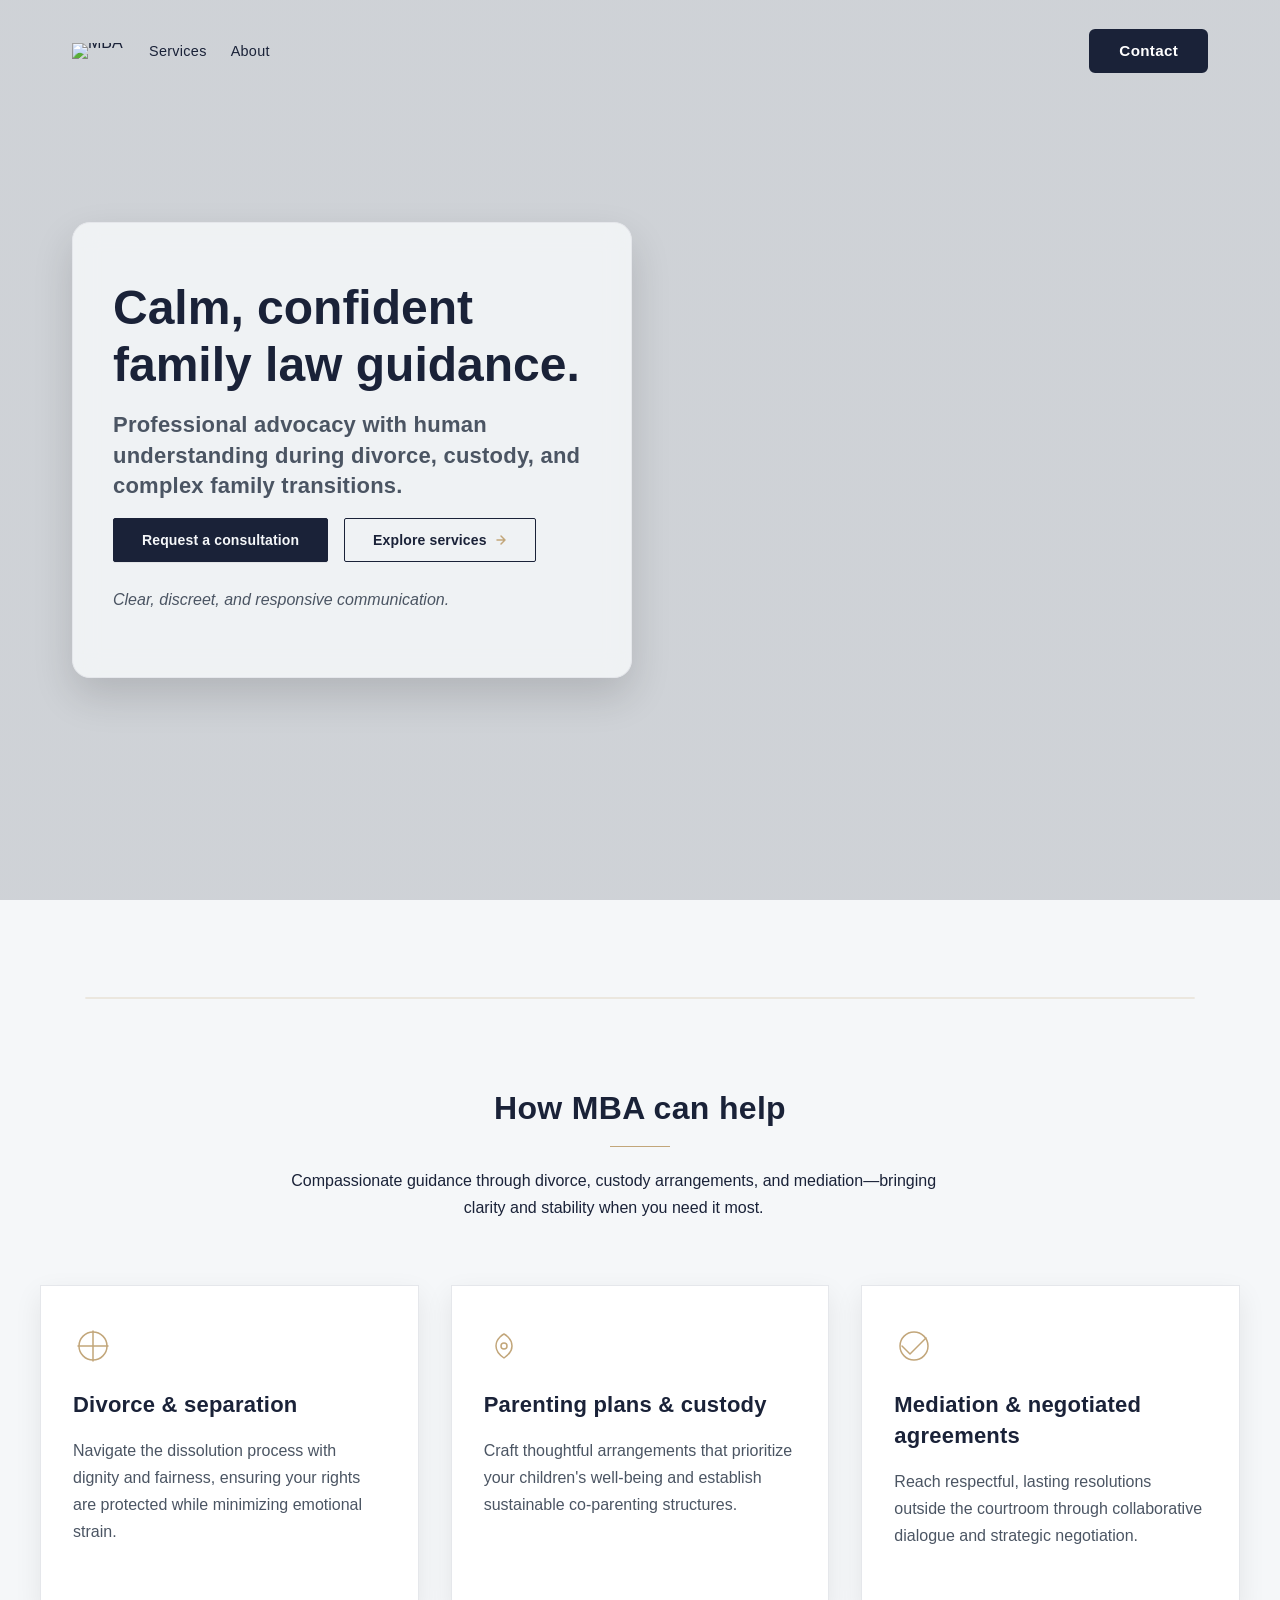
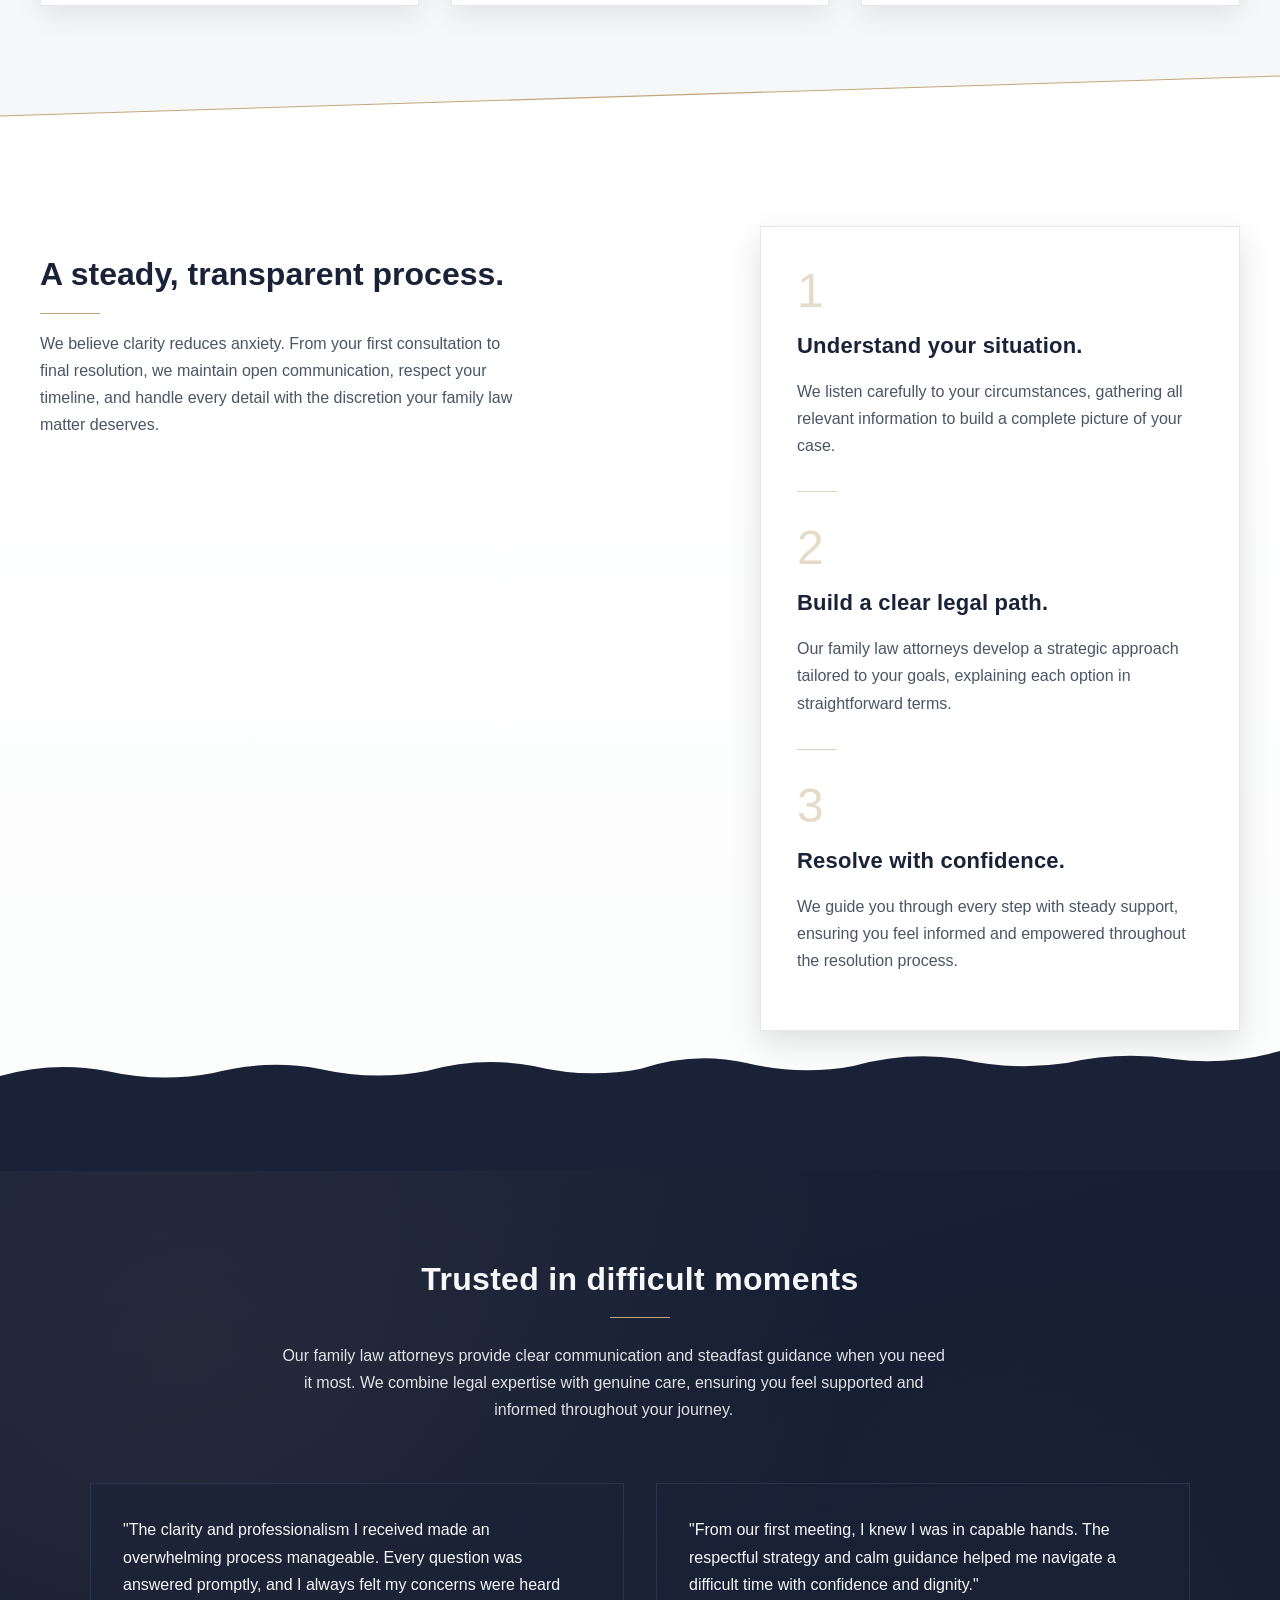
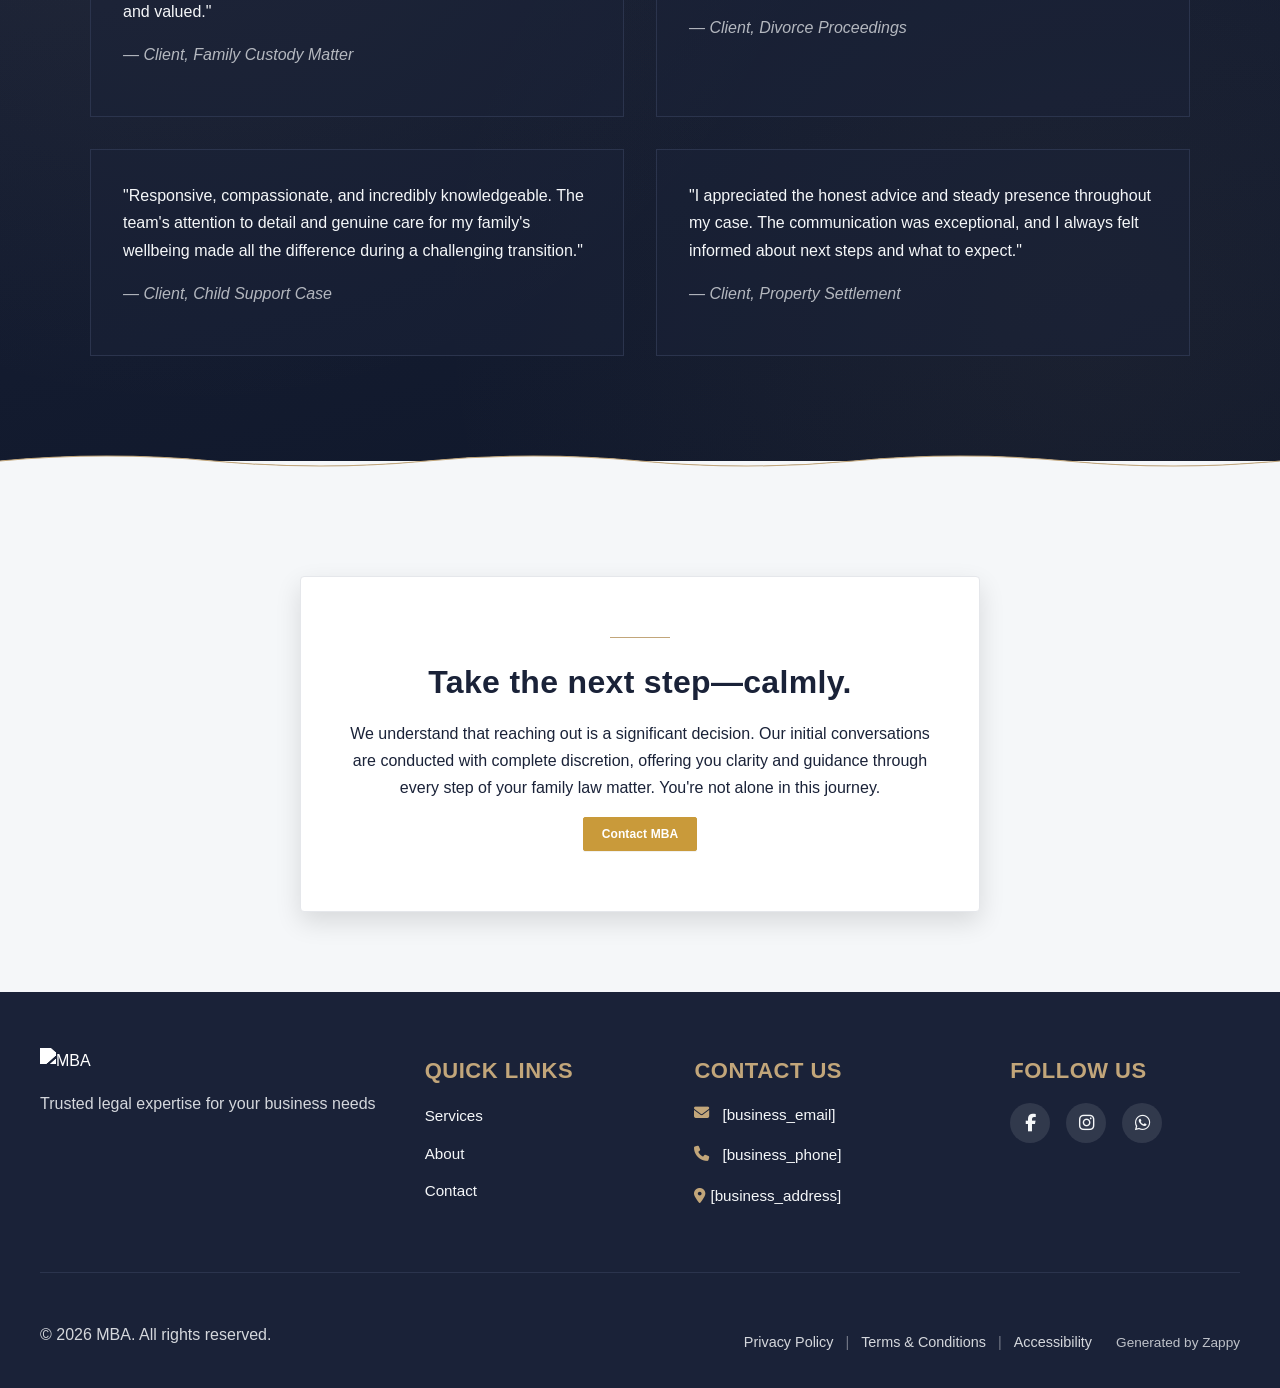
==== index.html @ fbe48329 "Background sync: Progressive GitHub Sync" ====
<!DOCTYPE html>
<html lang="en" dir="ltr">
<head>
    <meta charset="UTF-8">
    <meta name="viewport" content="width=device-width, initial-scale=1.0">
    <meta name="robots" content="index, follow">
    <title>Compassionate Family Law Attorney You Can Trust — MBA</title>
    <meta name="description" content="Navigate family legal matters with confidence. MBA provides expert family law attorneys who combine professional excellence with genuine empathy for your unique situation.">
    <meta name="keywords" content="family law attorney, family law lawyers, family custody lawyer, family legal services, divorce attorney">
    
    <!-- Favicons -->
    <link rel="icon" type="image/x-icon" href="/assets/favicon.ico">
    <link rel="icon" type="image/png" sizes="16x16" href="/assets/favicon-16x16.png">
    <link rel="icon" type="image/png" sizes="32x32" href="/assets/favicon-32x32.png">
    <link rel="icon" type="image/png" sizes="48x48" href="/assets/favicon-48x48.png">
    <link rel="icon" type="image/png" sizes="192x192" href="/assets/favicon-192x192.png">
    <link rel="icon" type="image/png" sizes="512x512" href="/assets/favicon-512x512.png">
    <link rel="apple-touch-icon" href="/assets/apple-touch-icon.png">
    <!-- Zappy Analytics -->
<script>
(function() {
  'use strict';
  
  // Configuration
  var config = {
    websiteId: '0f9f8397-a9c9-483f-95fe-36661cc1593b',
    apiUrl: 'https://api.zappy5.com/api/analytics/track',
    sessionDuration: 30 * 60 * 1000, // 30 minutes
    visitorDuration: 30 * 24 * 60 * 60 * 1000, // 30 days
    trackPageViews: true,
    trackClicks: true,
    trackFormSubmissions: true
  };
  
  // Generate or retrieve persistent visitor ID (30 days)
  function getVisitorId() {
    var visitorKey = 'zappy_visitor_' + config.websiteId;
    var visitor = null;
    
    try {
      visitor = localStorage.getItem(visitorKey);
      if (visitor) {
        var visitorData = JSON.parse(visitor);
        var now = Date.now();
        
        // Check if visitor ID is still valid (30 days)
        if (now - visitorData.created < config.visitorDuration) {
          // Update last seen timestamp
          visitorData.lastSeen = now;
          localStorage.setItem(visitorKey, JSON.stringify(visitorData));
          return visitorData.id;
        }
      }
    } catch (e) {
      console.warn('Zappy Analytics: LocalStorage not available');
    }
    
    // Generate new visitor ID
    var newVisitorId = 'zv_' + Date.now() + '_' + Math.random().toString(36).substr(2, 9);
    
    try {
      localStorage.setItem(visitorKey, JSON.stringify({
        id: newVisitorId,
        created: Date.now(),
        lastSeen: Date.now()
      }));
    } catch (e) {
      // Continue without local storage
    }
    
    return newVisitorId;
  }
  
  // Generate or retrieve session ID (30 minutes)
  function getSessionId() {
    var sessionKey = 'zappy_session_' + config.websiteId;
    var session = null;
    
    try {
      session = sessionStorage.getItem(sessionKey);
      if (session) {
        var sessionData = JSON.parse(session);
        var now = Date.now();
        
        // Check if session is still valid
        if (now - sessionData.timestamp < config.sessionDuration) {
          // Update timestamp
          sessionData.timestamp = now;
          sessionStorage.setItem(sessionKey, JSON.stringify(sessionData));
          return sessionData.id;
        }
      }
    } catch (e) {
      console.warn('Zappy Analytics: SessionStorage not available');
    }
    
    // Generate new session ID
    var newSessionId = 'zs_' + Date.now() + '_' + Math.random().toString(36).substr(2, 9);
    
    try {
      sessionStorage.setItem(sessionKey, JSON.stringify({
        id: newSessionId,
        timestamp: Date.now()
      }));
    } catch (e) {
      // Continue without session storage
    }
    
    return newSessionId;
  }
  
  var visitorId = getVisitorId();
  var sessionId = getSessionId();
  
  // Track an event
  function trackEvent(eventType, data) {
    data = data || {};
    
    var eventData = {
      website_id: config.websiteId,
      event_type: eventType,
      page_path: window.location.pathname,
      referrer: document.referrer || 'direct',
      visitor_id: visitorId,
      session_id: sessionId,
      metadata: data
    };
    
    // Use sendBeacon if available (better for page unload events)
    if (navigator.sendBeacon) {
      var blob = new Blob([JSON.stringify(eventData)], { type: 'application/json' });
      navigator.sendBeacon(config.apiUrl, blob);
    } else {
      // Fallback to fetch
      fetch(config.apiUrl, {
        method: 'POST',
        headers: {
          'Content-Type': 'application/json'
        },
        body: JSON.stringify(eventData),
        keepalive: true
      }).catch(function(error) {
        console.warn('Zappy Analytics: Failed to track event', error);
      });
    }
  }
  
  // Track page view
  if (config.trackPageViews) {
    trackEvent('pageview', {
      title: document.title,
      url: window.location.href
    });
  }
  
  // Track clicks on important elements
  if (config.trackClicks) {
    document.addEventListener('click', function(e) {
      var target = e.target;
      
      // Track button clicks (counted as actions)
      if (target.tagName === 'BUTTON' || target.closest('button')) {
        var button = target.tagName === 'BUTTON' ? target : target.closest('button');
        trackEvent('click', {
          element: 'button',
          text: button.textContent.trim().substring(0, 100),
          id: button.id || null,
          class: button.className || null
        });
      }
      
      // Track link clicks (navigation - not counted as actions)
      else if (target.tagName === 'A' || target.closest('a')) {
        var link = target.tagName === 'A' ? target : target.closest('a');
        trackEvent('navigation', {
          element: 'link',
          text: link.textContent.trim().substring(0, 100),
          href: link.href,
          external: link.hostname !== window.location.hostname
        });
      }
    }, true);
  }
  
  // Track form submissions
  if (config.trackFormSubmissions) {
    document.addEventListener('submit', function(e) {
      var form = e.target;
      
      trackEvent('form_submit', {
        form_id: form.id || null,
        form_name: form.name || null,
        form_action: form.action || null,
        form_method: form.method || 'GET'
      });
    }, true);
  }
  
  // Track time on page (send on page unload)
  var pageLoadTime = Date.now();
  
  window.addEventListener('beforeunload', function() {
    var timeOnPage = Math.floor((Date.now() - pageLoadTime) / 1000); // in seconds
    
    trackEvent('page_unload', {
      time_on_page: timeOnPage,
      page_path: window.location.pathname
    });
  });
  
  // Expose tracking function globally for custom events
  window.zappyAnalytics = {
    track: trackEvent,
    getVisitorId: function() { return visitorId; },
    getSessionId: function() { return sessionId; }
  };
  
})();
</script>
<!-- End Zappy Analytics -->
    <meta property="og:title" content="Compassionate Family Law Attorney You Can Trust — MBA">
  <meta property="og:description" content="Navigate family legal matters with confidence. MBA provides expert family law attorneys who combine professional excellence with genuine empathy for your unique situation.">
  <meta property="og:type" content="website">
  <meta property="og:locale" content="en_US">
  
  <meta name="twitter:card" content="summary_large_image">
  <meta name="twitter:title" content="Compassionate Family Law Attorney You Can Trust — MBA">
  <meta name="twitter:description" content="Navigate family legal matters with confidence. MBA provides expert family law attorneys who combine professional excellence with genuine empathy for your unique situation.">
  
  <link rel="stylesheet" href="https://cdnjs.cloudflare.com/ajax/libs/font-awesome/6.4.0/css/all.min.css">

    <!-- Favicons -->
    <link rel="icon" type="image/x-icon" href="/assets/favicon.ico">
    <link rel="icon" type="image/png" sizes="16x16" href="/assets/favicon-16x16.png">
    <link rel="icon" type="image/png" sizes="32x32" href="/assets/favicon-32x32.png">
    <link rel="icon" type="image/png" sizes="48x48" href="/assets/favicon-48x48.png">
    <link rel="icon" type="image/png" sizes="192x192" href="/assets/favicon-192x192.png">
    <link rel="icon" type="image/png" sizes="512x512" href="/assets/favicon-512x512.png">
    <link rel="apple-touch-icon" href="/assets/apple-touch-icon.png">
    <!-- Cookie Consent -->
    <link rel="stylesheet" href="https://cdn.jsdelivr.net/npm/vanilla-cookieconsent@3/dist/cookieconsent.css">
    <script src="https://cdn.jsdelivr.net/npm/vanilla-cookieconsent@3/dist/cookieconsent.umd.js"></script>
    <!-- Mickidum Accessibility Toolbar -->
    <script src="https://cdn.jsdelivr.net/gh/mickidum/acc_toolbar/acctoolbar/acctoolbar.min.js"></script>
    <link rel="stylesheet" href="/styles.css">

    <style id="zappy-dropdown-submenu-styles">
      /* ========== DESKTOP DROPDOWN SUBMENU STYLES ========== */
      /* Base styles for dropdown submenus - parent must be positioned */
      .nav-menu li:has(.sub-menu), nav li:has(.sub-menu), .navbar li:has(.sub-menu), #navMenu li:has(.sub-menu) { position: relative; }
      /* Submenu base - hidden by default */
      .nav-menu .sub-menu, nav .sub-menu, .navbar .sub-menu, #navMenu .sub-menu { display: block !important; position: absolute !important; top: 100%; left: 0; min-width: 220px; background: white; border-radius: 8px; box-shadow: 0 8px 25px rgba(0,0,0,0.15); padding: 8px 0; opacity: 0; visibility: hidden; transform: translateY(10px); transition: all 0.3s ease; z-index: 1000; list-style: none; pointer-events: none; }
      /* CRITICAL: Desktop hover styles to show dropdown */
      .nav-menu li:hover > .sub-menu, nav li:hover > .sub-menu, .navbar li:hover > .sub-menu, #navMenu li:hover > .sub-menu { opacity: 1 !important; visibility: visible !important; transform: translateY(0) !important; pointer-events: auto !important; }
      /* Submenu item styling */
      .sub-menu li { list-style: none; margin: 0; padding: 0; }
      .sub-menu a { display: block !important; padding: 10px 16px !important; color: #333 !important; font-weight: 500; text-decoration: none; white-space: nowrap; transition: background-color 0.2s; }
      .sub-menu a:hover { background-color: #f5f5f5; }
      /* RTL (Hebrew/Arabic) dropdown positioning */
      [dir="rtl"] .nav-menu .sub-menu, [dir="rtl"] nav .sub-menu, [dir="rtl"] .navbar .sub-menu, html[lang="he"] .nav-menu .sub-menu, html[lang="he"] nav .sub-menu, html[lang="he"] .navbar .sub-menu, html[lang="ar"] .nav-menu .sub-menu, html[lang="ar"] nav .sub-menu, html[lang="ar"] .navbar .sub-menu { left: auto !important; right: 0 !important; }
      /* Hide empty dropdown menus */
      .sub-menu:empty, .sub-menu:not(:has(li:not(.zappy-hidden-menu-item))), .sub-menu:not(:has(li)) { display: none !important; opacity: 0 !important; visibility: hidden !important; pointer-events: none !important; }
      /* Desktop: show submenu on Menu Group hover */
      li:has(.menu-group-title):hover > .sub-menu { opacity: 1 !important; visibility: visible !important; transform: translateY(0) !important; pointer-events: auto !important; }
      /* Menu Group title styling */
      .nav-menu > li > .menu-group-title, #navMenu > li > .menu-group-title { display: inline-block; padding: 0.5rem 1rem; cursor: default; user-select: none; }
      
      /* ========== MOBILE SUBMENU STYLES ========== */
      @media (max-width: 768px) {
        .nav-menu .sub-menu, nav .sub-menu, .navbar .sub-menu, #navMenu .sub-menu { position: static !important; transform: none !important; box-shadow: none !important; background: transparent !important; max-height: 0; overflow: hidden; opacity: 0; visibility: hidden; transition: max-height 0.3s ease, opacity 0.3s ease; padding: 0 !important; border-radius: 0 !important; }
        .sub-menu.mobile-expanded { max-height: 500px !important; opacity: 1 !important; visibility: visible !important; padding: 8px 0 8px 16px !important; }
        [dir="rtl"] .sub-menu.mobile-expanded, html[lang="he"] .sub-menu.mobile-expanded { padding: 8px 16px 8px 0 !important; }
        /* Disable hover behavior on mobile */
        .nav-menu li:hover > .sub-menu, nav li:hover > .sub-menu, .navbar li:hover > .sub-menu, #navMenu li:hover > .sub-menu { opacity: 0; visibility: hidden; pointer-events: none; }
        .nav-menu li > .sub-menu.mobile-expanded, nav li > .sub-menu.mobile-expanded, .navbar li > .sub-menu.mobile-expanded, #navMenu li > .sub-menu.mobile-expanded { opacity: 1 !important; visibility: visible !important; pointer-events: auto !important; }
        .nav-menu li:has(.sub-menu), nav li:has(.sub-menu), .navbar li:has(.sub-menu), #navMenu li:has(.sub-menu) { display: flex !important; flex-wrap: wrap !important; align-items: center !important; position: relative !important; min-height: 44px !important; }
        .nav-menu li:has(.sub-menu) > a, nav li:has(.sub-menu) > a, .navbar li:has(.sub-menu) > a, #navMenu li:has(.sub-menu) > a { flex: 1 !important; min-width: 0 !important; }
        .nav-menu li:has(.sub-menu) > .menu-group-title, nav li:has(.sub-menu) > .menu-group-title, .navbar li:has(.sub-menu) > .menu-group-title, #navMenu li:has(.sub-menu) > .menu-group-title { flex: 1 !important; min-width: 0 !important; padding: 0 !important; line-height: inherit !important; }
        .nav-menu li:has(.sub-menu) > .sub-menu, nav li:has(.sub-menu) > .sub-menu, .navbar li:has(.sub-menu) > .sub-menu, #navMenu li:has(.sub-menu) > .sub-menu { flex-basis: 100% !important; width: 100% !important; }
        .nav-menu li:has(.sub-menu) > a [class*="chevron"], .nav-menu li:has(.sub-menu) > a [class*="arrow"], .nav-menu li:has(.sub-menu) > a .fa-chevron-down, .nav-menu li:has(.sub-menu) > a .fa-angle-down, nav li:has(.sub-menu) > a [class*="chevron"], nav li:has(.sub-menu) > a [class*="arrow"], #navMenu li:has(.sub-menu) > a [class*="chevron"], #navMenu li:has(.sub-menu) > a [class*="arrow"] { display: none !important; visibility: hidden !important; }
        .mobile-submenu-toggle { display: flex !important; align-items: center !important; justify-content: center !important; width: 44px !important; height: auto !important; background: transparent !important; border: none !important; cursor: pointer !important; color: var(--text-dark) !important; position: static !important; flex-shrink: 0 !important; align-self: stretch !important; z-index: 2 !important; padding: 0 !important; margin: 0 !important; }
        .mobile-submenu-toggle::after { content: '' !important; width: 0 !important; height: 0 !important; border-left: 6px solid transparent !important; border-right: 6px solid transparent !important; border-top: 7px solid currentColor !important; transition: transform 0.3s ease !important; }
        .mobile-submenu-toggle.expanded::after { transform: rotate(180deg) !important; }
        .sub-menu a { padding: 10px 0 !important; display: block !important; color: var(--text-dark) !important; }
        .navbar .sub-menu li a, nav.navbar .sub-menu li a, .zappy-products-dropdown .sub-menu a { color: var(--text-dark) !important; }
      }
      @media (min-width: 769px) { .mobile-submenu-toggle { display: none !important; } }
    </style>

    <style id="zappy-widget-visibility">
      #mic-access-tool-general-button, .mic-access-tool-general-button,
      #mic-init-access-tool .mic-access-tool-general-button, #mic-init-access-tool #mic-access-tool-general-button,
      ._access-icon, #mic-access-tool-box, .mic-access-tool-box,
      #mic-init-access-tool #mic-access-tool-box, div[id*="mic-access-tool-box"], ._access-menu {
        display: none !important; visibility: hidden !important; opacity: 0 !important; pointer-events: none !important;
      }
    </style>
</head>
<body>

  <nav class="navbar"><button class="mobile-toggle" id="mobileToggle" aria-label="Menu"><svg class="hamburger-icon" width="24" height="24" viewBox="0 0 24 24" fill="none"><path d="M3 12h18M3 6h18M3 18h18" stroke="currentColor" stroke-width="2" stroke-linecap="round"></path></svg><svg class="close-icon" width="24" height="24" viewBox="0 0 24 24" fill="none" style="display:none;"><path d="M18 6L6 18M6 6l12 12" stroke="currentColor" stroke-width="2" stroke-linecap="round"></path></svg></button><button class="phone-header-btn" aria-label="Call"><svg width="20" height="20" viewBox="0 0 24 24" fill="currentColor"><path d="M22 16.92v3a2 2 0 0 1-2.18 2 19.79 19.79 0 0 1-8.63-3.07 19.5 19.5 0 0 1-6-6 19.79 19.79 0 0 1-3.07-8.67A2 2 0 0 1 4.11 2h3a2 2 0 0 1 2 1.72 12.84 12.84 0 0 0 .7 2.81 2 2 0 0 1-.45 2.11L8.09 9.91a16 16 0 0 0 6 6l1.27-1.27a2 2 0 0 1 2.11-.45 12.84 12.84 0 0 0 2.81.7A2 2 0 0 1 22 16.92z"></path></svg></button><div class="nav-container"><div class="nav-brand"><a href="/" class="logo-link"><img src="/assets/mba-legal-services-logo.webp" alt="MBA" class="logo"></a></div><ul class="nav-menu" id="navMenu"><li><a href="/services">Services</a></li><li><a href="/about">About</a></li></ul><div class="nav-cta-container"><a href="/contact" class="nav-cta-btn">Contact</a></div></div></nav>
  
  <main>
    <section class="home-hero-section" data-layout-spec="Home-Hero" data-hero-type="fullscreen-scrim" id="zappy-section-0" style="--zappy-bg-overlay: rgba(14, 31, 54, 0.2); --zappy-bg-image: url(&quot;assets/business-general-hero-upload-1772632208998.webp&quot;); background-image: linear-gradient(rgba(14, 31, 54, 0.2), rgba(14, 31, 54, 0.2)), url(&quot;assets/business-general-hero-upload-1772632208998.webp&quot;); background-size: cover; background-position: center center; background-repeat: no-repeat; position: relative; overflow: hidden;" data-zappy-bg-type="image" data-zappy-bg-color="" data-zappy-bg-image="assets/business-general-hero-upload-1772632208998.webp" data-zappy-bg-overlay-color="#0e1f36" data-zappy-bg-overlay-opacity="20" data-zappy-bg-video-type="" data-zappy-bg-video-url="">
  <img data-hero-bg="true" data-placeholder="home-hero-bg" data-context="Professional family law office environment: elegant consultation room with soft natural light streaming through sheer curtains, warm wood desk with subtle leather details, calming neutral tones, sophisticated but approachable atmosphere, shallow depth of field, high-end architectural photography style" data-preserve-bg="0" width="1920" height="1080" src="/assets/site-home-hero-bg.webp" alt="MBA Family Law office consultation room" class="home-hero-bg zappy-editable-image" data-element-type="image" data-element-id="img-1772631860323-vb6tc7k5k" data-resize-handler-attached="true" style="display: none;" data-zappy-original-bg="hidden">
  <div class="home-hero-scrim" data-zappy-gradient-scrim="true" data-zappy-scrim-orig-opacity="" style="opacity: 1; display: none;" data-zappy-original-bg="hidden"></div>
  <div class="home-hero-content">
    <div class="home-hero-overlay-card">
      
      <h1 data-element-id="move-1772632239444-rimyccp4" style="text-align: left;">Calm, confident family law guidance.</h1><h3>Professional advocacy with human understanding during divorce, custody, and complex family transitions.</h3>
      <div class="home-hero-cta-group">
        <a href="/contact" class="btn-primary" data-element-type="button" data-element-id="btn-1772631860321-oxfjqekbe" data-native-element="true">Request a consultation</a>
        <a href="/services" class="btn-secondary" data-element-type="button" data-element-id="btn-1772631860321-j453nmy4q" data-native-element="true">
          <span>Explore services</span>
          <svg data-no-icon-edit="true" aria-hidden="true" width="12" height="12" viewBox="0 0 12 12" fill="none" xmlns="http://www.w3.org/2000/svg">
            <path d="M2 6H10M10 6L6 2M10 6L6 10" stroke="currentColor" stroke-width="1.5" stroke-linecap="round" stroke-linejoin="round"></path>
          </svg>
        </a>
      </div>
      <p class="home-hero-micro-line" style="">Clear, discreet, and responsive communication.</p>
    </div>
  </div>
  <div class="home-hero-divider-wrapper">
    <svg data-no-icon-edit="true" aria-hidden="true" viewBox="0 0 1200 100" preserveAspectRatio="none" xmlns="http://www.w3.org/2000/svg">
      <defs>
        <pattern id="marble-texture" x="0" y="0" width="200" height="200" patternUnits="userSpaceOnUse">
          <rect width="200" height="200" fill="#f5f7f9" opacity="0.3"></rect>
          <path d="M20,50 Q40,30 60,50 T100,50 Q120,70 140,50 T180,50" stroke="#e5e7eb" stroke-width="0.5" fill="var(--bg-light)" opacity="0.4"></path>
          <path d="M10,80 Q30,60 50,80 T90,80 Q110,100 130,80 T170,80" stroke="#e5e7eb" stroke-width="0.5" fill="var(--bg-light)" opacity="0.3"></path>
          <circle cx="50" cy="100" r="1" fill="#c2a67a" opacity="0.2"></circle>
          <circle cx="150" cy="150" r="1" fill="#c2a67a" opacity="0.2"></circle>
        </pattern>
        <linearGradient id="fade-gradient" x1="0%" y1="0%" x2="0%" y2="100%">
          <stop offset="0%" style="stop-color:#f5f7f9;stop-"></stop>
          <stop offset="100%" style="stop-color:#f5f7f9;stop-opacity:1"></stop>
        </linearGradient>
      </defs>
      <rect width="1200" height="100" fill="url(#marble-texture)"></rect>
      <rect width="1200" height="100" fill="url(#fade-gradient)"></rect>
      <line x1="80" y1="98" x2="1120" y2="98" stroke="#c2a67a" stroke-width="1" opacity="0.4"></line>
    </svg>
  </div>
</section>

<section class="home-services-section" data-layout-spec="Home-services">
  <div class="home-services-container">
    <div class="home-services-intro">
      <h2>How MBA can help</h2>
      <div class="home-services-divider-line"></div>
      <p>Compassionate guidance through divorce, custody arrangements, and mediation—bringing clarity and stability when you need it most.</p>
    </div>
    
    <div class="home-services-grid">
      <article class="home-services-card">
        <div class="home-services-icon-wrapper">
          <svg data-element-type="icon" data-icon-type="svg" width="40" height="40" viewBox="0 0 40 40" fill="none" xmlns="http://www.w3.org/2000/svg">
            <path d="M20 5L20 35M5 20L35 20" stroke="currentColor" stroke-width="1.5" stroke-linecap="round"></path>
            <circle cx="20" cy="20" r="14" stroke="currentColor" stroke-width="1.5" fill="none"></circle>
          </svg>
        </div>
        <h3>Divorce &amp; separation</h3>
        <p>Navigate the dissolution process with dignity and fairness, ensuring your rights are protected while minimizing emotional strain.</p>
      </article>
      
      <article class="home-services-card">
        <div class="home-services-icon-wrapper">
          <svg data-element-type="icon" data-icon-type="svg" width="40" height="40" viewBox="0 0 40 40" fill="none" xmlns="http://www.w3.org/2000/svg">
            <path d="M20 8C20 8 12 12 12 20C12 24 14 28 20 32C26 28 28 24 28 20C28 12 20 8 20 8Z" stroke="currentColor" stroke-width="1.5" stroke-linejoin="round" fill="none"></path>
            <circle cx="20" cy="20" r="3" stroke="currentColor" stroke-width="1.5" fill="none"></circle>
          </svg>
        </div>
        <h3>Parenting plans &amp; custody</h3>
        <p>Craft thoughtful arrangements that prioritize your children's well-being and establish sustainable co-parenting structures.</p>
      </article>
      
      <article class="home-services-card">
        <div class="home-services-icon-wrapper">
          <svg data-element-type="icon" data-icon-type="svg" width="40" height="40" viewBox="0 0 40 40" fill="none" xmlns="http://www.w3.org/2000/svg">
            <path d="M8 20L16 28L32 12" stroke="currentColor" stroke-width="1.5" stroke-linecap="round" stroke-linejoin="round"></path>
            <circle cx="20" cy="20" r="14" stroke="currentColor" stroke-width="1.5" fill="none"></circle>
          </svg>
        </div>
        <h3>Mediation &amp; negotiated agreements</h3>
        <p>Reach respectful, lasting resolutions outside the courtroom through collaborative dialogue and strategic negotiation.</p>
      </article>
    </div>
  </div>
  
  <div class="home-services-divider-wrapper">
    <svg data-no-icon-edit="true" aria-hidden="true" viewBox="0 0 1200 60" preserveAspectRatio="none" xmlns="http://www.w3.org/2000/svg">
      <defs>
        <linearGradient id="home-services-divider-stroke" x1="0%" y1="0%" x2="100%" y2="0%">
          <stop offset="0%" style="stop-color:var(--accent);stop-"></stop>
          <stop offset="50%" style="stop-color:var(--accent);stop-opacity:1"></stop>
          <stop offset="100%" style="stop-color:var(--accent);stop-"></stop>
        </linearGradient>
      </defs>
      <path d="M0,60 L0,50 L1200,10 L1200,60 Z" fill="#FFFFFF"></path>
      <line x1="0" y1="50" x2="1200" y2="10" stroke="url(#home-services-divider-stroke)" stroke-width="1"></line>
    </svg>
  </div>
</section>

<section class="home-process-section" data-layout-spec="Home-process">
  <div class="home-process-container">
    <div class="home-process-content">
      <div class="home-process-text-column">
        <h2>A steady, transparent process.</h2>
        <p>We believe clarity reduces anxiety. From your first consultation to final resolution, we maintain open communication, respect your timeline, and handle every detail with the discretion your family law matter deserves.</p>
      </div>
      <div class="home-process-steps-column">
        <div class="home-process-steps-panel">
          <div class="home-process-step">
            <div class="home-process-step-number">1</div>
            <h3>Understand your situation.</h3>
            <p>We listen carefully to your circumstances, gathering all relevant information to build a complete picture of your case.</p>
          </div>
          <div class="home-process-step-divider"></div>
          <div class="home-process-step">
            <div class="home-process-step-number">2</div>
            <h3>Build a clear legal path.</h3>
            <p>Our family law attorneys develop a strategic approach tailored to your goals, explaining each option in straightforward terms.</p>
          </div>
          <div class="home-process-step-divider"></div>
          <div class="home-process-step">
            <div class="home-process-step-number">3</div>
            <h3>Resolve with confidence.</h3>
            <p>We guide you through every step with steady support, ensuring you feel informed and empowered throughout the resolution process.</p>
          </div>
        </div>
      </div>
    </div>
  </div>
  <div class="home-process-divider-wrapper">
    <svg data-no-icon-edit="true" aria-hidden="true" viewBox="0 0 1200 120" preserveAspectRatio="none" xmlns="http://www.w3.org/2000/svg">
      <path d="M1200,120 L1200,0 Q1150,15 1100,8 Q1050,0 1000,12 Q950,20 900,8 Q850,0 800,15 Q750,25 700,12 Q650,0 600,18 Q550,28 500,15 Q450,5 400,20 Q350,30 300,18 Q250,8 200,22 Q150,32 100,20 Q50,10 0,25 L0,120 Z" fill="#1a2238"></path>
    </svg>
  </div>
</section>

<section class="home-testimonials-section" data-layout-spec="Home-testimonials">
  <div class="home-testimonials-container">
    <div class="home-testimonials-intro">
      <h2>Trusted in difficult moments</h2>
      <div class="home-testimonials-rule"></div>
      <p>Our family law attorneys provide clear communication and steadfast guidance when you need it most. We combine legal expertise with genuine care, ensuring you feel supported and informed throughout your journey.</p>
    </div>
    
    <div class="home-testimonials-grid">
      <div class="home-testimonial-card">
        <p class="home-testimonial-quote">"The clarity and professionalism I received made an overwhelming process manageable. Every question was answered promptly, and I always felt my concerns were heard and valued."</p>
        <p class="home-testimonial-attribution">— Client, Family Custody Matter</p>
      </div>
      
      <div class="home-testimonial-card">
        <p class="home-testimonial-quote">"From our first meeting, I knew I was in capable hands. The respectful strategy and calm guidance helped me navigate a difficult time with confidence and dignity."</p>
        <p class="home-testimonial-attribution">— Client, Divorce Proceedings</p>
      </div>
      
      <div class="home-testimonial-card">
        <p class="home-testimonial-quote">"Responsive, compassionate, and incredibly knowledgeable. The team's attention to detail and genuine care for my family's wellbeing made all the difference during a challenging transition."</p>
        <p class="home-testimonial-attribution">— Client, Child Support Case</p>
      </div>
      
      <div class="home-testimonial-card">
        <p class="home-testimonial-quote">"I appreciated the honest advice and steady presence throughout my case. The communication was exceptional, and I always felt informed about next steps and what to expect."</p>
        <p class="home-testimonial-attribution">— Client, Property Settlement</p>
      </div>
    </div>
  </div>
  
  <div class="home-testimonials-divider-wrapper">
    <svg data-no-icon-edit="true" aria-hidden="true" viewBox="0 0 1200 80" preserveAspectRatio="none" xmlns="http://www.w3.org/2000/svg">
      <path d="M0,80 L0,45 Q100,35 200,45 T400,45 Q500,35 600,45 T800,45 Q900,35 1000,45 T1200,45 L1200,80 Z" fill="var(--bg-light)"></path>
      <path d="M0,45 Q100,35 200,45 T400,45 Q500,35 600,45 T800,45 Q900,35 1000,45 T1200,45" stroke="var(--accent)" stroke-width="1" fill="var(--bg-light)"></path>
    </svg>
  </div>
</section>

<section class="home-cta-section" data-layout-spec="Home-cta">
  <div class="home-cta-container">
    <div class="home-cta-card">
      <div class="home-cta-rule"></div>
      <h2>Take the next step—calmly.</h2>
      <p>We understand that reaching out is a significant decision. Our initial conversations are conducted with complete discretion, offering you clarity and guidance through every step of your family law matter. You're not alone in this journey.</p>
      <a href="/contact" class="btn-primary">Contact MBA</a>
    </div>
  </div>
</section>
  </main>
  
  <footer class="site-footer"><link rel="stylesheet" href="https://cdnjs.cloudflare.com/ajax/libs/font-awesome/6.4.0/css/all.min.css"><div class="footer-container"><div class="footer-top"><div class="footer-column footer-company"><img src="/assets/mba-legal-services-logo.webp" alt="MBA" class="logo"><p class="footer-tagline">Trusted legal expertise for your business needs</p></div><div class="footer-column footer-links"><h3 class="footer-heading">Quick Links</h3><ul class="footer-nav"><li><a href="/services">Services</a></li><li><a href="/about">About</a></li><li><a href="/contact">Contact</a></li></ul></div><div class="footer-column footer-contact"><h3 class="footer-heading">Contact Us</h3><ul class="contact-list"><li><i class="fas fa-envelope"></i><a href="mailto:[business_email]">[business_email]</a></li><li><i class="fas fa-phone"></i><a href="tel:[business_phone]">[business_phone]</a></li><li><a href="/"><i class="fas fa-map-marker-alt"></i><span>[business_address]</span></a></li></ul></div><div class="footer-column footer-social"><h3 class="footer-heading">Follow Us</h3><div class="social-links"><a href="[facebook_handle]" aria-label="Facebook"><i class="fab fa-facebook-f"></i></a><a href="[instagram_handle]" aria-label="Instagram"><i class="fab fa-instagram"></i></a><a href="[whatsapp_handle]" aria-label="WhatsApp"><i class="fab fa-whatsapp"></i></a></div></div></div><div class="footer-bottom"><div class="footer-bottom-left"><p class="copyright">© 2026 MBA. All rights reserved.</p></div><div class="footer-bottom-right"><div class="legal-links"><a href="/privacy">Privacy Policy</a><span class="separator">|</span><a href="/terms">Terms &amp; Conditions</a><span class="separator">|</span><a href="/accessibility">Accessibility</a></div><a href="https://zappy5.com" target="_blank" class="zappy-attribution">Generated by Zappy</a></div></div></div></footer>
  
  <a href="https://wa.me/[whatsapp_handle]" class="whatsapp-float" aria-label="WhatsApp">
    <i class="fab fa-whatsapp"></i>
  </a>
  
  <div data-integration="accessibility:toolbar"></div>

    <script src="/script.js"></script>

    <script id="zappy-mobile-submenu-script">
    (function() {
      function initMobileSubmenuToggles() {
        if (window.innerWidth > 768) {
          document.querySelectorAll('.mobile-submenu-toggle').forEach(function(btn) { btn.remove(); });
          document.querySelectorAll('.sub-menu.mobile-expanded').forEach(function(menu) { menu.classList.remove('mobile-expanded'); });
          return;
        }
        var items = document.querySelectorAll('.nav-menu li:has(.sub-menu), nav li:has(.sub-menu), .navbar li:has(.sub-menu), #navMenu li:has(.sub-menu)');
        items.forEach(function(li) {
          if (li.querySelector('.mobile-submenu-toggle')) return;
          var submenu = li.querySelector('.sub-menu');
          var parentLink = li.querySelector(':scope > a');
          if (!submenu || !parentLink) return;
          var toggleBtn = document.createElement('button');
          toggleBtn.className = 'mobile-submenu-toggle';
          toggleBtn.setAttribute('aria-label', 'Toggle submenu');
          toggleBtn.setAttribute('type', 'button');
          parentLink.insertAdjacentElement('afterend', toggleBtn);
          toggleBtn.addEventListener('click', function(e) {
            e.preventDefault(); e.stopPropagation();
            document.querySelectorAll('.sub-menu.mobile-expanded').forEach(function(menu) {
              if (menu !== submenu) { menu.classList.remove('mobile-expanded'); var t = menu.parentElement.querySelector('.mobile-submenu-toggle'); if(t) t.classList.remove('expanded'); }
            });
            submenu.classList.toggle('mobile-expanded');
            toggleBtn.classList.toggle('expanded');
          });
        });
      }
      if (document.readyState === 'loading') { document.addEventListener('DOMContentLoaded', initMobileSubmenuToggles); }
      else { initMobileSubmenuToggles(); }
      var resizeTimer; window.addEventListener('resize', function() { clearTimeout(resizeTimer); resizeTimer = setTimeout(initMobileSubmenuToggles, 250); });
      // Re-initialize when mobile menu becomes visible (MutationObserver)
      var observer = new MutationObserver(function(mutations) {
        mutations.forEach(function(mutation) {
          if (mutation.type === 'attributes') {
            var target = mutation.target;
            if (target.classList && (target.classList.contains('active') || target.classList.contains('open'))) {
              setTimeout(initMobileSubmenuToggles, 100);
            }
          }
        });
      });
      setTimeout(function() {
        document.querySelectorAll('.mobile-menu, .nav-menu, #navMenu, nav').forEach(function(menu) {
          observer.observe(menu, { attributes: true, attributeFilter: ['class', 'style'] });
        });
      }, 500);
    })();
    </script>

    <script id="zappy-navbar-scroll-effect">
    (function(){var nb=document.querySelector('nav.navbar,.navbar:not(.zappy-catalog-menu)');var cm=document.querySelector('.zappy-catalog-menu');if(!nb)return;var fb='rgba(15,23,42,0.85)';var th=60;nb.style.transition='background 0.3s ease,backdrop-filter 0.3s ease,-webkit-backdrop-filter 0.3s ease,box-shadow 0.3s ease';if(cm)cm.style.transition='background 0.3s ease,backdrop-filter 0.3s ease,-webkit-backdrop-filter 0.3s ease';function onS(){var y=window.scrollY||window.pageYOffset;if(y>th){nb.style.background=fb;nb.style.backdropFilter='blur(12px)';nb.style.webkitBackdropFilter='blur(12px)';nb.style.boxShadow='0 2px 16px rgba(0,0,0,0.12)';if(cm){cm.style.background=fb;cm.style.backdropFilter='blur(12px)';cm.style.webkitBackdropFilter='blur(12px)';}}else{nb.style.background='transparent';nb.style.backdropFilter='none';nb.style.webkitBackdropFilter='none';nb.style.boxShadow='none';if(cm){cm.style.background='transparent';cm.style.backdropFilter='none';cm.style.webkitBackdropFilter='none';}}}window.addEventListener('scroll',onS,{passive:true});onS();})();
    </script>
</body>
</html>
---- styles.css ----
/* Self-hosted fonts (Inter + Rubik for multi-language support) */

/* Inter font (English / LTR languages) */
@font-face {
  font-family: 'Inter';
  font-style: normal;
  font-weight: 400;
  font-display: swap;
  src: url('assets/fonts/Inter-Regular.woff2') format('woff2');
}

@font-face {
  font-family: 'Inter';
  font-style: normal;
  font-weight: 500;
  font-display: swap;
  src: url('assets/fonts/Inter-Medium.woff2') format('woff2');
}

@font-face {
  font-family: 'Inter';
  font-style: normal;
  font-weight: 600;
  font-display: swap;
  src: url('assets/fonts/Inter-SemiBold.woff2') format('woff2');
}

@font-face {
  font-family: 'Inter';
  font-style: normal;
  font-weight: 700;
  font-display: swap;
  src: url('assets/fonts/Inter-Bold.woff2') format('woff2');
}

/* Rubik font (Hebrew / RTL languages) */
@font-face {
  font-family: 'Rubik';
  font-style: normal;
  font-weight: 400;
  font-display: swap;
  src: url('assets/fonts/Rubik-Regular.woff2') format('woff2');
}

@font-face {
  font-family: 'Rubik';
  font-style: normal;
  font-weight: 500;
  font-display: swap;
  src: url('assets/fonts/Rubik-Medium.woff2') format('woff2');
}

@font-face {
  font-family: 'Rubik';
  font-style: normal;
  font-weight: 600;
  font-display: swap;
  src: url('assets/fonts/Rubik-SemiBold.woff2') format('woff2');
}

@font-face {
  font-family: 'Rubik';
  font-style: normal;
  font-weight: 700;
  font-display: swap;
  src: url('assets/fonts/Rubik-Bold.woff2') format('woff2');
}


/* Self-hosted fonts (Inter + Rubik for multi-language support) */

/* Inter font (English / LTR languages) */
@font-face {
  font-family: 'Inter';
  font-style: normal;
  font-weight: 400;
  font-display: swap;
  src: url('assets/fonts/Inter-Regular.woff2') format('woff2');
}

@font-face {
  font-family: 'Inter';
  font-style: normal;
  font-weight: 500;
  font-display: swap;
  src: url('assets/fonts/Inter-Medium.woff2') format('woff2');
}

@font-face {
  font-family: 'Inter';
  font-style: normal;
  font-weight: 600;
  font-display: swap;
  src: url('assets/fonts/Inter-SemiBold.woff2') format('woff2');
}

@font-face {
  font-family: 'Inter';
  font-style: normal;
  font-weight: 700;
  font-display: swap;
  src: url('assets/fonts/Inter-Bold.woff2') format('woff2');
}

/* Rubik font (Hebrew / RTL languages) */
@font-face {
  font-family: 'Rubik';
  font-style: normal;
  font-weight: 400;
  font-display: swap;
  src: url('assets/fonts/Rubik-Regular.woff2') format('woff2');
}

@font-face {
  font-family: 'Rubik';
  font-style: normal;
  font-weight: 500;
  font-display: swap;
  src: url('assets/fonts/Rubik-Medium.woff2') format('woff2');
}

@font-face {
  font-family: 'Rubik';
  font-style: normal;
  font-weight: 600;
  font-display: swap;
  src: url('assets/fonts/Rubik-SemiBold.woff2') format('woff2');
}

@font-face {
  font-family: 'Rubik';
  font-style: normal;
  font-weight: 700;
  font-display: swap;
  src: url('assets/fonts/Rubik-Bold.woff2') format('woff2');
}
:root {
  --primary: #1a2238;
  --secondary: #FFFFFF;
  --accent: #c2a67a;
  --bg-light: #f5f7f9;
  --bg-dark: #0f172a;
  --text-dark: #1a2238;
  --text-light: #f5f7f9;
  --text-muted: #4b5563;
  --border-light: #e5e7eb;
  --border-dark: #2b344d;
  --nav-bg: transparent;
  --nav-text: #1a2238;
  --nav-text-hover: #c2a67a;
  
  --gradient-primary: linear-gradient(180deg, #E1B34D 0%, #C99A3A 55%, #B8892C 100%);
  --gradient-secondary: linear-gradient(180deg, #1B3A62 0%, #0E1F36 100%);
  --gradient-gold-shine: linear-gradient(90deg, rgba(255,255,255,0) 0%, rgba(255,255,255,0.45) 50%, rgba(255,255,255,0) 100%);
  --gradient-gold-accent: linear-gradient(135deg, #E7C574 0%, #C99A3A 55%, #A9771F 100%);
  --gradient-dark-section: linear-gradient(180deg, #152C4B 0%, #0E1F36 100%);
  --gradient-light-section: linear-gradient(180deg, #FFFFFF 0%, #F6F6F6 100%);
  --gradient-overlay-dark: linear-gradient(90deg, rgba(14,31,54,0.55) 0%, rgba(14,31,54,0.15) 45%, rgba(14,31,54,0) 70%);
  --gradient-overlay-light: linear-gradient(180deg, rgba(255,255,255,0.75) 0%, rgba(255,255,255,0.85) 100%);
  
  --font-heading: 'Noe Display', 'EB Garamond', Garamond, serif;
  --font-body: Inter, system-ui, -apple-system, 'Segoe UI', Roboto, sans-serif;
  
  --container-max-width: 1200px;
  --container-padding: 20px;
  --border-radius: 8px;
  --transition: all 0.3s ease;
}

*, *::before, *::after {
  box-sizing: border-box;
  margin: 0;
  padding: 0;
}

html {
  font-size: 16px !important;
  -webkit-font-smoothing: antialiased;
  -moz-osx-font-smoothing: grayscale;
  scroll-behavior: smooth;
}

body {
  font-family: 'Inter', sans-serif;
  font-size: 16px !important;
  line-height: 1.7 !important;
  color: var(--text-dark);
  background-color: var(--secondary);
  direction: ltr;
}

h1, h2, h3, h4, h5, h6 {
  font-family: 'Inter', sans-serif;
  color: var(--text-dark);
  letter-spacing: 0.01em;
}

h1 {
  font-size: 48px !important;
  font-weight: 700 !important;
  line-height: 1.2 !important;
  margin-bottom: 1rem !important;
  margin-top: 0.5rem !important;
}

h2 {
  font-size: 32px !important;
  font-weight: 600 !important;
  line-height: 1.3 !important;
  margin-bottom: 1rem !important;
  margin-top: 0.5rem !important;
}

h3 {
  font-size: 22px !important;
  font-weight: 600 !important;
  line-height: 1.4 !important;
  margin-bottom: 1rem !important;
  margin-top: 0.5rem !important;
}

p {
  font-size: 16px !important;
  font-weight: 400 !important;
  line-height: 1.7 !important;
  margin-bottom: 1rem !important;
  max-width: 75ch;
}

small, .small-text {
  font-size: 14px !important;
  font-weight: 400 !important;
  line-height: 1.6 !important;
}

a {
  color: var(--primary);
  text-decoration: none;
  transition: var(--transition);
}

a:hover {
  color: var(--accent);
}

img {
  max-width: 100%;
  height: auto;
  display: block;
}

ul, ol {
  list-style-position: inside;
  margin-bottom: 1rem;
}

button {
  font-family: 'Inter', sans-serif;
  cursor: pointer;
  border: none;
  outline: none;
}

.container {
  max-width: var(--container-max-width);
  margin: 0 auto;
  padding: 0 var(--container-padding);
  width: 100%;
}

.btn {
  display: inline-block;
  padding: 12px 32px;
  font-size: 16px;
  font-weight: 500;
  text-align: center;
  border-radius: var(--border-radius);
  transition: var(--transition);
  cursor: pointer;
  border: 2px solid transparent;
  text-decoration: none;
}

.btn-primary {
  background: var(--gradient-primary);
  color: var(--text-dark);
  border-color: transparent;
}

.btn-primary:hover {
  transform: translateY(-2px);
  box-shadow: 0 8px 16px rgba(194, 166, 122, 0.3);
  color: var(--text-dark);
}

.btn-secondary {
  background: var(--primary);
  color: var(--text-light);
  border-color: var(--primary);
}

.btn-secondary:hover {
  background: transparent;
  color: var(--primary);
  border-color: var(--primary);
}

.text-center {
  text-align: center;
}

.text-muted {
  color: var(--text-muted);
}

.bg-light {
  background-color: var(--bg-light);
}

.bg-dark {
  background-color: var(--bg-dark);
  color: var(--text-light);
}

.section {
  padding: 80px 0;
}

.divider-gold {
  width: 60px;
  height: 2px;
  background: var(--gradient-gold-accent);
  margin: 1.5rem 0;
}

.whatsapp-float {
  position: fixed;
  bottom: 20px;
  right: 20px;
  width: 60px;
  height: 60px;
  background: #25D366;
  color: white;
  border-radius: 50%;
  display: flex;
  align-items: center;
  justify-content: center;
  font-size: 30px;
  z-index: 999;
  box-shadow: 0 4px 12px rgba(0,0,0,0.15);
  text-decoration: none;
  transition: transform 0.3s, box-shadow 0.3s;
}

.whatsapp-float:hover {
  transform: scale(1.1);
  box-shadow: 0 6px 20px rgba(0,0,0,0.2);
  color: white;
}

@media (max-width: 1024px) {
  h1 {
    font-size: 36px !important;
  }
  
  h2 {
    font-size: 28px !important;
  }
  
  h3 {
    font-size: 20px !important;
  }
  
  p {
    font-size: 15px !important;
  }
  
  .section {
    padding: 60px 0;
  }
}

@media (max-width: 768px) {
  h1 {
    font-size: 28px !important;
    margin-bottom: 1rem !important;
    margin-top: 0.5rem !important;
  }
  
  h2 {
    font-size: 22px !important;
    margin-bottom: 1rem !important;
    margin-top: 0.5rem !important;
  }
  
  h3 {
    font-size: 18px !important;
    margin-bottom: 1rem !important;
    margin-top: 0.5rem !important;
  }
  
  p {
    font-size: 14px !important;
  }
  
  .section {
    padding: 40px 0;
  }
  
  .btn {
    padding: 10px 24px;
    font-size: 14px;
  }
  
  .container {
    padding: 0 16px;
  }
}

@media (min-width: 769px) {
  .whatsapp-float {
    display: none !important;
  }
}

/* Navbar Styles */
:root{--nav-bg:transparent;--nav-text:#1a2238;--nav-text-hover:#c2a67a;--primary:#1a2238;--secondary:#FFFFFF;--accent:#c2a67a;--bg-light:#f5f7f9;--bg-dark:#0f172a;--text-dark:#1a2238;--text-light:#f5f7f9;--text-muted:#4b5563;--border-light:#e5e7eb;--border-dark:#2b344d}.navbar{position:fixed;top:0;left:0;right:0;width:100%;background:var(--nav-bg);z-index:1000;padding:1rem 2rem;transition:background-color 0.3s ease,box-shadow 0.3s ease}.navbar.scrolled{background:rgba(255,255,255,0.95);backdrop-filter:blur(10px);box-shadow:0 2px 10px rgba(0,0,0,0.08)}.nav-container{max-width:1200px;margin:0 auto;display:flex;align-items:center;justify-content:space-between;gap:2rem}.nav-brand{flex-shrink:0}.logo-link{display:block;line-height:0}.logo{max-height:40px;height:auto;width:auto;display:block}.nav-menu{display:flex;align-items:center;list-style:none;margin:0;padding:0;gap:2.5rem}.nav-menu li{margin:0;padding:0}.nav-menu a{color:var(--nav-text);text-decoration:none;font-size:0.95rem;font-weight:500;letter-spacing:0.3px;position:relative;transition:color 0.3s ease;padding:0.5rem 0}.nav-menu a:hover{color:var(--nav-text-hover)}.nav-menu a::after{content:'';position:absolute;bottom:0;left:0;width:0;height:2px;background:var(--accent);transition:width 0.3s ease}.nav-menu a:hover::after{width:100%}.nav-cta-container{margin-left:auto;flex-shrink:0}.nav-cta-btn{display:inline-block;background:var(--primary);color:var(--secondary);text-decoration:none;padding:0.75rem 1.75rem;border-radius:6px;font-weight:600;font-size:0.95rem;letter-spacing:0.3px;transition:all 0.3s ease;border:2px solid var(--primary)}.nav-cta-btn:hover{background:transparent;color:var(--primary);transform:translateY(-2px);box-shadow:0 4px 12px rgba(26,34,56,0.15)}.mobile-toggle,.phone-header-btn{display:none;background:none;border:none;cursor:pointer;padding:0.5rem;color:var(--nav-text);transition:color 0.3s ease}.mobile-toggle:hover,.phone-header-btn:hover{color:var(--nav-text-hover)}@media(max-width:768px){.navbar{padding:1rem 1.5rem}.mobile-toggle,.phone-header-btn{display:block;position:absolute;top:50%;transform:translateY(-50%);z-index:1001}.mobile-toggle{left:1rem}.phone-header-btn{right:1rem}.nav-container{flex-direction:column;align-items:stretch}.nav-brand{text-align:center;order:1;padding:0.5rem 0}.logo{margin:0 auto}.nav-menu{position:fixed;top:0;left:-100%;width:80%;max-width:320px;height:100vh;background:rgba(255,255,255,0.98);backdrop-filter:blur(10px);flex-direction:column;align-items:flex-start;gap:0;padding:5rem 2rem 2rem;box-shadow:2px 0 20px rgba(0,0,0,0.1);transition:left 0.3s ease;overflow-y:auto;order:2}.nav-menu.active{left:0}.nav-menu li{width:100%;border-bottom:1px solid var(--border-light)}.nav-menu a{display:block;width:100%;padding:1rem 0;font-size:1.05rem}.nav-menu a::after{display:none}.nav-cta-container{order:3;margin-left:0;padding:1rem 0;text-align:center}.nav-cta-btn{display:block;width:100%;max-width:280px;margin:0 auto;padding:1rem 2rem;font-size:1rem}}@media(max-width:480px){.nav-menu{width:85%;max-width:100%}}
:root{--nav-bg:transparent;--nav-text:#1a2238;--nav-text-hover:#c2a67a;--primary:#1a2238;--secondary:#FFFFFF;--accent:#c2a67a;--bg-light:#f5f7f9;--bg-dark:#0f172a;--text-dark:#1a2238;--text-light:#f5f7f9;--text-muted:#4b5563;--border-light:#e5e7eb;--border-dark:#2b344d}.navbar{position:fixed;top:0;left:0;right:0;width:100%;background:var(--nav-bg);z-index:1000;padding:1rem 2rem;transition:background-color 0.3s ease,box-shadow 0.3s ease}.navbar.scrolled{background:rgba(255,255,255,0.95);backdrop-filter:blur(10px);box-shadow:0 2px 10px rgba(0,0,0,0.08)}.nav-container{max-width:1200px;margin:0 auto;display:flex;align-items:center;justify-content:space-between;gap:2rem}.nav-brand{flex-shrink:0}.logo-link{display:block;line-height:0}.logo{max-height:40px;height:auto;width:auto;display:block}.nav-menu{display:flex;align-items:center;list-style:none;margin:0;padding:0;gap:2.5rem}.nav-menu li{margin:0;padding:0}.nav-menu a{color:var(--nav-text);text-decoration:none;font-size:0.95rem;font-weight:500;letter-spacing:0.3px;position:relative;transition:color 0.3s ease;padding:0.5rem 0}.nav-menu a:hover{color:var(--nav-text-hover)}.nav-menu a::after{content:'';position:absolute;bottom:0;left:0;width:0;height:2px;background:var(--accent);transition:width 0.3s ease}.nav-menu a:hover::after{width:100%}.nav-cta-container{margin-left:auto;flex-shrink:0}.nav-cta-btn{display:inline-block;background:var(--primary);color:var(--secondary);text-decoration:none;padding:0.75rem 1.75rem;border-radius:6px;font-weight:600;font-size:0.95rem;letter-spacing:0.3px;transition:all 0.3s ease;border:2px solid var(--primary)}.nav-cta-btn:hover{background:transparent;color:var(--primary);transform:translateY(-2px);box-shadow:0 4px 12px rgba(26,34,56,0.15)}.mobile-toggle,.phone-header-btn{display:none;background:none;border:none;cursor:pointer;padding:0.5rem;color:var(--nav-text);transition:color 0.3s ease}.mobile-toggle:hover,.phone-header-btn:hover{color:var(--nav-text-hover)}@media(max-width:768px){.navbar{padding:1rem 1.5rem}.mobile-toggle,.phone-header-btn{display:block;position:absolute;top:50%;transform:translateY(-50%);z-index:1001}.mobile-toggle{left:1rem}.phone-header-btn{right:1rem}.nav-container{flex-direction:column;align-items:stretch}.nav-brand{text-align:center;order:1;padding:0.5rem 0}.logo{margin:0 auto}.nav-menu{position:fixed;top:0;left:-100%;width:80%;max-width:320px;height:100vh;background:rgba(255,255,255,0.98);backdrop-filter:blur(10px);flex-direction:column;align-items:flex-start;gap:0;padding:5rem 2rem 2rem;box-shadow:2px 0 20px rgba(0,0,0,0.1);transition:left 0.3s ease;overflow-y:auto;order:2}.nav-menu.active{left:0}.nav-menu li{width:100%;border-bottom:1px solid var(--border-light)}.nav-menu a{display:block;width:100%;padding:1rem 0;font-size:1.05rem}.nav-menu a::after{display:none}.nav-cta-container{order:3;margin-left:0;padding:1rem 0;text-align:center}.nav-cta-btn{display:block;width:100%;max-width:280px;margin:0 auto;padding:1rem 2rem;font-size:1rem}}@media(max-width:480px){.nav-menu{width:85%;max-width:100%}}


/* ============================================
   NAVBAR LAYOUT - POST-GENERATION FIXES
   Structural layout only - colors from Claude
   ============================================ */

/* Base navbar styles - structural only, colors from AI */
.navbar {
  position: sticky;
  top: 0;
  width: 100%;
  z-index: 1000;
  /* Background color is set by Claude's CSS - don't override */
  box-shadow: 0 2px 4px rgba(0,0,0,0.1);
}

/* ============================================
   DESKTOP LAYOUT (>768px)
   ============================================ */

/* Nav container - constrains max width and provides padding */
.nav-container {
  display: flex;
  align-items: center;
  gap: 1rem;
  position: relative;
  max-width: 1400px;
  margin: 0 auto;
  padding: 1rem 2rem;
  width: 100%;
  box-sizing: border-box;
  min-height: 70px;
}

/* Logo styling */
.logo {
  max-height: 40px;
  max-width: 160px !important;
  height: auto;
  width: auto;
  display: block;
  object-fit: contain;
  transition: opacity 0.3s ease;
}

.logo:hover {
  opacity: 0.8;
}

.logo-link {
  display: inline-flex;
  align-items: center;
  text-decoration: none;
  line-height: 0;
}

.logo-link:focus {
  outline: none;
}

/* Nav brand container */
.nav-brand {
  display: flex;
  align-items: center;
  flex-shrink: 0;
  margin: 0;
}

/* Navigation menu - positioned adjacent to logo */
.nav-menu {
  display: flex;
  list-style: none;
  gap: 0.2rem;
  margin: 0;
  padding: 0;
  align-items: center;
  flex-wrap: nowrap;
  flex: 1;
  min-width: 0;
}

.nav-menu li {
  margin: 0;
  padding: 0;
}

.nav-menu > li > a,
.nav-menu > .nav-item > a {
  text-decoration: none;
  transition: color 0.3s ease;
  font-weight: 500;
  font-size: 0.9rem;
  padding: 0.5rem 0.65rem;
  white-space: nowrap;
  color: var(--nav-text, var(--text-dark)) !important;
}

.nav-menu > li > a:hover,
.nav-menu > .nav-item > a:hover {
  color: var(--nav-text-hover, var(--secondary)) !important;
}

/* CTA Container - pushed to end of navbar */
.nav-cta-container {
  margin-left: auto;
  display: flex;
  align-items: center;
  align-self: center;
  height: auto;
  max-height: none;
  padding-top: 0;
  padding-bottom: 0;
}

.nav-cta-item {
  list-style: none;
  margin: 0;
  padding: 0;
}

/* CTA button - prevent stretching to fill navbar height.
   AI CSS provides colors/gradients/etc - we only constrain sizing.
   display: inline-flex + max-height: 44px keeps it as a compact pill. */
.nav-cta-btn {
  display: inline-flex;
  align-items: center;
  align-self: center;
  height: auto;
  max-height: 44px;
  padding-top: 0.5rem;
  padding-bottom: 0.5rem;
  white-space: nowrap;
  box-sizing: border-box;
  overflow: hidden;
}

/* ============================================
   LTR DESKTOP LAYOUT (English, Spanish, French)
   ============================================ */
html[dir="ltr"] .nav-container,
html[lang="en"] .nav-container,
html[lang="es"] .nav-container,
html[lang="fr"] .nav-container {
  justify-content: flex-start;
}

html[dir="ltr"] .nav-menu,
html[lang="en"] .nav-menu,
html[lang="es"] .nav-menu,
html[lang="fr"] .nav-menu {
  margin-left: 0;
  margin-right: 0;
}

html[dir="ltr"] .nav-cta-container,
html[lang="en"] .nav-cta-container,
html[lang="es"] .nav-cta-container,
html[lang="fr"] .nav-cta-container {
  margin-left: auto;
  margin-right: 0;
}

/* ============================================
   RTL DESKTOP LAYOUT (Hebrew, Arabic)
   ============================================ */
html[dir="rtl"] .nav-container,
html[lang="he"] .nav-container,
html[lang="ar"] .nav-container {
  flex-direction: row-reverse;
  justify-content: space-between;
}

/* CTA on the left in RTL */
html[dir="rtl"] .nav-cta-container,
html[lang="he"] .nav-cta-container,
html[lang="ar"] .nav-cta-container {
  order: -1;
  margin: 0;
}

/* Wrapper groups menu and logo together on the right */
html[dir="rtl"] .nav-right-group,
html[lang="he"] .nav-right-group,
html[lang="ar"] .nav-right-group {
  display: flex;
  align-items: center;
  gap: 1rem;
  order: 1;
  flex: 1;
  min-width: 0;
  flex-direction: row-reverse;
}

/* Within wrapper: Logo on far right, menu to its left */
html[dir="rtl"] .nav-right-group .nav-brand,
html[lang="he"] .nav-right-group .nav-brand,
html[lang="ar"] .nav-right-group .nav-brand {
  order: 2;
}

html[dir="rtl"] .nav-right-group .nav-menu,
html[lang="he"] .nav-right-group .nav-menu,
html[lang="ar"] .nav-right-group .nav-menu {
  order: 1;
}

/* ============================================
   DROPDOWN MENUS (Desktop)
   ============================================ */
.nav-dropdown {
  position: relative;
}

.dropdown-toggle {
  background: none;
  border: none;
  cursor: pointer;
  font-family: 'Inter', sans-serif;
  font-size: 0.9rem;
  font-weight: 500;
  display: inline-flex;
  align-items: center;
  gap: 4px;
  padding: 0.5rem 0.65rem;
  color: var(--nav-text, var(--text-dark)) !important;
  transition: color 0.3s ease;
  white-space: nowrap;
}

.dropdown-toggle:hover {
  color: var(--nav-text-hover, var(--secondary)) !important;
}

.dropdown-arrow {
  width: 10px;
  height: 10px;
  flex-shrink: 0;
  transition: transform 0.2s ease;
}

.nav-dropdown:hover .dropdown-arrow,
.nav-dropdown.open .dropdown-arrow {
  transform: rotate(180deg);
}

.nav-dropdown {
  overflow: visible !important;
}

.dropdown-menu {
  display: none;
  position: absolute;
  top: calc(100% + 8px);
  min-width: 220px;
  background: var(--bg-light, #ffffff);
  box-shadow: 0 8px 24px rgba(0,0,0,0.15);
  border-radius: 8px;
  padding: 8px 0;
  z-index: 100001;
  list-style: none;
  margin: 0;
}

html[dir="rtl"] .dropdown-menu,
html[lang="he"] .dropdown-menu,
html[lang="ar"] .dropdown-menu {
  right: 0;
  left: auto;
}

html[dir="ltr"] .dropdown-menu,
html:not([dir="rtl"]):not([lang="he"]):not([lang="ar"]) .dropdown-menu {
  left: 0;
  right: auto;
}

@media (min-width: 769px) {
  .nav-dropdown:hover > .dropdown-menu {
    display: block;
  }
}

.dropdown-menu li {
  margin: 0;
  padding: 0;
}

.dropdown-menu li a {
  display: block;
  padding: 10px 20px;
  text-decoration: none;
  white-space: nowrap;
  font-weight: 400;
  font-size: 0.9em;
  color: var(--text-dark, #1a1a1a) !important;
  transition: background 0.2s ease, color 0.2s ease;
}

.dropdown-menu li a:hover {
  background: rgba(128,128,128,0.1);
  color: var(--nav-text-hover, var(--accent, var(--primary))) !important;
}

/* Desktop: Hide mobile-only elements */
@media (min-width: 769px) {
  .mobile-toggle,
  .phone-header-btn {
    display: none !important;
  }
  
  /* Hide Contact in nav-menu on desktop (it shows in CTA container instead) */
  .nav-menu .mobile-contact-link {
    display: none !important;
  }
  
  /* When .nav-right-group wrapper is absent, the nav-container has 3 direct
     children (brand, menu, CTA) with space-between. flex:1 makes the menu
     fill the gap, and justify-content:flex-start pushes items toward the
     logo side instead of centering them in the available space. */
  .nav-menu {
    flex: 1 !important;
    justify-content: flex-start !important;
  }
}

/* ============================================
   MOBILE RESPONSIVE (≤768px)
   ============================================ */
@media (max-width: 768px) {
  /* Reset nav-container for mobile */
  /* CRITICAL: Reset position properties to prevent conflict with AI-generated mobile CSS */
  /* Some AI generations set .nav-container to position:fixed for slide-out menus, */
  /* position:relative is needed so .nav-brand (position:absolute) centers within it */
  .nav-container {
    padding: 0.75rem 1rem;
    gap: 0;
    justify-content: center !important;
    position: relative !important;
    top: auto !important;
    right: auto !important;
    left: auto !important;
    height: auto !important;
    min-height: 70px !important; /* Ensure height for absolutely positioned mobile buttons */
    width: 100% !important;
  }
  
  /* Show mobile elements - positioned as direct children of navbar */
  .mobile-toggle {
    position: absolute;
    top: 50%;
    transform: translateY(-50%);
    left: 12px; /* LTR default - hamburger on left */
    right: auto;
    display: flex !important;
    align-items: center;
    justify-content: center;
    background: none;
    border: none;
    cursor: pointer;
    padding: 6px;
    z-index: 1001;
    width: 36px !important;
    height: 36px !important;
    color: var(--nav-text, var(--text-dark)) !important;
  }
  
  .phone-header-btn {
    position: absolute;
    top: 50%;
    transform: translateY(-50%);
    right: 12px; /* LTR default - phone on right */
    left: auto;
    display: flex !important;
    align-items: center;
    justify-content: center;
    background: none;
    border: none;
    cursor: pointer;
    padding: 6px;
    z-index: 1001;
    width: 36px !important;
    height: 36px !important;
    color: var(--nav-text, var(--text-dark)) !important;
  }
  
  /* Ensure logo-link is centered */
  .logo-link, .nav-brand a {
    display: flex !important;
    justify-content: center !important;
    margin: 0 auto !important;
  }
  
  .mobile-toggle svg,
  .phone-header-btn svg {
    width: 24px !important;
    height: 24px !important;
    color: inherit !important;
    fill: none !important;
    stroke: currentColor !important;
    stroke-width: 2 !important;
    transition: opacity 0.3s ease;
  }
  
  .mobile-toggle svg path,
  .phone-header-btn svg path {
    stroke: currentColor !important;
  }
  
  .mobile-toggle img,
  .phone-header-btn img {
    width: 24px !important;
    height: 24px !important;
    /* Filter removed - preserve original image colors */
    /* ColorContrastService will handle contrast adjustments */
  }
  
  .mobile-toggle:hover svg,
  .phone-header-btn:hover svg {
    opacity: 0.8;
  }
  
  /* Remove default button styles */
  .mobile-toggle:focus,
  .mobile-toggle:active,
  .phone-header-btn:focus,
  .phone-header-btn:active {
    outline: none;
    border: none;
    box-shadow: none;
  }
  
  /* Center logo on mobile - applies to both LTR and RTL */
  /* RTL selectors added for higher specificity to override desktop RTL rules */
  /* IMPORTANT: Do NOT use margin shorthand (margin: 0 auto) — it resets margin-top
     which breaks AI centering hacks (top:50% + margin-top:-Npx).
     Use explicit left/right + transform for robust vertical centering. */
  .nav-brand,
  html[dir="rtl"] .nav-brand,
  html[lang="he"] .nav-brand,
  html[lang="ar"] .nav-brand,
  html[dir="rtl"] .nav-right-group .nav-brand,
  html[lang="he"] .nav-right-group .nav-brand,
  html[lang="ar"] .nav-right-group .nav-brand {
    position: absolute !important;
    left: 50% !important;
    top: 50% !important;
    transform: translate(-50%, -50%) !important;
    margin: 0 !important;
    text-align: center;
    order: 0 !important;
  }
  
  /* Logo responsive sizing - constrained to 110px to leave room for icon groups */
  .logo {
    max-height: 35px !important;
    max-width: 110px !important;
  }
  
  /* Hide RTL wrapper on mobile */
  .nav-right-group {
    display: contents !important;
  }
  
  /* Hide CTA container on mobile - Contact will be in hamburger menu */
  .nav-cta-container {
    display: none !important;
  }
  
  /* Mobile menu - hidden by default */
  /* CRITICAL: flex-direction: column must have !important to override any desktop rules */
  .nav-menu {
    position: fixed;
    top: 70px;
    width: 50%;
    max-width: 300px;
    /* Background inherits from navbar or Claude's CSS - don't override */
    flex-direction: column !important;
    gap: 0;
    padding: 20px 0;
    box-shadow: 0 4px 12px rgba(0,0,0,0.15);
    display: none;
    z-index: 999;
    margin: 0 !important;
    /* Align menu items to top, not center */
    align-items: stretch !important;
    justify-content: flex-start !important;
  }
  
  .nav-menu.active {
    display: flex !important;
    flex-direction: column !important;
  }
  
  .nav-menu li {
    width: 100%;
  }
  
  /* Show mobile-contact-link in hamburger menu */
  .nav-menu .mobile-contact-link {
    display: block !important;
  }
  
  /* LTR mobile menu text alignment - left aligned */
  html[dir="ltr"] .nav-menu a,
  html:not([dir="rtl"]):not([lang="he"]):not([lang="ar"]) .nav-menu a {
    text-align: left !important;
  }
  
  .nav-menu a {
    display: block;
    padding: 15px 30px;
    width: 100%;
    font-weight: 500;
  }
  
  /* Mobile dropdown menus */
  .nav-dropdown {
    position: static;
  }
  
  .dropdown-toggle {
    display: flex;
    width: 100%;
    padding: 15px 30px;
    font-weight: 500;
    justify-content: space-between;
  }
  
  .dropdown-menu {
    position: static !important;
    box-shadow: none !important;
    border-radius: 0 !important;
    padding: 0 !important;
    background: rgba(128,128,128,0.06) !important;
    min-width: auto !important;
    max-height: 0 !important;
    overflow: hidden !important;
    opacity: 1 !important;
    visibility: visible !important;
    transform: none !important;
    transition: max-height 0.3s ease !important;
  }
  
  .nav-dropdown .dropdown-menu {
    display: block;
    max-height: 0 !important;
    overflow: hidden !important;
  }
  
  .nav-dropdown.open > .dropdown-menu {
    display: block !important;
    max-height: 500px !important;
    overflow: visible !important;
    padding: 0.5rem 0 !important;
  }
  
  .dropdown-menu li a {
    padding: 12px 30px 12px 50px !important;
    font-size: 0.9em;
  }
  
  html[dir="rtl"] .dropdown-menu li a,
  html[lang="he"] .dropdown-menu li a,
  html[lang="ar"] .dropdown-menu li a {
    padding: 12px 50px 12px 30px !important;
  }

  /* Mobile submenu links: use nav panel text color instead of desktop submenu color.
     Desktop submenu uses light bg + dark text, but mobile submenu is inline (transparent)
     within the nav panel which may be dark. Cannot use 'inherit' because the container
     chain (.sub-menu, li) has dark color — only nav <a> tags get light color explicitly. */
  .navbar .sub-menu li a,
  nav.navbar .sub-menu li a,
  .nav-menu .sub-menu a,
  .zappy-products-dropdown .sub-menu a,
  .sub-menu a {
    color: var(--nav-text, var(--text-dark)) !important;
  }
  .mobile-submenu-toggle {
    color: var(--nav-text, var(--text-dark)) !important;
  }

  /* Force sub-menu hidden by default on mobile */
  .navbar .zappy-products-dropdown .sub-menu,
  .navbar .zappy-products-dropdown > .sub-menu {
    display: none !important;
    position: static !important;
    max-height: 0 !important;
    overflow: hidden !important;
     !important;
    visibility: hidden !important;
    pointer-events: none !important;
    box-shadow: none !important;
    border: none !important;
    padding: 0 !important;
    transform: none !important;
  }
  /* Disable hover-triggered dropdowns on mobile — only open via click (.open class) */
  .navbar .zappy-products-dropdown:hover .sub-menu,
  .navbar .zappy-products-dropdown:hover > .sub-menu,
  .navbar .zappy-products-dropdown:focus-within .sub-menu,
  .navbar .zappy-products-dropdown:focus-within > .sub-menu,
  .navbar .menu-item-has-children:hover > .sub-menu,
  .navbar .nav-dropdown:hover > .dropdown-menu {
    display: none !important;
     !important;
    visibility: hidden !important;
    max-height: 0 !important;
    pointer-events: none !important;
  }
  .navbar .zappy-products-dropdown.open .sub-menu,
  .navbar .zappy-products-dropdown.open > .sub-menu,
  .navbar .zappy-products-dropdown .sub-menu.mobile-expanded,
  .navbar .zappy-products-dropdown > .sub-menu.mobile-expanded,
  .navbar .menu-item-has-children.open > .sub-menu,
  .navbar .menu-item-has-children > .sub-menu.mobile-expanded,
  .navbar .nav-dropdown.open > .dropdown-menu {
    display: block !important;
    opacity: 1 !important;
    visibility: visible !important;
    max-height: 500px !important;
    pointer-events: auto !important;
    position: static !important;
    overflow: visible !important;
    padding: 0.5rem 0 !important;
  }

  /* Prevent hero image fade gradient from bleeding over headline text below */
  /* The .image-fade-gradient has bottom: -30px which extends below parent; */
  /* on mobile stacked layout this overlaps the h1 text */
  .hero-image-column {
    overflow: hidden !important;
  }
  .image-fade-gradient {
    bottom: 0 !important;
  }
}

/* ============================================
   LTR POSITIONING (English, Spanish, French, etc.)
   For LTR mobile: hamburger on LEFT, phone on RIGHT
   Uses !important to override any inline styles
   ============================================ */
@media (max-width: 768px) {
  html[dir="ltr"] .mobile-toggle,
  html:not([dir="rtl"]):not([lang="he"]):not([lang="ar"]) .mobile-toggle {
    left: 12px !important;
    right: auto !important;
  }
  
  html[dir="ltr"] .phone-header-btn,
  html:not([dir="rtl"]):not([lang="he"]):not([lang="ar"]) .phone-header-btn {
    right: 12px !important;
    left: auto !important;
  }
  
  html[dir="ltr"] .nav-menu,
  html:not([dir="rtl"]):not([lang="he"]):not([lang="ar"]) .nav-menu {
    left: 0 !important;
    right: auto !important;
  }
}

/* ============================================
   RTL POSITIONING (Hebrew, Arabic)
   For RTL mobile: hamburger on RIGHT, phone on LEFT
   (natural mirror of LTR layout)
   Uses !important to override any inline styles
   ============================================ */
@media (max-width: 768px) {
  html[dir="rtl"] .mobile-toggle,
  html[lang="he"] .mobile-toggle,
  html[lang="ar"] .mobile-toggle {
    left: auto !important;
    right: 12px !important;
  }
  
  html[dir="rtl"] .phone-header-btn,
  html[lang="he"] .phone-header-btn,
  html[lang="ar"] .phone-header-btn {
    left: 12px !important;
    right: auto !important;
  }
  
  html[dir="rtl"] .nav-menu,
  html[lang="he"] .nav-menu,
  html[lang="ar"] .nav-menu {
    right: 0 !important;
    left: auto !important;
  }
  
  html[dir="rtl"] .nav-menu a,
  html[lang="he"] .nav-menu a,
  html[lang="ar"] .nav-menu a {
    text-align: right !important;
  }
  
  /* Hide desktop language switcher on mobile - hamburger menu handles it */
  /* High specificity to override stored CSS */
  .lang-switcher,
  .nav-cta-container .lang-switcher,
  .nav-container .lang-switcher,
  .navbar .lang-switcher,
  .navbar .nav-cta-container .lang-switcher {
    display: none !important;
  }
}

/* ============================================
   CLONED SITE NAVBAR FIXES
   For sites without nav-right-group wrapper
   ============================================ */

/* Force navbar to be truly full width */
header {
  width: 100% !important;
  max-width: 100% !important;
  margin: 0 !important;
  padding: 0 !important;
  box-sizing: border-box !important;
}

.navbar {
  width: 100% !important;
  max-width: 100% !important;
  margin: 0 !important;
  left: 0 !important;
  right: 0 !important;
}

nav.navbar {
  position: fixed;
  top: 0;
  left: 0;
  right: 0;
  width: 100vw !important;
  max-width: none !important;
}

/* Constrained nav-container - content limited to 1200px and centered */
.nav-container {
  width: 100% !important;
  max-width: 1200px !important;
  margin: 0 auto !important;
  padding: 0 2rem !important;
  box-sizing: border-box !important;
  display: flex !important;
  align-items: center !important;
  justify-content: space-between !important;
}

/* RTL layout for cloned sites (without nav-right-group) */
/* Base RTL styles - apply to all screens */
html[dir="rtl"] .nav-container,
html[lang="he"] .nav-container,
html[lang="ar"] .nav-container {
  justify-content: space-between !important;
}

/* Logo stays on right in RTL - DESKTOP ONLY */
/* On mobile, logo should be centered (handled by mobile media query) */
@media (min-width: 769px) {
  html[dir="rtl"] .nav-brand,
  html[dir="rtl"] .logo-link,
  html[lang="he"] .nav-brand,
  html[lang="he"] .logo-link,
  html[lang="ar"] .nav-brand,
  html[lang="ar"] .logo-link {
    order: 2 !important;
    margin-left: 1.5rem !important;
  }
}

/* Base RTL nav-menu styles - display:flex but NOT flex-direction (that's desktop-only) */
html[dir="rtl"] .nav-menu,
html[lang="he"] .nav-menu,
html[lang="ar"] .nav-menu {
  order: 1 !important;
  margin-right: 0 !important;
  margin-left: 0 !important;
}

/* CTA button pushed to far left in RTL */
html[dir="rtl"] .cta-button,
html[dir="rtl"] a.cta-button,
html[dir="rtl"] .nav-cta-btn,
html[lang="he"] .cta-button,
html[lang="he"] a.cta-button,
html[lang="he"] .nav-cta-btn,
html[lang="ar"] .cta-button,
html[lang="ar"] a.cta-button,
html[lang="ar"] .nav-cta-btn {
  order: 0 !important;
  margin-right: auto !important;
  margin-left: 0 !important;
}

/* DESKTOP ONLY: Horizontal flex layout for RTL navbar - prevents breaking mobile vertical menu */
@media (min-width: 769px) {
  html[dir="rtl"] .nav-container,
  html[lang="he"] .nav-container,
  html[lang="ar"] .nav-container {
    flex-direction: row-reverse !important;
  }
  
  html[dir="rtl"] .nav-menu,
  html[lang="he"] .nav-menu,
  html[lang="ar"] .nav-menu {
    display: flex !important;
    flex-direction: row !important;
    align-items: center !important;
    gap: 1.5rem !important;
    /* flex:1 ensures menu fills space between brand and CTA so items
       stay adjacent to the logo instead of centering when the
       .nav-right-group wrapper is absent (cloned sites, etc.).
       justify-content: flex-start pushes items toward the logo
       (in RTL, flex-start = right side, adjacent to the brand). */
    flex: 1 !important;
    justify-content: flex-start !important;
  }
}

/* ============================================
   END NAVBAR FIXES
   ============================================ */

main { margin-top: 0 !important; padding-top: 0 !important; }


/* Footer Styles */
:root{--primary:#1a2238;--secondary:#FFFFFF;--accent:#c2a67a;--bg-light:#f5f7f9;--bg-dark:#0f172a;--text-dark:#1a2238;--text-light:#f5f7f9;--text-muted:#4b5563;--border-light:#e5e7eb;--border-dark:#2b344d}.site-footer{background-color:var(--primary);color:var(--text-light);padding:3.5rem 1.5rem 1.5rem;font-family: 'Inter', sans-serif;line-height:1.6}.footer-container{max-width:1200px;margin:0 auto}.footer-top{display:grid;grid-template-columns:1fr;gap:2.5rem;margin-bottom:3rem;padding-bottom:3rem;border-bottom:1px solid var(--border-dark)}@media(min-width:768px){.footer-top{grid-template-columns:1.5fr 1fr 1.2fr 1fr}}.footer-column h3.footer-heading{color:var(--accent);font-size:1rem;font-weight:600;text-transform:uppercase;letter-spacing:0.5px;margin-bottom:1.25rem}.footer-company .logo{margin-bottom:1rem;display:block;filter:brightness(0) invert(1)}.footer-tagline{color:var(--text-light);font-size:0.95rem;opacity:0.85;margin:0;line-height:1.5}.footer-nav{list-style:none;padding:0;margin:0}.footer-nav li{margin-bottom:0.75rem}.footer-nav a{color:var(--text-light);text-decoration:none;font-size:0.95rem;transition:color 0.3s ease,padding-left 0.3s ease;display:inline-block}.footer-nav a:hover{color:var(--accent);padding-left:5px}.contact-list{list-style:none;padding:0;margin:0}.contact-list li{margin-bottom:1rem;display:flex;align-items:flex-start;gap:0.75rem;font-size:0.95rem}.contact-list i{color:var(--accent);margin-top:0.15rem;width:16px;flex-shrink:0}.contact-list a{color:var(--text-light);text-decoration:none;transition:color 0.3s ease}.contact-list a:hover{color:var(--accent)}.contact-list span{color:var(--text-light)}.social-links{display:flex;gap:1rem}.social-links a{display:flex;align-items:center;justify-content:center;width:40px;height:40px;background-color:rgba(255,255,255,0.1);color:var(--text-light);border-radius:50%;text-decoration:none;transition:all 0.3s ease;font-size:1.1rem}.social-links a:hover{background-color:var(--accent);color:var(--primary);transform:translateY(-3px)}.footer-bottom{display:flex;flex-direction:column;gap:1.5rem;align-items:center;justify-content:center;text-align:center}@media(min-width:768px){.footer-bottom{flex-direction:row;justify-content:space-between;text-align:left}}.footer-bottom-left .copyright{margin:0;font-size:0.9rem;color:var(--text-light);opacity:0.85}.footer-bottom-right{display:flex;flex-direction:column;gap:1rem;align-items:center}@media(min-width:768px){.footer-bottom-right{flex-direction:row;gap:1.5rem}}.legal-links{display:flex;flex-wrap:wrap;gap:0.75rem;align-items:center;justify-content:center;font-size:0.9rem}.legal-links a{color:var(--text-light);text-decoration:none;transition:color 0.3s ease;opacity:0.85}.legal-links a:hover{color:var(--accent);opacity:1}.legal-links .separator{color:var(--text-light);opacity:0.4;user-select:none}.zappy-attribution{color:var(--text-light);text-decoration:none;font-size:0.85rem;opacity:0.75;transition:all 0.3s ease;white-space:nowrap}.zappy-attribution:hover{color:var(--accent);opacity:1}

/* home-hero */
.home-hero-section {
  position: relative;
  width: 100%;
  min-height: 100vh;
  display: flex;
  align-items: center;
  justify-content: flex-start;
  overflow: visible;
  padding-bottom: 100px;
}

.home-hero-section .home-hero-bg {
  position: absolute;
  top: 0;
  left: 0;
  width: 100%;
  height: 100%;
  object-fit: cover;
  z-index: 0;
}

.home-hero-section .home-hero-scrim {
  position: absolute;
  top: 0;
  left: 0;
  width: 100%;
  height: 100%;
  background: linear-gradient(90deg, rgba(14,31,54,0.72) 0%, rgba(14,31,54,0.45) 40%, rgba(14,31,54,0.15) 70%, rgba(14,31,54,0) 100%);
  z-index: 1;
  pointer-events: none;
}

.home-hero-section .home-hero-content {
  position: relative;
  z-index: 10;
  width: 100%;
  max-width: 1200px;
  margin: 0 auto;
  padding: 0 32px;
  display: flex;
  align-items: center;
  min-height: 100vh;
}

.home-hero-section .home-hero-overlay-card {
  background: rgba(245,247,249,0.86);
  backdrop-filter: blur(12px);
  -webkit-backdrop-filter: blur(12px);
  border: 1px solid var(--border-light);
  border-radius: 18px;
  padding: 48px 40px;
  max-width: 560px;
  box-shadow: 0 18px 40px rgba(0,0,0,0.14);
  color: var(--text-dark);
}

.home-hero-section .home-hero-overlay-card h1 {
  font-family: 'Inter', sans-serif;
  font-size: 48px;
  font-weight: 500;
  line-height: 1.2;
  letter-spacing: 0;
  color: var(--text-dark);
  margin: 0 0 20px 0;
}

.home-hero-section .home-hero-overlay-card h3 {
  font-family: 'Inter', sans-serif;
  font-size: 22px;
  font-weight: 400;
  line-height: 1.6;
  color: var(--text-muted);
  margin: 0 0 32px 0;
}

.home-hero-section .home-hero-cta-group {
  display: flex;
  gap: 16px;
  margin-bottom: 24px;
  flex-wrap: wrap;
}

.home-hero-section .btn-primary {
  background: var(--primary);
  color: var(--text-light);
  padding: 14px 28px;
  border-radius: 2px;
  border: 1px solid var(--primary);
  font-family: 'Inter', sans-serif;
  font-weight: 600;
  font-size: 14px;
  letter-spacing: 0.01em;
  line-height: 1;
  text-decoration: none;
  display: inline-block;
  box-shadow: 0 1px 0 rgba(0,0,0,0.06);
  transition: background-color 0.2s ease, transform 0.2s ease, box-shadow 0.2s ease;
}

.home-hero-section .btn-primary:hover {
  background: #0f1624;
  transform: translateY(-2px);
  box-shadow: 0 4px 12px rgba(0,0,0,0.15);
}

.home-hero-section .btn-secondary {
  background: transparent;
  color: var(--primary);
  padding: 14px 28px;
  border-radius: 2px;
  border: 1px solid var(--primary);
  font-family: 'Inter', sans-serif;
  font-weight: 600;
  font-size: 14px;
  letter-spacing: 0.01em;
  line-height: 1;
  text-decoration: none;
  display: inline-flex;
  align-items: center;
  gap: 8px;
  transition: background-color 0.2s ease, color 0.2s ease, transform 0.2s ease;
}

.home-hero-section .btn-secondary:hover {
  background: var(--primary);
  color: var(--text-light);
  transform: translateY(-2px);
}

.home-hero-section .btn-secondary svg {
  color: var(--accent);
  transition: color 0.2s ease;
}

.home-hero-section .btn-secondary:hover svg {
  color: var(--accent);
}

.home-hero-section .home-hero-micro-line {
  font-family: 'Inter', sans-serif;
  font-size: 14px;
  font-weight: 400;
  line-height: 1.6;
  color: var(--text-muted);
  margin: 0;
  font-style: italic;
}

.home-hero-section .home-hero-divider-wrapper {
  position: absolute;
  bottom: 0;
  left: 0;
  width: 100%;
  height: 100px;
  pointer-events: none;
  z-index: 5;
}

.home-hero-section .home-hero-divider-wrapper svg {
  display: block;
  width: 100%;
  height: 100%;
}

@media (max-width: 768px) {
  .home-hero-section {
    min-height: 100vh;
    padding-bottom: 80px;
  }

  .home-hero-section .home-hero-content {
    padding: 100px 16px 0 16px;
    min-height: calc(100vh - 80px);
  }

  .home-hero-section .home-hero-overlay-card {
    padding: 32px 24px;
    max-width: 100%;
    border-radius: 12px;
  }

  .home-hero-section .home-hero-overlay-card h1 {
    font-size: 36px;
    margin-bottom: 16px;
  }

  .home-hero-section .home-hero-overlay-card h3 {
    font-size: 18px;
    margin-bottom: 24px;
  }

  .home-hero-section .home-hero-cta-group {
    flex-direction: column;
    gap: 12px;
    margin-bottom: 20px;
  }

  .home-hero-section .btn-primary,
  .home-hero-section .btn-secondary {
    width: 100%;
    text-align: center;
    justify-content: center;
    padding: 12px 20px;
  }

  .home-hero-section .home-hero-micro-line {
    font-size: 13px;
  }

  .home-hero-section .home-hero-divider-wrapper {
    height: 80px;
  }

  .home-hero-section .home-hero-scrim {
    background: linear-gradient(180deg, rgba(14,31,54,0.55) 0%, rgba(14,31,54,0.35) 60%, rgba(14,31,54,0) 100%);
  }
}

/* home-services */
.home-services-section {
  position: relative;
  background: var(--bg-light);
  color: var(--text-dark);
  padding: 80px 24px 120px;
  overflow: visible;
}

.home-services-section .home-services-container {
  max-width: 1200px;
  margin: 0 auto;
}

.home-services-section .home-services-intro {
  text-align: center;
  max-width: 720px;
  margin: 0 auto 64px;
}

.home-services-section .home-services-intro h2 {
  font-family: 'Inter', sans-serif;
  font-size: 32px;
  font-weight: 500;
  letter-spacing: 0.01em;
  line-height: 1.3;
  color: var(--text-dark);
  margin: 0 0 16px;
}

.home-services-section .home-services-divider-line {
  width: 60px;
  height: 1px;
  background: var(--accent);
  margin: 0 auto 20px;
}

.home-services-section .home-services-intro p {
  color: var(--text-dark);
  line-height: 1.7;
  margin: 0;
}

.home-services-section .home-services-grid {
  display: grid;
  grid-template-columns: repeat(3, 1fr);
  gap: 32px;
}

.home-services-section .home-services-card {
  background: var(--secondary);
  border: 1px solid var(--border-light);
  border-radius: 0;
  padding: 40px 32px;
  box-shadow: 0 10px 26px rgba(0,0,0,0.08);
  transition: all 0.3s ease;
  min-width: 280px;
}

.home-services-section .home-services-card:hover {
  box-shadow: 0 18px 40px rgba(0,0,0,0.12);
  transform: translateY(-4px);
}

.home-services-section .home-services-icon-wrapper {
  width: 40px;
  height: 40px;
  margin: 0 0 24px;
  color: var(--accent);
}

.home-services-section .home-services-icon-wrapper svg {
  display: block;
  width: 100%;
  height: 100%;
}

.home-services-section .home-services-card h3 {
  font-family: 'Inter', sans-serif;
  font-size: 22px;
  font-weight: 600;
  line-height: 1.4;
  color: var(--text-dark);
  margin: 0 0 16px;
}

.home-services-section .home-services-card p {
  color: var(--text-muted);
  line-height: 1.7;
  margin: 0;
}

.home-services-section .home-services-divider-wrapper {
  position: absolute;
  bottom: 0;
  left: 0;
  width: 100%;
  height: 60px;
  pointer-events: none;
  z-index: 5;
}

.home-services-section .home-services-divider-wrapper svg {
  display: block;
  width: 100%;
  height: 100%;
}

@media (max-width: 768px) {
  .home-services-section {
    padding: 48px 16px 88px;
  }
  
  .home-services-section .home-services-intro {
    margin-bottom: 40px;
  }
  
  .home-services-section .home-services-intro h2 {
    font-size: 28px;
  }
  
  .home-services-section .home-services-grid {
    grid-template-columns: 1fr !important;
    gap: 24px;
  }
  
  .home-services-section .home-services-card {
    padding: 32px 24px;
    min-width: auto;
  }
  
  .home-services-section .home-services-divider-wrapper {
    height: 40px;
  }
}

/* home-process */
.home-process-section {
  position: relative;
  background-color: #FFFFFF;
  background-image: linear-gradient(180deg, rgba(255,255,255,0) 0%, rgba(245,247,249,0.3) 100%);
  padding: 100px 24px 140px;
  overflow: visible;
}

.home-process-section .home-process-container {
  max-width: 1200px;
  margin: 0 auto;
}

.home-process-section .home-process-content {
  display: grid;
  grid-template-columns: 1fr 1fr;
  gap: 80px;
  align-items: start;
}

.home-process-section .home-process-text-column {
  padding-top: 20px;
}

.home-process-section .home-process-text-column h2 {
  font-family: 'Inter', sans-serif;
  font-size: 28px;
  font-weight: 500;
  letter-spacing: 0;
  line-height: 1.2;
  color: var(--text-dark);
  margin-bottom: 20px;
  position: relative;
  padding-bottom: 18px;
}

.home-process-section .home-process-text-column h2::after {
  content: '';
  position: absolute;
  bottom: 0;
  left: 0;
  width: 60px;
  height: 1px;
  background: var(--accent);
}

.home-process-section .home-process-text-column p {
  color: var(--text-muted);
  line-height: 1.7;
  max-width: 480px;
}

.home-process-section .home-process-steps-column {
  display: flex;
  justify-content: flex-end;
}

.home-process-section .home-process-steps-panel {
  background: #FFFFFF;
  border: 1px solid var(--border-light);
  border-radius: 0px;
  padding: 40px 36px;
  box-shadow: 0 12px 30px rgba(0,0,0,0.12);
  width: 100%;
  max-width: 480px;
}

.home-process-section .home-process-step {
  position: relative;
}

.home-process-section .home-process-step-number {
  font-family: 'Inter', sans-serif;
  font-size: 48px;
  font-weight: 300;
  color: var(--accent);
  line-height: 1;
  margin-bottom: 16px;
  opacity: 0.4;
}

.home-process-section .home-process-step h3 {
  font-family: 'Inter', sans-serif;
  font-size: 18px;
  font-weight: 600;
  line-height: 1.3;
  color: var(--text-dark);
  margin-bottom: 10px;
}

.home-process-section .home-process-step p {
  color: var(--text-muted);
  line-height: 1.7;
  margin: 0;
}

.home-process-section .home-process-step-divider {
  width: 40px;
  height: 1px;
  background: var(--accent);
  margin: 32px 0;
  opacity: 0.5;
}

.home-process-section .home-process-divider-wrapper {
  position: absolute;
  bottom: 0;
  left: 0;
  width: 100%;
  height: 120px;
  pointer-events: none;
  z-index: 5;
}

.home-process-section .home-process-divider-wrapper svg {
  display: block;
  width: 100%;
  height: 100%;
}

@media (max-width: 768px) {
  .home-process-section {
    padding: 80px 16px 140px;
  }

  .home-process-section .home-process-content {
    grid-template-columns: 1fr;
    gap: 48px;
  }

  .home-process-section .home-process-text-column {
    padding-top: 0;
  }

  .home-process-section .home-process-text-column h2 {
    font-size: 24px;
  }

  .home-process-section .home-process-text-column p {
    max-width: 100%;
  }

  .home-process-section .home-process-steps-column {
    justify-content: flex-start;
  }

  .home-process-section .home-process-steps-panel {
    max-width: 100%;
    padding: 32px 24px;
  }

  .home-process-section .home-process-step-number {
    font-size: 40px;
  }

  .home-process-section .home-process-step h3 {
    font-size: 16px;
  }

  .home-process-section .home-process-step-divider {
    margin: 24px 0;
  }
}

/* home-testimonials */
.home-testimonials-section {
  position: relative;
  background-color: #1a2238;
  background-image: 
    radial-gradient(circle at 15% 20%, rgba(194,166,122,0.08) 0%, transparent 50%),
    radial-gradient(circle at 85% 80%, rgba(194,166,122,0.06) 0%, transparent 50%),
    linear-gradient(165deg, #1a2238 0%, #0f172a 100%);
  color: var(--text-light);
  padding: 80px 16px 140px;
  overflow: visible;
}

.home-testimonials-section .home-testimonials-container {
  max-width: 1200px;
  margin: 0 auto;
}

.home-testimonials-section .home-testimonials-intro {
  text-align: center;
  max-width: 720px;
  margin: 0 auto 60px;
}

.home-testimonials-section .home-testimonials-intro h2 {
  font-family: 'Inter', sans-serif;
  font-size: 32px;
  font-weight: 500;
  line-height: 1.3;
  letter-spacing: 0.01em;
  color: var(--text-light);
  margin-bottom: 16px;
}

.home-testimonials-section .home-testimonials-rule {
  width: 60px;
  height: 1px;
  background: var(--accent);
  margin: 0 auto 24px;
}

.home-testimonials-section .home-testimonials-intro p {
  color: var(--text-light);
  opacity: 0.9;
  line-height: 1.7;
}

.home-testimonials-section .home-testimonials-grid {
  display: grid;
  grid-template-columns: repeat(2, 1fr);
  gap: 32px;
  max-width: 1100px;
  margin: 0 auto;
}

.home-testimonials-section .home-testimonial-card {
  background: rgba(26,34,56,0.5);
  border: 1px solid var(--border-dark);
  border-radius: 0;
  padding: 32px;
  transition: all 0.3s ease;
}

.home-testimonials-section .home-testimonial-card:hover {
  background: rgba(26,34,56,0.7);
  border-color: rgba(194,166,122,0.3);
  transform: translateY(-2px);
}

.home-testimonials-section .home-testimonial-quote {
  color: var(--text-light);
  line-height: 1.7;
  margin-bottom: 20px;
  font-size: 16px;
}

.home-testimonials-section .home-testimonial-attribution {
  color: var(--text-light);
  opacity: 0.7;
  font-size: 14px;
  font-style: italic;
  line-height: 1.6;
  margin-bottom: 0;
}

.home-testimonials-section .home-testimonials-divider-wrapper {
  position: absolute;
  bottom: 0;
  left: 0;
  width: 100%;
  height: 80px;
  pointer-events: none;
  z-index: 5;
}

.home-testimonials-section .home-testimonials-divider-wrapper svg {
  display: block;
  width: 100%;
  height: 100%;
}

@media (max-width: 768px) {
  .home-testimonials-section {
    padding: 60px 16px 120px;
  }
  
  .home-testimonials-section .home-testimonials-intro {
    margin-bottom: 40px;
  }
  
  .home-testimonials-section .home-testimonials-intro h2 {
    font-size: 28px;
  }
  
  .home-testimonials-section .home-testimonials-grid {
    grid-template-columns: 1fr !important;
    gap: 24px;
  }
  
  .home-testimonials-section .home-testimonial-card {
    padding: 24px;
  }
  
  .home-testimonials-section .home-testimonials-divider-wrapper {
    height: 60px;
  }
}

/* home-cta */
.home-cta-section {
  position: relative;
  background: var(--bg-light);
  color: var(--text-dark);
  padding: 80px 16px;
  overflow: visible;
}

.home-cta-section .home-cta-container {
  max-width: 1200px;
  margin: 0 auto;
  display: flex;
  justify-content: center;
  align-items: center;
}

.home-cta-section .home-cta-card {
  background: #FFFFFF;
  border: 1px solid var(--border-light);
  border-radius: 4px;
  padding: 60px 48px;
  max-width: 680px;
  text-align: center;
  box-shadow: 0 10px 26px rgba(0,0,0,0.12);
}

.home-cta-section .home-cta-rule {
  width: 60px;
  height: 1px;
  background: var(--accent);
  margin: 0 auto 24px;
}

.home-cta-section h2 {
  font-family: 'Inter', sans-serif;
  font-size: 32px;
  font-weight: 600;
  line-height: 1.3;
  color: var(--text-dark);
  margin: 0 0 20px;
  letter-spacing: 0.01em;
}

.home-cta-section p {
  font-family: 'Inter', sans-serif;
  color: var(--text-dark);
  line-height: 1.7;
  margin: 0 0 32px;
  max-width: none !important;
}

.home-cta-section .btn-primary {
  display: inline-block;
  background: #C99A3A;
  color: #FFFFFF;
  padding: 10px 18px;
  border-radius: 2px;
  border: 1px solid #C99A3A;
  font-weight: 600;
  font-size: 12px;
  letter-spacing: 0.01em;
  line-height: 1;
  box-shadow: 0 1px 0 rgba(0,0,0,0.06);
  text-decoration: none;
  transition: all 0.2s ease;
  cursor: pointer;
}

.home-cta-section .btn-primary:hover {
  background: #b88a32;
  border-color: #b88a32;
  box-shadow: 0 2px 4px rgba(0,0,0,0.12);
}

@media (max-width: 768px) {
  .home-cta-section {
    padding: 60px 16px;
  }

  .home-cta-section .home-cta-card {
    padding: 40px 24px;
    max-width: 100%;
  }

  .home-cta-section h2 {
    font-size: 28px;
  }

  .home-cta-section .home-cta-rule {
    width: 48px;
    margin-bottom: 20px;
  }

  .home-cta-section p {
    margin-bottom: 28px;
  }
}

/* services-page-intro */
.services-page-intro-section {
  background: var(--bg-light);
  color: var(--text-dark);
  padding: 140px 16px 80px;
  position: relative;
  overflow: visible;
}

.services-page-intro-section .services-page-intro-container {
  max-width: 1200px;
  margin: 0 auto;
}

.services-page-intro-section .services-page-intro-content {
  text-align: center;
  max-width: 800px;
  margin: 0 auto 60px;
}

.services-page-intro-section h1 {
  font-family: 'Inter', sans-serif;
  font-size: 48px;
  font-weight: 400;
  line-height: 1.2;
  letter-spacing: 0.01em;
  color: var(--text-dark);
  margin: 0 0 24px;
}

.services-page-intro-section p {
  font-family: 'Inter', sans-serif;
  font-size: 16px;
  line-height: 1.7;
  color: var(--text-dark);
  margin: 0;
  max-width: 700px;
  margin-left: auto;
  margin-right: auto;
}

.services-page-intro-section .services-page-intro-image-wrapper {
  width: 100%;
  max-width: 1200px;
  margin: 0 auto;
  border-radius: 2px;
  overflow: hidden;
  border: 1px solid var(--border-light);
  box-shadow: 0 10px 26px rgba(0,0,0,0.08);
}

.services-page-intro-section .services-page-intro-image-wrapper img {
  width: 100%;
  height: auto;
  display: block;
  object-fit: cover;
}

.services-page-intro-section .services-page-intro-divider {
  margin-top: 60px;
  display: flex;
  align-items: center;
  justify-content: flex-end;
  gap: 8px;
  padding-right: 0;
}

.services-page-intro-section .divider-segment {
  height: 1px;
  background: var(--accent);
  display: block;
}

.services-page-intro-section .divider-segment:nth-child(1) {
  width: 120px;
}

.services-page-intro-section .divider-segment:nth-child(2) {
  width: 80px;
}

.services-page-intro-section .divider-segment:nth-child(3) {
  width: 40px;
}

@media (max-width: 768px) {
  .services-page-intro-section {
    padding: 100px 16px 60px;
  }

  .services-page-intro-section h1 {
    font-size: 36px;
    margin-bottom: 20px;
  }

  .services-page-intro-section .services-page-intro-content {
    margin-bottom: 40px;
  }

  .services-page-intro-section .services-page-intro-image-wrapper {
    border-radius: 2px;
  }

  .services-page-intro-section .services-page-intro-image-wrapper img {
    height: 240px;
  }

  .services-page-intro-section .services-page-intro-divider {
    margin-top: 40px;
    justify-content: center;
  }

  .services-page-intro-section .divider-segment:nth-child(1) {
    width: 80px;
  }

  .services-page-intro-section .divider-segment:nth-child(2) {
    width: 60px;
  }

  .services-page-intro-section .divider-segment:nth-child(3) {
    width: 30px;
  }
}

/* services-practice-areas */
.services-practice-areas-section {
  position: relative;
  background: var(--bg-light);
  color: var(--text-dark);
  padding: 120px 24px 120px;
  overflow: visible;
}

.services-practice-areas-section .services-practice-areas-container {
  max-width: 1200px;
  margin: 0 auto;
}

.services-practice-areas-section .services-practice-areas-header {
  text-align: center;
  max-width: 700px;
  margin: 0 auto 80px;
}

.services-practice-areas-section .services-practice-areas-header h2 {
  font-family: 'Inter', sans-serif;
  font-size: 28px;
  font-weight: 500;
  letter-spacing: 0;
  line-height: 1.2;
  color: var(--text-dark);
  margin: 0 0 16px;
}

.services-practice-areas-section .services-practice-areas-rule {
  width: 60px;
  height: 1px;
  background: var(--accent);
  margin: 0 auto 20px;
}

.services-practice-areas-section .services-practice-areas-header p {
  font-family: 'Inter', sans-serif;
  font-size: 14px;
  font-weight: 400;
  line-height: 1.7;
  color: var(--text-muted);
  margin: 0;
}

.services-practice-areas-section .services-practice-areas-grid {
  display: grid;
  grid-template-columns: repeat(2, 1fr);
  gap: 32px;
}

.services-practice-areas-section .services-practice-area-tile {
  background: var(--secondary);
  border: 1px solid var(--border-light);
  border-radius: 0;
  padding: 40px 36px;
  transition: box-shadow 0.3s ease, transform 0.3s ease;
}

.services-practice-areas-section .services-practice-area-tile:hover {
  box-shadow: 0 12px 30px rgba(0,0,0,0.12);
  transform: translateY(-4px);
}

.services-practice-areas-section .services-practice-area-icon {
  width: 32px;
  height: 32px;
  color: var(--accent);
  margin: 0 0 20px 0;
}

.services-practice-areas-section .services-practice-area-tile h3 {
  font-family: 'Inter', sans-serif;
  font-size: 18px;
  font-weight: 600;
  line-height: 1.3;
  color: var(--text-dark);
  margin: 0 0 12px;
}

.services-practice-areas-section .services-practice-area-divider {
  width: 40px;
  height: 1px;
  background: var(--accent);
  margin: 0 0 16px 0;
}

.services-practice-areas-section .services-practice-area-tile p {
  font-family: 'Inter', sans-serif;
  font-size: 12px;
  font-weight: 400;
  line-height: 1.7;
  color: var(--text-muted);
  margin: 0;
}

.services-practice-areas-section .services-practice-areas-divider-wrapper {
  position: absolute;
  bottom: 0;
  left: 0;
  width: 100%;
  height: 60px;
  pointer-events: none;
  z-index: 5;
}

.services-practice-areas-section .services-practice-areas-divider-wrapper svg {
  display: block;
  width: 100%;
  height: 100%;
}

@media (max-width: 768px) {
  .services-practice-areas-section {
    padding: 100px 16px 80px;
  }

  .services-practice-areas-section .services-practice-areas-header {
    margin-bottom: 48px;
  }

  .services-practice-areas-section .services-practice-areas-header h2 {
    font-size: 24px;
  }

  .services-practice-areas-section .services-practice-areas-header p {
    font-size: 13px;
  }

  .services-practice-areas-section .services-practice-areas-grid {
    grid-template-columns: 1fr !important;
    gap: 24px;
  }

  .services-practice-areas-section .services-practice-area-tile {
    padding: 28px 24px;
  }

  .services-practice-areas-section .services-practice-area-icon {
    width: 28px;
    height: 28px;
    margin-bottom: 16px;
  }

  .services-practice-areas-section .services-practice-area-tile h3 {
    font-size: 16px;
  }

  .services-practice-areas-section .services-practice-areas-divider-wrapper {
    height: 40px;
  }
}

/* services-approach */
.services-approach-section {
  position: relative;
  background: var(--bg-light);
  color: var(--text-dark);
  padding: 120px 24px 100px;
  overflow: visible;
}

.services-approach-section .services-approach-container {
  max-width: 1200px;
  margin: 0 auto;
}

.services-approach-section .services-approach-content {
  display: grid;
  grid-template-columns: 1fr 1fr;
  gap: 80px;
  align-items: start;
}

.services-approach-section .services-approach-text h2 {
  font-family: 'Inter', sans-serif;
  font-size: 32px;
  font-weight: 500;
  line-height: 1.3;
  color: var(--text-dark);
  letter-spacing: 0.01em;
  margin: 0 0 16px 0;
}

.services-approach-section .services-approach-accent-rule {
  width: 60px;
  height: 1px;
  background: var(--accent);
  margin: 0 0 32px 0;
}

.services-approach-section .services-approach-text p {
  font-family: 'Inter', sans-serif;
  color: var(--text-dark);
  line-height: 1.7;
  margin: 0 0 24px 0;
}

.services-approach-section .services-approach-text p:last-child {
  margin-bottom: 0;
}

.services-approach-section .services-approach-visual {
  display: flex;
  flex-direction: column;
  gap: 20px;
}

.services-approach-section .services-approach-image-card {
  background: var(--secondary);
  border: 1px solid var(--border-light);
  border-radius: 0px;
  padding: 12px;
  box-shadow: 0 10px 26px rgba(0,0,0,0.08);
}

.services-approach-section .services-approach-image-card img {
  display: block;
  width: 100%;
  height: auto;
  border-radius: 0px;
}

.services-approach-section .services-approach-reassurance {
  padding: 0 12px;
}

.services-approach-section .services-approach-reassurance p {
  font-family: 'Inter', sans-serif;
  color: var(--text-muted);
  line-height: 1.6;
  margin: 0;
}

.services-approach-section .services-approach-reassurance small {
  font-size: 14px;
}

.services-approach-section .services-approach-divider-wrapper {
  position: absolute;
  bottom: 0;
  left: 0;
  width: 100%;
  height: 80px;
  pointer-events: none;
  z-index: 5;
}

.services-approach-section .services-approach-divider-wrapper svg {
  display: block;
  width: 100%;
  height: 100%;
}

@media (max-width: 768px) {
  .services-approach-section {
    padding: 100px 16px 80px;
  }
  
  .services-approach-section .services-approach-content {
    grid-template-columns: 1fr;
    gap: 48px;
  }
  
  .services-approach-section .services-approach-text h2 {
    font-size: 28px;
  }
  
  .services-approach-section .services-approach-accent-rule {
    margin-bottom: 24px;
  }
  
  .services-approach-section .services-approach-text p {
    margin-bottom: 20px;
  }
  
  .services-approach-section .services-approach-visual {
    gap: 16px;
  }
  
  .services-approach-section .services-approach-image-card {
    padding: 8px;
  }
  
  .services-approach-section .services-approach-reassurance {
    padding: 0 8px;
  }
}

/* services-faq */
.services-faq-section {
  position: relative;
  background: var(--bg-light);
  color: var(--text-dark);
  padding: 100px 24px 80px;
  overflow: visible;
}

.services-faq-section .services-faq-container {
  max-width: 900px;
  margin: 0 auto;
}

.services-faq-section .services-faq-header {
  text-align: center;
  margin-bottom: 72px;
}

.services-faq-section .services-faq-header h2 {
  font-family: 'Inter', sans-serif;
  font-size: 32px;
  font-weight: 500;
  letter-spacing: 0.01em;
  line-height: 1.3;
  color: var(--text-dark);
  margin: 0 0 20px 0;
  position: relative;
  display: inline-block;
}

.services-faq-section .services-faq-header h2::after {
  content: '';
  position: absolute;
  bottom: -12px;
  left: 50%;
  transform: translateX(-50%);
  width: 60px;
  height: 1px;
  background: var(--accent);
}

.services-faq-section .services-faq-header p {
  font-family: 'Inter', sans-serif;
  color: var(--text-muted);
  max-width: 680px;
  margin: 28px auto 0;
  line-height: 1.7;
}

.services-faq-section .services-faq-list {
  display: flex;
  flex-direction: column;
  gap: 0;
}

.services-faq-section .services-faq-item {
  padding: 48px 0;
  border-bottom: 1px solid var(--border-light);
}

.services-faq-section .services-faq-item:first-child {
  padding-top: 0;
}

.services-faq-section .services-faq-item:last-child {
  border-bottom: none;
  padding-bottom: 0;
}

.services-faq-section .services-faq-item h3 {
  font-family: 'Inter', sans-serif;
  font-size: 22px;
  font-weight: 600;
  line-height: 1.4;
  color: var(--text-dark);
  margin: 0 0 16px 0;
  letter-spacing: 0.005em;
}

.services-faq-section .services-faq-item p {
  font-family: 'Inter', sans-serif;
  color: var(--text-muted);
  line-height: 1.75;
  margin: 0;
}

.services-faq-section .services-faq-divider-wrapper {
  position: absolute;
  bottom: 0;
  left: 0;
  width: 100%;
  height: 2px;
  pointer-events: none;
  z-index: 5;
}

.services-faq-section .services-faq-divider-wrapper svg {
  display: block;
  width: 100%;
  height: 100%;
}

@media (max-width: 768px) {
  .services-faq-section {
    padding: 100px 16px 60px;
  }
  
  .services-faq-section .services-faq-header {
    margin-bottom: 48px;
  }
  
  .services-faq-section .services-faq-header h2 {
    font-size: 28px;
  }
  
  .services-faq-section .services-faq-header h2::after {
    width: 50px;
  }
  
  .services-faq-section .services-faq-item {
    padding: 36px 0;
  }
  
  .services-faq-section .services-faq-item h3 {
    font-size: 20px;
    margin-bottom: 12px;
  }
}

/* services-cta */
.services-cta-section {
  position: relative;
  background: var(--bg-dark);
  color: var(--text-light);
  padding: 80px 16px;
  overflow: visible;
}

.services-cta-section .services-cta-container {
  max-width: 1200px;
  margin: 0 auto;
  display: flex;
  justify-content: center;
  align-items: center;
}

.services-cta-section .services-cta-card {
  background: rgba(26, 34, 56, 0.6);
  border: 1px solid var(--border-dark);
  border-radius: 4px;
  padding: 60px 48px;
  max-width: 720px;
  width: 100%;
  text-align: center;
  box-shadow: 0 18px 40px rgba(0,0,0,0.14);
}

.services-cta-section .services-cta-rule {
  width: 60px;
  height: 1px;
  background: var(--accent);
  margin: 0 auto 24px;
}

.services-cta-section h2 {
  font-family: 'Inter', sans-serif;
  font-size: 32px;
  font-weight: 600;
  line-height: 1.3;
  color: var(--text-light);
  margin: 0 0 24px;
  letter-spacing: 0.01em;
}

.services-cta-section p {
  font-family: 'Inter', sans-serif;
  color: var(--text-light);
  line-height: 1.7;
  margin: 0 0 32px;
  max-width: none !important;
}

.services-cta-section .services-cta-buttons {
  display: flex;
  gap: 16px;
  justify-content: center;
  align-items: center;
  flex-wrap: wrap;
}

.services-cta-section .btn-primary {
  background: #C99A3A;
  color: #FFFFFF;
  padding: 10px 18px;
  border-radius: 2px;
  border: 1px solid #C99A3A;
  font-weight: 600;
  font-size: 12px;
  letter-spacing: 0.01em;
  line-height: 1;
  box-shadow: 0 1px 0 rgba(0,0,0,0.06);
  text-decoration: none;
  display: inline-block;
  transition: all 0.2s ease;
  font-family: 'Inter', sans-serif;
}

.services-cta-section .btn-primary:hover {
  background: #B38A30;
  border-color: #B38A30;
  box-shadow: 0 2px 4px rgba(0,0,0,0.12);
}

.services-cta-section .btn-secondary {
  background: #E9ECEF;
  color: #152C4B;
  padding: 10px 18px;
  border-radius: 2px;
  border: 1px solid #A9B0BA;
  font-weight: 600;
  font-size: 12px;
  letter-spacing: 0.01em;
  line-height: 1;
  text-decoration: none;
  display: inline-block;
  transition: all 0.2s ease;
  font-family: 'Inter', sans-serif;
}

.services-cta-section .btn-secondary:hover {
  background: #D9DCDF;
  border-color: #99A0AA;
}

@media (max-width: 768px) {
  .services-cta-section {
    padding: 60px 16px;
  }

  .services-cta-section .services-cta-card {
    padding: 40px 24px;
  }

  .services-cta-section h2 {
    font-size: 28px;
    margin-bottom: 20px;
  }

  .services-cta-section .services-cta-rule {
    width: 48px;
    margin-bottom: 20px;
  }

  .services-cta-section p {
    margin-bottom: 28px;
  }

  .services-cta-section .services-cta-buttons {
    flex-direction: column;
    gap: 12px;
  }

  .services-cta-section .btn-primary,
  .services-cta-section .btn-secondary {
    width: 100%;
    text-align: center;
    padding: 12px 18px;
  }
}

/* about-page-intro */
.about-page-intro-section {
  position: relative;
  overflow: visible;
  background: var(--bg-light);
  color: var(--text-dark);
  padding: 140px 24px 120px;
}

.about-page-intro-section .about-page-intro-container {
  max-width: 1200px;
  margin: 0 auto;
  display: grid;
  grid-template-columns: 1fr 1fr;
  gap: 80px;
  align-items: center;
}

.about-page-intro-section .about-page-intro-content {
  max-width: 540px;
}

.about-page-intro-section h1 {
  font-family: 'Inter', sans-serif;
  font-size: 48px;
  font-weight: 400;
  line-height: 1.2;
  letter-spacing: 0.01em;
  color: var(--text-dark);
  margin: 0 0 24px 0;
}

.about-page-intro-section .about-page-intro-accent-line {
  width: 60px;
  height: 1px;
  background: var(--accent);
  margin: 0 0 32px 0;
}

.about-page-intro-section p {
  font-family: 'Inter', sans-serif;
  font-size: 16px;
  line-height: 1.7;
  color: var(--text-dark);
  margin: 0;
}

.about-page-intro-section .about-page-intro-image-wrapper {
  display: flex;
  justify-content: flex-end;
  align-items: center;
}

.about-page-intro-section .about-page-intro-image-card {
  background: var(--secondary);
  border: 1px solid var(--border-light);
  border-radius: 0;
  padding: 24px;
  box-shadow: 0 12px 30px rgba(0,0,0,0.12);
  max-width: 500px;
  width: 100%;
}

.about-page-intro-section .about-page-intro-image-card img {
  display: block;
  width: 100%;
  height: auto;
  border-radius: 0;
}

.about-page-intro-section .about-page-intro-divider-wrapper {
  position: absolute;
  bottom: 0;
  left: 0;
  width: 100%;
  height: 60px;
  pointer-events: none;
  z-index: 5;
}

.about-page-intro-section .about-page-intro-divider-wrapper svg {
  display: block;
  width: 100%;
  height: 100%;
}

@media (max-width: 768px) {
  .about-page-intro-section {
    padding: 100px 16px 80px;
  }

  .about-page-intro-section .about-page-intro-container {
    grid-template-columns: 1fr;
    gap: 48px;
  }

  .about-page-intro-section .about-page-intro-content {
    max-width: 100%;
  }

  .about-page-intro-section h1 {
    font-size: 36px;
    margin-bottom: 20px;
  }

  .about-page-intro-section .about-page-intro-accent-line {
    margin-bottom: 24px;
  }

  .about-page-intro-section .about-page-intro-image-wrapper {
    justify-content: center;
  }

  .about-page-intro-section .about-page-intro-image-card {
    max-width: 100%;
    padding: 20px;
  }
}

/* about-story */
.about-story-section {
  position: relative;
  background: var(--bg-light);
  color: var(--text-dark);
  padding: 80px 24px 120px;
  overflow: visible;
}

.about-story-section .about-story-container {
  max-width: 1200px;
  margin: 0 auto;
}

.about-story-section .about-story-title {
  font-family: 'Inter', sans-serif;
  font-size: 32px;
  font-weight: 500;
  line-height: 1.3;
  color: var(--text-dark);
  text-align: center;
  margin: 0 0 48px;
  letter-spacing: 0.01em;
}

.about-story-section .about-story-narrative {
  max-width: 720px;
  margin: 0 auto 64px;
}

.about-story-section .about-story-narrative p {
  font-family: 'Inter', sans-serif;
  color: var(--text-dark);
  line-height: 1.7;
  margin: 0 0 24px;
  text-align: center;
}

.about-story-section .about-story-narrative p:last-child {
  margin-bottom: 0;
}

.about-story-section .about-story-principles {
  display: grid;
  grid-template-columns: repeat(3, 1fr);
  gap: 48px;
  max-width: 1000px;
  margin: 0 auto;
}

.about-story-section .principle-item {
  text-align: center;
  padding-top: 24px;
  position: relative;
}

.about-story-section .principle-item::before {
  content: '';
  position: absolute;
  top: 0;
  left: 50%;
  transform: translateX(-50%);
  width: 60px;
  height: 1px;
  background: var(--accent);
}

.about-story-section .principle-title {
  font-family: 'Inter', sans-serif;
  font-size: 22px;
  font-weight: 600;
  line-height: 1.4;
  color: var(--text-dark);
  margin: 0 0 12px;
  letter-spacing: 0.01em;
}

.about-story-section .principle-description {
  font-family: 'Inter', sans-serif;
  color: var(--text-muted);
  line-height: 1.6;
  margin: 0;
}

.about-story-section .about-story-divider-wrapper {
  position: absolute;
  bottom: 0;
  left: 0;
  width: 100%;
  height: 60px;
  pointer-events: none;
  z-index: 5;
}

.about-story-section .about-story-divider-wrapper svg {
  display: block;
  width: 100%;
  height: 100%;
}

@media (max-width: 768px) {
  .about-story-section {
    padding: 60px 16px 100px;
  }
  
  .about-story-section .about-story-title {
    font-size: 28px;
    margin-bottom: 32px;
  }
  
  .about-story-section .about-story-narrative {
    margin-bottom: 48px;
  }
  
  .about-story-section .about-story-narrative p {
    margin-bottom: 20px;
  }
  
  .about-story-section .about-story-principles {
    grid-template-columns: 1fr !important;
    gap: 32px;
  }
  
  .about-story-section .principle-item {
    padding-top: 20px;
  }
  
  .about-story-section .principle-item::before {
    width: 50px;
  }
  
  .about-story-section .principle-title {
    font-size: 20px;
    margin-bottom: 10px;
  }
}

/* about-team */
.about-team-section {
  position: relative;
  background: #FFFFFF;
  padding: 80px 24px 120px;
  overflow: visible;
}

.about-team-section .about-team-container {
  max-width: 1200px;
  margin: 0 auto;
}

.about-team-section .about-team-header {
  text-align: center;
  max-width: 700px;
  margin: 0 auto 60px;
}

.about-team-section .about-team-header h2 {
  font-family: 'Inter', sans-serif;
  font-size: 32px;
  font-weight: 600;
  line-height: 1.3;
  color: var(--text-dark);
  margin: 0 0 16px;
  letter-spacing: 0.01em;
}

.about-team-section .about-team-accent-line {
  width: 60px;
  height: 1px;
  background: var(--accent);
  margin: 0 auto 24px;
}

.about-team-section .about-team-header p {
  color: var(--text-dark);
  line-height: 1.7;
  margin: 0;
}

.about-team-section .about-team-grid {
  display: grid;
  grid-template-columns: repeat(auto-fit, minmax(300px, 1fr));
  gap: 40px;
  margin-top: 60px;
}

.about-team-section .about-team-card {
  background: #FFFFFF;
  border: 1px solid var(--border-light);
  border-radius: 0;
  padding: 0;
  transition: transform 0.2s ease, box-shadow 0.2s ease;
}

.about-team-section .about-team-card:hover {
  transform: translateY(-4px);
  box-shadow: 0 12px 30px rgba(0,0,0,0.12);
}

.about-team-section .about-team-photo-wrapper {
  position: relative;
  width: 100%;
  aspect-ratio: 1;
  overflow: hidden;
  background-color: #D9D9D9;
}

.about-team-section .about-team-photo-wrapper img {
  width: 100%;
  height: 100%;
  object-fit: cover;
  display: block;
}

.about-team-section .about-team-info {
  padding: 28px 24px 32px;
}

.about-team-section .about-team-info h3 {
  font-family: 'Inter', sans-serif;
  font-size: 22px;
  font-weight: 500;
  line-height: 1.4;
  color: var(--text-dark);
  margin: 0 0 16px;
  letter-spacing: 0.01em;
}

.about-team-section .about-team-info p {
  color: var(--text-dark);
  line-height: 1.7;
  margin: 0;
}

.about-team-section .about-team-divider-wrapper {
  position: absolute;
  bottom: 0;
  left: 0;
  width: 100%;
  height: 60px;
  pointer-events: none;
  z-index: 5;
}

.about-team-section .about-team-divider-wrapper svg {
  display: block;
  width: 100%;
  height: 100%;
}

@media (max-width: 768px) {
  .about-team-section {
    padding: 60px 16px 100px;
  }

  .about-team-section .about-team-header {
    margin-bottom: 40px;
  }

  .about-team-section .about-team-header h2 {
    font-size: 28px;
  }

  .about-team-section .about-team-grid {
    grid-template-columns: 1fr;
    gap: 32px;
    margin-top: 40px;
  }

  .about-team-section .about-team-info {
    padding: 24px 20px 28px;
  }

  .about-team-section .about-team-info h3 {
    font-size: 20px;
  }

  .about-team-section .about-team-divider-wrapper {
    height: 40px;
  }
}

/* about-values */
.about-values-section {
  position: relative;
  background-color: var(--bg-dark);
  color: var(--text-light);
  padding: 80px 24px 140px;
  overflow: visible;
}

.about-values-section .about-values-container {
  max-width: 1200px;
  margin: 0 auto;
}

.about-values-section .about-values-header {
  text-align: center;
  margin-bottom: 64px;
  max-width: 800px;
  margin-left: auto;
  margin-right: auto;
}

.about-values-section .about-values-header h2 {
  font-family: 'Inter', sans-serif;
  font-size: 32px;
  font-weight: 500;
  line-height: 1.3;
  color: var(--text-light);
  margin-bottom: 20px;
  letter-spacing: 0.01em;
}

.about-values-section .about-values-header p {
  color: var(--text-light);
  opacity: 0.9;
  line-height: 1.7;
  max-width: 720px;
  margin: 0 auto;
}

.about-values-section .about-values-grid {
  display: grid;
  grid-template-columns: repeat(2, 1fr);
  gap: 32px;
  max-width: 1000px;
  margin: 0 auto;
}

.about-values-section .about-values-card {
  background: rgba(255, 255, 255, 0.03);
  border: 1px solid var(--border-dark);
  border-radius: 0px;
  padding: 32px 28px;
  transition: all 0.3s ease;
}

.about-values-section .about-values-card:hover {
  background: rgba(255, 255, 255, 0.05);
  border-color: rgba(194, 166, 122, 0.3);
  transform: translateY(-2px);
}

.about-values-section .about-values-card h3 {
  font-family: 'Inter', sans-serif;
  font-size: 22px;
  font-weight: 600;
  line-height: 1.4;
  color: var(--text-light);
  margin-bottom: 14px;
  position: relative;
  padding-bottom: 14px;
}

.about-values-section .about-values-card h3::after {
  content: '';
  position: absolute;
  bottom: 0;
  left: 0;
  width: 40px;
  height: 1px;
  background: var(--accent);
  opacity: 0.6;
}

.about-values-section .about-values-card p {
  color: var(--text-light);
  opacity: 0.85;
  line-height: 1.7;
}

.about-values-section .about-values-divider-wrapper {
  position: absolute;
  bottom: 0;
  left: 0;
  width: 100%;
  height: 120px;
  pointer-events: none;
  z-index: 5;
}

.about-values-section .about-values-divider-wrapper svg {
  display: block;
  width: 100%;
  height: 100%;
}

@media (max-width: 768px) {
  .about-values-section {
    padding: 60px 16px 120px;
  }
  
  .about-values-section .about-values-header {
    margin-bottom: 48px;
  }
  
  .about-values-section .about-values-header h2 {
    font-size: 28px;
  }
  
  .about-values-section .about-values-grid {
    grid-template-columns: 1fr !important;
    gap: 24px;
  }
  
  .about-values-section .about-values-card {
    padding: 24px 20px;
  }
  
  .about-values-section .about-values-card h3 {
    font-size: 20px;
  }
}

/* about-success-stories */
.about-success-stories-section {
  position: relative;
  background: var(--bg-light);
  color: var(--text-dark);
  padding: 80px 16px;
  overflow: visible;
}

.about-success-stories-container {
  max-width: 1200px;
  margin: 0 auto;
}

.about-success-stories-header {
  text-align: center;
  margin-bottom: 60px;
  max-width: 800px;
  margin-left: auto;
  margin-right: auto;
}

.about-success-stories-section h2 {
  font-family: 'Inter', sans-serif;
  font-size: 32px;
  font-weight: 500;
  line-height: 1.3;
  color: var(--text-dark);
  margin-bottom: 20px;
  letter-spacing: 0.01em;
}

.about-success-stories-divider {
  width: 60px;
  height: 1px;
  background: var(--accent);
  margin: 0 auto 24px;
}

.about-success-stories-header p {
  font-family: 'Inter', sans-serif;
  color: var(--text-muted);
  line-height: 1.7;
  max-width: 700px;
  margin: 0 auto;
}

.about-success-stories-grid {
  display: grid;
  grid-template-columns: repeat(auto-fit, minmax(320px, 1fr));
  gap: 32px;
  margin-top: 48px;
}

.about-success-stories-card {
  background: var(--secondary);
  border: 1px solid var(--border-light);
  border-radius: 0;
  padding: 32px 28px;
  box-shadow: 0 12px 30px rgba(0,0,0,0.08);
  transition: transform 0.3s ease, box-shadow 0.3s ease;
}

.about-success-stories-card:hover {
  transform: translateY(-4px);
  box-shadow: 0 18px 40px rgba(0,0,0,0.12);
}

.about-success-stories-card h3 {
  font-family: 'Inter', sans-serif;
  font-size: 22px;
  font-weight: 600;
  line-height: 1.4;
  color: var(--text-dark);
  margin-bottom: 18px;
  letter-spacing: 0.005em;
}

.about-success-stories-card p {
  font-family: 'Inter', sans-serif;
  color: var(--text-muted);
  line-height: 1.7;
  margin-bottom: 16px;
}

.about-success-stories-card p:last-child {
  margin-bottom: 0;
}

@media (max-width: 768px) {
  .about-success-stories-section {
    padding: 60px 16px;
  }
  
  .about-success-stories-section h2 {
    font-size: 28px;
  }
  
  .about-success-stories-header {
    margin-bottom: 40px;
  }
  
  .about-success-stories-grid {
    grid-template-columns: 1fr !important;
    gap: 24px;
    margin-top: 32px;
  }
  
  .about-success-stories-card {
    padding: 24px 20px;
  }
  
  .about-success-stories-card h3 {
    font-size: 20px;
  }
}

/* contact-page-intro */
.contact-page-intro-section {
  position: relative;
  background: var(--bg-light);
  color: var(--text-dark);
  padding: 140px 24px 80px;
  overflow: visible;
}

.contact-page-intro-section .contact-intro-container {
  max-width: 1200px;
  margin: 0 auto;
}

.contact-page-intro-section .contact-intro-header {
  text-align: center;
  max-width: 720px;
  margin: 0 auto 64px;
}

.contact-page-intro-section h1 {
  font-family: 'Inter', sans-serif;
  font-size: 48px;
  font-weight: 400;
  line-height: 1.2;
  letter-spacing: 0.01em;
  color: var(--text-dark);
  margin: 0 0 24px;
}

.contact-page-intro-section .contact-intro-header p {
  font-family: 'Inter', sans-serif;
  font-size: 16px;
  line-height: 1.7;
  color: var(--text-dark);
  margin: 0;
  max-width: 640px;
  margin-left: auto;
  margin-right: auto;
}

.contact-page-intro-section .contact-intro-reassurance {
  display: grid;
  grid-template-columns: repeat(3, 1fr);
  gap: 48px;
  max-width: 960px;
  margin: 0 auto;
}

.contact-page-intro-section .reassurance-item {
  text-align: center;
}

.contact-page-intro-section .reassurance-item h3 {
  font-family: 'Inter', sans-serif;
  font-size: 18px;
  font-weight: 500;
  line-height: 1.3;
  letter-spacing: 0.005em;
  color: var(--text-dark);
  margin: 0 0 12px;
}

.contact-page-intro-section .reassurance-item p {
  font-family: 'Inter', sans-serif;
  font-size: 16px;
  line-height: 1.7;
  color: var(--text-muted);
  margin: 0;
}

.contact-page-intro-section .contact-intro-divider {
  position: absolute;
  bottom: 0;
  right: 20%;
  width: 240px;
  height: 1px;
  background: linear-gradient(90deg, var(--accent) 0%, var(--accent) 100%);
}

@media (max-width: 768px) {
  .contact-page-intro-section {
    padding: 100px 16px 60px;
  }
  
  .contact-page-intro-section h1 {
    font-size: 36px;
    margin-bottom: 20px;
  }
  
  .contact-page-intro-section .contact-intro-header {
    margin-bottom: 48px;
  }
  
  .contact-page-intro-section .contact-intro-reassurance {
    grid-template-columns: 1fr !important;
    gap: 32px;
  }
  
  .contact-page-intro-section .contact-intro-divider {
    right: 10%;
    width: 160px;
  }
}

/* contact-contact */
.contact-contact-section {
  position: relative;
  background: var(--bg-light);
  color: var(--text-dark);
  padding: 80px 16px 120px;
  overflow: visible;
}

.contact-contact-section .contact-contact-container {
  max-width: 1200px;
  margin: 0 auto;
}

.contact-contact-section .contact-contact-grid {
  display: grid;
  grid-template-columns: 1fr 1fr;
  gap: 80px;
  align-items: start;
}

/* Form Column */
.contact-contact-section .contact-form-column {
  position: relative;
  z-index: 1;
}

.contact-contact-section .contact-form-heading {
  font-family: 'Inter', sans-serif;
  font-size: 32px;
  font-weight: 500;
  line-height: 1.3;
  color: var(--text-dark);
  margin: 0 0 32px 0;
  letter-spacing: 0.01em;
}

.contact-contact-section .contact-form {
  display: flex;
  flex-direction: column;
  gap: 24px;
}

.contact-contact-section .form-group {
  display: flex;
  flex-direction: column;
  gap: 8px;
}

.contact-contact-section .form-group label {
  font-family: 'Inter', sans-serif;
  font-size: 14px;
  font-weight: 600;
  color: var(--text-dark);
  letter-spacing: 0.01em;
}

.contact-contact-section .form-group input,
.contact-contact-section .form-group textarea {
  font-family: 'Inter', sans-serif;
  font-size: 16px;
  padding: 14px 16px;
  background: var(--secondary);
  border: 1px solid var(--border-light);
  border-radius: 2px;
  color: var(--text-dark);
  transition: all 0.2s ease;
  min-height: 48px;
}

.contact-contact-section .form-group input:focus,
.contact-contact-section .form-group textarea:focus {
  outline: none;
  border-color: var(--accent);
  box-shadow: 0 0 0 3px rgba(194, 166, 122, 0.1);
}

.contact-contact-section .form-group textarea {
  resize: vertical;
  min-height: 140px;
  font-family: 'Inter', sans-serif;
}

.contact-contact-section .btn-primary {
  background: var(--primary);
  color: var(--secondary);
  padding: 14px 32px;
  border-radius: 2px;
  border: 1px solid var(--primary);
  font-weight: 600;
  font-size: 14px;
  letter-spacing: 0.01em;
  line-height: 1;
  cursor: pointer;
  transition: all 0.2s ease;
  align-self: flex-start;
  min-height: 48px;
  font-family: 'Inter', sans-serif;
}

.contact-contact-section .btn-primary:hover {
  background: #0f1729;
  border-color: #0f1729;
  transform: translateY(-1px);
  box-shadow: 0 4px 12px rgba(26, 34, 56, 0.2);
}

.contact-contact-section .btn-primary:active {
  transform: translateY(0);
}

/* Contact Details Column */
.contact-contact-section .contact-details-column {
  position: relative;
  z-index: 1;
}

.contact-contact-section .contact-details-heading {
  font-family: 'Inter', sans-serif;
  font-size: 32px;
  font-weight: 500;
  line-height: 1.3;
  color: var(--text-dark);
  margin: 0 0 24px 0;
  letter-spacing: 0.01em;
  position: relative;
  padding-bottom: 16px;
}

.contact-contact-section .contact-details-heading::after {
  content: '';
  position: absolute;
  bottom: 0;
  left: 0;
  width: 60px;
  height: 1px;
  background: var(--accent);
}

.contact-contact-section .contact-details-intro,
.contact-contact-section .contact-details-urgent {
  font-family: 'Inter', sans-serif;
  line-height: 1.7;
  color: var(--text-dark);
  margin: 0 0 20px 0;
}

.contact-contact-section .contact-details-urgent {
  color: var(--text-muted);
  font-size: 14px;
  padding: 16px;
  background: rgba(194, 166, 122, 0.05);
  border-left: 2px solid var(--accent);
  margin-bottom: 32px;
}

.contact-contact-section .contact-methods {
  display: flex;
  flex-direction: column;
  gap: 12px;
  margin-bottom: 32px;
}

.contact-contact-section .contact-method {
  font-family: 'Inter', sans-serif;
  line-height: 1.7;
  color: var(--text-dark);
  margin: 0;
}

.contact-contact-section .contact-method strong {
  font-weight: 600;
  color: var(--text-dark);
}

.contact-contact-section .contact-method a {
  color: var(--primary);
  text-decoration: none;
  transition: color 0.2s ease;
}

.contact-contact-section .contact-method a:hover {
  color: var(--accent);
}

.contact-contact-section .contact-social {
  display: flex;
  gap: 16px;
  align-items: center;
}

.contact-contact-section .contact-social a {
  display: flex;
  align-items: center;
  justify-content: center;
  width: 44px;
  height: 44px;
  border: 1px solid var(--border-light);
  border-radius: 2px;
  color: var(--text-dark);
  transition: all 0.2s ease;
}

.contact-contact-section .contact-social a:hover {
  border-color: var(--accent);
  color: var(--accent);
  transform: translateY(-2px);
}

/* Bottom Divider */
.contact-contact-section .contact-contact-divider-wrapper {
  position: absolute;
  bottom: 0;
  left: 0;
  width: 100%;
  height: 60px;
  pointer-events: none;
  z-index: 5;
}

.contact-contact-section .contact-contact-divider-wrapper svg {
  display: block;
  width: 100%;
  height: 100%;
}

/* Responsive */
@media (max-width: 768px) {
  .contact-contact-section {
    padding: 100px 16px 100px;
  }

  .contact-contact-section .contact-contact-grid {
    grid-template-columns: 1fr;
    gap: 48px;
  }

  .contact-contact-section .contact-form-heading,
  .contact-contact-section .contact-details-heading {
    font-size: 28px;
  }

  .contact-contact-section .btn-primary {
    width: 100%;
    align-self: stretch;
  }

  .contact-contact-section .contact-social {
    justify-content: flex-start;
  }
}

/* contact-office-details */
.contact-office-details-section {
  position: relative;
  background: var(--bg-light);
  color: var(--text-dark);
  padding: 80px 16px 140px;
  overflow: visible;
}

.contact-office-details-section .contact-office-details-container {
  max-width: 1200px;
  margin: 0 auto;
}

.contact-office-details-section .contact-office-details-header {
  text-align: center;
  max-width: 700px;
  margin: 0 auto 60px;
}

.contact-office-details-section .contact-office-details-header h2 {
  font-family: 'Inter', sans-serif;
  font-size: 28px;
  font-weight: 500;
  letter-spacing: 0;
  line-height: 1.2;
  color: var(--text-dark);
  margin: 0 0 16px;
}

.contact-office-details-section .contact-office-details-divider {
  width: 60px;
  height: 1px;
  background: var(--accent);
  margin: 0 auto 24px;
}

.contact-office-details-section .contact-office-details-header p {
  font-family: 'Inter', sans-serif;
  font-size: 14px;
  font-weight: 400;
  line-height: 1.7;
  color: var(--text-muted);
  margin: 0;
}

.contact-office-details-section .contact-office-details-grid {
  display: grid;
  grid-template-columns: repeat(3, 1fr);
  gap: 32px;
}

.contact-office-details-section .contact-office-details-card {
  background: var(--secondary);
  border-radius: 0px;
  border: 1px solid var(--border-light);
  padding: 32px 28px;
  box-shadow: 0 12px 30px rgba(0,0,0,0.12);
  transition: transform 0.3s ease, box-shadow 0.3s ease;
}

.contact-office-details-section .contact-office-details-card:hover {
  transform: translateY(-4px);
  box-shadow: 0 18px 40px rgba(0,0,0,0.14);
}

.contact-office-details-section .contact-office-details-icon-wrapper {
  width: 48px;
  height: 48px;
  display: flex;
  align-items: center;
  justify-content: center;
  margin: 0 0 20px;
  color: var(--accent);
}

.contact-office-details-section .contact-office-details-icon-wrapper svg {
  display: block;
  width: 32px;
  height: 32px;
}

.contact-office-details-section .contact-office-details-card h3 {
  font-family: 'Inter', sans-serif;
  font-size: 18px;
  font-weight: 600;
  line-height: 1.3;
  color: var(--text-dark);
  margin: 0 0 12px;
}

.contact-office-details-section .contact-office-details-card p {
  font-family: 'Inter', sans-serif;
  font-size: 14px;
  font-weight: 400;
  line-height: 1.7;
  color: var(--text-muted);
  margin: 0;
}

.contact-office-details-section .contact-office-details-divider-wrapper {
  position: absolute;
  bottom: 0;
  left: 0;
  width: 100%;
  height: 80px;
  pointer-events: none;
  z-index: 5;
}

.contact-office-details-section .contact-office-details-divider-wrapper svg {
  display: block;
  width: 100%;
  height: 100%;
}

@media (max-width: 768px) {
  .contact-office-details-section {
    padding: 60px 16px 120px;
  }
  
  .contact-office-details-section .contact-office-details-header {
    margin-bottom: 40px;
  }
  
  .contact-office-details-section .contact-office-details-header h2 {
    font-size: 24px;
  }
  
  .contact-office-details-section .contact-office-details-grid {
    grid-template-columns: 1fr !important;
    gap: 24px;
  }
  
  .contact-office-details-section .contact-office-details-card {
    padding: 24px 20px;
  }
  
  .contact-office-details-section .contact-office-details-divider-wrapper {
    height: 60px;
  }
}

/* contact-location */
.contact-location-section {
  position: relative;
  background: var(--bg-light);
  color: var(--text-dark);
  padding: 80px 16px 100px;
  overflow: visible;
}

.contact-location-section .contact-location-container {
  max-width: 1200px;
  margin: 0 auto;
  display: grid;
  grid-template-columns: 1fr 1fr;
  gap: 80px;
  align-items: start;
}

.contact-location-section .contact-location-content {
  padding-right: 20px;
}

.contact-location-section h2 {
  font-family: 'Inter', sans-serif;
  font-size: 28px;
  font-weight: 500;
  letter-spacing: 0;
  line-height: 1.2;
  color: #152C4B;
  margin: 0 0 24px 0;
}

.contact-location-section p {
  font-family: 'Inter', sans-serif;
  font-size: 14px;
  font-weight: 400;
  line-height: 1.7;
  color: #6B7280;
  margin: 0 0 20px 0;
}

.contact-location-section .contact-location-accessibility-card {
  background: #FFFFFF;
  border-radius: 0px;
  border: 1px solid #E6E6E6;
  box-shadow: 0 12px 30px rgba(0,0,0,0.12);
  padding: 24px 28px;
  margin-top: 40px;
}

.contact-location-section .contact-location-accessibility-card h3 {
  font-family: 'Inter', sans-serif;
  font-size: 18px;
  font-weight: 600;
  line-height: 1.3;
  color: #152C4B;
  margin: 0 0 16px 0;
  position: relative;
  padding-bottom: 12px;
}

.contact-location-section .contact-location-accessibility-card h3::after {
  content: '';
  position: absolute;
  bottom: 0;
  left: 0;
  width: 40px;
  height: 1px;
  background: #C99A3A;
}

.contact-location-section .contact-location-accessibility-card p {
  margin: 0;
}

.contact-location-section .contact-location-image-wrapper {
  position: relative;
}

.contact-location-section .contact-location-image-card {
  background: #FFFFFF;
  border: 1px solid #E6E6E6;
  border-radius: 0px;
  padding: 12px;
  box-shadow: 0 10px 26px rgba(0,0,0,0.12);
  position: sticky;
  top: 120px;
}

.contact-location-section .contact-location-image-card img {
  display: block;
  width: 100%;
  height: auto;
  border-radius: 0px;
}

.contact-location-section .contact-location-divider-wrapper {
  position: absolute;
  bottom: 0;
  left: 0;
  width: 100%;
  height: 2px;
  pointer-events: none;
  z-index: 5;
}

.contact-location-section .contact-location-divider-wrapper svg {
  display: block;
  width: 100%;
  height: 100%;
}

@media (max-width: 768px) {
  .contact-location-section {
    padding: 60px 16px 80px;
  }
  
  .contact-location-section .contact-location-container {
    grid-template-columns: 1fr !important;
    gap: 40px;
  }
  
  .contact-location-section .contact-location-content {
    padding-right: 0;
  }
  
  .contact-location-section h2 {
    font-size: 24px;
  }
  
  .contact-location-section .contact-location-accessibility-card {
    padding: 20px 24px;
    margin-top: 32px;
  }
  
  .contact-location-section .contact-location-image-card {
    position: static;
    top: auto;
  }
}

/* contact-cta */
.contact-cta-section {
  position: relative;
  background: var(--bg-dark);
  color: var(--text-light);
  padding: 80px 16px;
  overflow: visible;
}

.contact-cta-section .contact-cta-container {
  max-width: 800px;
  margin: 0 auto;
  text-align: center;
}

.contact-cta-section .contact-cta-heading {
  font-family: 'Inter', sans-serif;
  font-size: 32px;
  font-weight: 600;
  line-height: 1.3;
  color: var(--text-light);
  margin: 0 0 16px 0;
  letter-spacing: 0.01em;
}

.contact-cta-section .contact-cta-rule {
  width: 80px;
  height: 1px;
  background: var(--accent);
  margin: 0 auto 24px auto;
}

.contact-cta-section .contact-cta-text {
  font-family: 'Inter', sans-serif;
  font-size: 16px;
  line-height: 1.7;
  color: var(--text-light);
  margin: 0 0 32px 0;
  max-width: 600px;
  margin-left: auto;
  margin-right: auto;
}

.contact-cta-section .contact-cta-button {
  display: inline-block;
  background: var(--accent);
  color: #FFFFFF;
  padding: 10px 18px;
  border-radius: 2px;
  border: 1px solid var(--accent);
  font-weight: 600;
  font-size: 12px;
  letter-spacing: 0.01em;
  line-height: 1;
  text-decoration: none;
  box-shadow: 0 1px 0 rgba(0,0,0,0.06);
  transition: all 0.2s ease;
  cursor: pointer;
}

.contact-cta-section .contact-cta-button:hover {
  background: #b8965d;
  border-color: #b8965d;
  box-shadow: 0 2px 4px rgba(0,0,0,0.15);
  transform: translateY(-1px);
}

@media (max-width: 768px) {
  .contact-cta-section {
    padding: 60px 16px;
  }
  
  .contact-cta-section .contact-cta-heading {
    font-size: 28px;
  }
  
  .contact-cta-section .contact-cta-text {
    font-size: 16px;
  }
}



/* Global font override - exclude icon fonts and special elements */
*:not(.fas):not(.far):not(.fab):not(.fa):not([class*="fa-"]):not(.iconify):not([class*="icon"]):not(code):not(pre):not(i[class*="fa"]) {
  font-family: 'Inter', sans-serif !important;
}


/* Logo size constraint - enforce max-height only */
.logo, img.logo, .logo img, .logo-link img, .nav-brand img {
  max-height: 40px !important;
  height: auto !important;
  width: auto !important;
  object-fit: contain !important;
}


/* Hide WhatsApp float button on desktop (mobile-only) */
@media (min-width: 769px) {
  .whatsapp-float {
    display: none !important;
    visibility: hidden !important;
    opacity: 0 !important;
    pointer-events: none !important;
  }
}


/* ============================================
   MOBILE RESPONSIVE FIXES (Auto-generated)
   Safe, minimal fixes for common overflow issues
   ============================================ */

@media (max-width: 768px) {
  
  /* 1. GLOBAL FIXES - Essential for preventing horizontal scroll */
  html, body {
    width: 100% !important;
    max-width: 100vw !important;
    overflow-x: hidden !important;
    box-sizing: border-box !important;
  }
  
  *, *::before, *::after {
    box-sizing: border-box !important;
  }

  /* 2. FORM FIXES - Forms often have fixed widths */
  input[type="text"],
  input[type="email"],
  input[type="tel"],
  input[type="number"],
  input[type="url"],
  input[type="search"],
  select,
  textarea {
    width: 100% !important;
    max-width: 100% !important;
    min-width: 0 !important;
    box-sizing: border-box !important;
  }

  .form-field,
  .form-group,
  .input-group {
    width: 100% !important;
    max-width: 100% !important;
    box-sizing: border-box !important;
  }

  /* 3. GRID TO COLUMN CONVERSION */
  /* Only convert grids that don't have proper mobile handling */
  [style*="display: grid"]:not([data-zappy-auto-grid="true"]):not(.zappy-preserve-css-grid),
  [style*="display:grid"]:not([data-zappy-auto-grid="true"]):not(.zappy-preserve-css-grid),
  .grid:not([data-zappy-auto-grid="true"]):not(.zappy-preserve-css-grid) {
    display: flex !important;
    flex-direction: column !important;
    gap: 1rem !important;
  }
  
  /* Ensure auto-grids use single column on mobile */
  [data-zappy-auto-grid="true"] {
    display: grid !important;
    grid-template-columns: 1fr !important;
    gap: 1.5rem !important;
  }
  
  /* Force single-column for AI-generated grids with class names like gallery-grid, features-grid, etc. */
  /* These often have fixed column counts (repeat(3, 1fr) or repeat(4, 1fr)) that don't fit mobile */
  [class*="-grid"]:not([data-zappy-auto-grid="true"]):not([data-zappy-explicit-columns="true"]) {
    grid-template-columns: 1fr !important;
  }
  
  /* Reset any column/row spanning items on mobile - they cause overflow */
  [class*="-grid"] > [class*="-large"],
  [class*="-grid"] > [class*="-item-large"],
  [class*="-grid"] > [style*="grid-column: span"],
  [class*="-grid"] > [style*="grid-row: span"] {
    grid-column: span 1 !important;
    grid-row: span 1 !important;
  }
  
  /* Fix zoom wrapper images to be responsive on mobile */
  [data-zappy-zoom-wrapper="true"] {
    width: 100% !important;
    max-width: 100% !important;
    height: auto !important;
  }
  
  [data-zappy-zoom-wrapper="true"] img {
    position: relative !important;
    width: 100% !important;
    height: auto !important;
    max-height: 300px !important;
    object-fit: cover !important;
    top: 0 !important;
    left: 0 !important;
  }

  /* Hero sections need extra padding-top to clear the sticky navbar */
  /* The navbar is ~70px tall, so hero needs at least 100px padding-top */
  /* IMPORTANT: Use section tag to avoid matching child elements like buttons that contain "-hero-section" in their BEM class */
  section[class*="-hero-section"]:first-of-type,
  main > section:first-child {
    padding-top: 100px !important;
  }

  /* 4. TYPOGRAPHY SCALING - Only headings, NOT spans (breaks icons) */
  h1 {
    font-size: clamp(28px, 8vw, 48px) !important;
  }
  
  h2 {
    font-size: clamp(24px, 6vw, 36px) !important;
  }
  
  h3 {
    font-size: clamp(20px, 5vw, 28px) !important;
  }
  
  h4 {
    font-size: clamp(18px, 4vw, 24px) !important;
  }

  /* Body text scaling - exclude spans to avoid breaking icons */
  p, li {
    font-size: clamp(14px, 4vw, 18px) !important;
  }

  /* 5. IMAGE RESPONSIVENESS */
  img {
    max-width: 100% !important;
    height: auto !important;
  }

  /* 5b. HERO BG IMAGE EXCEPTION - fullscreen hero backgrounds must fill their
     absolute-positioned wrapper, not shrink to natural aspect-ratio height.
     data-hero-bg is added deterministically by sectionGenerationService. */
  img[data-hero-bg] {
    height: 100% !important;
    width: 100% !important;
    object-fit: cover !important;
  }

  /* 6. MULTI-COLUMN LAYOUTS */
  .columns,
  [style*="column-count"],
  [style*="columns:"] {
    column-count: 1 !important;
    columns: 1 !important;
  }

  /* 7. TABLES */
  table {
    width: 100% !important;
    display: block !important;
    overflow-x: auto !important;
  }

  /* 8. CARDS/BLOCKS */
  .card,
  .block,
  .box {
    width: 100% !important;
    max-width: 100% !important;
  }

  /* 9. HERO SECTIONS - Targeted selectors only */
  section.hero,
  section.hero-section,
  section[class*="hero-section"] {
    min-height: auto !important;
    height: auto !important;
    padding: 2rem 1rem !important;
  }

  /* 9b. HERO SECTION CHILDREN - prevent 100vh min-height on inner wrappers
     AI often sets content-wrappers / scrim divs to min-height:100vh which
     creates huge empty space on mobile. Reset direct children so the section
     sizes to its content. Absolute-positioned backgrounds are unaffected. */
  section.hero > *,
  section.hero-section > *,
  section[class*="hero-section"] > * {
    min-height: auto !important;
  }

  /* 9c. FULLSCREEN HERO EXCEPTION - preserve viewport height for fullscreen
     hero sections. Rule 9 above resets all heroes to height:auto which is correct
     for side-by-side heroes, but fullscreen-scrim/fullscreen-card heroes are
     designed to fill the viewport with a background image behind a scrim.
     data-hero-type is added deterministically by sectionGenerationService. */
  section[data-hero-type*="fullscreen"] {
    min-height: 100vh !important;
    height: auto !important;
  }

  /* 10. HERO TITLE ACCENTS - ensure inline display for proper text flow */
  h1 span[class*="accent"],
  h2 span[class*="accent"],
  .hero-title span,
  .hero-heading span {
    display: inline !important;
  }

  /* 11. PACKAGES/CARDS GRIDS - Specific class targeting */
  .packages-grid,
  .cards-grid,
  .pricing-grid {
    display: flex !important;
    flex-direction: column !important;
    width: 100% !important;
  }

  /* 12. PREVENT HORIZONTAL SCROLL - Safety net */
  body > * {
    max-width: 100vw !important;
  }
}

/* END MOBILE RESPONSIVE FIXES */


/* Legal Pages Content Styles */

/* Legal Pages Content Styles */
.legal-page-content {
  padding: 60px 0;
  min-height: 60vh;
}

.legal-page-content .container {
  max-width: 800px;
  margin: 0 auto;
  padding: 0 20px;
}

.legal-page-content h1 {
  font-size: 2.5rem;
  margin-bottom: 1rem;
  color: inherit;
}

.legal-page-content .last-updated {
  color: #666;
  margin-bottom: 2rem;
  font-style: italic;
}

.legal-page-content h2 {
  font-size: 1.5rem;
  margin-top: 2rem;
  margin-bottom: 1rem;
  color: inherit;
}

.legal-page-content p {
  margin-bottom: 1rem;
  line-height: 1.7;
}

.legal-page-content ul {
  margin-bottom: 1.5rem;
  padding-left: 1.5rem;
}

[dir="rtl"] .legal-page-content ul {
  padding-left: 0;
  padding-right: 1.5rem;
}

.legal-page-content li {
  margin-bottom: 0.5rem;
  line-height: 1.6;
}

.legal-page-content .contact-box {
  background: rgba(0, 0, 0, 0.03);
  padding: 1.5rem;
  border-radius: 8px;
  margin-top: 1.5rem;
}

.legal-page-content .contact-box a {
  color: inherit;
  text-decoration: underline;
}

.legal-page-content .contact-box a:hover {
  opacity: 0.8;
}


/* Cookie Consent Styles */

/* Cookie Consent Customizations */
:root {
  --cc-btn-primary-bg: #3b82f6;
  --cc-btn-primary-border: #3b82f6;
  --cc-btn-primary-hover-bg: #2269dd;
}

#cc--main {
  font-family: inherit !important;
}

.cc-btn.cc--btn-primary {
  background-color: var(--cc-btn-primary-bg) !important;
  border-color: var(--cc-btn-primary-border) !important;
}

.cc-btn.cc--btn-primary:hover {
  background-color: var(--cc-btn-primary-hover-bg) !important;
}

/* Responsive adjustments */
@media (max-width: 768px) {
  #cc--main .cc__btn {
    font-size: 14px !important;
    padding: 8px 16px !important;
  }
  
  .cc__modal .cc__modal-content {
    margin: 10px !important;
  }
}

/* Cookie preferences button in footer */
.cookie-preferences-btn:hover {
  text-decoration: none !important;
}

/* Accessibility Styles */

/* Basic Accessibility Enhancements */
:root {
  --accessibility-focus: #1a2238;
}

/* Skip link styles */
.skip-link:focus {
  position: absolute !important;
  top: 6px !important;
  left: 6px !important;
  background: #000 !important;
  color: white !important;
  padding: 8px !important;
  text-decoration: none !important;
  z-index: 10000 !important;
  border-radius: 4px !important;
}

/* Enhanced focus indicators */
*:focus {
  outline: 2px solid var(--accessibility-focus) !important;
  outline-offset: 2px !important;
}

/* High contrast mode support */
@media (prefers-contrast: high) {
  * {
    border-color: currentColor !important;
  }
}

/* Reduced motion support */
@media (prefers-reduced-motion: reduce) {
  *,
  *::before,
  *::after {
    animation-duration: 0.01ms !important;
    animation-iteration-count: 1 !important;
    transition-duration: 0.01ms !important;
    scroll-behavior: auto !important;
  }
}

/* Screen reader only content */
.sr-only {
  position: absolute !important;
  width: 1px !important;
  height: 1px !important;
  padding: 0 !important;
  margin: -1px !important;
  overflow: hidden !important;
  clip: rect(0, 0, 0, 0) !important;
  white-space: nowrap !important;
  border: 0 !important;
}


/* Custom Accessibility Toolbar Styling - Zappy Style */

/* Main button icon - ONLY target the floating button, not menu elements */
#mic-access-tool-general-button {
  background-color: transparent !important;
  background: transparent !important;
  border: none !important;
  width: 32px !important;
  height: 32px !important;
  min-width: 32px !important;
  min-height: 32px !important;
  display: flex !important;
  align-items: center !important;
  justify-content: center !important;
  padding: 0 !important;
  line-height: 0 !important;
  position: relative !important;
  overflow: hidden !important;
}

/* AGGRESSIVELY hide all text in the button */
#mic-access-tool-general-button,
#mic-access-tool-general-button *:not(svg):not(path):not(circle):not(rect):not(polygon):not(ellipse):not(line):not(polyline):not(g) {
  font-size: 0 !important;
  color: transparent !important;
  text-indent: -9999px !important;
  line-height: 0 !important;
  letter-spacing: -999em !important;
  white-space: nowrap !important;
}

/* Hide text nodes specifically */
#mic-access-tool-general-button::before,
#mic-access-tool-general-button::after {
  content: none !important;
  display: none !important;
}

/* Hover state - keep text hidden */
#mic-access-tool-general-button:hover {
  background-color: rgba(26, 34, 56, 0.1) !important;
  background: rgba(26, 34, 56, 0.1) !important;
  box-shadow: 0 2px 8px rgba(26, 34, 56, 0.2) !important;
  font-size: 0 !important;
  color: transparent !important;
  text-indent: -9999px !important;
}

/* Target the SVG and make it the selected color */
#mic-access-tool-general-button svg {
  width: 18px !important;
  height: 18px !important;
  max-width: 18px !important;
  max-height: 18px !important;
  position: absolute !important;
  top: 50% !important;
  left: 50% !important;
  transform: translate(-50%, -50%) !important;
  margin: 0 !important;
  /* Convert green to selected color using dynamic CSS filter */
  filter: invert(50%) sepia(100%) saturate(500%) hue-rotate(0deg) brightness(100%) contrast(100%) !important;
}

/* Also directly target all SVG elements to be the selected color */
#mic-access-tool-general-button svg,
#mic-access-tool-general-button svg *,
#mic-access-tool-general-button svg path,
#mic-access-tool-general-button svg circle,
#mic-access-tool-general-button svg rect,
#mic-access-tool-general-button svg polygon,
#mic-access-tool-general-button svg ellipse,
#mic-access-tool-general-button svg line,
#mic-access-tool-general-button svg polyline,
#mic-access-tool-general-button svg g {
  fill: #1a2238 !important;
  stroke: #1a2238 !important;
  color: #1a2238 !important;
}

/* Target images if the icon is an img instead of SVG */
#mic-access-tool-general-button img,
#mic-access-tool-general-button i {
  width: 18px !important;
  height: 18px !important;
  position: absolute !important;
  top: 50% !important;
  left: 50% !important;
  transform: translate(-50%, -50%) !important;
  /* Convert green to selected color using dynamic filter */
  filter: invert(50%) sepia(100%) saturate(500%) hue-rotate(0deg) brightness(100%) contrast(100%) !important;
}

/* Menu header with selected color */
#mic-access-tool-box .mic-access-tool-box-header,
.mic-access-tool-box-header,
div[id*="mic-access-tool-box"] header,
div[id*="mic-access-tool-box"] .header {
  background: #1a2238 !important;
  color: white !important;
}

/* Make header text white - title and close button */
#mic-access-tool-box .mic-access-tool-box-header *,
.mic-access-tool-box-header *,
div[id*="mic-access-tool-box"] header *,
div[id*="mic-access-tool-box"] .header * {
  color: white !important;
}

/* Close button text */
#mic-access-tool-box .mic-access-tool-box-header button,
#mic-access-tool-box .mic-access-tool-box-header a,
#mic-access-tool-box [class*="close"],
#mic-access-tool-box button[title*="close"],
#mic-access-tool-box button[title*="Close"] {
  color: white !important;
  background: transparent !important;
}

/* Active buttons and highlights in menu */
#mic-access-tool-box button.active,
#mic-access-tool-box button:hover,
div[id*="mic-access-tool-box"] button.active,
div[id*="mic-access-tool-box"] button:hover {
  border-color: #1a2238 !important;
  color: #1a2238 !important;
  background-color: rgba(26, 34, 56, 0.1) !important;
}

/* Reset button */
#mic-access-tool-box button[title*="reset"],
#mic-access-tool-box button[title*="Reset"],
#mic-access-tool-box [class*="reset"],
div[id*="mic-access-tool-box"] button[class*="reset"] {
  background: #1a2238 !important;
  color: white !important;
}

/* Reset button text and icon */
#mic-access-tool-box button[title*="reset"] *,
#mic-access-tool-box button[title*="Reset"] *,
#mic-access-tool-box [class*="reset"] *,
div[id*="mic-access-tool-box"] button[class*="reset"] * {
  color: white !important;
}

/* Hide accessibility widget by default on all screen sizes */
/* TODO: Can be re-enabled in the future by removing display: none */
/* The widget can be shown via ALT+A keyboard shortcut (desktop only) */
/* Target Mickidum accessibility button with high specificity */
#mic-access-tool-general-button,
.mic-access-tool-general-button,
#mic-init-access-tool .mic-access-tool-general-button,
#mic-init-access-tool #mic-access-tool-general-button,
._access-icon {
  display: none !important; /* Hidden by default - can be re-enabled */
}

/* Target Mickidum accessibility menu with high specificity */
#mic-access-tool-box,
.mic-access-tool-box,
#mic-init-access-tool #mic-access-tool-box,
div[id*="mic-access-tool-box"],
._access-menu {
  display: none !important; /* Hidden by default - can be re-enabled */
}

/* Show accessibility widget when ALT+A keyboard shortcut is used (desktop only) */
body.accessibility-widget-visible #mic-access-tool-general-button,
body.accessibility-widget-visible .mic-access-tool-general-button,
body.accessibility-widget-visible #mic-init-access-tool .mic-access-tool-general-button,
body.accessibility-widget-visible #mic-init-access-tool #mic-access-tool-general-button,
body.accessibility-widget-visible ._access-icon {
  display: flex !important; /* Show button when visible class is added */
}

body.accessibility-widget-visible #mic-access-tool-box,
body.accessibility-widget-visible .mic-access-tool-box,
body.accessibility-widget-visible #mic-init-access-tool #mic-access-tool-box,
body.accessibility-widget-visible div[id*="mic-access-tool-box"],
body.accessibility-widget-visible ._access-menu {
  display: block !important; /* Show menu when visible class is added */
}

/* On mobile, ensure it stays hidden */
@media (max-width: 768px) {
  /* Hide the accessibility button on mobile - higher specificity */
  #mic-access-tool-general-button,
  .mic-access-tool-general-button,
  #mic-init-access-tool .mic-access-tool-general-button,
  #mic-init-access-tool #mic-access-tool-general-button,
  ._access-icon {
    display: none !important; /* Hidden on mobile - can be re-enabled */
  }
  
  /* Hide the accessibility menu on mobile - higher specificity */
  #mic-access-tool-box,
  .mic-access-tool-box,
  #mic-init-access-tool #mic-access-tool-box,
  div[id*="mic-access-tool-box"],
  ._access-menu {
    display: none !important; /* Hidden on mobile - can be re-enabled */
  }
  
  /* Ensure mobile never shows widget even with keyboard shortcut */
  body.accessibility-widget-visible #mic-access-tool-general-button,
  body.accessibility-widget-visible .mic-access-tool-general-button,
  body.accessibility-widget-visible #mic-init-access-tool .mic-access-tool-general-button,
  body.accessibility-widget-visible #mic-init-access-tool #mic-access-tool-general-button,
  body.accessibility-widget-visible ._access-icon,
  body.accessibility-widget-visible #mic-access-tool-box,
  body.accessibility-widget-visible .mic-access-tool-box,
  body.accessibility-widget-visible #mic-init-access-tool #mic-access-tool-box,
  body.accessibility-widget-visible div[id*="mic-access-tool-box"],
  body.accessibility-widget-visible ._access-menu {
    display: none !important;
  }
}

/* ========== NAV CONTAINER MIN-HEIGHT FIX (nav-container-min-height-fix) ========== */
/* On mobile, all nav children are position:absolute/fixed (out of flow), */
/* so height:auto collapses to 0px. min-height ensures the navbar is visible. */

/* DEFENSIVE: Ensure CTA container is visible on desktop */
/* This guards against CSS minifiers (CleanCSS level 2) that may pull */
/* the mobile display:none rule out of its @media query */
@media (min-width: 769px) {
  .nav-cta-container,
  .nav-cta-container:not(:has(.lang-switcher)) {
    display: flex !important;
    align-items: center !important;
  }
}

@media (max-width: 768px) {
  .nav-container {
    min-height: 70px !important;
    position: relative !important;
  }
  /* Reset nav-cta-container desktop styling (box-shadow/padding) on mobile */
  .nav-cta-container {
    box-shadow: none !important;
    padding: 0 !important;
  }
  /* Hide nav-cta-container when no lang-switcher (only CTA btn, which is hidden on mobile) */
  .nav-cta-container:not(:has(.lang-switcher)) {
    display: none !important;
  }
}

/* ========== END NAV CONTAINER MIN-HEIGHT FIX ========== */


/* ========== HERO IMAGE GRADIENT FIX (hero-image-gradient-fix) ========== */
/* Prevent hero image fade gradient from bleeding over headline text below. */
/* The .image-fade-gradient has bottom: -30px which extends below its parent; */
/* on mobile stacked layout this overlaps the h1 text. */

@media (max-width: 768px) {
  .hero-image-column {
    overflow: hidden !important;
  }
  .image-fade-gradient {
    bottom: 0 !important;
  }
}

/* ========== END HERO IMAGE GRADIENT FIX ========== */


/* ========== PRODUCT ICON STYLES (product-icon-styles) ========== */
.product-title-row { display: flex; align-items: flex-start; justify-content: space-between; gap: 16px; width: 100%; }
.product-title-row h1 { flex: 1; min-width: 0; }
.product-icon-actions { display: flex; gap: 8px; flex-shrink: 0; padding-top: 6px; }
.icon-btn { width: 36px; height: 36px; border: none; background: transparent; cursor: pointer; display: flex; align-items: center; justify-content: center; transition: color 0.2s; color: currentColor; padding: 0; }
.icon-btn:hover { color: var(--primary-color, #ff0083); }
.icon-btn.active { color: #e74c3c; }
.icon-btn.active .heart-outline { display: none !important; }
.icon-btn.active .heart-filled { display: block !important; }
.profile-section, .addresses-section, .favorites-section, .orders-section { border: 1px solid var(--border-color, rgba(128,128,128,0.2)); border-radius: 12px; padding: 24px; margin-bottom: 24px; background: transparent; }
.favorites-section h2 { font-size: 1.25rem; color: var(--text-color, #1f2937); margin-bottom: 20px; }
.favorites-loading { text-align: center; padding: 20px; color: var(--text-secondary, #6b7280); }
.favorites-empty { text-align: center; padding: 32px; color: var(--text-secondary, #6b7280); }
.favorites-empty p { margin-bottom: 16px; }
.favorites-grid { display: grid; grid-template-columns: repeat(auto-fill, minmax(180px, 1fr)); gap: 16px; }
.favorite-card { background: transparent; border: 1px solid var(--border-color, rgba(128,128,128,0.2)); border-radius: 10px; overflow: hidden; transition: box-shadow 0.2s; position: relative; }
.favorite-card:hover { box-shadow: 0 2px 12px rgba(0,0,0,0.08); }
.favorite-card-img { width: 100%; aspect-ratio: 1; object-fit: cover; }
.favorite-card-body { padding: 12px; }
.favorite-card-body h4 { font-size: 0.875rem; font-weight: 500; color: var(--text-color, #1f2937); margin: 0 0 6px 0; overflow: hidden; text-overflow: ellipsis; white-space: nowrap; }
.favorite-price { font-weight: 600; color: var(--primary-color, #ff0083); font-size: 0.9rem; }
.favorite-remove-btn { position: absolute; top: 8px; right: 8px; width: 28px; height: 28px; border-radius: 50%; border: none; background: rgba(255,255,255,0.9); color: #dc2626; cursor: pointer; display: flex; align-items: center; justify-content: center; font-size: 16px; transition: all 0.2s; box-shadow: 0 1px 4px rgba(0,0,0,0.1); }
.favorite-remove-btn:hover { background: #dc2626; color: white; }
@media (max-width: 480px) { .favorites-grid { grid-template-columns: repeat(2, 1fr); gap: 10px; } }
/* ========== END PRODUCT ICON STYLES ========== */


/* ========== GRID RESPONSIVE FIX (zappy-grid-mobile-fix) ========== */
/* Ensures grids with explicit columns use CSS variable and are responsive on mobile */

/* DESKTOP: Explicit column grids use CSS variable for grid-template-columns */
/* This rule reads the --zappy-grid-cols CSS variable set in inline styles */
[data-zappy-explicit-columns="true"] {
  display: grid !important;
  grid-template-columns: var(--zappy-grid-cols, repeat(2, minmax(0, 1fr))) !important;
}
/* Carousel mode overrides grid display to allow flex-based track layout */
.zappy-carousel-mode,
[data-zappy-display-mode="carousel"] {
  display: block !important;
}

/* ZOOM WRAPPER: Ensure overflow:hidden and position:relative for crop zoom effect */
/* The wrapper clips the oversized image to create the zoom/crop effect */
/* position:relative is needed so absolutely positioned images stay within the wrapper */
[data-zappy-zoom-wrapper="true"] {
  overflow: hidden !important;
  position: relative !important;
}

/* Prevent inserted elements from exceeding their container width.
   max-width uses no !important so inline styles can set a specific constraint. */
.zappy-inserted-element {
  max-width: 100%;
  box-sizing: border-box !important;
}

@media (max-width: 768px) {
  /* Auto-grid (AI-generated) grids - force single column on mobile */
  .zappy-preserve-css-grid[data-zappy-auto-grid="true"],
  [data-zappy-auto-grid="true"] {
    grid-template-columns: 1fr !important;
    gap: 1.5rem !important;
  }
  
  /* Grid children: override min-width:auto so children with fixed-width
     content (e.g. zoom wrappers with width:448px!important) can shrink
     to fit the 1fr column instead of overflowing the grid container. */
  .zappy-preserve-css-grid[data-zappy-auto-grid="true"] > *,
  [data-zappy-auto-grid="true"] > *,
  [data-zappy-explicit-columns="true"] > * {
    min-width: 0 !important;
    max-width: 100% !important;
  }
  
  /* Featured grids - force single column on mobile */
  .featured-grid {
    grid-template-columns: 1fr !important;
  }
  
  /* Neutralize centering transforms on mobile */
  [data-zappy-center-transform] {
    transform: none !important;
  }
  
  /* Media-only grid items - constrain height on mobile */
  .zappy-preserve-css-grid[data-zappy-auto-grid="true"] > .zappy-grid-item-media-only,
  [data-zappy-auto-grid="true"] > .zappy-grid-item-media-only {
    height: auto !important;
    max-height: 300px !important;
  }
  
  .zappy-preserve-css-grid[data-zappy-auto-grid="true"] > .zappy-grid-item-media-only img,
  [data-zappy-auto-grid="true"] > .zappy-grid-item-media-only img {
    height: auto !important;
    max-height: 300px !important;
  }
  
  /* Full-width mode zoom wrappers - ensure image is visible (not collapsed) */
  [data-zappy-zoom-wrapper-width-mode="full"] img {
    position: relative !important;
    width: 100% !important;
    height: auto !important;
    max-width: 100% !important;
    max-height: 300px !important;
    left: auto !important;
    top: auto !important;
    object-fit: cover !important;
  }
  
  /* MOBILE: Explicit column grids - force single column on mobile */
  [data-zappy-explicit-columns="true"] {
    grid-template-columns: 1fr !important;
  }
  
  /* Inline grid with fixed pixel columns - make responsive */
  .zappy-inline-grid-active.zappy-preserve-css-grid {
    grid-template-columns: 1fr !important;
  }
  
  /* AI-generated section grids with common naming patterns */
  /* These often have fixed pixel column widths that don't adapt to mobile */
  [class*="-grid"]:not([data-zappy-auto-grid]):not(.zappy-preserve-css-grid):not([data-zappy-explicit-columns="true"]) {
    grid-template-columns: 1fr !important;
  }
  
  /* Reset any column/row spanning items on mobile - they cause overflow */
  /* Gallery grids often have -large items that span multiple columns */
  [class*="-grid"] > [class*="-large"],
  [class*="-grid"] > [class*="-item-large"],
  [class*="-grid"] > [style*="grid-column: span"],
  [class*="-grid"] > [style*="grid-row: span"] {
    grid-column: span 1 !important;
    grid-row: span 1 !important;
  }
  
  /* Common AI-generated visual/frame containers that may overflow */
  [class*="-visual"],
  [class*="-frame"] {
    width: 100% !important;
    max-width: 100% !important;
    min-width: 0 !important;
  }
  
  /* CRITICAL: Constrain zoom wrappers on mobile - they often have fixed pixel widths */
  [data-zappy-zoom-wrapper="true"] {
    width: 100% !important;
    max-width: 100% !important;
    min-width: 0 !important;
    height: auto !important;
  }
  
  /* Fix zoom wrapper images on mobile - make responsive */
  [data-zappy-zoom-wrapper="true"] img {
    position: relative !important;
    width: 100% !important;
    height: auto !important;
    max-height: 300px !important;
    max-width: 100% !important;
    object-fit: cover !important;
    top: auto !important;
    left: auto !important;
    right: auto !important;
    bottom: auto !important;
  }
  
  /* Carousel: ensure block display on mobile */
  .zappy-carousel-mode,
  [data-zappy-display-mode="carousel"] {
    display: block !important;
  }
  /* JS-initialized carousel: constrain wrapper on mobile */
  .zappy-carousel-js-init .zappy-carousel-container-wrapper {
    max-width: calc(100% - 20px) !important;
  }
  .zappy-carousel-js-init .zappy-carousel-item {
    min-width: 0 !important;
    max-width: 100% !important;
  }
  /* CSS-only fallback: if JS didn't initialize, stack items vertically */
  .zappy-carousel-mode:not(.zappy-carousel-js-init) .zappy-carousel-container-wrapper {
    width: 100% !important;
    max-width: 100% !important;
    overflow: visible !important;
  }
  .zappy-carousel-mode:not(.zappy-carousel-js-init) .zappy-carousel-track {
    flex-direction: column !important;
    transform: none !important;
    gap: 1.5rem !important;
  }
  .zappy-carousel-mode:not(.zappy-carousel-js-init) .zappy-carousel-item {
    width: 100% !important;
    min-width: 0 !important;
    max-width: 100% !important;
    flex: 0 0 auto !important;
  }
  .zappy-carousel-mode:not(.zappy-carousel-js-init) > :not(style):not(script):not(.zappy-carousel-btn):not(.zappy-carousel-dots):not(.zappy-carousel-container-wrapper) {
    width: 100% !important;
    min-width: 0 !important;
    max-width: 100% !important;
    flex: none !important;
  }
  .zappy-carousel-mode:not(.zappy-carousel-js-init) .zappy-carousel-btn,
  .zappy-carousel-mode:not(.zappy-carousel-js-init) .zappy-carousel-dots {
    display: none !important;
  }
  /* Carousel items: fix zoom wrapper padding creating excess spacing */
  .zappy-carousel-item [data-zappy-zoom-wrapper="true"],
  .zappy-carousel-mode > div [data-zappy-zoom-wrapper="true"] {
    padding-bottom: 0 !important;
    min-height: 0 !important;
    height: auto !important;
  }
  /* Carousel buttons: position inside the card area on mobile */
  .zappy-carousel-js-init > .zappy-carousel-btn {
    left: 4px !important;
    right: auto !important;
    width: 36px !important;
    height: 36px !important;
    font-size: 16px !important;
    background: rgba(255,255,255,0.9) !important;
  }
  .zappy-carousel-js-init > .zappy-carousel-btn.zappy-carousel-right {
    left: auto !important;
    right: 4px !important;
  }
  
  /* ========== MAIN PADDING FIX ========== */
  /* Fix double-padding from old V2 mobile CSS that applied padding to both main and sections */
  /* Exclude ecommerce-page which needs its own horizontal padding for proper mobile layout */
  main:not(.ecommerce-page) {
    padding-left: 0 !important;
    padding-right: 0 !important;
  }
  
  /* Hero sections need flex-column on mobile for proper stacking */
  section[class*="hero"],
  .home-Hero-section {
    flex-direction: column !important;
  }
  
  /* Hero sections need extra padding-top to clear the sticky navbar */
  /* The navbar is ~70px tall, so hero needs at least 100px padding-top */
  /* IMPORTANT: Use section tag to avoid matching child elements like buttons that contain "-hero-section" in their BEM class */
  section[class*="-hero-section"]:first-of-type,
  main > section:first-child {
    padding-top: 100px !important;
  }
  
  /* ========== HERO CONTAINER FULL-WIDTH (FULLSCREEN HEROES ONLY) ========== */
  /* Only strip container padding/width for heroes with actual background images.
     Text-only and side-by-side hero sections on inner pages need normal padding. */
  .hero-container,
  /* V2 generation-time fullscreen heroes */
  section[data-hero-type="fullscreen-scrim"] > .container,
  section[data-hero-type="fullscreen-card"] > .container,
  /* Editor-applied background images on hero sections */
  section[class*="hero"][data-zappy-bg-type="image"] > .container,
  section[class*="hero"][data-zappy-bg-type="video"] > .container,
  /* V1 fallback: hero sections with known bg structures */
  section[class*="hero"]:has(.hero-bg-container) > .container,
  section[class*="hero"]:has([data-hero-bg]) > .container {
    width: 100% !important;
    max-width: 100% !important;
  }
  
  /* ========== HERO WIDTH FIX ========== */
  /* Remove nested horizontal padding for fullscreen-type heroes only */
  .home-Hero-section .hero-container,
  .home-Hero-section .hero-content,
  .home-Hero-section .hero-metrics,
  .home-Hero-section .hero-image-column,
  .home-Hero-section .hero-image-frame,
  .home-Hero-section .container,
  .home-Hero-section .wrapper,
  /* V2 fullscreen heroes */
  section[data-hero-type="fullscreen-scrim"] .hero-container,
  section[data-hero-type="fullscreen-scrim"] .hero-content,
  section[data-hero-type="fullscreen-scrim"] .container,
  section[data-hero-type="fullscreen-card"] .hero-container,
  section[data-hero-type="fullscreen-card"] .hero-content,
  section[data-hero-type="fullscreen-card"] .container,
  /* Editor-applied background images on hero sections */
  section[class*="hero"][data-zappy-bg-type="image"] .hero-container,
  section[class*="hero"][data-zappy-bg-type="image"] .hero-content,
  section[class*="hero"][data-zappy-bg-type="image"] .container,
  section[class*="hero"][data-zappy-bg-type="video"] .hero-container,
  section[class*="hero"][data-zappy-bg-type="video"] .hero-content,
  section[class*="hero"][data-zappy-bg-type="video"] .container,
  /* V1 fallback: hero sections with known bg structures */
  section[class*="hero"]:has(.hero-bg-container) .hero-container,
  section[class*="hero"]:has(.hero-bg-container) .hero-content,
  section[class*="hero"]:has(.hero-bg-container) .container,
  section[class*="hero"]:has([data-hero-bg]) .hero-container,
  section[class*="hero"]:has([data-hero-bg]) .hero-content,
  section[class*="hero"]:has([data-hero-bg]) .container {
    padding-left: 0 !important;
    padding-right: 0 !important;
    padding-inline-start: 0 !important;
    padding-inline-end: 0 !important;
  }
  
  /* ========== HERO VERTICAL SPACING FIX ========== */
  .home-Hero-section .hero-content,
  .home-Hero-section .hero-container,
  .home-Hero-section .hero-image-column {
    padding-top: 8px !important;
    padding-bottom: 8px !important;
  }
  
  .hero-cta-row {
    padding: 8px 0 !important;
    margin: 8px 0 12px !important;
  }
  
  .hero-content {
    gap: 12px !important;
  }
  
  .hero-metrics {
    gap: 10px !important;
  }
  
  .metric-card {
    padding: 12px !important;
  }
  
  .hero-container {
    gap: 16px !important;
  }

  /* ========== GRID OVERFLOW FIX ========== */
  /* CSS Grid items default to min-width:auto, preventing them from shrinking
     below their content's intrinsic size. Fixed-width zoom wrappers or large
     images inside grid items can force the column wider than the viewport. */
  .hero-container > * {
    min-width: 0 !important;
    overflow: hidden !important;
  }

  /* Zappy-inserted image elements with fixed-width zoom wrappers must
     respect the parent container width on mobile */
  .zappy-inserted-element,
  [data-zappy-zoom-wrapper] {
    max-width: 100% !important;
  }
}

/* ========== HERO SECTION WIDTH CONSTRAINT (ALL VIEWPORTS) ========== */
/* Prevent hero sections from exceeding viewport width.                */
/* Root cause: AI-generated CSS may use width:100vw or add horizontal  */
/* padding to the section, causing it to overflow the viewport.        */
/* NOTE: Do NOT add overflow:hidden here — it clips SVG bottom dividers */
/* that need overflow:visible to extend into the next section.          */
section[class*="hero" i],
section[class*="Hero"],
section[data-hero-type] {
  max-width: 100% !important;
  box-sizing: border-box !important;
}

/* ========== SVG DIVIDER OVERLAY FIX ========== */
/* Many AI sections place .section-divider absolutely at the bottom of a section,
   which can overlap/cut off the last row of content. The safest CSS-only fix
   is to prevent overlay by forcing the divider into normal flow. */
.section-divider {
  position: relative !important;
  bottom: auto !important;
  top: auto !important;
  left: auto !important;
  right: auto !important;
  z-index: auto !important;
  margin-top: 16px !important;
}

.section-divider svg {
  display: block !important;
  width: 100% !important;
  height: auto !important;
}

/* Exclude small icon SVGs from full-width sizing - these are decorative icons, not wave dividers */
.section-divider svg.divider-icon,
.section-divider svg[width="32"],
.section-divider svg[width="24"],
.section-divider svg[width="48"],
.section-divider svg[viewBox="0 0 32 32"],
.section-divider svg[viewBox="0 0 24 24"],
.section-divider svg[viewBox="0 0 48 48"] {
  width: auto !important;
  height: auto !important;
  max-width: 64px !important;
  max-height: 64px !important;
}

/* ========== END SVG DIVIDER OVERLAY FIX ========== */

/* ========== HORIZONTAL-PAIR GRID MEDIA FIX ========== */
/* Ensures media in horizontal-pair grids fills columns correctly */

/* Image/video media cells: stretch to fill the grid cell */
.zappy-horizontal-grid[data-zappy-grid-kind="horizontal-pair"] [data-zappy-media-cell="true"]:not([data-element-type="icon"]) {
  position: relative !important;
  display: flex !important;
  flex-direction: column !important;
  align-items: stretch !important;
  justify-content: stretch !important;
  min-height: 0 !important;
}

/* Icon media cells: use flex for centering but allow alignment to be controlled by the editor */
.zappy-horizontal-grid[data-zappy-grid-kind="horizontal-pair"] [data-zappy-media-cell="true"][data-element-type="icon"] {
  position: relative !important;
  display: flex !important;
  min-height: 0 !important;
}

/* Images/videos: preserve aspect ratio while filling column width */
.zappy-horizontal-grid[data-zappy-grid-kind="horizontal-pair"] [data-zappy-media-cell="true"] > img,
.zappy-horizontal-grid[data-zappy-grid-kind="horizontal-pair"] [data-zappy-media-cell="true"] > video {
  width: 100% !important;
  max-width: 100% !important;
  height: auto !important;
  max-height: none !important;
  flex: 0 0 auto !important;
  min-height: 0 !important;
  display: block !important;
  object-fit: contain !important;
  object-position: center !important;
}

/* Icons/SVG: respect their explicit pixel size from the editor */
/* Do NOT force width/height: 100% - icons should use their inline size */
.zappy-horizontal-grid[data-zappy-grid-kind="horizontal-pair"] [data-zappy-media-cell="true"] > svg,
.zappy-horizontal-grid[data-zappy-grid-kind="horizontal-pair"] [data-zappy-media-cell="true"] > .iconify,
.zappy-horizontal-grid[data-zappy-grid-kind="horizontal-pair"] [data-zappy-media-cell="true"] > .iconify svg {
  flex: 0 0 auto !important;
  min-height: 0 !important;
  display: inline-block !important;
}

/* Non-media grid items (buttons, text, etc.) should NOT stretch */
.zappy-horizontal-grid[data-zappy-grid-kind="horizontal-pair"] > .zappy-inserted-element:not([data-zappy-media-cell]) {
  align-self: start !important;
  height: auto !important;
  width: auto !important;
  max-width: 100% !important;
}

/* Buttons inside non-media grid items should NOT stretch horizontally */
.zappy-horizontal-grid[data-zappy-grid-kind="horizontal-pair"] > .zappy-inserted-element:not([data-zappy-media-cell]) .btn,
.zappy-horizontal-grid[data-zappy-grid-kind="horizontal-pair"] > .zappy-inserted-element:not([data-zappy-media-cell]) [data-element-type="button"] {
  width: auto !important;
  flex: 0 0 auto !important;
}

/* ========== END HORIZONTAL-PAIR GRID MEDIA FIX ========== */

/* ========== END GRID RESPONSIVE FIX ========== */
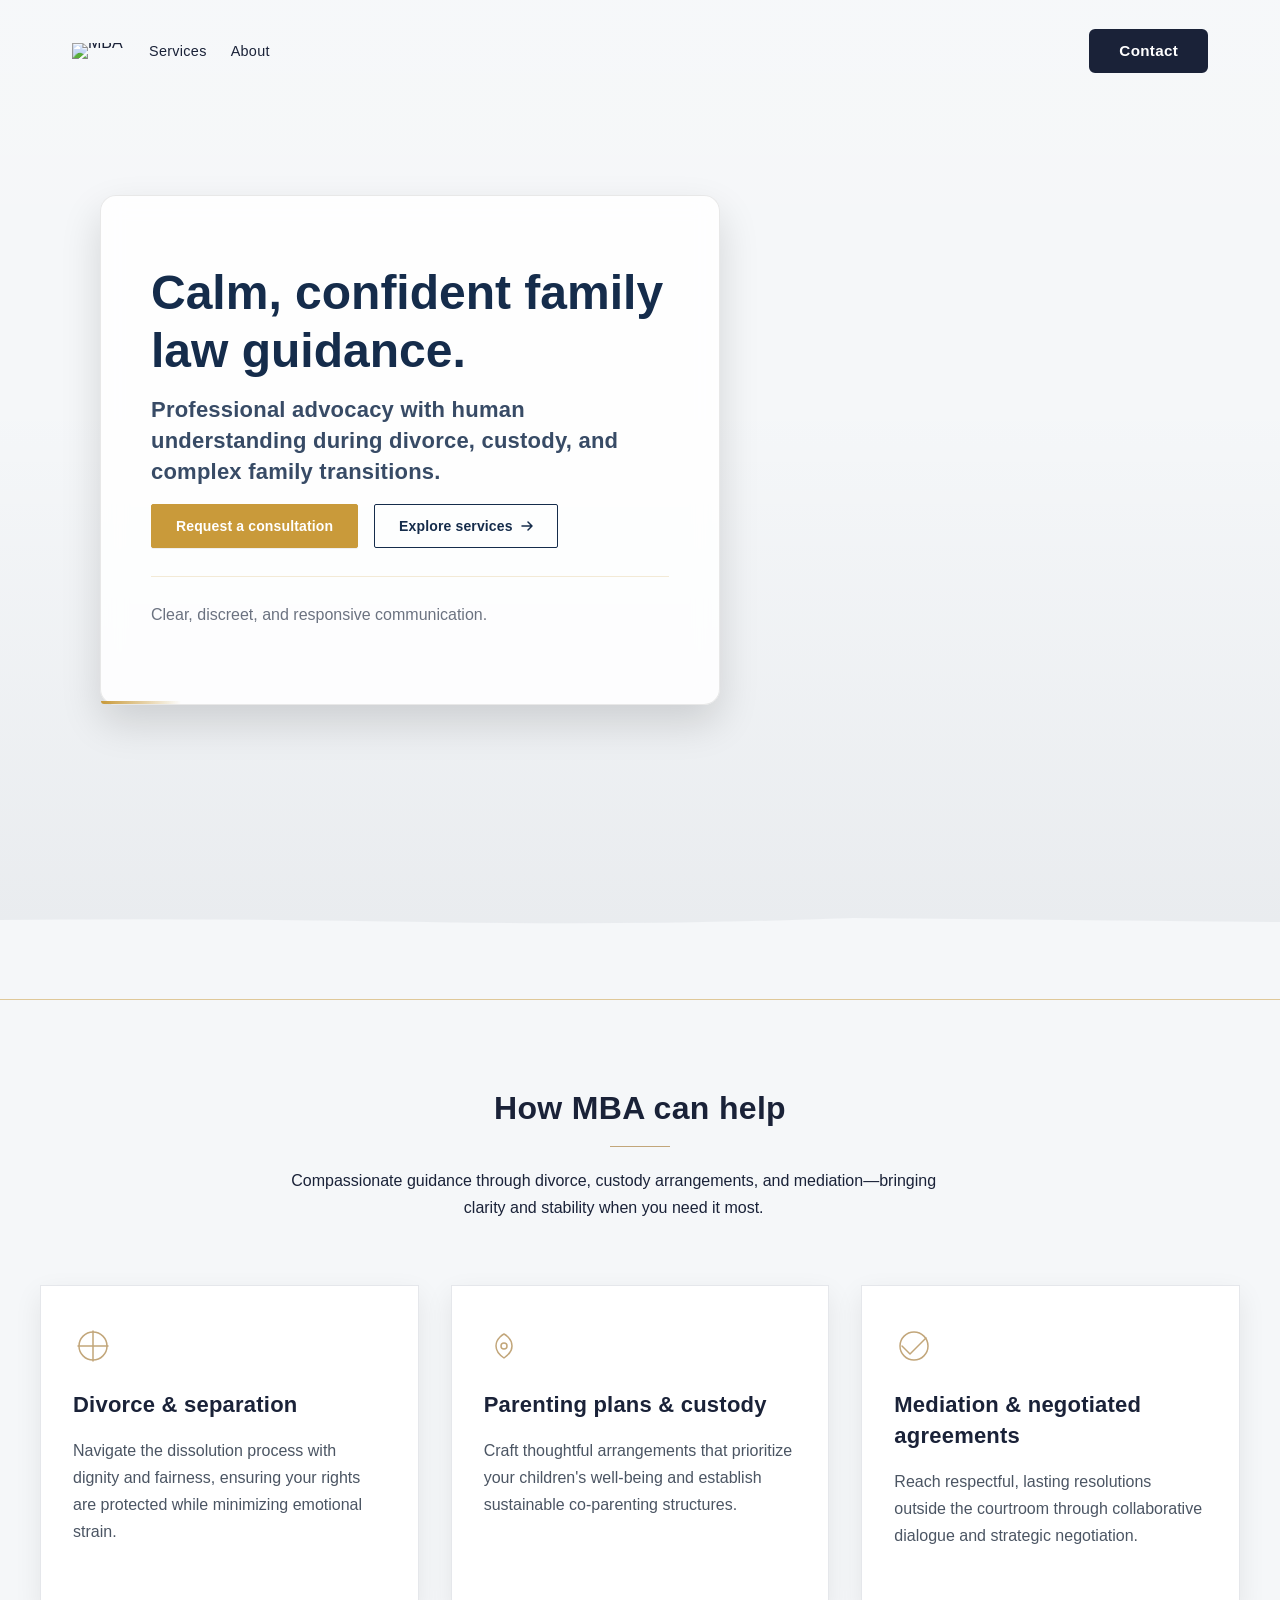
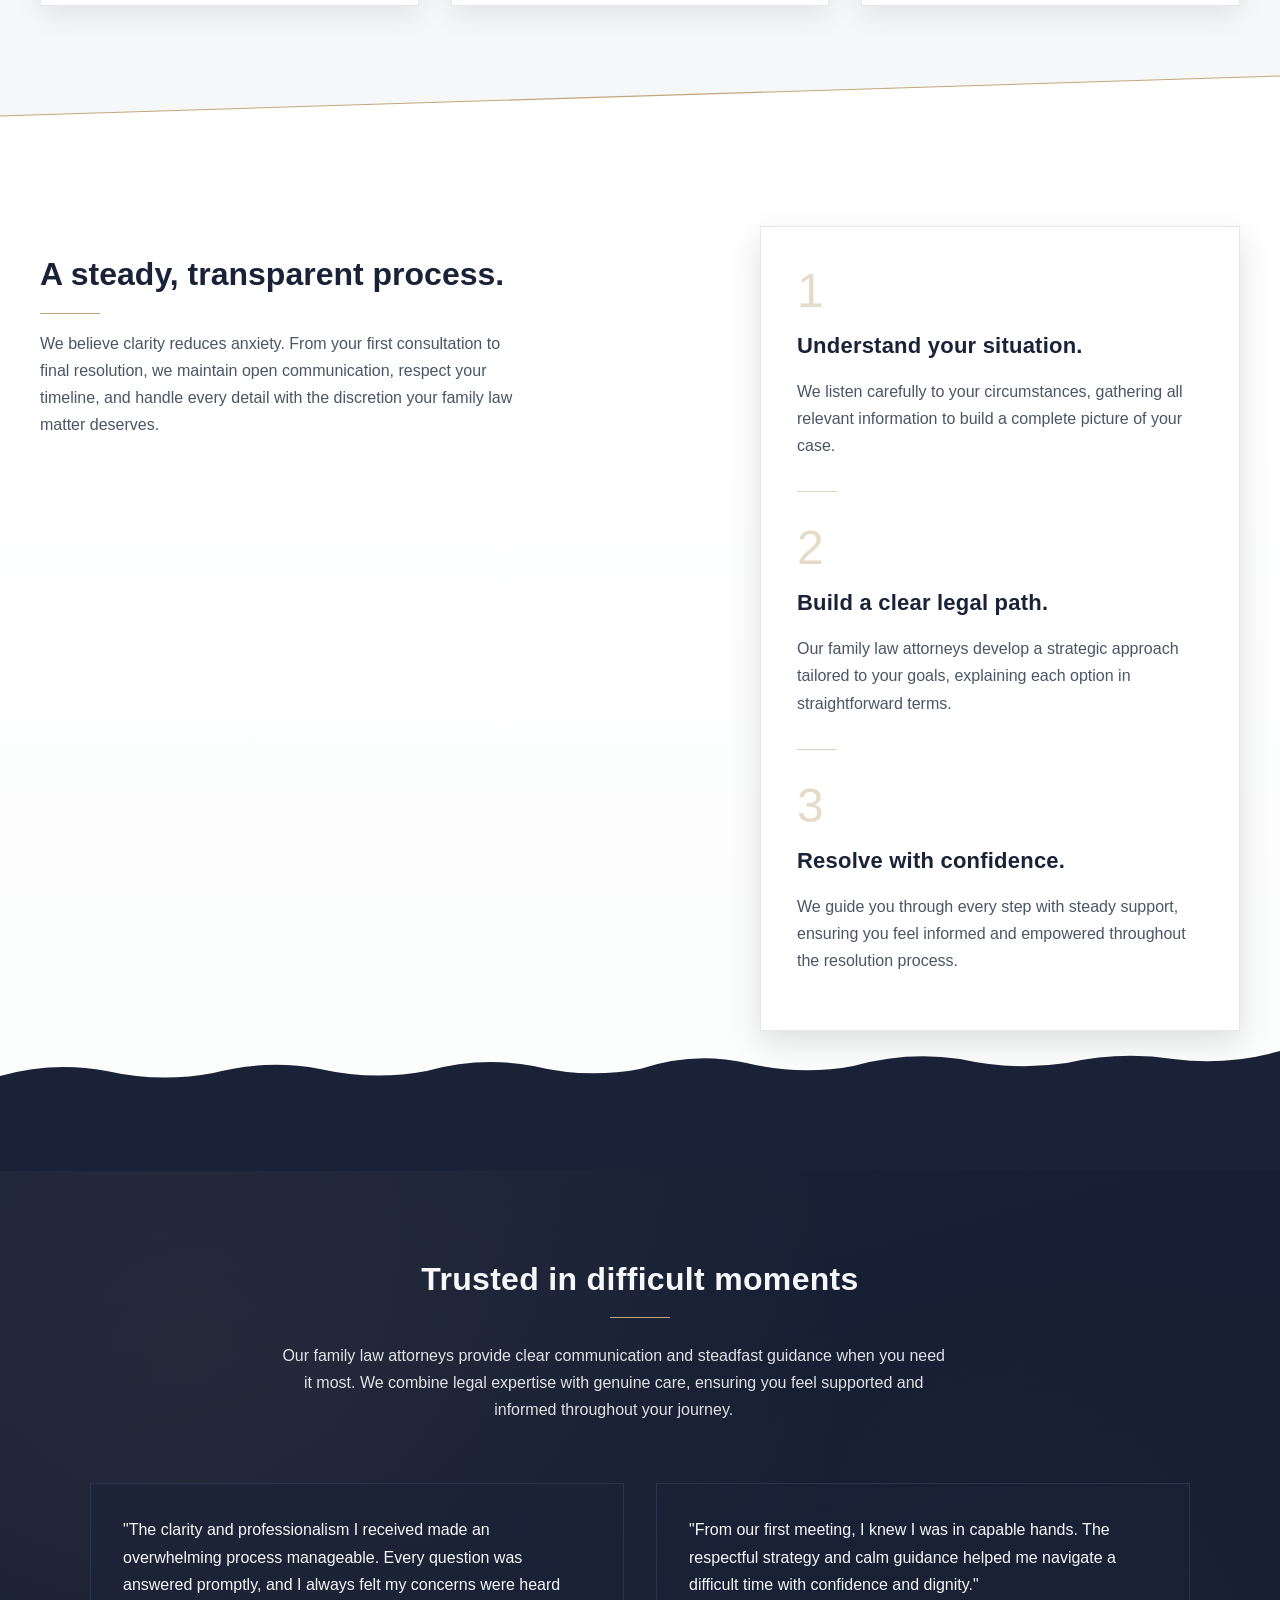
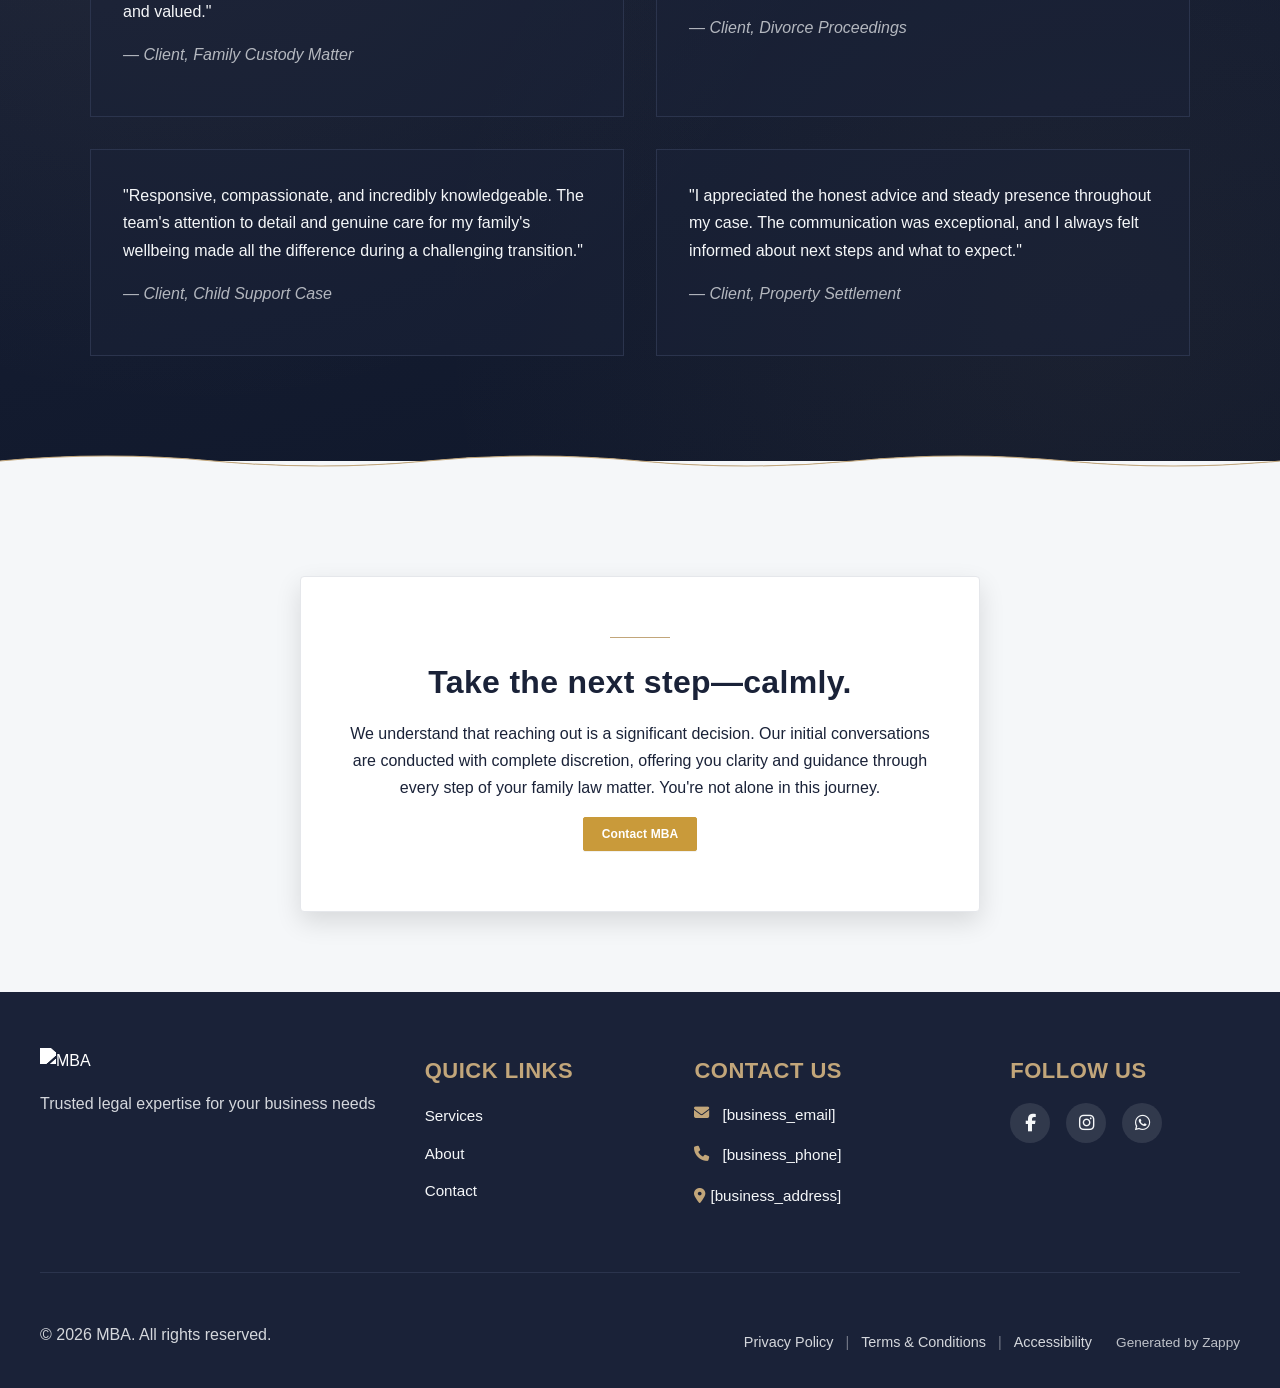
==== commit c6ebc847: "Background sync: Progressive GitHub Sync" ====
--- a/index.html
+++ b/index.html
@@ -242,6 +242,241 @@
     <script src="https://cdn.jsdelivr.net/npm/vanilla-cookieconsent@3/dist/cookieconsent.umd.js"></script>
     <!-- Mickidum Accessibility Toolbar -->
     <script src="https://cdn.jsdelivr.net/gh/mickidum/acc_toolbar/acctoolbar/acctoolbar.min.js"></script>
+
+<style data-zappy-section-v2-css="true">
+/* V2 Regenerated Section CSS */
+.home-Hero-section {
+  position: relative;
+  width: 100%;
+  min-height: 100vh;
+  display: flex;
+  align-items: center;
+  justify-content: flex-start;
+  overflow: visible;
+  padding-bottom: 100px;
+  background-color: var(--bg-light);
+  color: var(--text-dark);
+}
+
+.home-Hero-section__background {
+  position: absolute;
+  top: 0;
+  left: 0;
+  width: 100%;
+  height: 100%;
+  background-size: cover;
+  background-position: center;
+  background-repeat: no-repeat;
+  z-index: 0;
+}
+
+.home-Hero-section__background::after {
+  content: '';
+  position: absolute;
+  top: 0;
+  left: 0;
+  width: 100%;
+  height: 100%;
+  background: linear-gradient(180deg, rgba(255,255,255,0.10) 0%, rgba(255,255,255,0.00) 40%, rgba(14,31,54,0.06) 100%);
+  z-index: 1;
+}
+
+.home-Hero-section__container {
+  position: relative;
+  z-index: 10;
+  width: 100%;
+  max-width: 1200px;
+  margin: 0 auto;
+  padding: 0 60px;
+  display: flex;
+  align-items: center;
+  min-height: 100vh;
+}
+
+.home-Hero-section__content-card {
+  position: relative;
+  background: rgba(255,255,255,0.86);
+  backdrop-filter: blur(12px);
+  -webkit-backdrop-filter: blur(12px);
+  border: 1px solid rgba(230,230,230,0.9);
+  border-radius: 16px;
+  padding: 60px 50px;
+  max-width: 620px;
+  box-shadow: 0 18px 40px rgba(0,0,0,0.14);
+  color: var(--text-dark);
+}
+
+.home-Hero-section__card-accent {
+  position: absolute;
+  bottom: 0;
+  left: 0;
+  width: 80px;
+  height: 3px;
+  background: linear-gradient(90deg, #C99A3A 0%, rgba(201,154,58,0) 100%);
+  border-radius: 0 0 0 16px;
+}
+
+.home-Hero-section__headline {
+  font-family: Georgia, 'Times New Roman', Times, serif;
+  font-size: 44px;
+  font-weight: 500;
+  line-height: 1.15;
+  letter-spacing: 0;
+  color: #152C4B;
+  margin: 0 0 24px 0;
+}
+
+.home-Hero-section__subheadline {
+  font-family: Georgia, 'Times New Roman', Times, serif;
+  font-size: 18px;
+  font-weight: 600;
+  line-height: 1.5;
+  color: #152C4B;
+  margin: 0 0 32px 0;
+  opacity: 0.85;
+}
+
+.home-Hero-section__cta-group {
+  display: flex;
+  align-items: center;
+  gap: 16px;
+  margin-bottom: 28px;
+  flex-wrap: wrap;
+}
+
+.home-Hero-section__btn {
+  display: inline-flex;
+  align-items: center;
+  gap: 8px;
+  padding: 14px 24px;
+  border-radius: 2px;
+  font-family: Georgia, 'Times New Roman', Times, serif;
+  font-size: 14px;
+  font-weight: 600;
+  letter-spacing: 0.01em;
+  line-height: 1;
+  text-decoration: none;
+  transition: all 0.2s ease;
+  cursor: pointer;
+  white-space: nowrap;
+}
+
+.home-Hero-section__btn--primary {
+  background: #C99A3A;
+  color: #FFFFFF;
+  border: 1px solid #C99A3A;
+  box-shadow: 0 1px 0 rgba(0,0,0,0.06);
+}
+
+.home-Hero-section__btn--primary:hover {
+  background: #B8892C;
+  border-color: #B8892C;
+  transform: translateY(-2px);
+  box-shadow: 0 4px 12px rgba(201,154,58,0.3);
+}
+
+.home-Hero-section__btn--secondary {
+  background: transparent;
+  color: #152C4B;
+  border: 1px solid #152C4B;
+}
+
+.home-Hero-section__btn--secondary:hover {
+  background: rgba(21,44,75,0.05);
+  transform: translateY(-2px);
+  box-shadow: 0 4px 12px rgba(21,44,75,0.15);
+}
+
+.home-Hero-section__btn-icon {
+  width: 12px;
+  height: 12px;
+  transition: transform 0.2s ease;
+}
+
+.home-Hero-section__btn--secondary:hover .home-Hero-section__btn-icon {
+  transform: translateX(3px);
+}
+
+.home-Hero-section__micro-line {
+  font-family: Georgia, 'Times New Roman', Times, serif;
+  font-size: 13px;
+  font-weight: 500;
+  line-height: 1.6;
+  color: #6B7280;
+  margin: 0;
+  padding-top: 24px;
+  border-top: 1px solid rgba(201,154,58,0.2);
+}
+
+.home-Hero-section__divider-wrapper {
+  position: absolute;
+  bottom: 0;
+  left: 0;
+  width: 100%;
+  height: 100px;
+  pointer-events: none;
+  z-index: 5;
+}
+
+.home-Hero-section__divider-wrapper svg {
+  display: block;
+  width: 100%;
+  height: 100%;
+}
+
+@media (max-width: 768px) {
+  .home-Hero-section {
+    min-height: 100vh;
+    padding-top: 100px;
+    padding-bottom: 80px;
+  }
+  
+  .home-Hero-section__container {
+    padding: 0 20px;
+    min-height: auto;
+  }
+  
+  .home-Hero-section__content-card {
+    padding: 40px 28px;
+    max-width: 100%;
+    border-radius: 12px;
+  }
+  
+  .home-Hero-section__headline {
+    font-size: 32px;
+    line-height: 1.2;
+    margin-bottom: 18px;
+  }
+  
+  .home-Hero-section__subheadline {
+    font-size: 16px;
+    line-height: 1.5;
+    margin-bottom: 24px;
+  }
+  
+  .home-Hero-section__cta-group {
+    flex-direction: column;
+    align-items: stretch;
+    gap: 12px;
+    margin-bottom: 24px;
+  }
+  
+  .home-Hero-section__btn {
+    justify-content: center;
+    width: 100%;
+    padding: 14px 20px;
+  }
+  
+  .home-Hero-section__micro-line {
+    font-size: 12px;
+    padding-top: 20px;
+  }
+  
+  .home-Hero-section__divider-wrapper {
+    height: 80px;
+  }
+}
+</style>
     <link rel="stylesheet" href="/styles.css">
 
     <style id="zappy-dropdown-submenu-styles">
@@ -298,46 +533,46 @@
 </head>
 <body>
 
-  <nav class="navbar"><button class="mobile-toggle" id="mobileToggle" aria-label="Menu"><svg class="hamburger-icon" width="24" height="24" viewBox="0 0 24 24" fill="none"><path d="M3 12h18M3 6h18M3 18h18" stroke="currentColor" stroke-width="2" stroke-linecap="round"></path></svg><svg class="close-icon" width="24" height="24" viewBox="0 0 24 24" fill="none" style="display:none;"><path d="M18 6L6 18M6 6l12 12" stroke="currentColor" stroke-width="2" stroke-linecap="round"></path></svg></button><button class="phone-header-btn" aria-label="Call"><svg width="20" height="20" viewBox="0 0 24 24" fill="currentColor"><path d="M22 16.92v3a2 2 0 0 1-2.18 2 19.79 19.79 0 0 1-8.63-3.07 19.5 19.5 0 0 1-6-6 19.79 19.79 0 0 1-3.07-8.67A2 2 0 0 1 4.11 2h3a2 2 0 0 1 2 1.72 12.84 12.84 0 0 0 .7 2.81 2 2 0 0 1-.45 2.11L8.09 9.91a16 16 0 0 0 6 6l1.27-1.27a2 2 0 0 1 2.11-.45 12.84 12.84 0 0 0 2.81.7A2 2 0 0 1 22 16.92z"></path></svg></button><div class="nav-container"><div class="nav-brand"><a href="/" class="logo-link"><img src="/assets/mba-legal-services-logo.webp" alt="MBA" class="logo"></a></div><ul class="nav-menu" id="navMenu"><li><a href="/services">Services</a></li><li><a href="/about">About</a></li></ul><div class="nav-cta-container"><a href="/contact" class="nav-cta-btn">Contact</a></div></div></nav>
+  <nav class="navbar"><button class="mobile-toggle" id="mobileToggle" aria-label="Menu"><svg class="hamburger-icon" width="24" height="24" viewbox="0 0 24 24" fill="none"><path d="M3 12h18M3 6h18M3 18h18" stroke="currentColor" stroke-width="2" stroke-linecap="round"></path></svg><svg class="close-icon" width="24" height="24" viewbox="0 0 24 24" fill="none" style="display:none;"><path d="M18 6L6 18M6 6l12 12" stroke="currentColor" stroke-width="2" stroke-linecap="round"></path></svg></button><button class="phone-header-btn" aria-label="Call"><svg width="20" height="20" viewbox="0 0 24 24" fill="currentColor"><path d="M22 16.92v3a2 2 0 0 1-2.18 2 19.79 19.79 0 0 1-8.63-3.07 19.5 19.5 0 0 1-6-6 19.79 19.79 0 0 1-3.07-8.67A2 2 0 0 1 4.11 2h3a2 2 0 0 1 2 1.72 12.84 12.84 0 0 0 .7 2.81 2 2 0 0 1-.45 2.11L8.09 9.91a16 16 0 0 0 6 6l1.27-1.27a2 2 0 0 1 2.11-.45 12.84 12.84 0 0 0 2.81.7A2 2 0 0 1 22 16.92z"></path></svg></button><div class="nav-container"><div class="nav-brand"><a href="/" class="logo-link"><img src="/assets/mba-legal-services-logo.webp" alt="MBA" class="logo"></a></div><ul class="nav-menu" id="navMenu"><li><a href="/services">Services</a></li><li><a href="/about">About</a></li></ul><div class="nav-cta-container"><a href="/contact" class="nav-cta-btn">Contact</a></div></div></nav>
   
   <main>
-    <section class="home-hero-section" data-layout-spec="Home-Hero" data-hero-type="fullscreen-scrim" id="zappy-section-0" style="--zappy-bg-overlay: rgba(14, 31, 54, 0.2); --zappy-bg-image: url(&quot;assets/business-general-hero-upload-1772632208998.webp&quot;); background-image: linear-gradient(rgba(14, 31, 54, 0.2), rgba(14, 31, 54, 0.2)), url(&quot;assets/business-general-hero-upload-1772632208998.webp&quot;); background-size: cover; background-position: center center; background-repeat: no-repeat; position: relative; overflow: hidden;" data-zappy-bg-type="image" data-zappy-bg-color="" data-zappy-bg-image="assets/business-general-hero-upload-1772632208998.webp" data-zappy-bg-overlay-color="#0e1f36" data-zappy-bg-overlay-opacity="20" data-zappy-bg-video-type="" data-zappy-bg-video-url="">
-  <img data-hero-bg="true" data-placeholder="home-hero-bg" data-context="Professional family law office environment: elegant consultation room with soft natural light streaming through sheer curtains, warm wood desk with subtle leather details, calming neutral tones, sophisticated but approachable atmosphere, shallow depth of field, high-end architectural photography style" data-preserve-bg="0" width="1920" height="1080" src="/assets/site-home-hero-bg.webp" alt="MBA Family Law office consultation room" class="home-hero-bg zappy-editable-image" data-element-type="image" data-element-id="img-1772631860323-vb6tc7k5k" data-resize-handler-attached="true" style="display: none;" data-zappy-original-bg="hidden">
-  <div class="home-hero-scrim" data-zappy-gradient-scrim="true" data-zappy-scrim-orig-opacity="" style="opacity: 1; display: none;" data-zappy-original-bg="hidden"></div>
-  <div class="home-hero-content">
-    <div class="home-hero-overlay-card">
-      
-      <h1 data-element-id="move-1772632239444-rimyccp4" style="text-align: left;">Calm, confident family law guidance.</h1><h3>Professional advocacy with human understanding during divorce, custody, and complex family transitions.</h3>
-      <div class="home-hero-cta-group">
-        <a href="/contact" class="btn-primary" data-element-type="button" data-element-id="btn-1772631860321-oxfjqekbe" data-native-element="true">Request a consultation</a>
-        <a href="/services" class="btn-secondary" data-element-type="button" data-element-id="btn-1772631860321-j453nmy4q" data-native-element="true">
-          <span>Explore services</span>
-          <svg data-no-icon-edit="true" aria-hidden="true" width="12" height="12" viewBox="0 0 12 12" fill="none" xmlns="http://www.w3.org/2000/svg">
-            <path d="M2 6H10M10 6L6 2M10 6L6 10" stroke="currentColor" stroke-width="1.5" stroke-linecap="round" stroke-linejoin="round"></path>
+    <section class="home-Hero-section" data-layout-spec="Home-Hero" data-zappy-section="true" data-hero-type="fullscreen-scrim">
+  <div class="home-Hero-section__background" style="background-image: url('assets/site-home-hero-bg.webp');  background-size: cover; background-position: center;"></div>
+  
+  <div class="home-Hero-section__container">
+    <div class="home-Hero-section__content-card">
+      <h1 class="home-Hero-section__headline">Calm, confident family law guidance.</h1>
+      
+      <h3 class="home-Hero-section__subheadline">Professional advocacy with human understanding during divorce, custody, and complex family transitions.</h3>
+      
+      <div class="home-Hero-section__cta-group">
+        <a href="/contact" class="home-Hero-section__btn home-Hero-section__btn--primary">
+          Request a consultation
+        </a>
+        <a href="/services" class="home-Hero-section__btn home-Hero-section__btn--secondary">
+          <span class="home-Hero-section__btn-text">Explore services</span>
+          <svg class="home-Hero-section__btn-icon" width="12" height="12" viewbox="0 0 12 12" fill="none" xmlns="http://www.w3.org/2000/svg">
+            <path d="M1 6h10M7 2l4 4-4 4" stroke="currentColor" stroke-width="1.5" stroke-linecap="round" stroke-linejoin="round"></path>
           </svg>
         </a>
       </div>
-      <p class="home-hero-micro-line" style="">Clear, discreet, and responsive communication.</p>
+      
+      <p class="home-Hero-section__micro-line">Clear, discreet, and responsive communication.</p>
+      
+      <div class="home-Hero-section__card-accent"></div>
     </div>
   </div>
-  <div class="home-hero-divider-wrapper">
-    <svg data-no-icon-edit="true" aria-hidden="true" viewBox="0 0 1200 100" preserveAspectRatio="none" xmlns="http://www.w3.org/2000/svg">
+  
+  <div class="home-Hero-section__divider-wrapper">
+    <svg data-no-icon-edit="true" aria-hidden="true" viewbox="0 0 1200 100" preserveaspectratio="none" xmlns="http://www.w3.org/2000/svg">
       <defs>
-        <pattern id="marble-texture" x="0" y="0" width="200" height="200" patternUnits="userSpaceOnUse">
-          <rect width="200" height="200" fill="#f5f7f9" opacity="0.3"></rect>
-          <path d="M20,50 Q40,30 60,50 T100,50 Q120,70 140,50 T180,50" stroke="#e5e7eb" stroke-width="0.5" fill="var(--bg-light)" opacity="0.4"></path>
-          <path d="M10,80 Q30,60 50,80 T90,80 Q110,100 130,80 T170,80" stroke="#e5e7eb" stroke-width="0.5" fill="var(--bg-light)" opacity="0.3"></path>
-          <circle cx="50" cy="100" r="1" fill="#c2a67a" opacity="0.2"></circle>
-          <circle cx="150" cy="150" r="1" fill="#c2a67a" opacity="0.2"></circle>
-        </pattern>
-        <linearGradient id="fade-gradient" x1="0%" y1="0%" x2="0%" y2="100%">
-          <stop offset="0%" style="stop-color:#f5f7f9;stop-"></stop>
-          <stop offset="100%" style="stop-color:#f5f7f9;stop-opacity:1"></stop>
+        <linearGradient id="marbleFade" x1="0%" y1="0%" x2="0%" y2="100%">
+          <stop offset="0%" style="stop-color:#D9D9D9;stop-opacity:0.4"></stop>
+          <stop offset="100%" style="stop-color:#F2F2F2;stop-opacity:1"></stop>
         </linearGradient>
       </defs>
-      <rect width="1200" height="100" fill="url(#marble-texture)"></rect>
-      <rect width="1200" height="100" fill="url(#fade-gradient)"></rect>
-      <line x1="80" y1="98" x2="1120" y2="98" stroke="#c2a67a" stroke-width="1" opacity="0.4"></line>
+      <path d="M0,100 L0,20 Q200,18 400,22 T800,18 Q1000,20 1200,22 L1200,100 Z" fill="var(--bg-light)"></path>
+      <line x1="0" y1="100" x2="1200" y2="100" stroke="#C99A3A" stroke-width="1"></line>
     </svg>
   </div>
 </section>
@@ -353,7 +588,7 @@
     <div class="home-services-grid">
       <article class="home-services-card">
         <div class="home-services-icon-wrapper">
-          <svg data-element-type="icon" data-icon-type="svg" width="40" height="40" viewBox="0 0 40 40" fill="none" xmlns="http://www.w3.org/2000/svg">
+          <svg data-element-type="icon" data-icon-type="svg" width="40" height="40" viewbox="0 0 40 40" fill="none" xmlns="http://www.w3.org/2000/svg">
             <path d="M20 5L20 35M5 20L35 20" stroke="currentColor" stroke-width="1.5" stroke-linecap="round"></path>
             <circle cx="20" cy="20" r="14" stroke="currentColor" stroke-width="1.5" fill="none"></circle>
           </svg>
@@ -364,7 +599,7 @@
       
       <article class="home-services-card">
         <div class="home-services-icon-wrapper">
-          <svg data-element-type="icon" data-icon-type="svg" width="40" height="40" viewBox="0 0 40 40" fill="none" xmlns="http://www.w3.org/2000/svg">
+          <svg data-element-type="icon" data-icon-type="svg" width="40" height="40" viewbox="0 0 40 40" fill="none" xmlns="http://www.w3.org/2000/svg">
             <path d="M20 8C20 8 12 12 12 20C12 24 14 28 20 32C26 28 28 24 28 20C28 12 20 8 20 8Z" stroke="currentColor" stroke-width="1.5" stroke-linejoin="round" fill="none"></path>
             <circle cx="20" cy="20" r="3" stroke="currentColor" stroke-width="1.5" fill="none"></circle>
           </svg>
@@ -375,7 +610,7 @@
       
       <article class="home-services-card">
         <div class="home-services-icon-wrapper">
-          <svg data-element-type="icon" data-icon-type="svg" width="40" height="40" viewBox="0 0 40 40" fill="none" xmlns="http://www.w3.org/2000/svg">
+          <svg data-element-type="icon" data-icon-type="svg" width="40" height="40" viewbox="0 0 40 40" fill="none" xmlns="http://www.w3.org/2000/svg">
             <path d="M8 20L16 28L32 12" stroke="currentColor" stroke-width="1.5" stroke-linecap="round" stroke-linejoin="round"></path>
             <circle cx="20" cy="20" r="14" stroke="currentColor" stroke-width="1.5" fill="none"></circle>
           </svg>
@@ -387,7 +622,7 @@
   </div>
   
   <div class="home-services-divider-wrapper">
-    <svg data-no-icon-edit="true" aria-hidden="true" viewBox="0 0 1200 60" preserveAspectRatio="none" xmlns="http://www.w3.org/2000/svg">
+    <svg data-no-icon-edit="true" aria-hidden="true" viewbox="0 0 1200 60" preserveaspectratio="none" xmlns="http://www.w3.org/2000/svg">
       <defs>
         <linearGradient id="home-services-divider-stroke" x1="0%" y1="0%" x2="100%" y2="0%">
           <stop offset="0%" style="stop-color:var(--accent);stop-"></stop>
@@ -432,7 +667,7 @@
     </div>
   </div>
   <div class="home-process-divider-wrapper">
-    <svg data-no-icon-edit="true" aria-hidden="true" viewBox="0 0 1200 120" preserveAspectRatio="none" xmlns="http://www.w3.org/2000/svg">
+    <svg data-no-icon-edit="true" aria-hidden="true" viewbox="0 0 1200 120" preserveaspectratio="none" xmlns="http://www.w3.org/2000/svg">
       <path d="M1200,120 L1200,0 Q1150,15 1100,8 Q1050,0 1000,12 Q950,20 900,8 Q850,0 800,15 Q750,25 700,12 Q650,0 600,18 Q550,28 500,15 Q450,5 400,20 Q350,30 300,18 Q250,8 200,22 Q150,32 100,20 Q50,10 0,25 L0,120 Z" fill="#1a2238"></path>
     </svg>
   </div>
@@ -470,7 +705,7 @@
   </div>
   
   <div class="home-testimonials-divider-wrapper">
-    <svg data-no-icon-edit="true" aria-hidden="true" viewBox="0 0 1200 80" preserveAspectRatio="none" xmlns="http://www.w3.org/2000/svg">
+    <svg data-no-icon-edit="true" aria-hidden="true" viewbox="0 0 1200 80" preserveaspectratio="none" xmlns="http://www.w3.org/2000/svg">
       <path d="M0,80 L0,45 Q100,35 200,45 T400,45 Q500,35 600,45 T800,45 Q900,35 1000,45 T1200,45 L1200,80 Z" fill="var(--bg-light)"></path>
       <path d="M0,45 Q100,35 200,45 T400,45 Q500,35 600,45 T800,45 Q900,35 1000,45 T1200,45" stroke="var(--accent)" stroke-width="1" fill="var(--bg-light)"></path>
     </svg>
--- a/styles.css
+++ b/styles.css
@@ -4693,6 +4693,242 @@
   body.accessibility-widget-visible div[id*="mic-access-tool-box"],
   body.accessibility-widget-visible ._access-menu {
     display: none !important;
+  }
+}
+
+/* ═══════════════════════════════════════════════════════════
+   V2 REGENERATED SECTION CSS (Home-Hero)
+   Added: 2026-03-04T13:53:03.632Z
+   ═══════════════════════════════════════════════════════════ */
+.home-Hero-section {
+  position: relative;
+  width: 100%;
+  min-height: 100vh;
+  display: flex;
+  align-items: center;
+  justify-content: flex-start;
+  overflow: visible;
+  padding-bottom: 100px;
+  background-color: var(--bg-light);
+  color: var(--text-dark);
+}
+
+.home-Hero-section__background {
+  position: absolute;
+  top: 0;
+  left: 0;
+  width: 100%;
+  height: 100%;
+  background-size: cover;
+  background-position: center;
+  background-repeat: no-repeat;
+  z-index: 0;
+}
+
+.home-Hero-section__background::after {
+  content: '';
+  position: absolute;
+  top: 0;
+  left: 0;
+  width: 100%;
+  height: 100%;
+  background: linear-gradient(180deg, rgba(255,255,255,0.10) 0%, rgba(255,255,255,0.00) 40%, rgba(14,31,54,0.06) 100%);
+  z-index: 1;
+}
+
+.home-Hero-section__container {
+  position: relative;
+  z-index: 10;
+  width: 100%;
+  max-width: 1200px;
+  margin: 0 auto;
+  padding: 0 60px;
+  display: flex;
+  align-items: center;
+  min-height: 100vh;
+}
+
+.home-Hero-section__content-card {
+  position: relative;
+  background: rgba(255,255,255,0.86);
+  backdrop-filter: blur(12px);
+  -webkit-backdrop-filter: blur(12px);
+  border: 1px solid rgba(230,230,230,0.9);
+  border-radius: 16px;
+  padding: 60px 50px;
+  max-width: 620px;
+  box-shadow: 0 18px 40px rgba(0,0,0,0.14);
+  color: var(--text-dark);
+}
+
+.home-Hero-section__card-accent {
+  position: absolute;
+  bottom: 0;
+  left: 0;
+  width: 80px;
+  height: 3px;
+  background: linear-gradient(90deg, #C99A3A 0%, rgba(201,154,58,0) 100%);
+  border-radius: 0 0 0 16px;
+}
+
+.home-Hero-section__headline {
+  font-family: Georgia, 'Times New Roman', Times, serif;
+  font-size: 44px;
+  font-weight: 500;
+  line-height: 1.15;
+  letter-spacing: 0;
+  color: #152C4B;
+  margin: 0 0 24px 0;
+}
+
+.home-Hero-section__subheadline {
+  font-family: Georgia, 'Times New Roman', Times, serif;
+  font-size: 18px;
+  font-weight: 600;
+  line-height: 1.5;
+  color: #152C4B;
+  margin: 0 0 32px 0;
+  opacity: 0.85;
+}
+
+.home-Hero-section__cta-group {
+  display: flex;
+  align-items: center;
+  gap: 16px;
+  margin-bottom: 28px;
+  flex-wrap: wrap;
+}
+
+.home-Hero-section__btn {
+  display: inline-flex;
+  align-items: center;
+  gap: 8px;
+  padding: 14px 24px;
+  border-radius: 2px;
+  font-family: Georgia, 'Times New Roman', Times, serif;
+  font-size: 14px;
+  font-weight: 600;
+  letter-spacing: 0.01em;
+  line-height: 1;
+  text-decoration: none;
+  transition: all 0.2s ease;
+  cursor: pointer;
+  white-space: nowrap;
+}
+
+.home-Hero-section__btn--primary {
+  background: #C99A3A;
+  color: #FFFFFF;
+  border: 1px solid #C99A3A;
+  box-shadow: 0 1px 0 rgba(0,0,0,0.06);
+}
+
+.home-Hero-section__btn--primary:hover {
+  background: #B8892C;
+  border-color: #B8892C;
+  transform: translateY(-2px);
+  box-shadow: 0 4px 12px rgba(201,154,58,0.3);
+}
+
+.home-Hero-section__btn--secondary {
+  background: transparent;
+  color: #152C4B;
+  border: 1px solid #152C4B;
+}
+
+.home-Hero-section__btn--secondary:hover {
+  background: rgba(21,44,75,0.05);
+  transform: translateY(-2px);
+  box-shadow: 0 4px 12px rgba(21,44,75,0.15);
+}
+
+.home-Hero-section__btn-icon {
+  width: 12px;
+  height: 12px;
+  transition: transform 0.2s ease;
+}
+
+.home-Hero-section__btn--secondary:hover .home-Hero-section__btn-icon {
+  transform: translateX(3px);
+}
+
+.home-Hero-section__micro-line {
+  font-family: Georgia, 'Times New Roman', Times, serif;
+  font-size: 13px;
+  font-weight: 500;
+  line-height: 1.6;
+  color: #6B7280;
+  margin: 0;
+  padding-top: 24px;
+  border-top: 1px solid rgba(201,154,58,0.2);
+}
+
+.home-Hero-section__divider-wrapper {
+  position: absolute;
+  bottom: 0;
+  left: 0;
+  width: 100%;
+  height: 100px;
+  pointer-events: none;
+  z-index: 5;
+}
+
+.home-Hero-section__divider-wrapper svg {
+  display: block;
+  width: 100%;
+  height: 100%;
+}
+
+@media (max-width: 768px) {
+  .home-Hero-section {
+    min-height: 100vh;
+    padding-top: 100px;
+    padding-bottom: 80px;
+  }
+  
+  .home-Hero-section__container {
+    padding: 0 20px;
+    min-height: auto;
+  }
+  
+  .home-Hero-section__content-card {
+    padding: 40px 28px;
+    max-width: 100%;
+    border-radius: 12px;
+  }
+  
+  .home-Hero-section__headline {
+    font-size: 32px;
+    line-height: 1.2;
+    margin-bottom: 18px;
+  }
+  
+  .home-Hero-section__subheadline {
+    font-size: 16px;
+    line-height: 1.5;
+    margin-bottom: 24px;
+  }
+  
+  .home-Hero-section__cta-group {
+    flex-direction: column;
+    align-items: stretch;
+    gap: 12px;
+    margin-bottom: 24px;
+  }
+  
+  .home-Hero-section__btn {
+    justify-content: center;
+    width: 100%;
+    padding: 14px 20px;
+  }
+  
+  .home-Hero-section__micro-line {
+    font-size: 12px;
+    padding-top: 20px;
+  }
+  
+  .home-Hero-section__divider-wrapper {
+    height: 80px;
   }
 }
 
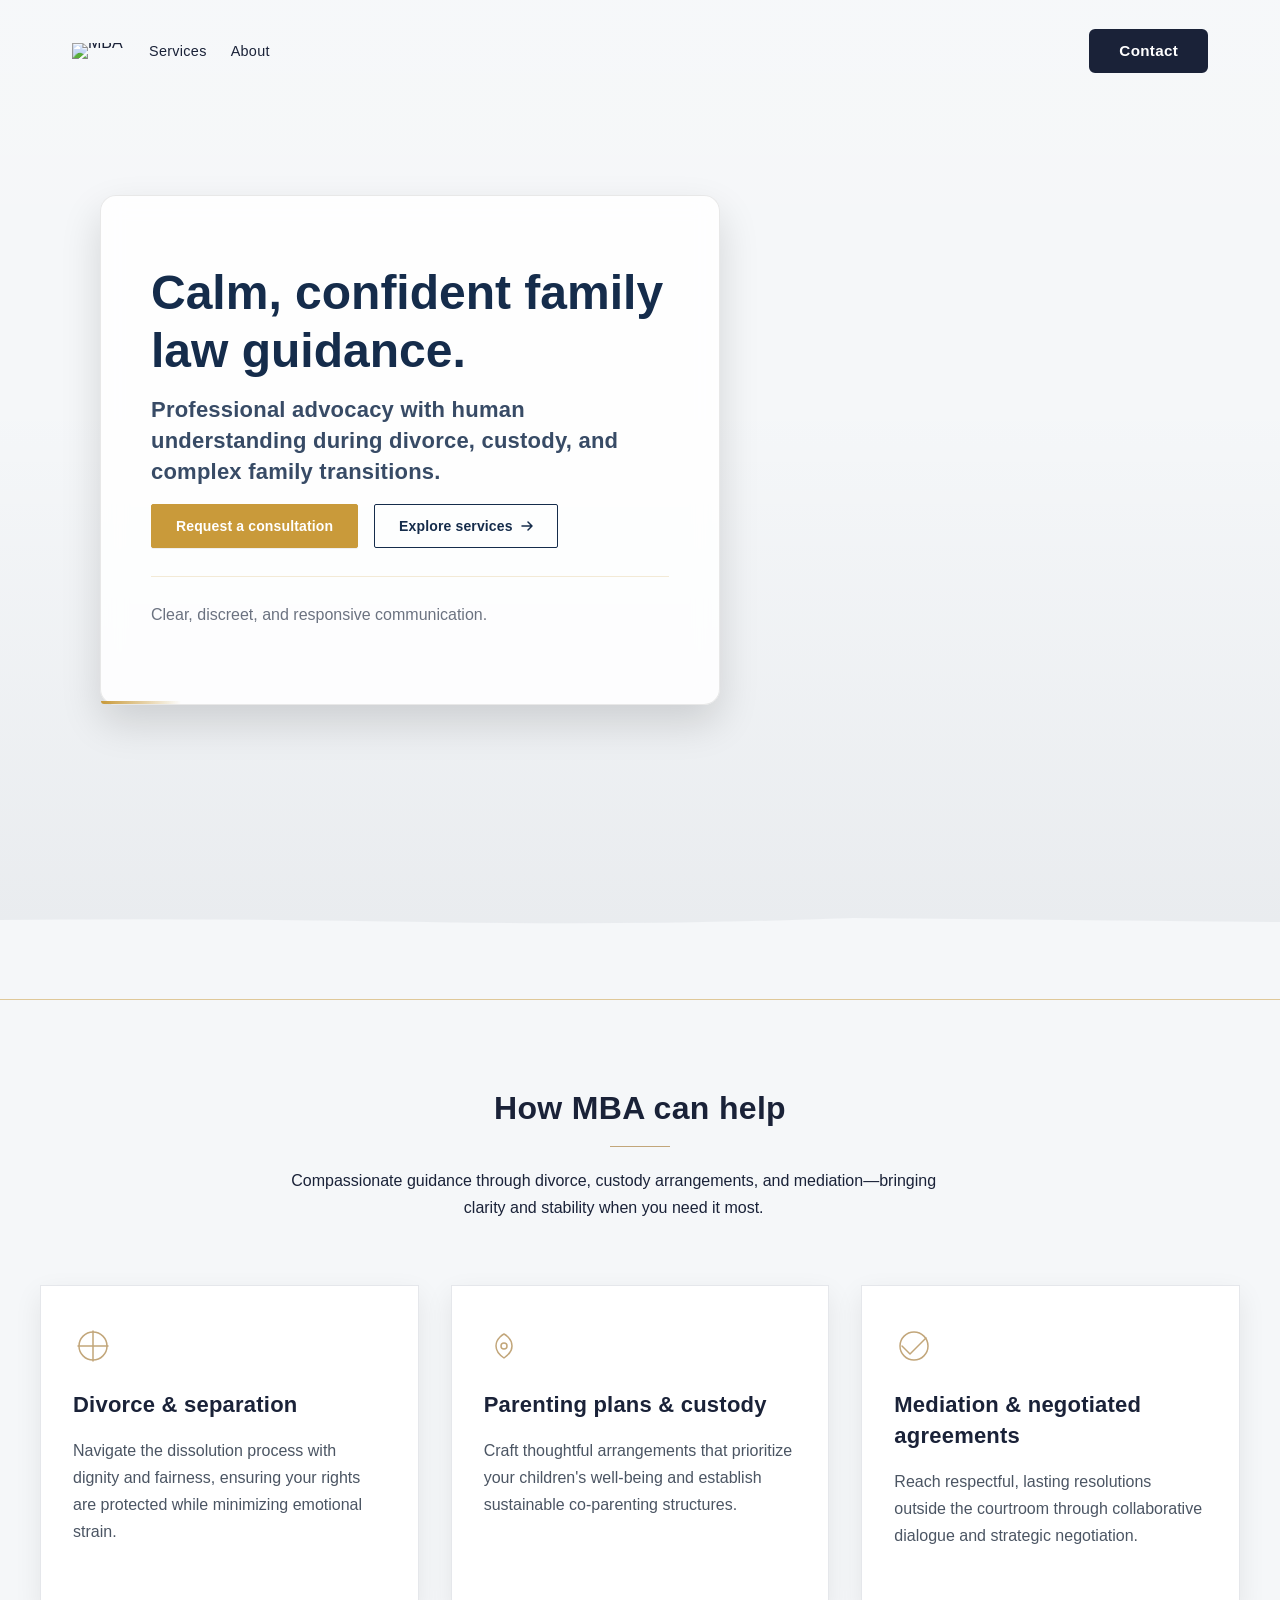
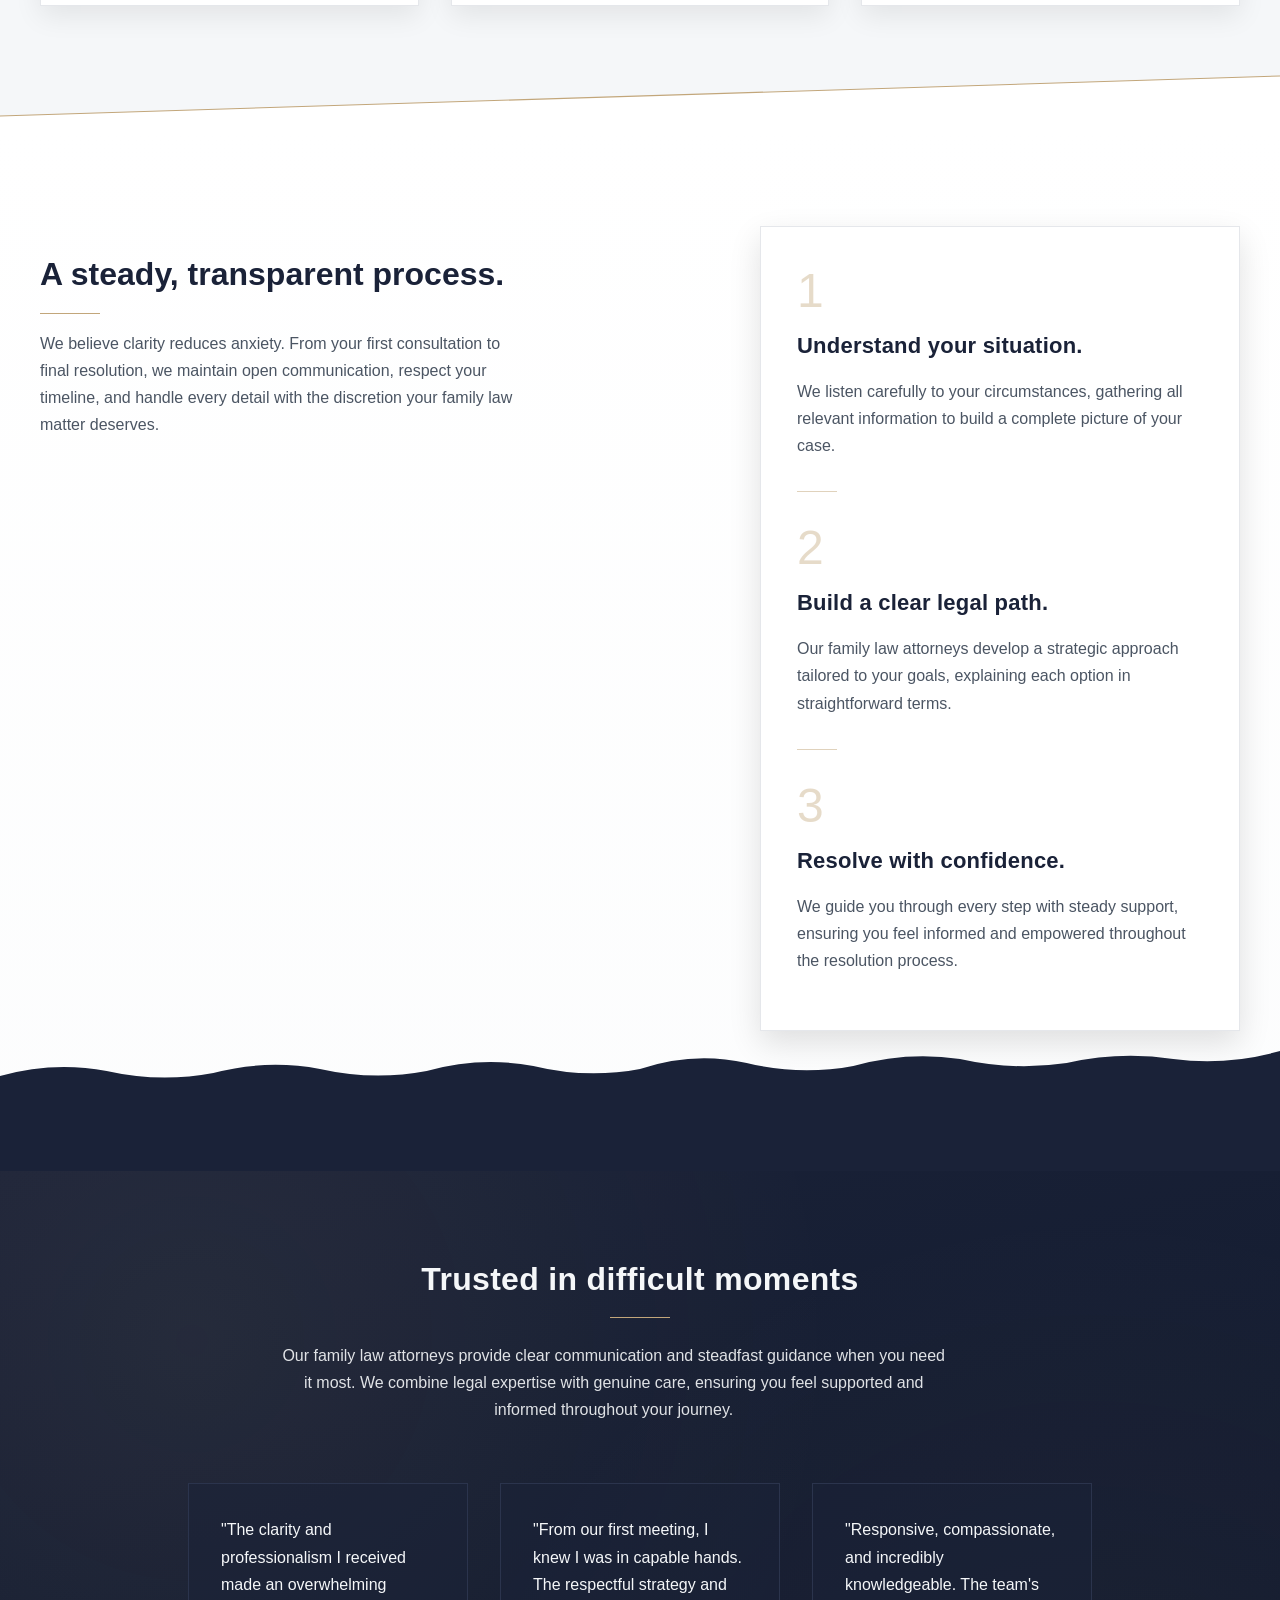
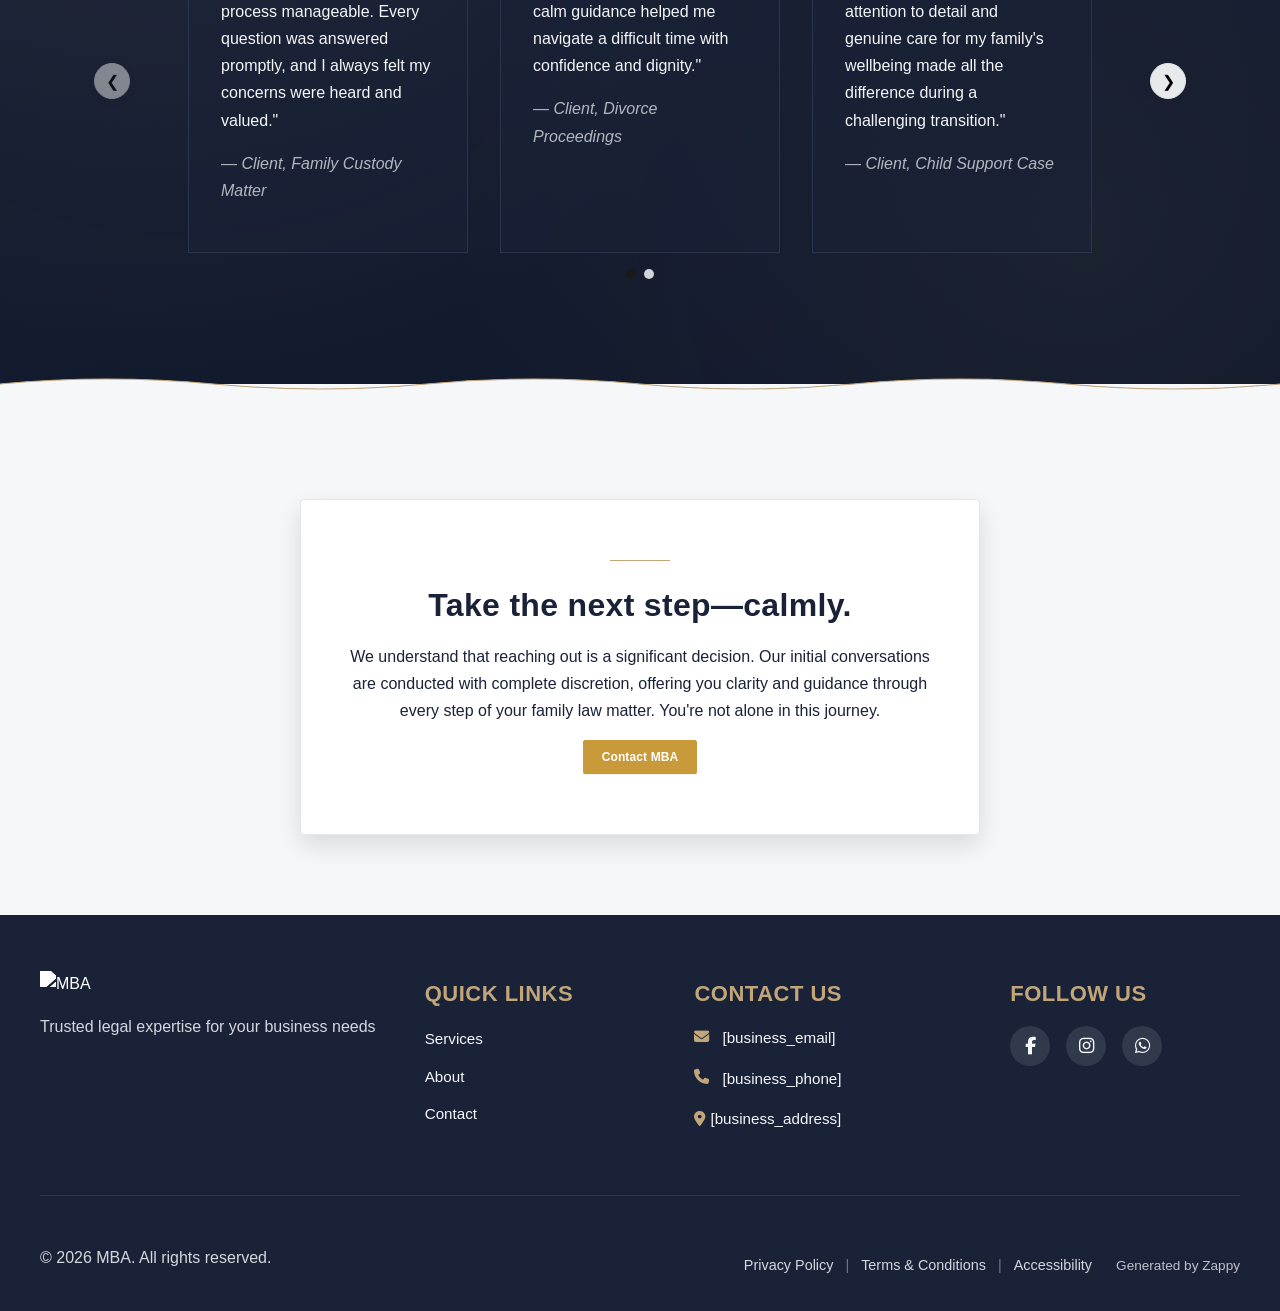
==== commit 5c3dec77: "Background sync: Progressive GitHub Sync" ====
--- a/index.html
+++ b/index.html
@@ -566,10 +566,10 @@
   <div class="home-Hero-section__divider-wrapper">
     <svg data-no-icon-edit="true" aria-hidden="true" viewbox="0 0 1200 100" preserveaspectratio="none" xmlns="http://www.w3.org/2000/svg">
       <defs>
-        <linearGradient id="marbleFade" x1="0%" y1="0%" x2="0%" y2="100%">
+        <lineargradient id="marbleFade" x1="0%" y1="0%" x2="0%" y2="100%">
           <stop offset="0%" style="stop-color:#D9D9D9;stop-opacity:0.4"></stop>
           <stop offset="100%" style="stop-color:#F2F2F2;stop-opacity:1"></stop>
-        </linearGradient>
+        </lineargradient>
       </defs>
       <path d="M0,100 L0,20 Q200,18 400,22 T800,18 Q1000,20 1200,22 L1200,100 Z" fill="var(--bg-light)"></path>
       <line x1="0" y1="100" x2="1200" y2="100" stroke="#C99A3A" stroke-width="1"></line>
@@ -624,11 +624,11 @@
   <div class="home-services-divider-wrapper">
     <svg data-no-icon-edit="true" aria-hidden="true" viewbox="0 0 1200 60" preserveaspectratio="none" xmlns="http://www.w3.org/2000/svg">
       <defs>
-        <linearGradient id="home-services-divider-stroke" x1="0%" y1="0%" x2="100%" y2="0%">
+        <lineargradient id="home-services-divider-stroke" x1="0%" y1="0%" x2="100%" y2="0%">
           <stop offset="0%" style="stop-color:var(--accent);stop-"></stop>
           <stop offset="50%" style="stop-color:var(--accent);stop-opacity:1"></stop>
           <stop offset="100%" style="stop-color:var(--accent);stop-"></stop>
-        </linearGradient>
+        </lineargradient>
       </defs>
       <path d="M0,60 L0,50 L1200,10 L1200,60 Z" fill="#FFFFFF"></path>
       <line x1="0" y1="50" x2="1200" y2="10" stroke="url(#home-services-divider-stroke)" stroke-width="1"></line>
@@ -681,27 +681,19 @@
       <p>Our family law attorneys provide clear communication and steadfast guidance when you need it most. We combine legal expertise with genuine care, ensuring you feel supported and informed throughout your journey.</p>
     </div>
     
-    <div class="home-testimonials-grid">
-      <div class="home-testimonial-card">
-        <p class="home-testimonial-quote">"The clarity and professionalism I received made an overwhelming process manageable. Every question was answered promptly, and I always felt my concerns were heard and valued."</p>
-        <p class="home-testimonial-attribution">— Client, Family Custody Matter</p>
-      </div>
-      
-      <div class="home-testimonial-card">
-        <p class="home-testimonial-quote">"From our first meeting, I knew I was in capable hands. The respectful strategy and calm guidance helped me navigate a difficult time with confidence and dignity."</p>
-        <p class="home-testimonial-attribution">— Client, Divorce Proceedings</p>
-      </div>
-      
-      <div class="home-testimonial-card">
-        <p class="home-testimonial-quote">"Responsive, compassionate, and incredibly knowledgeable. The team's attention to detail and genuine care for my family's wellbeing made all the difference during a challenging transition."</p>
-        <p class="home-testimonial-attribution">— Client, Child Support Case</p>
-      </div>
-      
-      <div class="home-testimonial-card">
-        <p class="home-testimonial-quote">"I appreciated the honest advice and steady presence throughout my case. The communication was exceptional, and I always felt informed about next steps and what to expect."</p>
-        <p class="home-testimonial-attribution">— Client, Property Settlement</p>
-      </div>
-    </div>
+    <div class="home-testimonials-grid zappy-preserve-css-grid zappy-carousel-active zappy-carousel-mode zappy-carousel-container" style="grid-template-columns: 534px 534px; position: relative; display: block;" id="zappy-auto-grid-1772632493931-l0xetg" data-zappy-auto-grid="true" data-original-item-width="534" data-original-gap="32px" data-zappy-display-mode="carousel"><div class="home-testimonial-card" style="flex: 0 0 280px; width: 280px; min-width: 280px; max-width: 280px;">
+        <p class="home-testimonial-quote zappy-editable">"The clarity and professionalism I received made an overwhelming process manageable. Every question was answered promptly, and I always felt my concerns were heard and valued."</p>
+        <p class="home-testimonial-attribution zappy-editable">— Client, Family Custody Matter</p>
+      </div><div class="home-testimonial-card" style="flex: 0 0 280px; width: 280px; min-width: 280px; max-width: 280px;">
+        <p class="home-testimonial-quote zappy-editable">"From our first meeting, I knew I was in capable hands. The respectful strategy and calm guidance helped me navigate a difficult time with confidence and dignity."</p>
+        <p class="home-testimonial-attribution zappy-editable">— Client, Divorce Proceedings</p>
+      </div><div class="home-testimonial-card" style="flex: 0 0 280px; width: 280px; min-width: 280px; max-width: 280px;">
+        <p class="home-testimonial-quote zappy-editable">"Responsive, compassionate, and incredibly knowledgeable. The team's attention to detail and genuine care for my family's wellbeing made all the difference during a challenging transition."</p>
+        <p class="home-testimonial-attribution zappy-editable">— Client, Child Support Case</p>
+      </div><div class="home-testimonial-card" style="flex: 0 0 280px; width: 280px; min-width: 280px; max-width: 280px;">
+        <p class="home-testimonial-quote zappy-editable">"I appreciated the honest advice and steady presence throughout my case. The communication was exceptional, and I always felt informed about next steps and what to expect."</p>
+        <p class="home-testimonial-attribution zappy-editable">— Client, Property Settlement</p>
+      </div></div>
   </div>
   
   <div class="home-testimonials-divider-wrapper">
@@ -788,5 +780,84 @@
     <script id="zappy-navbar-scroll-effect">
     (function(){var nb=document.querySelector('nav.navbar,.navbar:not(.zappy-catalog-menu)');var cm=document.querySelector('.zappy-catalog-menu');if(!nb)return;var fb='rgba(15,23,42,0.85)';var th=60;nb.style.transition='background 0.3s ease,backdrop-filter 0.3s ease,-webkit-backdrop-filter 0.3s ease,box-shadow 0.3s ease';if(cm)cm.style.transition='background 0.3s ease,backdrop-filter 0.3s ease,-webkit-backdrop-filter 0.3s ease';function onS(){var y=window.scrollY||window.pageYOffset;if(y>th){nb.style.background=fb;nb.style.backdropFilter='blur(12px)';nb.style.webkitBackdropFilter='blur(12px)';nb.style.boxShadow='0 2px 16px rgba(0,0,0,0.12)';if(cm){cm.style.background=fb;cm.style.backdropFilter='blur(12px)';cm.style.webkitBackdropFilter='blur(12px)';}}else{nb.style.background='transparent';nb.style.backdropFilter='none';nb.style.webkitBackdropFilter='none';nb.style.boxShadow='none';if(cm){cm.style.background='transparent';cm.style.backdropFilter='none';cm.style.webkitBackdropFilter='none';}}}window.addEventListener('scroll',onS,{passive:true});onS();})();
     </script>
+
+    <script>
+    (function(){
+      var _lastW=0;
+      function initViewCarousels(){
+        var containers=document.querySelectorAll('.zappy-carousel-mode, [data-zappy-display-mode="carousel"]');
+        containers.forEach(function(c){
+          var existingTrack=c.querySelector('.zappy-carousel-track');
+          var items=[];
+          if(existingTrack){
+            Array.from(existingTrack.children).forEach(function(ch){items.push(ch);});
+            items.forEach(function(it){c.appendChild(it);});
+            var oldWr=c.querySelector('.zappy-carousel-container-wrapper');if(oldWr)oldWr.remove();
+            var oldBtns=c.querySelectorAll('.zappy-carousel-btn');oldBtns.forEach(function(b){b.remove();});
+            var oldDots=c.querySelector('.zappy-carousel-dots');if(oldDots)oldDots.remove();
+            c.classList.remove('zappy-carousel-js-init');
+          } else {
+            Array.from(c.children).forEach(function(ch){
+              if(!ch||!ch.classList)return;
+              if(ch.tagName==='STYLE'||ch.tagName==='SCRIPT')return;
+              if(ch.classList.contains('zappy-carousel-btn')||ch.classList.contains('zappy-carousel-dots')||ch.classList.contains('zappy-carousel-container-wrapper'))return;
+              items.push(ch);
+            });
+          }
+          if(items.length===0)return;
+          var isRTL=window.getComputedStyle(c).direction==='rtl';
+          var gap=parseInt(c.getAttribute('data-original-gap'),10)||24;
+          var inlineW=items[0]?items[0].style.width:'';
+          var parsedInline=(inlineW&&inlineW!=='auto')?parseFloat(inlineW):0;
+          var firstR=(parsedInline>=100)?parsedInline:(items[0]?items[0].getBoundingClientRect().width:0);
+          var itemW=firstR>50?firstR:280;
+          var cW=c.offsetWidth||800;
+          var ipv=Math.min(3,items.length);
+          var vW=(ipv*itemW)+((ipv-1)*gap);
+          while(vW>cW-60&&ipv>1){ipv--;vW=(ipv*itemW)+((ipv-1)*gap);}
+          if(window.innerWidth<=768){ipv=1;vW=Math.min(itemW,cW-20);}
+          var wr=document.createElement('div');wr.className='zappy-carousel-container-wrapper';
+          wr.style.cssText='position:relative;overflow:hidden!important;width:'+vW+'px;max-width:calc(100% - 20px);margin:0 auto;';
+          var tr=document.createElement('div');tr.className='zappy-carousel-track';
+          tr.style.cssText='display:flex;transition:transform 0.3s ease;gap:'+gap+'px;';
+          items.forEach(function(it){
+            it.classList.add('zappy-carousel-item');
+            it.style.flex='0 0 '+itemW+'px';it.style.width=itemW+'px';it.style.minWidth=itemW+'px';it.style.maxWidth=itemW+'px';
+            var zw=it.querySelectorAll('[data-zappy-zoom-wrapper="true"]');
+            zw.forEach(function(z){z.style.setProperty('padding-bottom','0','important');z.style.setProperty('min-height','0','important');z.style.setProperty('overflow','hidden','important');var ar=parseFloat(z.getAttribute('data-zappy-zoom-aspect-ratio'));if(ar&&ar>0){z.style.setProperty('aspect-ratio',(1/ar)+'','important');z.style.setProperty('height','auto','important');}else{z.style.setProperty('height','auto','important');}var zi=z.querySelector('img');if(zi){zi.style.setProperty('position','relative','important');zi.style.setProperty('width','100%','important');zi.style.setProperty('height',(ar&&ar>0)?'100%':'auto','important');zi.style.setProperty('object-fit','cover','important');zi.style.setProperty('left','0','important');zi.style.setProperty('top','0','important');zi.style.setProperty('max-width','100%','important');}});
+            tr.appendChild(it);
+          });
+          wr.appendChild(tr);c.appendChild(wr);c.classList.add('zappy-carousel-js-init');c.style.display='block';c.style.position='relative';
+          var ci=0,ti=items.length,mx=Math.max(0,ti-ipv);
+          var bS=36,bSp=4;
+          var lb=document.createElement('button');lb.className='zappy-carousel-btn zappy-carousel-left';
+          lb.innerHTML=isRTL?'&#10095;':'&#10094;';
+          lb.style.cssText='position:absolute;top:50%;transform:translateY(-50%);left:'+bSp+'px;background:rgba(255,255,255,0.9);border:1px solid #e5e7eb;border-radius:50%;width:'+bS+'px;height:'+bS+'px;cursor:pointer;font-size:16px;z-index:10;box-shadow:0 2px 8px rgba(0,0,0,0.1);display:flex;align-items:center;justify-content:center;';
+          var rb=document.createElement('button');rb.className='zappy-carousel-btn zappy-carousel-right';
+          rb.innerHTML=isRTL?'&#10094;':'&#10095;';
+          rb.style.cssText='position:absolute;top:50%;transform:translateY(-50%);right:'+bSp+'px;background:rgba(255,255,255,0.9);border:1px solid #e5e7eb;border-radius:50%;width:'+bS+'px;height:'+bS+'px;cursor:pointer;font-size:16px;z-index:10;box-shadow:0 2px 8px rgba(0,0,0,0.1);display:flex;align-items:center;justify-content:center;';
+          c.appendChild(lb);c.appendChild(rb);
+          var tp=Math.ceil(ti/ipv);var dc=null;
+          if(tp>1){dc=document.createElement('div');dc.className='zappy-carousel-dots';dc.style.cssText='display:flex;justify-content:center;gap:8px;margin-top:16px;';
+            for(var i=0;i<tp;i++){var d=document.createElement('button');d.className='zappy-carousel-dot'+(i===0?' active':'');d.setAttribute('data-index',i);d.style.cssText='width:10px;height:10px;border-radius:50%;border:none;cursor:pointer;background:'+(i===0?'#1a1a1a':'#d1d5db')+';transition:background 0.2s ease;';dc.appendChild(d);}
+            c.appendChild(dc);}
+          function actualW(){var r=items[0]?items[0].getBoundingClientRect().width:itemW;return r||itemW;}
+          function upd(){var aW=actualW();var off=ci*(aW+gap);tr.style.transform=isRTL?'translateX('+off+'px)':'translateX(-'+off+'px)';lb.style.opacity=(isRTL?(ci>=mx?'0.5':'1'):(ci===0?'0.5':'1'));rb.style.opacity=(isRTL?(ci===0?'0.5':'1'):(ci>=mx?'0.5':'1'));if(dc){var pg=Math.floor(ci/ipv);if(ci===mx&&mx>0)pg=tp-1;dc.querySelectorAll('.zappy-carousel-dot').forEach(function(dot,idx){dot.style.background=idx===pg?'#1a1a1a':'#d1d5db';dot.classList.toggle('active',idx===pg);});}}
+          lb.addEventListener('click',function(e){e.preventDefault();e.stopPropagation();if(isRTL){if(ci<mx){ci++;upd();}}else{if(ci>0){ci--;upd();}}});
+          rb.addEventListener('click',function(e){e.preventDefault();e.stopPropagation();if(isRTL){if(ci>0){ci--;upd();}}else{if(ci<mx){ci++;upd();}}});
+          if(dc)dc.querySelectorAll('.zappy-carousel-dot').forEach(function(dot){dot.addEventListener('click',function(e){e.preventDefault();e.stopPropagation();ci=Math.min(mx,parseInt(dot.getAttribute('data-index'),10)*ipv);upd();});});
+          upd();
+        });
+      }
+      function onResize(){
+        var w=window.innerWidth;
+        if(Math.abs(w-_lastW)>100){_lastW=w;initViewCarousels();}
+      }
+      if(document.readyState==='loading')document.addEventListener('DOMContentLoaded',function(){_lastW=window.innerWidth;initViewCarousels();});
+      else{_lastW=window.innerWidth;setTimeout(initViewCarousels,100);}
+      var _resizeTimer;
+      window.addEventListener('resize',function(){clearTimeout(_resizeTimer);_resizeTimer=setTimeout(onResize,200);});
+    })();
+    </script>
 </body>
 </html>
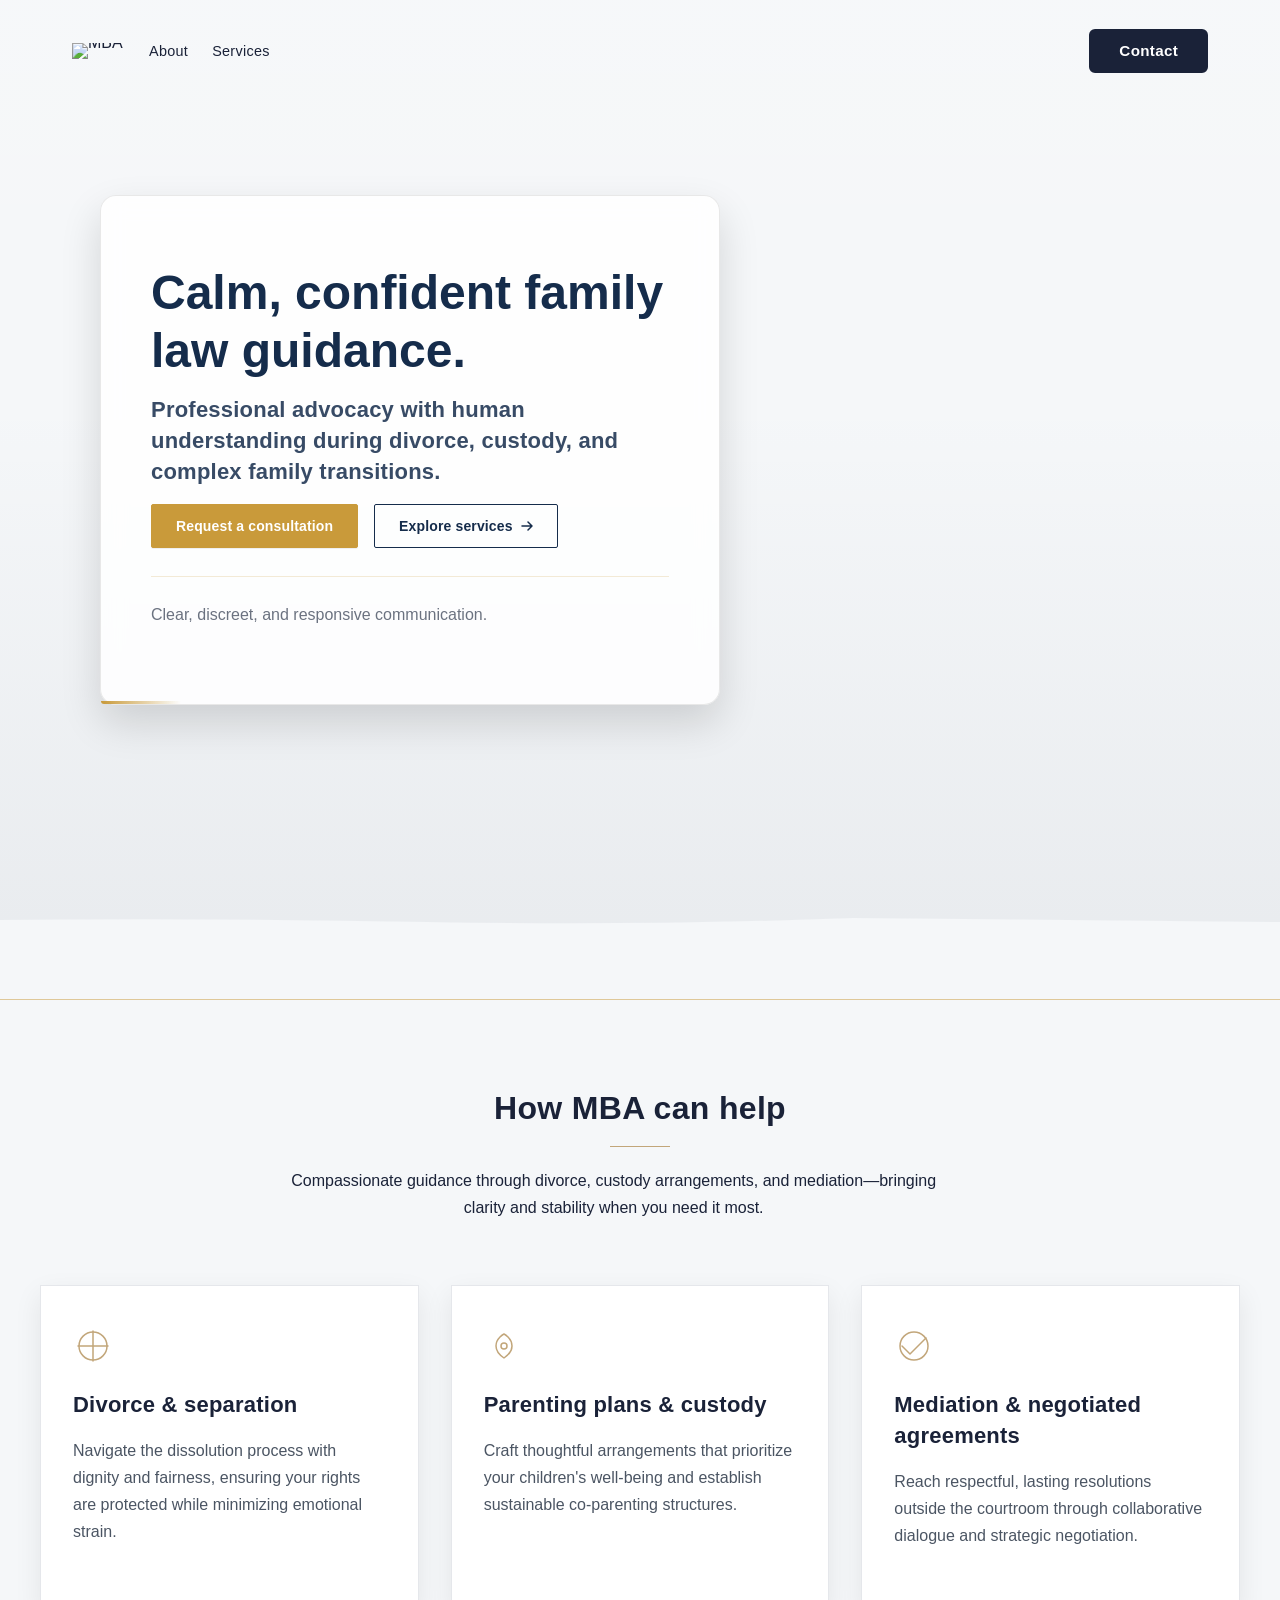
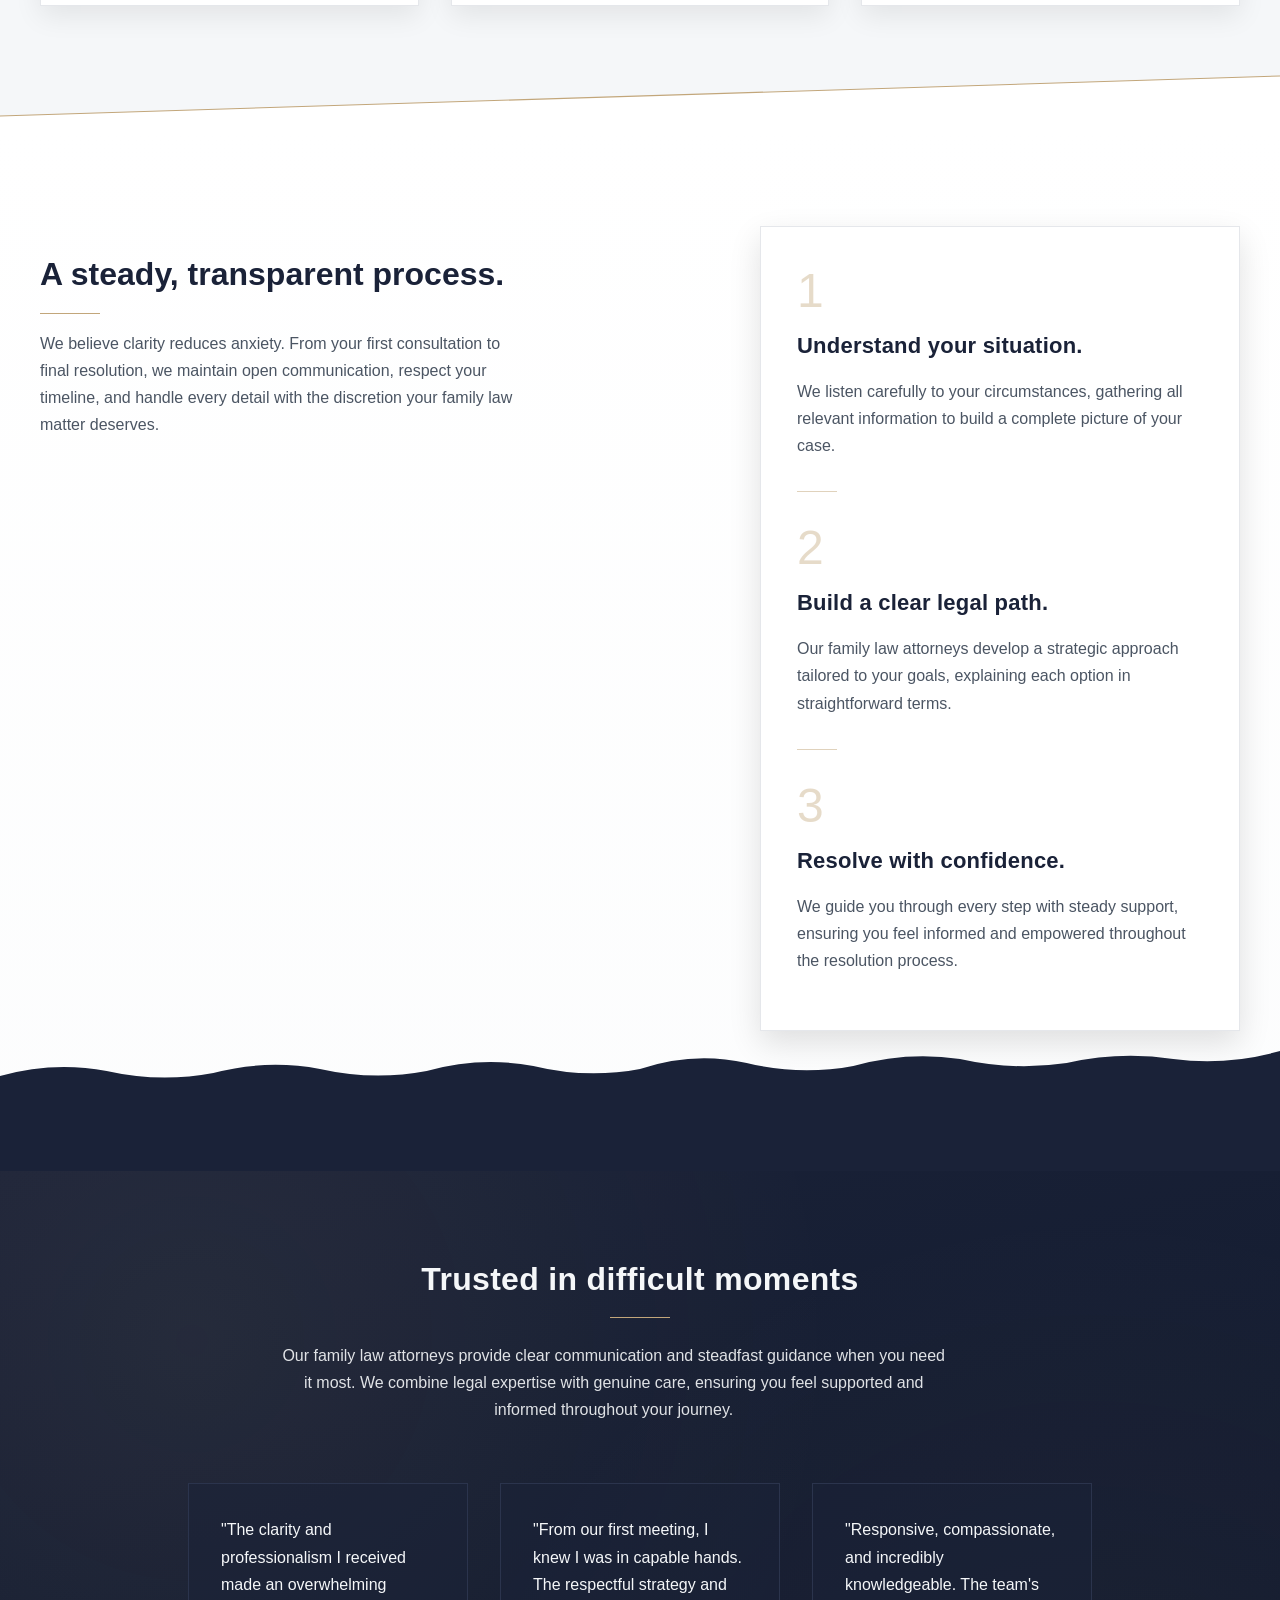
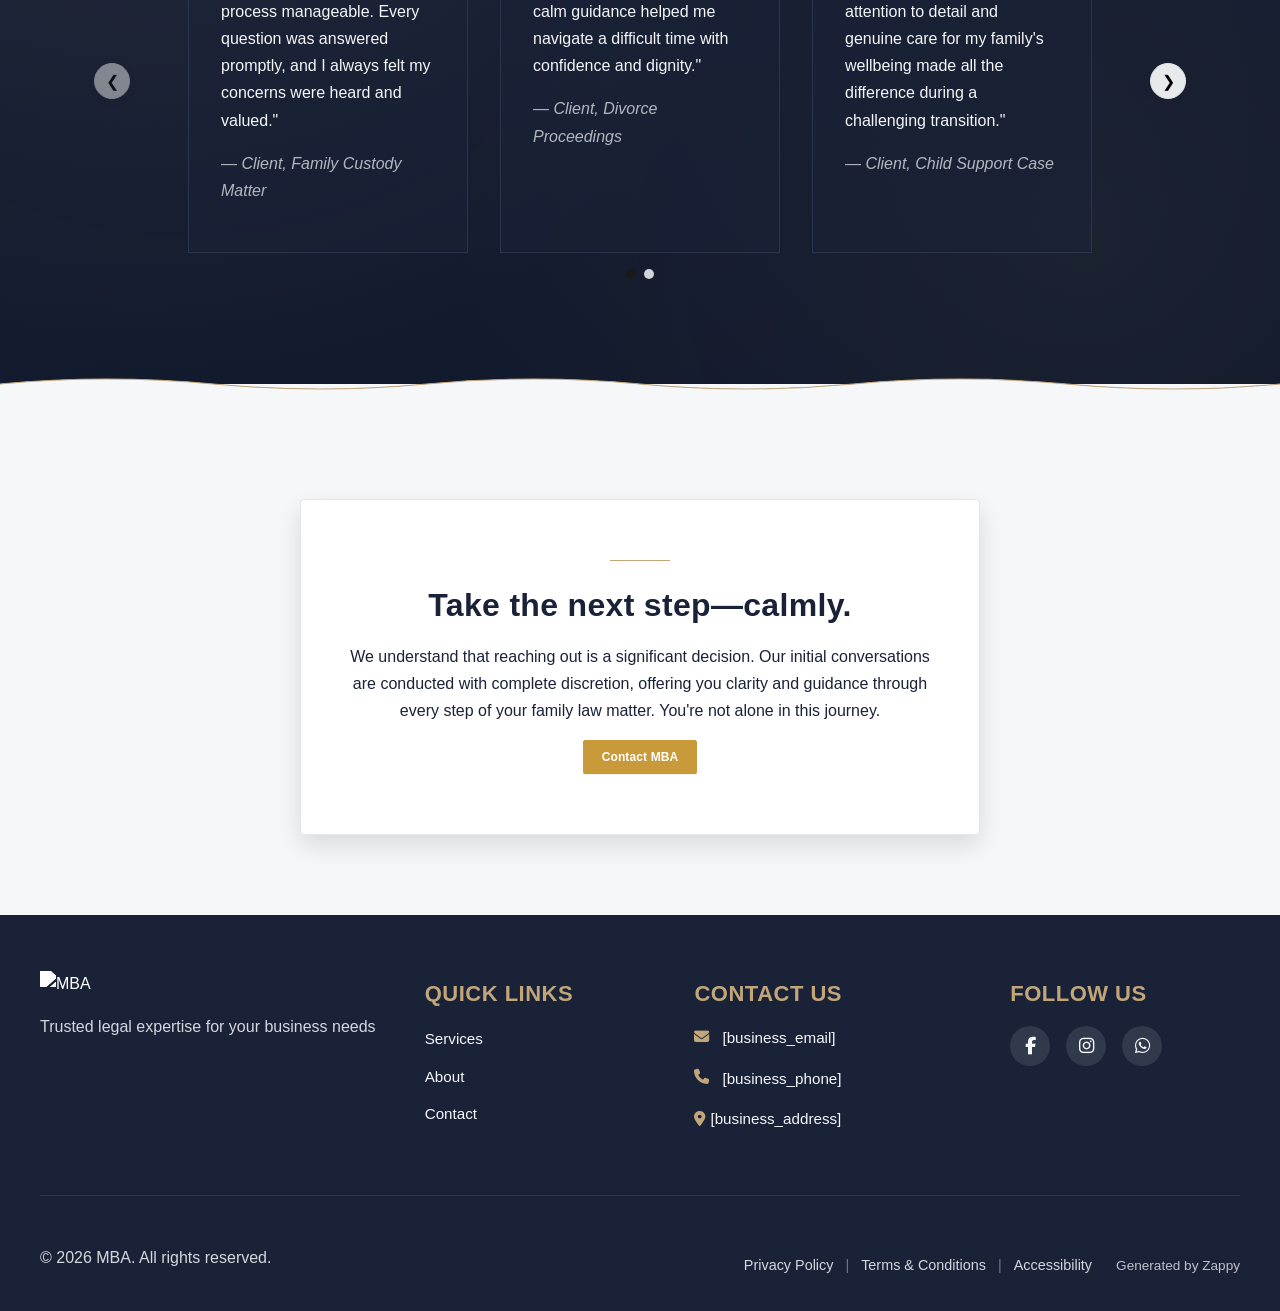
==== commit bde04a18: "Background sync: Progressive GitHub Sync" ====
--- a/index.html
+++ b/index.html
@@ -477,50 +477,442 @@
   }
 }
 </style>
+
+          <style id="zappy-cta-mobile-style">
+            /* Hide CTA list item on desktop (tablets and up) */
+            @media (min-width: 769px) {
+              .nav-cta-item-mobile {
+                display: none !important;
+              }
+            }
+            /* Show CTA list item on mobile */
+            @media (max-width: 768px) {
+              .nav-cta-item-mobile {
+                display: list-item !important;
+              }
+            }
+          </style>
+        
+          <style id="zappy-nested-menu-style">
+            /* Desktop only: vertically center nav items */
+            @media (min-width: 769px) {
+              .nav-menu,
+              #navMenu {
+                align-items: center !important;
+              }
+            }
+            
+            /* Menu Group styling (non-clickable parent) - TOP LEVEL ONLY with ultra-specific selector */
+            .nav-menu > li > .menu-group-title,
+            #navMenu > li > .menu-group-title {
+              display: inline-block !important;
+              padding: 0.5rem 1rem !important;
+              color: var(--nav-color) !important;
+              font-weight: 500 !important;
+              line-height: 1.7 !important;
+              cursor: default !important;
+              user-select: none !important;
+              vertical-align: middle !important;
+              text-decoration: none !important;
+              margin: 0 !important;
+              transition: color 0.3s ease !important;
+            }
+            
+            .nav-menu > li > .menu-group-title:hover,
+            #navMenu > li > .menu-group-title:hover {
+              color: var(--nav-hover-color) !important;
+            }
+            
+            /* Desktop: show submenu on Menu Group hover */
+            li:has(.menu-group-title):hover > .sub-menu {
+              opacity: 1 !important;
+              visibility: visible !important;
+              transform: translateY(0) !important;
+              pointer-events: auto !important; /* Enable interaction when hovering */
+            }
+            
+            /* Hide menu items marked as hidden (overrides hover states) */
+            .zappy-hidden-menu-item,
+            li:has(.menu-group-title):hover > .sub-menu .zappy-hidden-menu-item {
+              display: none !important;
+              opacity: 0 !important;
+              visibility: hidden !important;
+              pointer-events: none !important;
+            }
+            
+            /* Keep submenu visible when hovering over the submenu itself */
+            .sub-menu:hover {
+              opacity: 1 !important;
+              visibility: visible !important;
+              pointer-events: auto !important;
+            }
+            
+            /* Nested dropdown menu styles - using more specific selectors */
+            .nav-menu .sub-menu,
+            nav .sub-menu,
+            .navbar .sub-menu {
+              display: block !important; /* Ensure submenu is in the DOM */
+              position: absolute !important;
+              top: 100%;
+              left: 0;
+              right: auto;
+              min-width: 200px;
+              background: white;
+              box-shadow: 0 4px 12px rgba(0, 0, 0, 0.15);
+              border-radius: 8px;
+              padding: 8px 0;
+              margin-top: 0px; /* Remove gap to prevent hover loss */
+              opacity: 0 !important;
+              visibility: hidden !important;
+              transform: translateY(-10px);
+              transition: opacity 0.3s ease, transform 0.3s ease, visibility 0.3s;
+              z-index: 1000;
+              list-style: none;
+              pointer-events: none; /* Prevent interaction when hidden */
+            }
+            
+            /* RTL (Hebrew/Arabic) submenu positioning - align to right instead of left */
+            [dir="rtl"] .nav-menu .sub-menu,
+            [dir="rtl"] nav .sub-menu,
+            [dir="rtl"] .navbar .sub-menu,
+            html[lang="he"] .nav-menu .sub-menu,
+            html[lang="he"] nav .sub-menu,
+            html[lang="he"] .navbar .sub-menu,
+            html[lang="ar"] .nav-menu .sub-menu,
+            html[lang="ar"] nav .sub-menu,
+            html[lang="ar"] .navbar .sub-menu {
+              left: auto;
+              right: 0;
+            }
+            
+            /* Show submenu on parent hover - more specific selectors */
+            .nav-menu li:hover > .sub-menu,
+            nav li:hover > .sub-menu,
+            .navbar li:hover > .sub-menu {
+              opacity: 1 !important;
+              visibility: visible !important;
+              transform: translateY(0) !important;
+              pointer-events: auto !important; /* Enable interaction when visible */
+            }
+            
+            /* Parent item must be relatively positioned */
+            .nav-menu li:has(.sub-menu),
+            nav li:has(.sub-menu),
+            .navbar li:has(.sub-menu) {
+              position: relative;
+            }
+            
+            /* Style for submenu items */
+            .sub-menu li {
+              list-style: none;
+              margin: 0;
+              padding: 0;
+            }
+            
+            .sub-menu a,
+            .sub-menu .menu-group-title {
+              display: block !important;
+              padding: 10px 12px !important;
+              color: #333 !important;
+              font-weight: 600 !important;
+              text-decoration: none;
+              transition: background-color 0.2s;
+              white-space: nowrap;
+              cursor: default;
+            }
+            
+            .sub-menu a:hover {
+              background-color: #f5f5f5;
+            }
+            
+            /* CRITICAL: Override submenu styles for TOP-LEVEL Menu Groups only - must come AFTER submenu styles */
+            .nav-menu > li > .menu-group-title,
+            #navMenu > li > .menu-group-title {
+              display: inline-block !important;
+              padding: 0.5rem 1rem !important;
+              color: var(--nav-color) !important;
+              font-weight: 500 !important;
+              line-height: 1.7 !important;
+              cursor: default !important;
+              user-select: none !important;
+              vertical-align: middle !important;
+              text-decoration: none !important;
+              margin: 0 !important;
+              transition: color 0.3s ease !important;
+            }
+            
+            .nav-menu > li > .menu-group-title:hover,
+            #navMenu > li > .menu-group-title:hover {
+              color: var(--nav-hover-color) !important;
+              background-color: transparent !important;
+            }
+            
+            /* On mobile, show nested menus as expandable accordion */
+            @media (max-width: 768px) {
+              /* Mobile submenu styling */
+              .nav-menu .sub-menu,
+              nav .sub-menu,
+              .navbar .sub-menu {
+                position: static !important;
+                transform: none !important;
+                box-shadow: none !important;
+                background: transparent !important;
+                margin-top: 0 !important;
+                max-height: 0;
+                overflow: hidden;
+                opacity: 0;
+                visibility: hidden;
+                transition: max-height 0.3s ease, opacity 0.3s ease, visibility 0.3s ease, padding 0.3s ease;
+                padding: 0 !important;
+                border-radius: 0 !important;
+              }
+              
+              /* Expanded state */
+              .sub-menu.mobile-expanded {
+                max-height: 500px !important;
+                opacity: 1 !important;
+                visibility: visible !important;
+                padding: 8px 0 8px 16px !important;
+              }
+              
+              /* RTL padding adjustment */
+              [dir="rtl"] .sub-menu.mobile-expanded,
+              html[lang="he"] .sub-menu.mobile-expanded,
+              html[lang="ar"] .sub-menu.mobile-expanded {
+                padding: 8px 16px 8px 0 !important;
+              }
+              
+              /* Disable hover behavior on mobile */
+              .nav-menu li:hover > .sub-menu,
+              nav li:hover > .sub-menu,
+              .navbar li:hover > .sub-menu {
+                opacity: 0;
+                visibility: hidden;
+                pointer-events: none;
+              }
+              
+              /* Enable visibility for expanded submenus */
+              .nav-menu li > .sub-menu.mobile-expanded,
+              nav li > .sub-menu.mobile-expanded,
+              .navbar li > .sub-menu.mobile-expanded {
+                opacity: 1 !important;
+                visibility: visible !important;
+                pointer-events: auto !important;
+              }
+              
+              .sub-menu a {
+                padding: 10px 0 !important;
+                display: block !important;
+                font-size: 14px !important;
+              }
+              
+              .sub-menu a:hover {
+                background-color: transparent !important;
+              }
+              
+              /* Parent item wrapper - flex layout with relative positioning for absolute toggle */
+              .nav-menu li:has(.sub-menu),
+              nav li:has(.sub-menu),
+              .navbar li:has(.sub-menu) {
+                display: flex !important;
+                flex-wrap: wrap !important;
+                align-items: center !important;
+                position: relative !important;
+                min-height: 44px !important;
+              }
+              
+              /* Parent link - takes full width since toggle is absolute (not a flex child) */
+              .nav-menu li:has(.sub-menu) > a,
+              nav li:has(.sub-menu) > a,
+              .navbar li:has(.sub-menu) > a,
+              .nav-menu > li > .menu-group-title,
+              #navMenu > li > .menu-group-title {
+                flex: 1 !important;
+                min-width: 0 !important;
+              }
+              
+              /* Normalize menu-group-title in mobile nav to match link alignment */
+              .nav-menu > li > .menu-group-title,
+              #navMenu > li > .menu-group-title {
+                padding: 0 !important;
+                line-height: inherit !important;
+              }
+              
+              /* Submenu takes full width below parent */
+              .nav-menu li:has(.sub-menu) > .sub-menu,
+              nav li:has(.sub-menu) > .sub-menu,
+              .navbar li:has(.sub-menu) > .sub-menu {
+                flex-basis: 100% !important;
+                width: 100% !important;
+              }
+              
+              /* HIDE EXISTING CHEVRONS/ARROWS from cloned sites to prevent duplicates */
+              .nav-menu li:has(.sub-menu) > a .fa-chevron-down,
+              .nav-menu li:has(.sub-menu) > a .fa-angle-down,
+              .nav-menu li:has(.sub-menu) > a [class*="chevron"],
+              .nav-menu li:has(.sub-menu) > a [class*="arrow"],
+              nav li:has(.sub-menu) > a [class*="chevron"],
+              nav li:has(.sub-menu) > a [class*="arrow"],
+              #navMenu li:has(.sub-menu) > a [class*="chevron"],
+              #navMenu li:has(.sub-menu) > a [class*="arrow"] {
+                display: none !important;
+                visibility: hidden !important;
+              }
+              
+              /* Toggle arrow button - flex child that stretches to match nav-link height */
+              .mobile-submenu-toggle {
+                display: flex !important;
+                align-items: center !important;
+                justify-content: center !important;
+                width: 44px !important;
+                height: auto !important;
+                background: transparent !important;
+                border: none !important;
+                cursor: pointer !important;
+                padding: 0 !important;
+                margin: 0 !important;
+                position: static !important;
+                flex-shrink: 0 !important;
+                align-self: stretch !important;
+                z-index: 2 !important;
+                -webkit-tap-highlight-color: transparent;
+              }
+              
+              .mobile-submenu-toggle::after {
+                content: '' !important;
+                display: block !important;
+                width: 0 !important;
+                height: 0 !important;
+                border-left: 6px solid transparent !important;
+                border-right: 6px solid transparent !important;
+                border-top: 7px solid currentColor !important;
+                transition: transform 0.3s ease !important;
+              }
+              
+              /* Rotate arrow when expanded */
+              .mobile-submenu-toggle.expanded::after {
+                transform: rotate(180deg) !important;
+              }
+            }
+            
+            /* Hide toggle button on desktop */
+            @media (min-width: 769px) {
+              .mobile-submenu-toggle {
+                display: none !important;
+              }
+            }
+          </style>
+          
+          <script id="zappy-mobile-menu-script">
+            // Mobile menu toggle for nested submenus (including Menu Groups)
+            // Uses separate toggle button - link navigates, arrow toggles submenu
+            (function() {
+              function initMobileMenuToggles() {
+                // Only run on mobile
+                if (window.innerWidth > 768) {
+                  // Remove any toggle buttons on desktop
+                  document.querySelectorAll('.mobile-submenu-toggle').forEach(btn => btn.remove());
+                  document.querySelectorAll('.sub-menu.mobile-expanded').forEach(menu => {
+                    menu.classList.remove('mobile-expanded');
+                  });
+                  console.log('[MOBILE MENU] Desktop mode - cleanup done');
+                  return;
+                }
+                
+                console.log('[MOBILE MENU] Initializing mobile menu toggles...');
+                
+                // Find all parent menu items (items with .sub-menu)
+                const menuItemsWithSubmenus = document.querySelectorAll(
+                  '.nav-menu li:has(.sub-menu), nav li:has(.sub-menu), .navbar li:has(.sub-menu), #navMenu li:has(.sub-menu)'
+                );
+                
+                console.log('[MOBILE MENU] Found', menuItemsWithSubmenus.length, 'items with submenus');
+                
+                menuItemsWithSubmenus.forEach(function(li) {
+                  // Skip if already has toggle button
+                  if (li.querySelector('.mobile-submenu-toggle')) {
+                    return;
+                  }
+                  
+                  const submenu = li.querySelector('.sub-menu');
+                  const parentLink = li.querySelector(':scope > a') || li.querySelector(':scope > .menu-group-title');
+                  
+                  if (!submenu || !parentLink) return;
+                  
+                  // Create toggle button
+                  const toggleBtn = document.createElement('button');
+                  toggleBtn.className = 'mobile-submenu-toggle';
+                  toggleBtn.setAttribute('aria-label', 'Toggle submenu');
+                  toggleBtn.setAttribute('type', 'button');
+
+                  // Insert toggle button after the link
+                  parentLink.insertAdjacentElement('afterend', toggleBtn);
+                  
+                  console.log('[MOBILE MENU] Created toggle button for:', parentLink.textContent?.trim());
+                  
+                  // Handle toggle button click - only toggles submenu
+                  toggleBtn.addEventListener('click', function(e) {
+                    e.preventDefault();
+                    e.stopPropagation();
+                    
+                    const isExpanded = submenu.classList.contains('mobile-expanded');
+                    
+                    // Close all other submenus first
+                    document.querySelectorAll('.sub-menu.mobile-expanded').forEach(function(menu) {
+                      if (menu !== submenu) {
+                        menu.classList.remove('mobile-expanded');
+                        const otherToggle = menu.parentElement.querySelector('.mobile-submenu-toggle');
+                        if (otherToggle) otherToggle.classList.remove('expanded');
+                      }
+                    });
+                    
+                    // Toggle this submenu
+                    submenu.classList.toggle('mobile-expanded');
+                    toggleBtn.classList.toggle('expanded');
+                    
+                    console.log('[MOBILE MENU] Toggled submenu:', !isExpanded ? 'expanded' : 'collapsed');
+                  });
+                  
+                  // Parent link navigates normally - no preventDefault
+                });
+              }
+              
+              // Initialize on DOM load
+              if (document.readyState === 'loading') {
+                document.addEventListener('DOMContentLoaded', initMobileMenuToggles);
+              } else {
+                initMobileMenuToggles();
+              }
+              
+              // Re-initialize on window resize (but use debounce to avoid too many calls)
+              let resizeTimer;
+              window.addEventListener('resize', function() {
+                clearTimeout(resizeTimer);
+                resizeTimer = setTimeout(initMobileMenuToggles, 250);
+              });
+              
+              // Also initialize when mobile menu becomes visible
+              // This handles cases where the mobile menu is hidden initially
+              const observer = new MutationObserver(function(mutations) {
+                mutations.forEach(function(mutation) {
+                  if (mutation.type === 'attributes' && mutation.attributeName === 'class') {
+                    const target = mutation.target;
+                    if (target.classList.contains('active') || target.style.display !== 'none') {
+                      console.log('[MOBILE MENU] Mobile menu became visible, re-initializing...');
+                      setTimeout(initMobileMenuToggles, 100);
+                    }
+                  }
+                });
+              });
+              
+              // Observe mobile menu containers
+              const mobileMenus = document.querySelectorAll('.mobile-menu, .nav-menu, #navMenu');
+              mobileMenus.forEach(function(menu) {
+                observer.observe(menu, { attributes: true, attributeFilter: ['class', 'style'] });
+              });
+            })();
+          </script>
     <link rel="stylesheet" href="/styles.css">
-
-    <style id="zappy-dropdown-submenu-styles">
-      /* ========== DESKTOP DROPDOWN SUBMENU STYLES ========== */
-      /* Base styles for dropdown submenus - parent must be positioned */
-      .nav-menu li:has(.sub-menu), nav li:has(.sub-menu), .navbar li:has(.sub-menu), #navMenu li:has(.sub-menu) { position: relative; }
-      /* Submenu base - hidden by default */
-      .nav-menu .sub-menu, nav .sub-menu, .navbar .sub-menu, #navMenu .sub-menu { display: block !important; position: absolute !important; top: 100%; left: 0; min-width: 220px; background: white; border-radius: 8px; box-shadow: 0 8px 25px rgba(0,0,0,0.15); padding: 8px 0; opacity: 0; visibility: hidden; transform: translateY(10px); transition: all 0.3s ease; z-index: 1000; list-style: none; pointer-events: none; }
-      /* CRITICAL: Desktop hover styles to show dropdown */
-      .nav-menu li:hover > .sub-menu, nav li:hover > .sub-menu, .navbar li:hover > .sub-menu, #navMenu li:hover > .sub-menu { opacity: 1 !important; visibility: visible !important; transform: translateY(0) !important; pointer-events: auto !important; }
-      /* Submenu item styling */
-      .sub-menu li { list-style: none; margin: 0; padding: 0; }
-      .sub-menu a { display: block !important; padding: 10px 16px !important; color: #333 !important; font-weight: 500; text-decoration: none; white-space: nowrap; transition: background-color 0.2s; }
-      .sub-menu a:hover { background-color: #f5f5f5; }
-      /* RTL (Hebrew/Arabic) dropdown positioning */
-      [dir="rtl"] .nav-menu .sub-menu, [dir="rtl"] nav .sub-menu, [dir="rtl"] .navbar .sub-menu, html[lang="he"] .nav-menu .sub-menu, html[lang="he"] nav .sub-menu, html[lang="he"] .navbar .sub-menu, html[lang="ar"] .nav-menu .sub-menu, html[lang="ar"] nav .sub-menu, html[lang="ar"] .navbar .sub-menu { left: auto !important; right: 0 !important; }
-      /* Hide empty dropdown menus */
-      .sub-menu:empty, .sub-menu:not(:has(li:not(.zappy-hidden-menu-item))), .sub-menu:not(:has(li)) { display: none !important; opacity: 0 !important; visibility: hidden !important; pointer-events: none !important; }
-      /* Desktop: show submenu on Menu Group hover */
-      li:has(.menu-group-title):hover > .sub-menu { opacity: 1 !important; visibility: visible !important; transform: translateY(0) !important; pointer-events: auto !important; }
-      /* Menu Group title styling */
-      .nav-menu > li > .menu-group-title, #navMenu > li > .menu-group-title { display: inline-block; padding: 0.5rem 1rem; cursor: default; user-select: none; }
-      
-      /* ========== MOBILE SUBMENU STYLES ========== */
-      @media (max-width: 768px) {
-        .nav-menu .sub-menu, nav .sub-menu, .navbar .sub-menu, #navMenu .sub-menu { position: static !important; transform: none !important; box-shadow: none !important; background: transparent !important; max-height: 0; overflow: hidden; opacity: 0; visibility: hidden; transition: max-height 0.3s ease, opacity 0.3s ease; padding: 0 !important; border-radius: 0 !important; }
-        .sub-menu.mobile-expanded { max-height: 500px !important; opacity: 1 !important; visibility: visible !important; padding: 8px 0 8px 16px !important; }
-        [dir="rtl"] .sub-menu.mobile-expanded, html[lang="he"] .sub-menu.mobile-expanded { padding: 8px 16px 8px 0 !important; }
-        /* Disable hover behavior on mobile */
-        .nav-menu li:hover > .sub-menu, nav li:hover > .sub-menu, .navbar li:hover > .sub-menu, #navMenu li:hover > .sub-menu { opacity: 0; visibility: hidden; pointer-events: none; }
-        .nav-menu li > .sub-menu.mobile-expanded, nav li > .sub-menu.mobile-expanded, .navbar li > .sub-menu.mobile-expanded, #navMenu li > .sub-menu.mobile-expanded { opacity: 1 !important; visibility: visible !important; pointer-events: auto !important; }
-        .nav-menu li:has(.sub-menu), nav li:has(.sub-menu), .navbar li:has(.sub-menu), #navMenu li:has(.sub-menu) { display: flex !important; flex-wrap: wrap !important; align-items: center !important; position: relative !important; min-height: 44px !important; }
-        .nav-menu li:has(.sub-menu) > a, nav li:has(.sub-menu) > a, .navbar li:has(.sub-menu) > a, #navMenu li:has(.sub-menu) > a { flex: 1 !important; min-width: 0 !important; }
-        .nav-menu li:has(.sub-menu) > .menu-group-title, nav li:has(.sub-menu) > .menu-group-title, .navbar li:has(.sub-menu) > .menu-group-title, #navMenu li:has(.sub-menu) > .menu-group-title { flex: 1 !important; min-width: 0 !important; padding: 0 !important; line-height: inherit !important; }
-        .nav-menu li:has(.sub-menu) > .sub-menu, nav li:has(.sub-menu) > .sub-menu, .navbar li:has(.sub-menu) > .sub-menu, #navMenu li:has(.sub-menu) > .sub-menu { flex-basis: 100% !important; width: 100% !important; }
-        .nav-menu li:has(.sub-menu) > a [class*="chevron"], .nav-menu li:has(.sub-menu) > a [class*="arrow"], .nav-menu li:has(.sub-menu) > a .fa-chevron-down, .nav-menu li:has(.sub-menu) > a .fa-angle-down, nav li:has(.sub-menu) > a [class*="chevron"], nav li:has(.sub-menu) > a [class*="arrow"], #navMenu li:has(.sub-menu) > a [class*="chevron"], #navMenu li:has(.sub-menu) > a [class*="arrow"] { display: none !important; visibility: hidden !important; }
-        .mobile-submenu-toggle { display: flex !important; align-items: center !important; justify-content: center !important; width: 44px !important; height: auto !important; background: transparent !important; border: none !important; cursor: pointer !important; color: var(--text-dark) !important; position: static !important; flex-shrink: 0 !important; align-self: stretch !important; z-index: 2 !important; padding: 0 !important; margin: 0 !important; }
-        .mobile-submenu-toggle::after { content: '' !important; width: 0 !important; height: 0 !important; border-left: 6px solid transparent !important; border-right: 6px solid transparent !important; border-top: 7px solid currentColor !important; transition: transform 0.3s ease !important; }
-        .mobile-submenu-toggle.expanded::after { transform: rotate(180deg) !important; }
-        .sub-menu a { padding: 10px 0 !important; display: block !important; color: var(--text-dark) !important; }
-        .navbar .sub-menu li a, nav.navbar .sub-menu li a, .zappy-products-dropdown .sub-menu a { color: var(--text-dark) !important; }
-      }
-      @media (min-width: 769px) { .mobile-submenu-toggle { display: none !important; } }
-    </style>
 
     <style id="zappy-widget-visibility">
       #mic-access-tool-general-button, .mic-access-tool-general-button,
@@ -533,7 +925,7 @@
 </head>
 <body>
 
-  <nav class="navbar"><button class="mobile-toggle" id="mobileToggle" aria-label="Menu"><svg class="hamburger-icon" width="24" height="24" viewbox="0 0 24 24" fill="none"><path d="M3 12h18M3 6h18M3 18h18" stroke="currentColor" stroke-width="2" stroke-linecap="round"></path></svg><svg class="close-icon" width="24" height="24" viewbox="0 0 24 24" fill="none" style="display:none;"><path d="M18 6L6 18M6 6l12 12" stroke="currentColor" stroke-width="2" stroke-linecap="round"></path></svg></button><button class="phone-header-btn" aria-label="Call"><svg width="20" height="20" viewbox="0 0 24 24" fill="currentColor"><path d="M22 16.92v3a2 2 0 0 1-2.18 2 19.79 19.79 0 0 1-8.63-3.07 19.5 19.5 0 0 1-6-6 19.79 19.79 0 0 1-3.07-8.67A2 2 0 0 1 4.11 2h3a2 2 0 0 1 2 1.72 12.84 12.84 0 0 0 .7 2.81 2 2 0 0 1-.45 2.11L8.09 9.91a16 16 0 0 0 6 6l1.27-1.27a2 2 0 0 1 2.11-.45 12.84 12.84 0 0 0 2.81.7A2 2 0 0 1 22 16.92z"></path></svg></button><div class="nav-container"><div class="nav-brand"><a href="/" class="logo-link"><img src="/assets/mba-legal-services-logo.webp" alt="MBA" class="logo"></a></div><ul class="nav-menu" id="navMenu"><li><a href="/services">Services</a></li><li><a href="/about">About</a></li></ul><div class="nav-cta-container"><a href="/contact" class="nav-cta-btn">Contact</a></div></div></nav>
+  <nav class="navbar"><button class="mobile-toggle" id="mobileToggle" aria-label="Menu"><svg class="hamburger-icon" width="24" height="24" viewBox="0 0 24 24" fill="none"><path d="M3 12h18M3 6h18M3 18h18" stroke="currentColor" stroke-width="2" stroke-linecap="round"/></svg><svg class="close-icon" width="24" height="24" viewBox="0 0 24 24" fill="none" style="display:none;"><path d="M18 6L6 18M6 6l12 12" stroke="currentColor" stroke-width="2" stroke-linecap="round"/></svg></button><button class="phone-header-btn" aria-label="Call"><svg width="20" height="20" viewBox="0 0 24 24" fill="currentColor"><path d="M22 16.92v3a2 2 0 0 1-2.18 2 19.79 19.79 0 0 1-8.63-3.07 19.5 19.5 0 0 1-6-6 19.79 19.79 0 0 1-3.07-8.67A2 2 0 0 1 4.11 2h3a2 2 0 0 1 2 1.72 12.84 12.84 0 0 0 .7 2.81 2 2 0 0 1-.45 2.11L8.09 9.91a16 16 0 0 0 6 6l1.27-1.27a2 2 0 0 1 2.11-.45 12.84 12.84 0 0 0 2.81.7A2 2 0 0 1 22 16.92z"/></svg></button><div class="nav-container"><div class="nav-brand"><a href="/" class="logo-link"><img src="/assets/mba-legal-services-logo.webp" alt="MBA" class="logo"></a></div><ul class="nav-menu" id="navMenu"><li><a href="/about">About</a></li><li><a href="/services">Services</a></li><li class="nav-cta-item-mobile"><a href="/contact">Contact</a></li></ul><div class="nav-cta-container"><a href="/contact" class="nav-cta-btn">Contact</a></div></div></nav>
   
   <main>
     <section class="home-Hero-section" data-layout-spec="Home-Hero" data-zappy-section="true" data-hero-type="fullscreen-scrim">
@@ -551,8 +943,8 @@
         </a>
         <a href="/services" class="home-Hero-section__btn home-Hero-section__btn--secondary">
           <span class="home-Hero-section__btn-text">Explore services</span>
-          <svg class="home-Hero-section__btn-icon" width="12" height="12" viewbox="0 0 12 12" fill="none" xmlns="http://www.w3.org/2000/svg">
-            <path d="M1 6h10M7 2l4 4-4 4" stroke="currentColor" stroke-width="1.5" stroke-linecap="round" stroke-linejoin="round"></path>
+          <svg class="home-Hero-section__btn-icon" width="12" height="12" viewBox="0 0 12 12" fill="none" xmlns="http://www.w3.org/2000/svg">
+            <path d="M1 6h10M7 2l4 4-4 4" stroke="currentColor" stroke-width="1.5" stroke-linecap="round" stroke-linejoin="round"/>
           </svg>
         </a>
       </div>
@@ -564,15 +956,15 @@
   </div>
   
   <div class="home-Hero-section__divider-wrapper">
-    <svg data-no-icon-edit="true" aria-hidden="true" viewbox="0 0 1200 100" preserveaspectratio="none" xmlns="http://www.w3.org/2000/svg">
+    <svg data-no-icon-edit="true" aria-hidden="true" viewBox="0 0 1200 100" preserveAspectRatio="none" xmlns="http://www.w3.org/2000/svg">
       <defs>
-        <lineargradient id="marbleFade" x1="0%" y1="0%" x2="0%" y2="100%">
-          <stop offset="0%" style="stop-color:#D9D9D9;stop-opacity:0.4"></stop>
-          <stop offset="100%" style="stop-color:#F2F2F2;stop-opacity:1"></stop>
-        </lineargradient>
+        <linearGradient id="marbleFade" x1="0%" y1="0%" x2="0%" y2="100%">
+          <stop offset="0%" style="stop-color:#D9D9D9;stop-opacity:0.4"/>
+          <stop offset="100%" style="stop-color:#F2F2F2;stop-opacity:1"/>
+        </linearGradient>
       </defs>
-      <path d="M0,100 L0,20 Q200,18 400,22 T800,18 Q1000,20 1200,22 L1200,100 Z" fill="var(--bg-light)"></path>
-      <line x1="0" y1="100" x2="1200" y2="100" stroke="#C99A3A" stroke-width="1"></line>
+      <path d="M0,100 L0,20 Q200,18 400,22 T800,18 Q1000,20 1200,22 L1200,100 Z" fill="var(--bg-light)"/>
+      <line x1="0" y1="100" x2="1200" y2="100" stroke="#C99A3A" stroke-width="1"/>
     </svg>
   </div>
 </section>
@@ -588,9 +980,9 @@
     <div class="home-services-grid">
       <article class="home-services-card">
         <div class="home-services-icon-wrapper">
-          <svg data-element-type="icon" data-icon-type="svg" width="40" height="40" viewbox="0 0 40 40" fill="none" xmlns="http://www.w3.org/2000/svg">
-            <path d="M20 5L20 35M5 20L35 20" stroke="currentColor" stroke-width="1.5" stroke-linecap="round"></path>
-            <circle cx="20" cy="20" r="14" stroke="currentColor" stroke-width="1.5" fill="none"></circle>
+          <svg data-element-type="icon" data-icon-type="svg" width="40" height="40" viewBox="0 0 40 40" fill="none" xmlns="http://www.w3.org/2000/svg">
+            <path d="M20 5L20 35M5 20L35 20" stroke="currentColor" stroke-width="1.5" stroke-linecap="round"/>
+            <circle cx="20" cy="20" r="14" stroke="currentColor" stroke-width="1.5" fill="none"/>
           </svg>
         </div>
         <h3>Divorce &amp; separation</h3>
@@ -599,9 +991,9 @@
       
       <article class="home-services-card">
         <div class="home-services-icon-wrapper">
-          <svg data-element-type="icon" data-icon-type="svg" width="40" height="40" viewbox="0 0 40 40" fill="none" xmlns="http://www.w3.org/2000/svg">
-            <path d="M20 8C20 8 12 12 12 20C12 24 14 28 20 32C26 28 28 24 28 20C28 12 20 8 20 8Z" stroke="currentColor" stroke-width="1.5" stroke-linejoin="round" fill="none"></path>
-            <circle cx="20" cy="20" r="3" stroke="currentColor" stroke-width="1.5" fill="none"></circle>
+          <svg data-element-type="icon" data-icon-type="svg" width="40" height="40" viewBox="0 0 40 40" fill="none" xmlns="http://www.w3.org/2000/svg">
+            <path d="M20 8C20 8 12 12 12 20C12 24 14 28 20 32C26 28 28 24 28 20C28 12 20 8 20 8Z" stroke="currentColor" stroke-width="1.5" stroke-linejoin="round" fill="none"/>
+            <circle cx="20" cy="20" r="3" stroke="currentColor" stroke-width="1.5" fill="none"/>
           </svg>
         </div>
         <h3>Parenting plans &amp; custody</h3>
@@ -610,9 +1002,9 @@
       
       <article class="home-services-card">
         <div class="home-services-icon-wrapper">
-          <svg data-element-type="icon" data-icon-type="svg" width="40" height="40" viewbox="0 0 40 40" fill="none" xmlns="http://www.w3.org/2000/svg">
-            <path d="M8 20L16 28L32 12" stroke="currentColor" stroke-width="1.5" stroke-linecap="round" stroke-linejoin="round"></path>
-            <circle cx="20" cy="20" r="14" stroke="currentColor" stroke-width="1.5" fill="none"></circle>
+          <svg data-element-type="icon" data-icon-type="svg" width="40" height="40" viewBox="0 0 40 40" fill="none" xmlns="http://www.w3.org/2000/svg">
+            <path d="M8 20L16 28L32 12" stroke="currentColor" stroke-width="1.5" stroke-linecap="round" stroke-linejoin="round"/>
+            <circle cx="20" cy="20" r="14" stroke="currentColor" stroke-width="1.5" fill="none"/>
           </svg>
         </div>
         <h3>Mediation &amp; negotiated agreements</h3>
@@ -622,16 +1014,16 @@
   </div>
   
   <div class="home-services-divider-wrapper">
-    <svg data-no-icon-edit="true" aria-hidden="true" viewbox="0 0 1200 60" preserveaspectratio="none" xmlns="http://www.w3.org/2000/svg">
+    <svg data-no-icon-edit="true" aria-hidden="true" viewBox="0 0 1200 60" preserveAspectRatio="none" xmlns="http://www.w3.org/2000/svg">
       <defs>
-        <lineargradient id="home-services-divider-stroke" x1="0%" y1="0%" x2="100%" y2="0%">
-          <stop offset="0%" style="stop-color:var(--accent);stop-"></stop>
-          <stop offset="50%" style="stop-color:var(--accent);stop-opacity:1"></stop>
-          <stop offset="100%" style="stop-color:var(--accent);stop-"></stop>
-        </lineargradient>
+        <linearGradient id="home-services-divider-stroke" x1="0%" y1="0%" x2="100%" y2="0%">
+          <stop offset="0%" style="stop-color:var(--accent);stop-"/>
+          <stop offset="50%" style="stop-color:var(--accent);stop-opacity:1"/>
+          <stop offset="100%" style="stop-color:var(--accent);stop-"/>
+        </linearGradient>
       </defs>
-      <path d="M0,60 L0,50 L1200,10 L1200,60 Z" fill="#FFFFFF"></path>
-      <line x1="0" y1="50" x2="1200" y2="10" stroke="url(#home-services-divider-stroke)" stroke-width="1"></line>
+      <path d="M0,60 L0,50 L1200,10 L1200,60 Z" fill="#FFFFFF"/>
+      <line x1="0" y1="50" x2="1200" y2="10" stroke="url(#home-services-divider-stroke)" stroke-width="1"/>
     </svg>
   </div>
 </section>
@@ -667,8 +1059,8 @@
     </div>
   </div>
   <div class="home-process-divider-wrapper">
-    <svg data-no-icon-edit="true" aria-hidden="true" viewbox="0 0 1200 120" preserveaspectratio="none" xmlns="http://www.w3.org/2000/svg">
-      <path d="M1200,120 L1200,0 Q1150,15 1100,8 Q1050,0 1000,12 Q950,20 900,8 Q850,0 800,15 Q750,25 700,12 Q650,0 600,18 Q550,28 500,15 Q450,5 400,20 Q350,30 300,18 Q250,8 200,22 Q150,32 100,20 Q50,10 0,25 L0,120 Z" fill="#1a2238"></path>
+    <svg data-no-icon-edit="true" aria-hidden="true" viewBox="0 0 1200 120" preserveAspectRatio="none" xmlns="http://www.w3.org/2000/svg">
+      <path d="M1200,120 L1200,0 Q1150,15 1100,8 Q1050,0 1000,12 Q950,20 900,8 Q850,0 800,15 Q750,25 700,12 Q650,0 600,18 Q550,28 500,15 Q450,5 400,20 Q350,30 300,18 Q250,8 200,22 Q150,32 100,20 Q50,10 0,25 L0,120 Z" fill="#1a2238"/>
     </svg>
   </div>
 </section>
@@ -697,9 +1089,9 @@
   </div>
   
   <div class="home-testimonials-divider-wrapper">
-    <svg data-no-icon-edit="true" aria-hidden="true" viewbox="0 0 1200 80" preserveaspectratio="none" xmlns="http://www.w3.org/2000/svg">
-      <path d="M0,80 L0,45 Q100,35 200,45 T400,45 Q500,35 600,45 T800,45 Q900,35 1000,45 T1200,45 L1200,80 Z" fill="var(--bg-light)"></path>
-      <path d="M0,45 Q100,35 200,45 T400,45 Q500,35 600,45 T800,45 Q900,35 1000,45 T1200,45" stroke="var(--accent)" stroke-width="1" fill="var(--bg-light)"></path>
+    <svg data-no-icon-edit="true" aria-hidden="true" viewBox="0 0 1200 80" preserveAspectRatio="none" xmlns="http://www.w3.org/2000/svg">
+      <path d="M0,80 L0,45 Q100,35 200,45 T400,45 Q500,35 600,45 T800,45 Q900,35 1000,45 T1200,45 L1200,80 Z" fill="var(--bg-light)"/>
+      <path d="M0,45 Q100,35 200,45 T400,45 Q500,35 600,45 T800,45 Q900,35 1000,45 T1200,45" stroke="var(--accent)" stroke-width="1" fill="var(--bg-light)"/>
     </svg>
   </div>
 </section>
--- a/styles.css
+++ b/styles.css
@@ -4931,6 +4931,82 @@
     height: 80px;
   }
 }
+
+/* ========== RTL MOBILE NAVBAR FIX (zappy-rtl-mobile-fix) ========== */
+/* High-specificity rules to ensure RTL positioning wins over any [lang="en"] conflicts */
+/* For RTL sites: hamburger on RIGHT, phone on LEFT (mirror of LTR layout) */
+/* NOTE: Includes both html[dir="rtl"] AND [dir="rtl"] selectors as fallback */
+/* because some pages may be wrapped with <html lang="en"> (missing dir="rtl" on html) */
+/* but still have dir="rtl" on <body> or other ancestor elements */
+
+@media (max-width: 768px) {
+  /* RTL Mobile Toggle (hamburger) - positioned on RIGHT */
+  /* Using multiple parent selectors for higher specificity */
+  html[dir="rtl"] .navbar .mobile-toggle,
+  html[dir="rtl"] nav .mobile-toggle,
+  html[dir="rtl"] header .mobile-toggle,
+  html[dir="rtl"] .nav-container .mobile-toggle,
+  html[dir="rtl"] .mobile-toggle,
+  [dir="rtl"] .navbar .mobile-toggle,
+  [dir="rtl"] nav .mobile-toggle,
+  [dir="rtl"] header .mobile-toggle,
+  [dir="rtl"] .nav-container .mobile-toggle,
+  [dir="rtl"] .mobile-toggle,
+  html[lang="he"] .mobile-toggle,
+  html[lang="ar"] .mobile-toggle {
+    left: auto !important;
+    right: 15px !important;
+  }
+  
+  /* RTL Phone Button - positioned on LEFT */
+  html[dir="rtl"] .navbar .phone-header-btn,
+  html[dir="rtl"] nav .phone-header-btn,
+  html[dir="rtl"] header .phone-header-btn,
+  html[dir="rtl"] .nav-container .phone-header-btn,
+  html[dir="rtl"] .phone-header-btn,
+  [dir="rtl"] .navbar .phone-header-btn,
+  [dir="rtl"] nav .phone-header-btn,
+  [dir="rtl"] header .phone-header-btn,
+  [dir="rtl"] .nav-container .phone-header-btn,
+  [dir="rtl"] .phone-header-btn,
+  html[lang="he"] .phone-header-btn,
+  html[lang="ar"] .phone-header-btn {
+    left: 15px !important;
+    right: auto !important;
+  }
+  
+  /* RTL Mobile Menu - slides from RIGHT */
+  html[dir="rtl"] .navbar .nav-menu,
+  html[dir="rtl"] nav .nav-menu,
+  html[dir="rtl"] header .nav-menu,
+  html[dir="rtl"] .nav-container .nav-menu,
+  html[dir="rtl"] .nav-menu,
+  [dir="rtl"] .navbar .nav-menu,
+  [dir="rtl"] nav .nav-menu,
+  [dir="rtl"] header .nav-menu,
+  [dir="rtl"] .nav-container .nav-menu,
+  [dir="rtl"] .nav-menu,
+  html[lang="he"] .nav-menu,
+  html[lang="ar"] .nav-menu {
+    left: auto !important;
+    right: 0 !important;
+  }
+  
+  /* RTL Mobile Menu Links - text align right */
+  html[dir="rtl"] .nav-menu a,
+  html[dir="rtl"] .nav-menu li,
+  [dir="rtl"] .nav-menu a,
+  [dir="rtl"] .nav-menu li,
+  html[lang="he"] .nav-menu a,
+  html[lang="he"] .nav-menu li,
+  html[lang="ar"] .nav-menu a,
+  html[lang="ar"] .nav-menu li {
+    text-align: right !important;
+  }
+}
+
+/* ========== END RTL MOBILE NAVBAR FIX ========== */
+
 
 /* ========== NAV CONTAINER MIN-HEIGHT FIX (nav-container-min-height-fix) ========== */
 /* On mobile, all nav children are position:absolute/fixed (out of flow), */
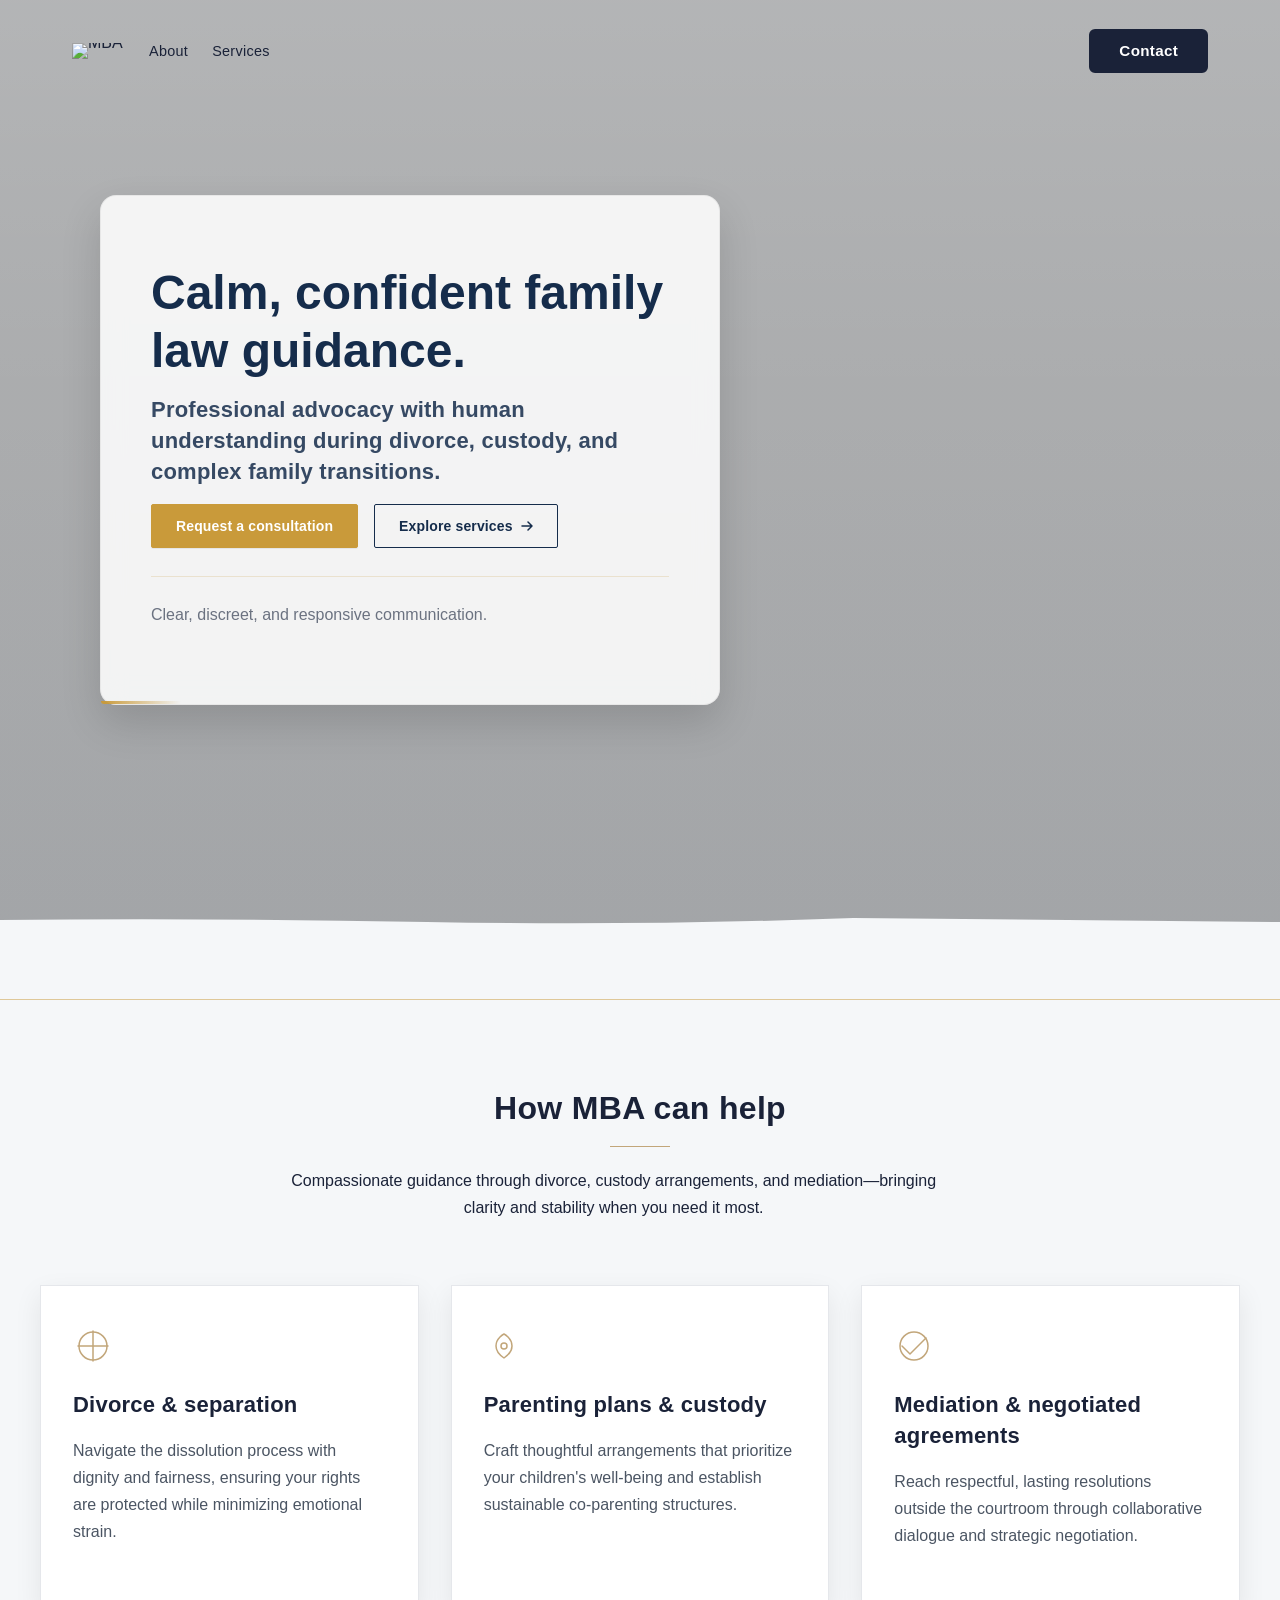
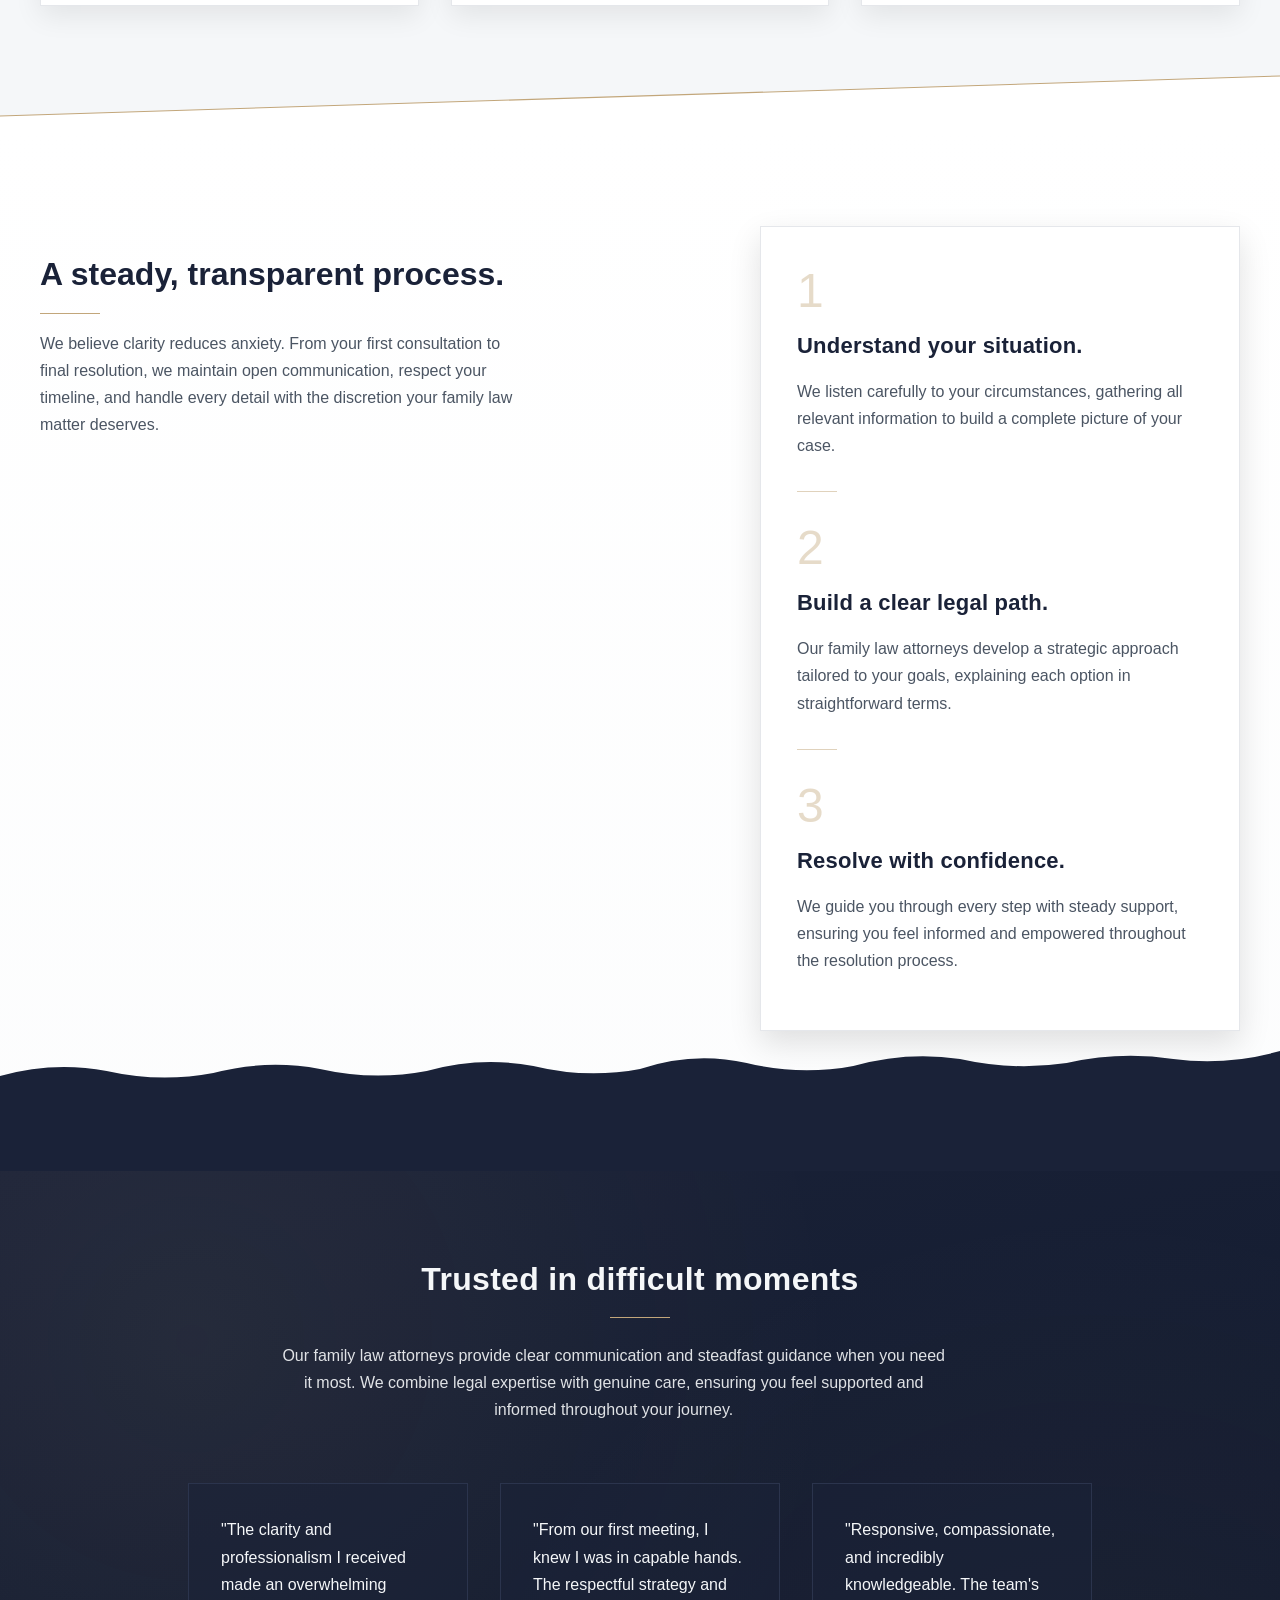
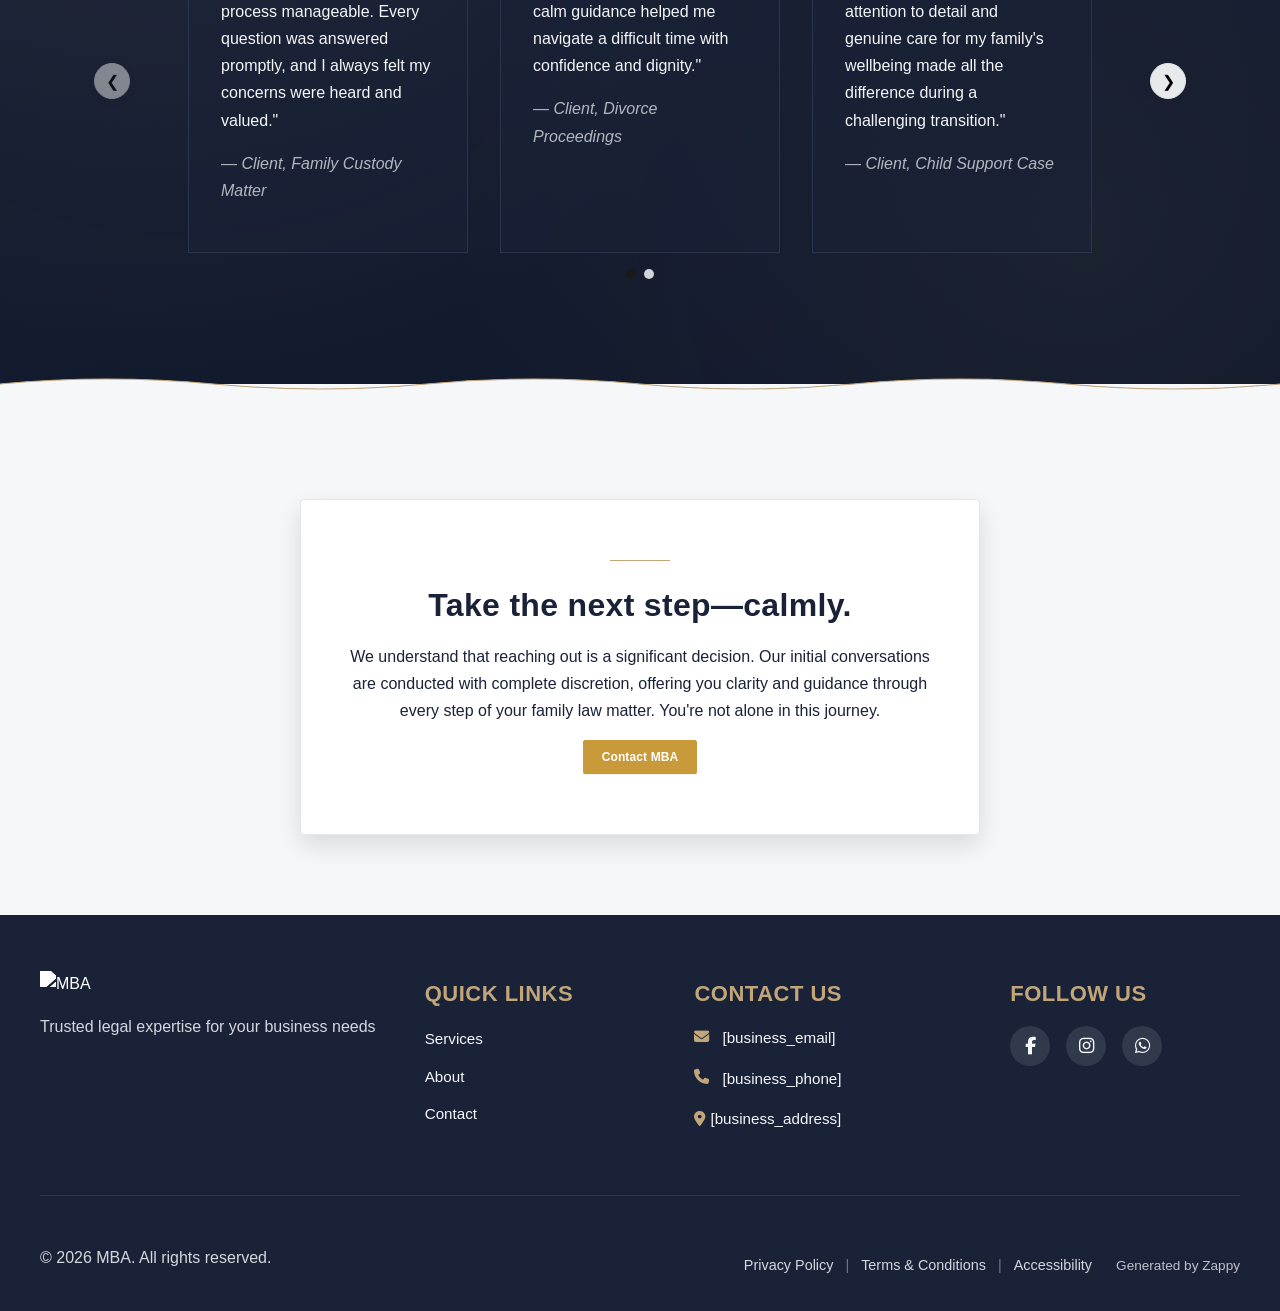
==== commit e286b568: "Background sync: Progressive GitHub Sync" ====
--- a/index.html
+++ b/index.html
@@ -925,10 +925,10 @@
 </head>
 <body>
 
-  <nav class="navbar"><button class="mobile-toggle" id="mobileToggle" aria-label="Menu"><svg class="hamburger-icon" width="24" height="24" viewBox="0 0 24 24" fill="none"><path d="M3 12h18M3 6h18M3 18h18" stroke="currentColor" stroke-width="2" stroke-linecap="round"/></svg><svg class="close-icon" width="24" height="24" viewBox="0 0 24 24" fill="none" style="display:none;"><path d="M18 6L6 18M6 6l12 12" stroke="currentColor" stroke-width="2" stroke-linecap="round"/></svg></button><button class="phone-header-btn" aria-label="Call"><svg width="20" height="20" viewBox="0 0 24 24" fill="currentColor"><path d="M22 16.92v3a2 2 0 0 1-2.18 2 19.79 19.79 0 0 1-8.63-3.07 19.5 19.5 0 0 1-6-6 19.79 19.79 0 0 1-3.07-8.67A2 2 0 0 1 4.11 2h3a2 2 0 0 1 2 1.72 12.84 12.84 0 0 0 .7 2.81 2 2 0 0 1-.45 2.11L8.09 9.91a16 16 0 0 0 6 6l1.27-1.27a2 2 0 0 1 2.11-.45 12.84 12.84 0 0 0 2.81.7A2 2 0 0 1 22 16.92z"/></svg></button><div class="nav-container"><div class="nav-brand"><a href="/" class="logo-link"><img src="/assets/mba-legal-services-logo.webp" alt="MBA" class="logo"></a></div><ul class="nav-menu" id="navMenu"><li><a href="/about">About</a></li><li><a href="/services">Services</a></li><li class="nav-cta-item-mobile"><a href="/contact">Contact</a></li></ul><div class="nav-cta-container"><a href="/contact" class="nav-cta-btn">Contact</a></div></div></nav>
+  <nav class="navbar"><button class="mobile-toggle" id="mobileToggle" aria-label="Menu"><svg class="hamburger-icon" width="24" height="24" viewbox="0 0 24 24" fill="none"><path d="M3 12h18M3 6h18M3 18h18" stroke="currentColor" stroke-width="2" stroke-linecap="round"></path></svg><svg class="close-icon" width="24" height="24" viewbox="0 0 24 24" fill="none" style="display:none;"><path d="M18 6L6 18M6 6l12 12" stroke="currentColor" stroke-width="2" stroke-linecap="round"></path></svg></button><button class="phone-header-btn" aria-label="Call"><svg width="20" height="20" viewbox="0 0 24 24" fill="currentColor"><path d="M22 16.92v3a2 2 0 0 1-2.18 2 19.79 19.79 0 0 1-8.63-3.07 19.5 19.5 0 0 1-6-6 19.79 19.79 0 0 1-3.07-8.67A2 2 0 0 1 4.11 2h3a2 2 0 0 1 2 1.72 12.84 12.84 0 0 0 .7 2.81 2 2 0 0 1-.45 2.11L8.09 9.91a16 16 0 0 0 6 6l1.27-1.27a2 2 0 0 1 2.11-.45 12.84 12.84 0 0 0 2.81.7A2 2 0 0 1 22 16.92z"></path></svg></button><div class="nav-container"><div class="nav-brand"><a href="/" class="logo-link"><img src="/assets/mba-legal-services-logo.webp" alt="MBA" class="logo"></a></div><ul class="nav-menu" id="navMenu"><li><a href="/about">About</a></li><li><a href="/services">Services</a></li><li class="nav-cta-item-mobile"><a href="/contact">Contact</a></li></ul><div class="nav-cta-container"><a href="/contact" class="nav-cta-btn">Contact</a></div></div></nav>
   
   <main>
-    <section class="home-Hero-section" data-layout-spec="Home-Hero" data-zappy-section="true" data-hero-type="fullscreen-scrim">
+    <section class="home-Hero-section" data-layout-spec="Home-Hero" data-zappy-section="true" data-hero-type="fullscreen-scrim" id="zappy-section-1772632664217-925" style="position: relative; overflow: hidden; background-image: linear-gradient(rgba(0, 0, 0, 0.3), rgba(0, 0, 0, 0.3)), url(&quot;assets/business-general-hero-upload-1772632658972.webp&quot;); background-size: cover; background-position: center; background-repeat: no-repeat; --zappy-bg-overlay: rgba(0, 0, 0, 0.3); --zappy-bg-image: url(&quot;assets/business-general-hero-upload-1772632658972.webp&quot;)" data-zappy-bg-type="image" data-zappy-bg-color="" data-zappy-bg-image="assets/business-general-hero-upload-1772632658972.webp" data-zappy-bg-overlay-color="#000000" data-zappy-bg-overlay-opacity="30" data-zappy-bg-video-type="" data-zappy-bg-video-url="">
   <div class="home-Hero-section__background" style="background-image: url('assets/site-home-hero-bg.webp');  background-size: cover; background-position: center;"></div>
   
   <div class="home-Hero-section__container">
@@ -943,8 +943,8 @@
         </a>
         <a href="/services" class="home-Hero-section__btn home-Hero-section__btn--secondary">
           <span class="home-Hero-section__btn-text">Explore services</span>
-          <svg class="home-Hero-section__btn-icon" width="12" height="12" viewBox="0 0 12 12" fill="none" xmlns="http://www.w3.org/2000/svg">
-            <path d="M1 6h10M7 2l4 4-4 4" stroke="currentColor" stroke-width="1.5" stroke-linecap="round" stroke-linejoin="round"/>
+          <svg class="home-Hero-section__btn-icon" width="12" height="12" viewbox="0 0 12 12" fill="none" xmlns="http://www.w3.org/2000/svg">
+            <path d="M1 6h10M7 2l4 4-4 4" stroke="currentColor" stroke-width="1.5" stroke-linecap="round" stroke-linejoin="round"></path>
           </svg>
         </a>
       </div>
@@ -956,15 +956,15 @@
   </div>
   
   <div class="home-Hero-section__divider-wrapper">
-    <svg data-no-icon-edit="true" aria-hidden="true" viewBox="0 0 1200 100" preserveAspectRatio="none" xmlns="http://www.w3.org/2000/svg">
+    <svg data-no-icon-edit="true" aria-hidden="true" viewbox="0 0 1200 100" preserveaspectratio="none" xmlns="http://www.w3.org/2000/svg">
       <defs>
-        <linearGradient id="marbleFade" x1="0%" y1="0%" x2="0%" y2="100%">
-          <stop offset="0%" style="stop-color:#D9D9D9;stop-opacity:0.4"/>
-          <stop offset="100%" style="stop-color:#F2F2F2;stop-opacity:1"/>
-        </linearGradient>
+        <lineargradient id="marbleFade" x1="0%" y1="0%" x2="0%" y2="100%">
+          <stop offset="0%" style="stop-color:#D9D9D9;stop-opacity:0.4"></stop>
+          <stop offset="100%" style="stop-color:#F2F2F2;stop-opacity:1"></stop>
+        </lineargradient>
       </defs>
-      <path d="M0,100 L0,20 Q200,18 400,22 T800,18 Q1000,20 1200,22 L1200,100 Z" fill="var(--bg-light)"/>
-      <line x1="0" y1="100" x2="1200" y2="100" stroke="#C99A3A" stroke-width="1"/>
+      <path d="M0,100 L0,20 Q200,18 400,22 T800,18 Q1000,20 1200,22 L1200,100 Z" fill="var(--bg-light)"></path>
+      <line x1="0" y1="100" x2="1200" y2="100" stroke="#C99A3A" stroke-width="1"></line>
     </svg>
   </div>
 </section>
@@ -980,9 +980,9 @@
     <div class="home-services-grid">
       <article class="home-services-card">
         <div class="home-services-icon-wrapper">
-          <svg data-element-type="icon" data-icon-type="svg" width="40" height="40" viewBox="0 0 40 40" fill="none" xmlns="http://www.w3.org/2000/svg">
-            <path d="M20 5L20 35M5 20L35 20" stroke="currentColor" stroke-width="1.5" stroke-linecap="round"/>
-            <circle cx="20" cy="20" r="14" stroke="currentColor" stroke-width="1.5" fill="none"/>
+          <svg data-element-type="icon" data-icon-type="svg" width="40" height="40" viewbox="0 0 40 40" fill="none" xmlns="http://www.w3.org/2000/svg">
+            <path d="M20 5L20 35M5 20L35 20" stroke="currentColor" stroke-width="1.5" stroke-linecap="round"></path>
+            <circle cx="20" cy="20" r="14" stroke="currentColor" stroke-width="1.5" fill="none"></circle>
           </svg>
         </div>
         <h3>Divorce &amp; separation</h3>
@@ -991,9 +991,9 @@
       
       <article class="home-services-card">
         <div class="home-services-icon-wrapper">
-          <svg data-element-type="icon" data-icon-type="svg" width="40" height="40" viewBox="0 0 40 40" fill="none" xmlns="http://www.w3.org/2000/svg">
-            <path d="M20 8C20 8 12 12 12 20C12 24 14 28 20 32C26 28 28 24 28 20C28 12 20 8 20 8Z" stroke="currentColor" stroke-width="1.5" stroke-linejoin="round" fill="none"/>
-            <circle cx="20" cy="20" r="3" stroke="currentColor" stroke-width="1.5" fill="none"/>
+          <svg data-element-type="icon" data-icon-type="svg" width="40" height="40" viewbox="0 0 40 40" fill="none" xmlns="http://www.w3.org/2000/svg">
+            <path d="M20 8C20 8 12 12 12 20C12 24 14 28 20 32C26 28 28 24 28 20C28 12 20 8 20 8Z" stroke="currentColor" stroke-width="1.5" stroke-linejoin="round" fill="none"></path>
+            <circle cx="20" cy="20" r="3" stroke="currentColor" stroke-width="1.5" fill="none"></circle>
           </svg>
         </div>
         <h3>Parenting plans &amp; custody</h3>
@@ -1002,9 +1002,9 @@
       
       <article class="home-services-card">
         <div class="home-services-icon-wrapper">
-          <svg data-element-type="icon" data-icon-type="svg" width="40" height="40" viewBox="0 0 40 40" fill="none" xmlns="http://www.w3.org/2000/svg">
-            <path d="M8 20L16 28L32 12" stroke="currentColor" stroke-width="1.5" stroke-linecap="round" stroke-linejoin="round"/>
-            <circle cx="20" cy="20" r="14" stroke="currentColor" stroke-width="1.5" fill="none"/>
+          <svg data-element-type="icon" data-icon-type="svg" width="40" height="40" viewbox="0 0 40 40" fill="none" xmlns="http://www.w3.org/2000/svg">
+            <path d="M8 20L16 28L32 12" stroke="currentColor" stroke-width="1.5" stroke-linecap="round" stroke-linejoin="round"></path>
+            <circle cx="20" cy="20" r="14" stroke="currentColor" stroke-width="1.5" fill="none"></circle>
           </svg>
         </div>
         <h3>Mediation &amp; negotiated agreements</h3>
@@ -1014,16 +1014,16 @@
   </div>
   
   <div class="home-services-divider-wrapper">
-    <svg data-no-icon-edit="true" aria-hidden="true" viewBox="0 0 1200 60" preserveAspectRatio="none" xmlns="http://www.w3.org/2000/svg">
+    <svg data-no-icon-edit="true" aria-hidden="true" viewbox="0 0 1200 60" preserveaspectratio="none" xmlns="http://www.w3.org/2000/svg">
       <defs>
-        <linearGradient id="home-services-divider-stroke" x1="0%" y1="0%" x2="100%" y2="0%">
-          <stop offset="0%" style="stop-color:var(--accent);stop-"/>
-          <stop offset="50%" style="stop-color:var(--accent);stop-opacity:1"/>
-          <stop offset="100%" style="stop-color:var(--accent);stop-"/>
-        </linearGradient>
+        <lineargradient id="home-services-divider-stroke" x1="0%" y1="0%" x2="100%" y2="0%">
+          <stop offset="0%" style="stop-color:var(--accent);stop-"></stop>
+          <stop offset="50%" style="stop-color:var(--accent);stop-opacity:1"></stop>
+          <stop offset="100%" style="stop-color:var(--accent);stop-"></stop>
+        </lineargradient>
       </defs>
-      <path d="M0,60 L0,50 L1200,10 L1200,60 Z" fill="#FFFFFF"/>
-      <line x1="0" y1="50" x2="1200" y2="10" stroke="url(#home-services-divider-stroke)" stroke-width="1"/>
+      <path d="M0,60 L0,50 L1200,10 L1200,60 Z" fill="#FFFFFF"></path>
+      <line x1="0" y1="50" x2="1200" y2="10" stroke="url(#home-services-divider-stroke)" stroke-width="1"></line>
     </svg>
   </div>
 </section>
@@ -1059,8 +1059,8 @@
     </div>
   </div>
   <div class="home-process-divider-wrapper">
-    <svg data-no-icon-edit="true" aria-hidden="true" viewBox="0 0 1200 120" preserveAspectRatio="none" xmlns="http://www.w3.org/2000/svg">
-      <path d="M1200,120 L1200,0 Q1150,15 1100,8 Q1050,0 1000,12 Q950,20 900,8 Q850,0 800,15 Q750,25 700,12 Q650,0 600,18 Q550,28 500,15 Q450,5 400,20 Q350,30 300,18 Q250,8 200,22 Q150,32 100,20 Q50,10 0,25 L0,120 Z" fill="#1a2238"/>
+    <svg data-no-icon-edit="true" aria-hidden="true" viewbox="0 0 1200 120" preserveaspectratio="none" xmlns="http://www.w3.org/2000/svg">
+      <path d="M1200,120 L1200,0 Q1150,15 1100,8 Q1050,0 1000,12 Q950,20 900,8 Q850,0 800,15 Q750,25 700,12 Q650,0 600,18 Q550,28 500,15 Q450,5 400,20 Q350,30 300,18 Q250,8 200,22 Q150,32 100,20 Q50,10 0,25 L0,120 Z" fill="#1a2238"></path>
     </svg>
   </div>
 </section>
@@ -1089,9 +1089,9 @@
   </div>
   
   <div class="home-testimonials-divider-wrapper">
-    <svg data-no-icon-edit="true" aria-hidden="true" viewBox="0 0 1200 80" preserveAspectRatio="none" xmlns="http://www.w3.org/2000/svg">
-      <path d="M0,80 L0,45 Q100,35 200,45 T400,45 Q500,35 600,45 T800,45 Q900,35 1000,45 T1200,45 L1200,80 Z" fill="var(--bg-light)"/>
-      <path d="M0,45 Q100,35 200,45 T400,45 Q500,35 600,45 T800,45 Q900,35 1000,45 T1200,45" stroke="var(--accent)" stroke-width="1" fill="var(--bg-light)"/>
+    <svg data-no-icon-edit="true" aria-hidden="true" viewbox="0 0 1200 80" preserveaspectratio="none" xmlns="http://www.w3.org/2000/svg">
+      <path d="M0,80 L0,45 Q100,35 200,45 T400,45 Q500,35 600,45 T800,45 Q900,35 1000,45 T1200,45 L1200,80 Z" fill="var(--bg-light)"></path>
+      <path d="M0,45 Q100,35 200,45 T400,45 Q500,35 600,45 T800,45 Q900,35 1000,45 T1200,45" stroke="var(--accent)" stroke-width="1" fill="var(--bg-light)"></path>
     </svg>
   </div>
 </section>
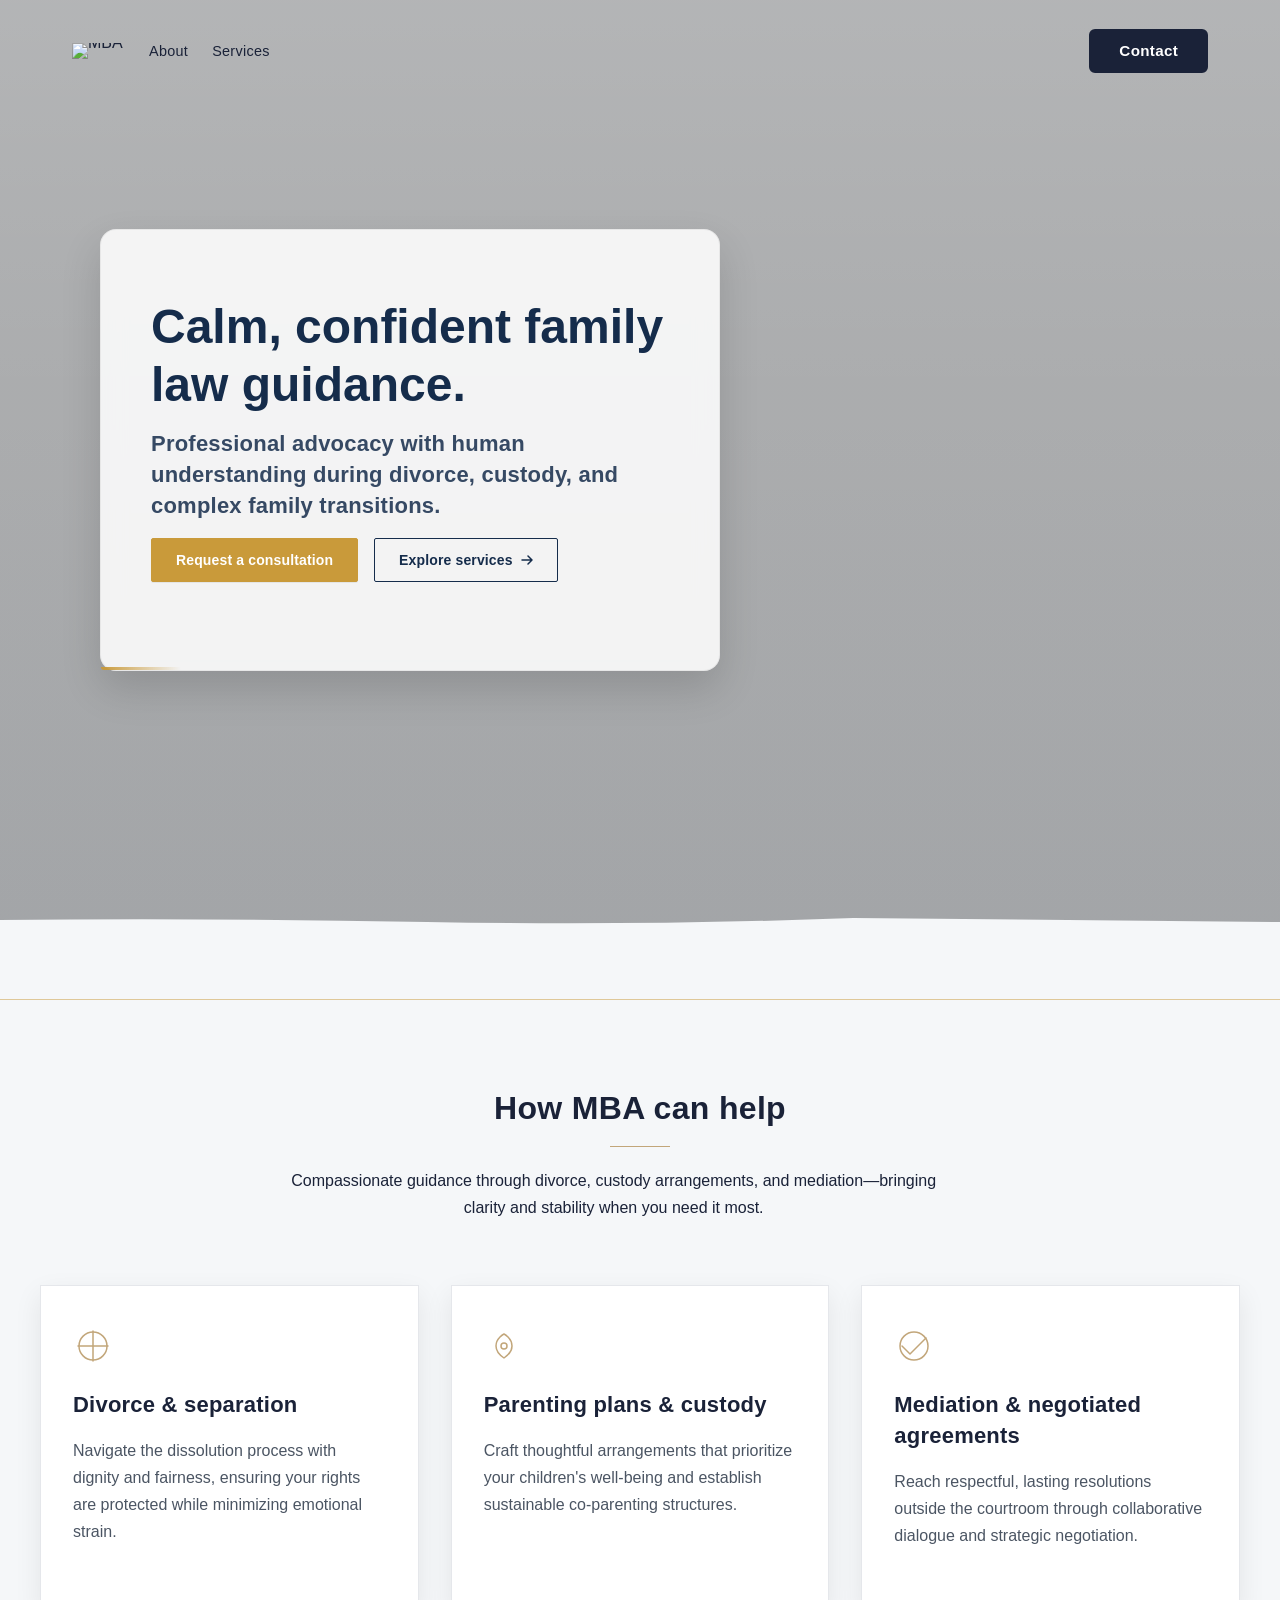
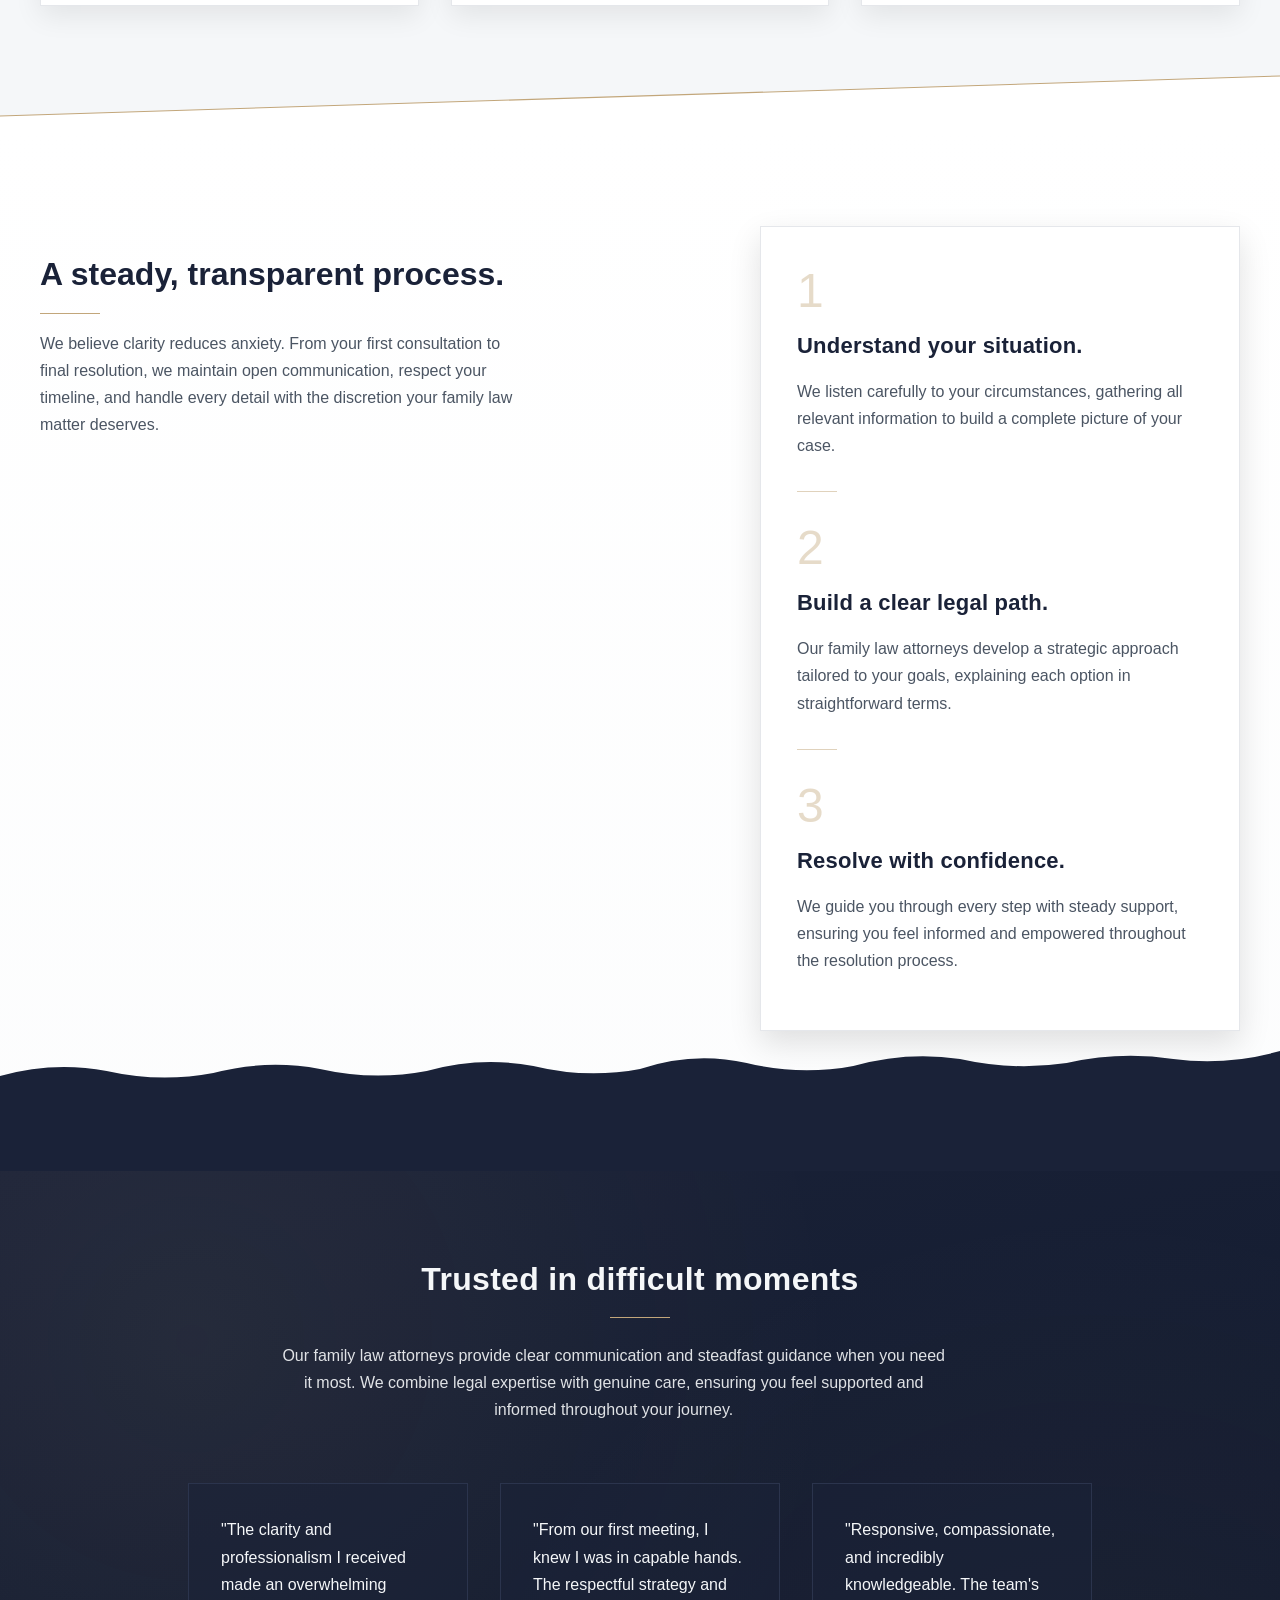
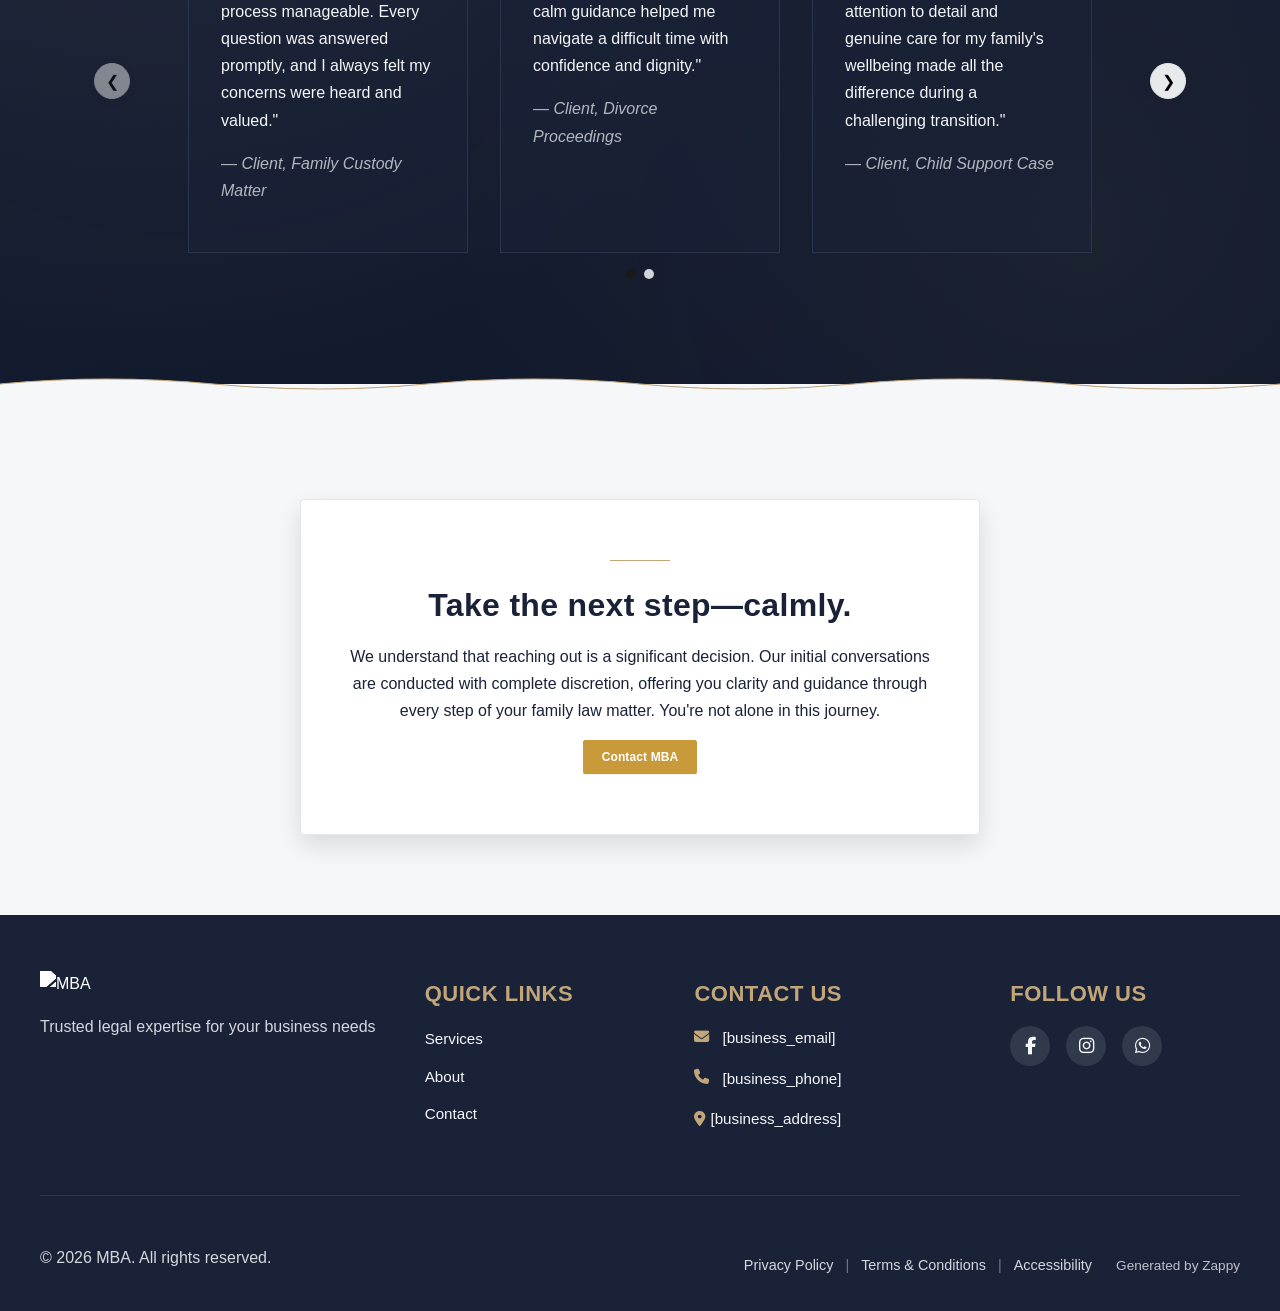
==== commit 57226825: "Background sync: Progressive GitHub Sync" ====
--- a/index.html
+++ b/index.html
@@ -925,43 +925,43 @@
 </head>
 <body>
 
-  <nav class="navbar"><button class="mobile-toggle" id="mobileToggle" aria-label="Menu"><svg class="hamburger-icon" width="24" height="24" viewbox="0 0 24 24" fill="none"><path d="M3 12h18M3 6h18M3 18h18" stroke="currentColor" stroke-width="2" stroke-linecap="round"></path></svg><svg class="close-icon" width="24" height="24" viewbox="0 0 24 24" fill="none" style="display:none;"><path d="M18 6L6 18M6 6l12 12" stroke="currentColor" stroke-width="2" stroke-linecap="round"></path></svg></button><button class="phone-header-btn" aria-label="Call"><svg width="20" height="20" viewbox="0 0 24 24" fill="currentColor"><path d="M22 16.92v3a2 2 0 0 1-2.18 2 19.79 19.79 0 0 1-8.63-3.07 19.5 19.5 0 0 1-6-6 19.79 19.79 0 0 1-3.07-8.67A2 2 0 0 1 4.11 2h3a2 2 0 0 1 2 1.72 12.84 12.84 0 0 0 .7 2.81 2 2 0 0 1-.45 2.11L8.09 9.91a16 16 0 0 0 6 6l1.27-1.27a2 2 0 0 1 2.11-.45 12.84 12.84 0 0 0 2.81.7A2 2 0 0 1 22 16.92z"></path></svg></button><div class="nav-container"><div class="nav-brand"><a href="/" class="logo-link"><img src="/assets/mba-legal-services-logo.webp" alt="MBA" class="logo"></a></div><ul class="nav-menu" id="navMenu"><li><a href="/about">About</a></li><li><a href="/services">Services</a></li><li class="nav-cta-item-mobile"><a href="/contact">Contact</a></li></ul><div class="nav-cta-container"><a href="/contact" class="nav-cta-btn">Contact</a></div></div></nav>
+  <nav class="navbar"><button class="mobile-toggle" id="mobileToggle" aria-label="Menu"><svg class="hamburger-icon" width="24" height="24" viewBox="0 0 24 24" fill="none"><path d="M3 12h18M3 6h18M3 18h18" stroke="currentColor" stroke-width="2" stroke-linecap="round"></path></svg><svg class="close-icon" width="24" height="24" viewBox="0 0 24 24" fill="none" style="display:none;"><path d="M18 6L6 18M6 6l12 12" stroke="currentColor" stroke-width="2" stroke-linecap="round"></path></svg></button><button class="phone-header-btn" aria-label="Call"><svg width="20" height="20" viewBox="0 0 24 24" fill="currentColor"><path d="M22 16.92v3a2 2 0 0 1-2.18 2 19.79 19.79 0 0 1-8.63-3.07 19.5 19.5 0 0 1-6-6 19.79 19.79 0 0 1-3.07-8.67A2 2 0 0 1 4.11 2h3a2 2 0 0 1 2 1.72 12.84 12.84 0 0 0 .7 2.81 2 2 0 0 1-.45 2.11L8.09 9.91a16 16 0 0 0 6 6l1.27-1.27a2 2 0 0 1 2.11-.45 12.84 12.84 0 0 0 2.81.7A2 2 0 0 1 22 16.92z"></path></svg></button><div class="nav-container"><div class="nav-brand"><a href="/" class="logo-link"><img src="/assets/mba-legal-services-logo.webp" alt="MBA" class="logo"></a></div><ul class="nav-menu" id="navMenu"><li><a href="/about">About</a></li><li><a href="/services">Services</a></li><li class="nav-cta-item-mobile"><a href="/contact">Contact</a></li></ul><div class="nav-cta-container"><a href="/contact" class="nav-cta-btn">Contact</a></div></div></nav>
   
   <main>
-    <section class="home-Hero-section" data-layout-spec="Home-Hero" data-zappy-section="true" data-hero-type="fullscreen-scrim" id="zappy-section-1772632664217-925" style="position: relative; overflow: hidden; background-image: linear-gradient(rgba(0, 0, 0, 0.3), rgba(0, 0, 0, 0.3)), url(&quot;assets/business-general-hero-upload-1772632658972.webp&quot;); background-size: cover; background-position: center; background-repeat: no-repeat; --zappy-bg-overlay: rgba(0, 0, 0, 0.3); --zappy-bg-image: url(&quot;assets/business-general-hero-upload-1772632658972.webp&quot;)" data-zappy-bg-type="image" data-zappy-bg-color="" data-zappy-bg-image="assets/business-general-hero-upload-1772632658972.webp" data-zappy-bg-overlay-color="#000000" data-zappy-bg-overlay-opacity="30" data-zappy-bg-video-type="" data-zappy-bg-video-url="">
-  <div class="home-Hero-section__background" style="background-image: url('assets/site-home-hero-bg.webp');  background-size: cover; background-position: center;"></div>
+    <section class="home-Hero-section" data-layout-spec="Home-Hero" data-zappy-section="true" data-hero-type="fullscreen-scrim" id="zappy-section-0" style="cursor: url(&quot;data:image/svg+xml,%3Csvg width='18' height='18' viewBox='0 0 50 50' fill='none' xmlns='http://www.w3.org/2000/svg'%3E%3Cpath d='M29.2344 9.93125L4.87351 34.2922C4.67351 34.4922 4.52976 34.7437 4.46101 35.0203L1.60789 46.4984C1.47664 47.0312 1.63289 47.5922 2.02039 47.9797C2.40945 48.3688 2.97351 48.5219 3.50164 48.3922L14.9798 45.5406C15.2548 45.4719 15.5063 45.3297 15.7079 45.1281L40.0688 20.7672L29.2344 9.93125Z' fill='%23FF0083'/%3E%3Cpath d='M46.1937 3.80781C43.2062 0.820311 38.3468 0.820311 35.3578 3.80781L31.4421 7.72344L42.2781 18.5594L46.1937 14.6437C49.1812 11.6547 49.1812 6.79531 46.1937 3.80781Z' fill='%23FF0083'/%3E%3C/svg%3E&quot;) 2 13, pointer !important; background-image: linear-gradient(rgba(0, 0, 0, 0.3), rgba(0, 0, 0, 0.3)), url(&quot;assets/business-general-hero-upload-1772632658972.webp&quot;); --zappy-bg-overlay: rgba(0, 0, 0, 0.3); --zappy-bg-image: url(&quot;assets/business-general-hero-upload-1772632658972.webp&quot;); background-size: cover; background-position: center center; background-repeat: no-repeat; position: relative; overflow: hidden; --zappy-bg-color: #f5f7f9;" data-zappy-bg-type="image" data-zappy-bg-color="#f5f7f9" data-zappy-bg-image="assets/business-general-hero-upload-1772632658972.webp" data-zappy-bg-overlay-color="#000000" data-zappy-bg-overlay-opacity="30" data-zappy-bg-video-type="" data-zappy-bg-video-url="">
+  <div class="home-Hero-section__background" style="background-image: url(&quot;assets/business-general-hero-upload-1772632714569.webp&quot;) !important; background-size: cover; background-position: 30% 50% !important;"></div>
   
   <div class="home-Hero-section__container">
     <div class="home-Hero-section__content-card">
-      <h1 class="home-Hero-section__headline">Calm, confident family law guidance.</h1>
+      <h1 class="home-Hero-section__headline" style="">Calm, confident family law guidance.</h1>
       
       <h3 class="home-Hero-section__subheadline">Professional advocacy with human understanding during divorce, custody, and complex family transitions.</h3>
       
       <div class="home-Hero-section__cta-group">
-        <a href="/contact" class="home-Hero-section__btn home-Hero-section__btn--primary">
+        <a href="/contact" class="home-Hero-section__btn home-Hero-section__btn--primary" data-element-type="button" data-element-id="btn-1772632636705-feakys06b" data-native-element="true">
           Request a consultation
         </a>
-        <a href="/services" class="home-Hero-section__btn home-Hero-section__btn--secondary">
+        <a href="/services" class="home-Hero-section__btn home-Hero-section__btn--secondary" data-element-type="button" data-element-id="btn-1772632636705-72h9jgge4" data-native-element="true">
           <span class="home-Hero-section__btn-text">Explore services</span>
-          <svg class="home-Hero-section__btn-icon" width="12" height="12" viewbox="0 0 12 12" fill="none" xmlns="http://www.w3.org/2000/svg">
+          <svg class="home-Hero-section__btn-icon" width="12" height="12" viewBox="0 0 12 12" fill="none" xmlns="http://www.w3.org/2000/svg">
             <path d="M1 6h10M7 2l4 4-4 4" stroke="currentColor" stroke-width="1.5" stroke-linecap="round" stroke-linejoin="round"></path>
           </svg>
         </a>
       </div>
       
-      <p class="home-Hero-section__micro-line">Clear, discreet, and responsive communication.</p>
+      
       
       <div class="home-Hero-section__card-accent"></div>
     </div>
   </div>
   
   <div class="home-Hero-section__divider-wrapper">
-    <svg data-no-icon-edit="true" aria-hidden="true" viewbox="0 0 1200 100" preserveaspectratio="none" xmlns="http://www.w3.org/2000/svg">
+    <svg data-no-icon-edit="true" aria-hidden="true" viewBox="0 0 1200 100" preserveAspectRatio="none" xmlns="http://www.w3.org/2000/svg">
       <defs>
-        <lineargradient id="marbleFade" x1="0%" y1="0%" x2="0%" y2="100%">
+        <linearGradient id="marbleFade" x1="0%" y1="0%" x2="0%" y2="100%">
           <stop offset="0%" style="stop-color:#D9D9D9;stop-opacity:0.4"></stop>
           <stop offset="100%" style="stop-color:#F2F2F2;stop-opacity:1"></stop>
-        </lineargradient>
+        </linearGradient>
       </defs>
       <path d="M0,100 L0,20 Q200,18 400,22 T800,18 Q1000,20 1200,22 L1200,100 Z" fill="var(--bg-light)"></path>
       <line x1="0" y1="100" x2="1200" y2="100" stroke="#C99A3A" stroke-width="1"></line>
@@ -980,7 +980,7 @@
     <div class="home-services-grid">
       <article class="home-services-card">
         <div class="home-services-icon-wrapper">
-          <svg data-element-type="icon" data-icon-type="svg" width="40" height="40" viewbox="0 0 40 40" fill="none" xmlns="http://www.w3.org/2000/svg">
+          <svg data-element-type="icon" data-icon-type="svg" width="40" height="40" viewBox="0 0 40 40" fill="none" xmlns="http://www.w3.org/2000/svg">
             <path d="M20 5L20 35M5 20L35 20" stroke="currentColor" stroke-width="1.5" stroke-linecap="round"></path>
             <circle cx="20" cy="20" r="14" stroke="currentColor" stroke-width="1.5" fill="none"></circle>
           </svg>
@@ -991,7 +991,7 @@
       
       <article class="home-services-card">
         <div class="home-services-icon-wrapper">
-          <svg data-element-type="icon" data-icon-type="svg" width="40" height="40" viewbox="0 0 40 40" fill="none" xmlns="http://www.w3.org/2000/svg">
+          <svg data-element-type="icon" data-icon-type="svg" width="40" height="40" viewBox="0 0 40 40" fill="none" xmlns="http://www.w3.org/2000/svg">
             <path d="M20 8C20 8 12 12 12 20C12 24 14 28 20 32C26 28 28 24 28 20C28 12 20 8 20 8Z" stroke="currentColor" stroke-width="1.5" stroke-linejoin="round" fill="none"></path>
             <circle cx="20" cy="20" r="3" stroke="currentColor" stroke-width="1.5" fill="none"></circle>
           </svg>
@@ -1002,7 +1002,7 @@
       
       <article class="home-services-card">
         <div class="home-services-icon-wrapper">
-          <svg data-element-type="icon" data-icon-type="svg" width="40" height="40" viewbox="0 0 40 40" fill="none" xmlns="http://www.w3.org/2000/svg">
+          <svg data-element-type="icon" data-icon-type="svg" width="40" height="40" viewBox="0 0 40 40" fill="none" xmlns="http://www.w3.org/2000/svg">
             <path d="M8 20L16 28L32 12" stroke="currentColor" stroke-width="1.5" stroke-linecap="round" stroke-linejoin="round"></path>
             <circle cx="20" cy="20" r="14" stroke="currentColor" stroke-width="1.5" fill="none"></circle>
           </svg>
@@ -1014,13 +1014,13 @@
   </div>
   
   <div class="home-services-divider-wrapper">
-    <svg data-no-icon-edit="true" aria-hidden="true" viewbox="0 0 1200 60" preserveaspectratio="none" xmlns="http://www.w3.org/2000/svg">
+    <svg data-no-icon-edit="true" aria-hidden="true" viewBox="0 0 1200 60" preserveAspectRatio="none" xmlns="http://www.w3.org/2000/svg">
       <defs>
-        <lineargradient id="home-services-divider-stroke" x1="0%" y1="0%" x2="100%" y2="0%">
+        <linearGradient id="home-services-divider-stroke" x1="0%" y1="0%" x2="100%" y2="0%">
           <stop offset="0%" style="stop-color:var(--accent);stop-"></stop>
           <stop offset="50%" style="stop-color:var(--accent);stop-opacity:1"></stop>
           <stop offset="100%" style="stop-color:var(--accent);stop-"></stop>
-        </lineargradient>
+        </linearGradient>
       </defs>
       <path d="M0,60 L0,50 L1200,10 L1200,60 Z" fill="#FFFFFF"></path>
       <line x1="0" y1="50" x2="1200" y2="10" stroke="url(#home-services-divider-stroke)" stroke-width="1"></line>
@@ -1059,7 +1059,7 @@
     </div>
   </div>
   <div class="home-process-divider-wrapper">
-    <svg data-no-icon-edit="true" aria-hidden="true" viewbox="0 0 1200 120" preserveaspectratio="none" xmlns="http://www.w3.org/2000/svg">
+    <svg data-no-icon-edit="true" aria-hidden="true" viewBox="0 0 1200 120" preserveAspectRatio="none" xmlns="http://www.w3.org/2000/svg">
       <path d="M1200,120 L1200,0 Q1150,15 1100,8 Q1050,0 1000,12 Q950,20 900,8 Q850,0 800,15 Q750,25 700,12 Q650,0 600,18 Q550,28 500,15 Q450,5 400,20 Q350,30 300,18 Q250,8 200,22 Q150,32 100,20 Q50,10 0,25 L0,120 Z" fill="#1a2238"></path>
     </svg>
   </div>
@@ -1089,7 +1089,7 @@
   </div>
   
   <div class="home-testimonials-divider-wrapper">
-    <svg data-no-icon-edit="true" aria-hidden="true" viewbox="0 0 1200 80" preserveaspectratio="none" xmlns="http://www.w3.org/2000/svg">
+    <svg data-no-icon-edit="true" aria-hidden="true" viewBox="0 0 1200 80" preserveAspectRatio="none" xmlns="http://www.w3.org/2000/svg">
       <path d="M0,80 L0,45 Q100,35 200,45 T400,45 Q500,35 600,45 T800,45 Q900,35 1000,45 T1200,45 L1200,80 Z" fill="var(--bg-light)"></path>
       <path d="M0,45 Q100,35 200,45 T400,45 Q500,35 600,45 T800,45 Q900,35 1000,45 T1200,45" stroke="var(--accent)" stroke-width="1" fill="var(--bg-light)"></path>
     </svg>
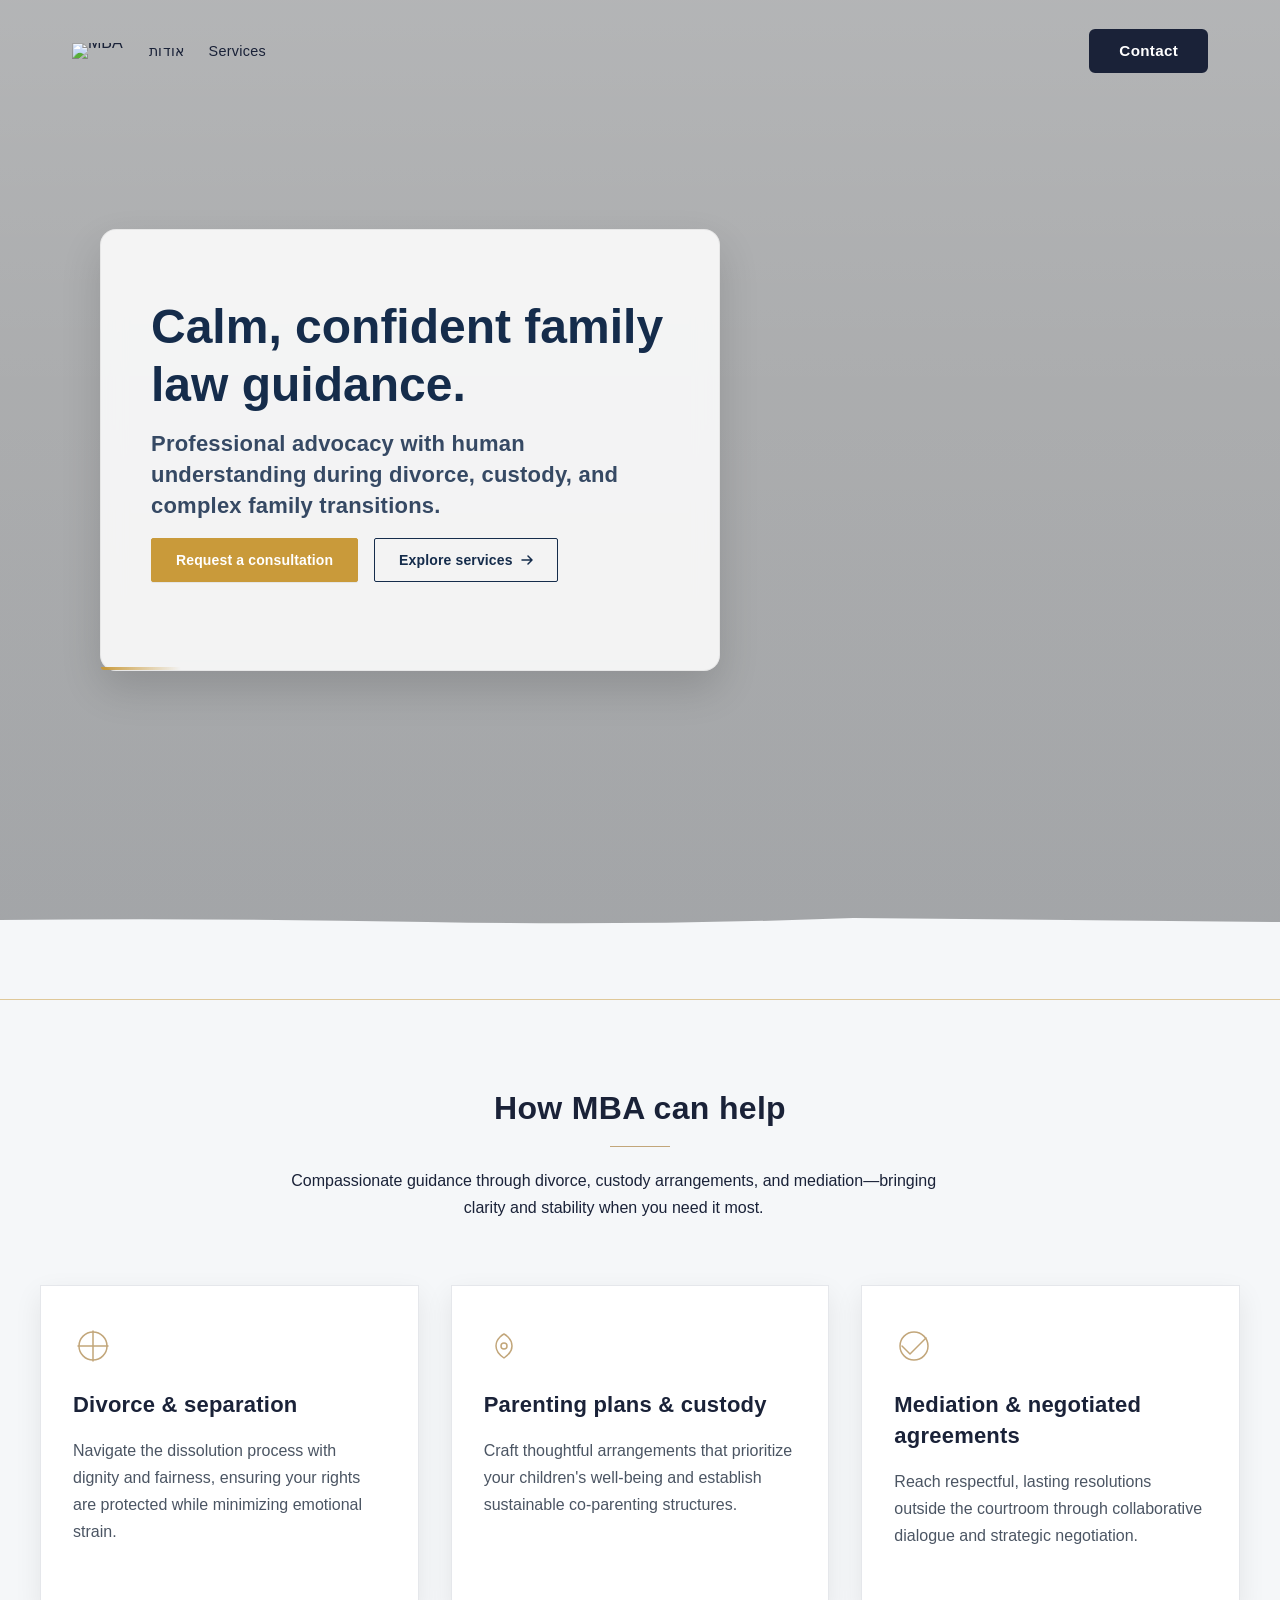
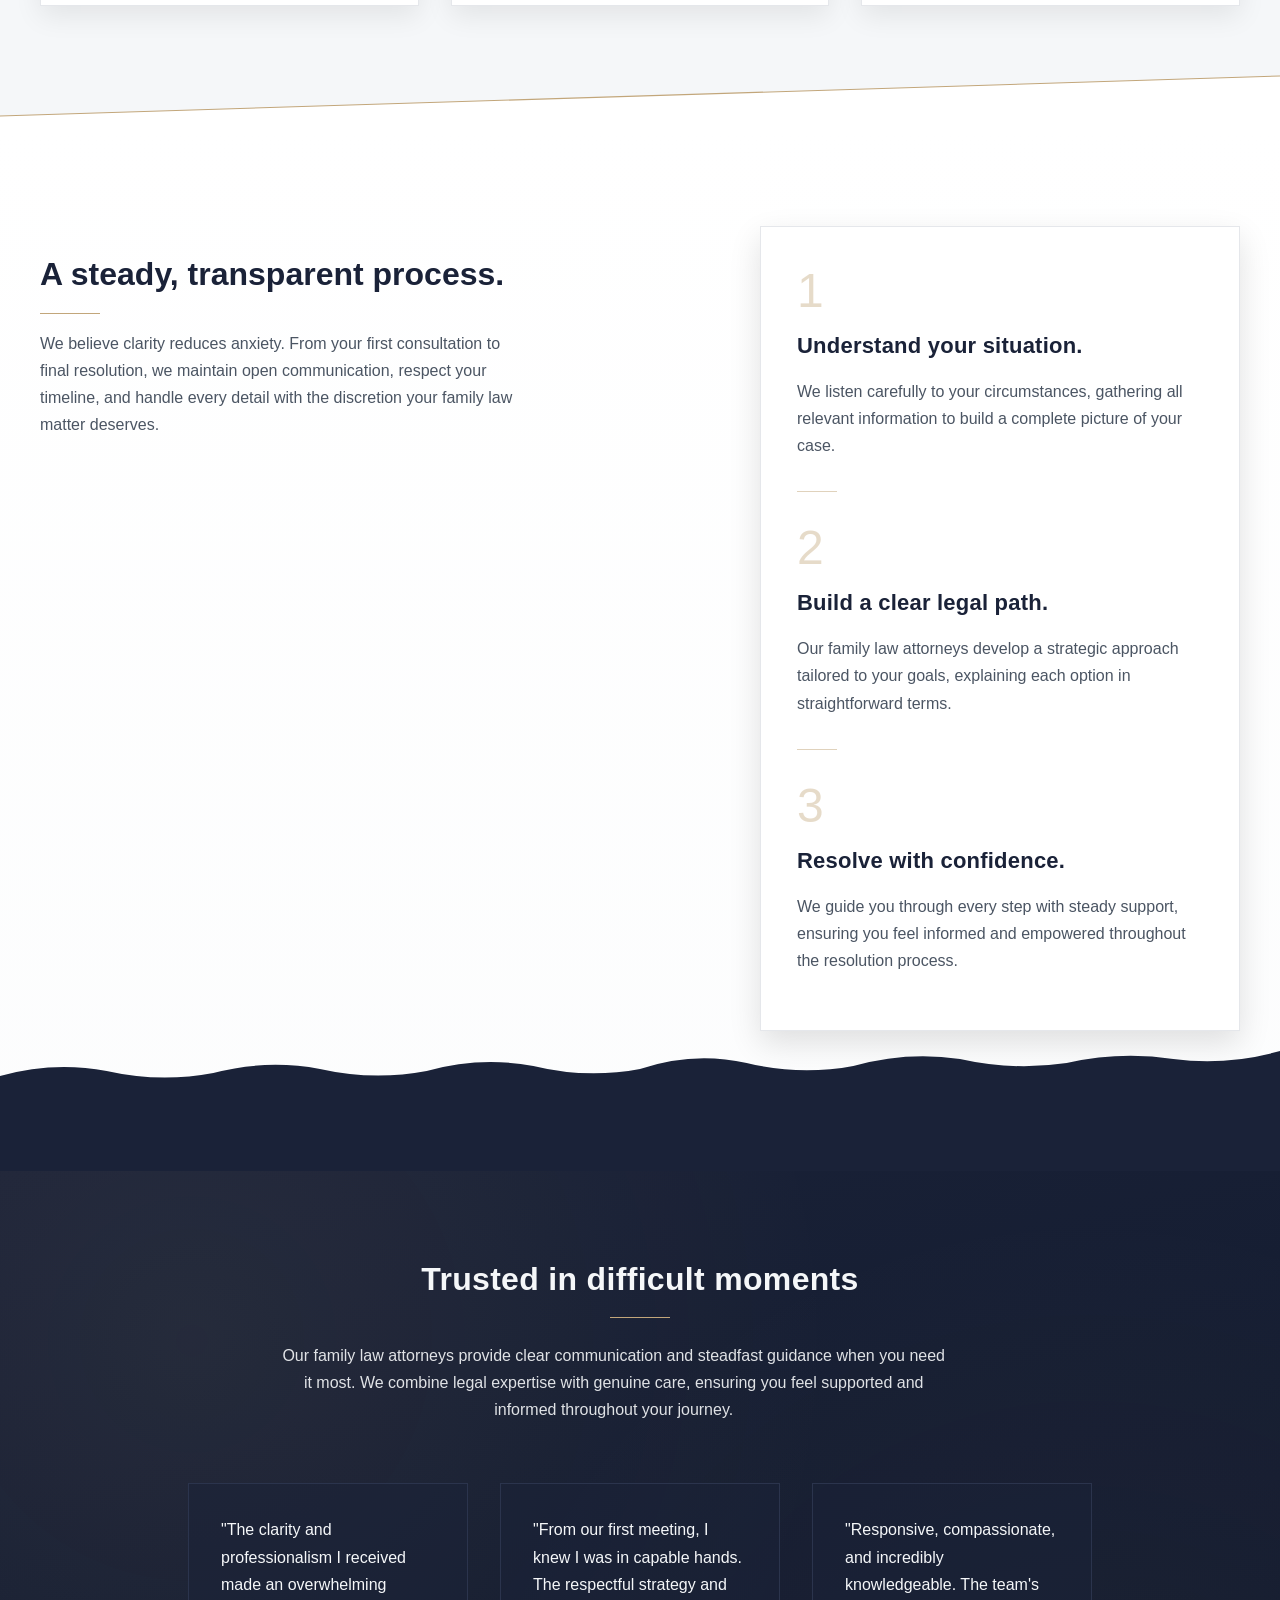
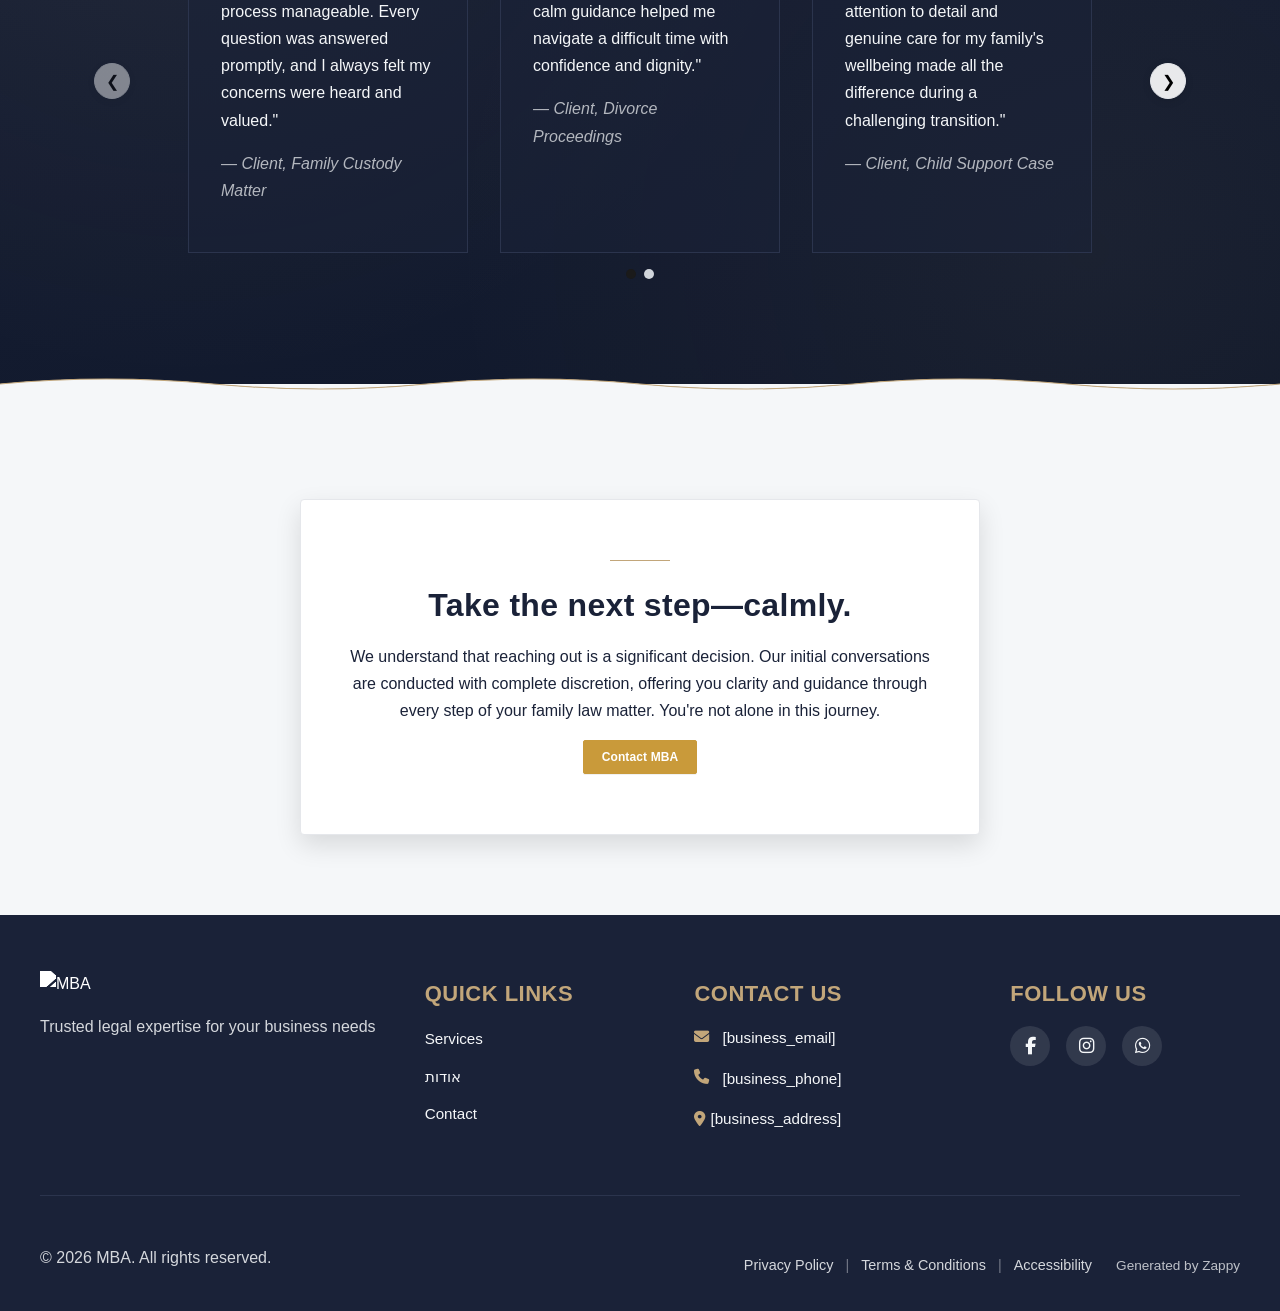
==== commit e5da5821: "Background sync: Progressive GitHub Sync" ====
--- a/index.html
+++ b/index.html
@@ -925,7 +925,7 @@
 </head>
 <body>
 
-  <nav class="navbar"><button class="mobile-toggle" id="mobileToggle" aria-label="Menu"><svg class="hamburger-icon" width="24" height="24" viewBox="0 0 24 24" fill="none"><path d="M3 12h18M3 6h18M3 18h18" stroke="currentColor" stroke-width="2" stroke-linecap="round"></path></svg><svg class="close-icon" width="24" height="24" viewBox="0 0 24 24" fill="none" style="display:none;"><path d="M18 6L6 18M6 6l12 12" stroke="currentColor" stroke-width="2" stroke-linecap="round"></path></svg></button><button class="phone-header-btn" aria-label="Call"><svg width="20" height="20" viewBox="0 0 24 24" fill="currentColor"><path d="M22 16.92v3a2 2 0 0 1-2.18 2 19.79 19.79 0 0 1-8.63-3.07 19.5 19.5 0 0 1-6-6 19.79 19.79 0 0 1-3.07-8.67A2 2 0 0 1 4.11 2h3a2 2 0 0 1 2 1.72 12.84 12.84 0 0 0 .7 2.81 2 2 0 0 1-.45 2.11L8.09 9.91a16 16 0 0 0 6 6l1.27-1.27a2 2 0 0 1 2.11-.45 12.84 12.84 0 0 0 2.81.7A2 2 0 0 1 22 16.92z"></path></svg></button><div class="nav-container"><div class="nav-brand"><a href="/" class="logo-link"><img src="/assets/mba-legal-services-logo.webp" alt="MBA" class="logo"></a></div><ul class="nav-menu" id="navMenu"><li><a href="/about">About</a></li><li><a href="/services">Services</a></li><li class="nav-cta-item-mobile"><a href="/contact">Contact</a></li></ul><div class="nav-cta-container"><a href="/contact" class="nav-cta-btn">Contact</a></div></div></nav>
+  <nav class="navbar"><button class="mobile-toggle" id="mobileToggle" aria-label="Menu"><svg class="hamburger-icon" width="24" height="24" viewbox="0 0 24 24" fill="none"><path d="M3 12h18M3 6h18M3 18h18" stroke="currentColor" stroke-width="2" stroke-linecap="round"></path></svg><svg class="close-icon" width="24" height="24" viewbox="0 0 24 24" fill="none" style="display:none;"><path d="M18 6L6 18M6 6l12 12" stroke="currentColor" stroke-width="2" stroke-linecap="round"></path></svg></button><button class="phone-header-btn" aria-label="Call"><svg width="20" height="20" viewbox="0 0 24 24" fill="currentColor"><path d="M22 16.92v3a2 2 0 0 1-2.18 2 19.79 19.79 0 0 1-8.63-3.07 19.5 19.5 0 0 1-6-6 19.79 19.79 0 0 1-3.07-8.67A2 2 0 0 1 4.11 2h3a2 2 0 0 1 2 1.72 12.84 12.84 0 0 0 .7 2.81 2 2 0 0 1-.45 2.11L8.09 9.91a16 16 0 0 0 6 6l1.27-1.27a2 2 0 0 1 2.11-.45 12.84 12.84 0 0 0 2.81.7A2 2 0 0 1 22 16.92z"></path></svg></button><div class="nav-container"><div class="nav-brand"><a href="/" class="logo-link"><img src="/assets/mba-legal-services-logo.webp" alt="MBA" class="logo"></a></div><ul class="nav-menu" id="navMenu"><li><a href="/about">אודות</a></li><li><a href="/services">Services</a></li><li class="nav-cta-item-mobile"><a href="/contact">Contact</a></li></ul><div class="nav-cta-container"><a href="/contact" class="nav-cta-btn">Contact</a></div></div></nav>
   
   <main>
     <section class="home-Hero-section" data-layout-spec="Home-Hero" data-zappy-section="true" data-hero-type="fullscreen-scrim" id="zappy-section-0" style="cursor: url(&quot;data:image/svg+xml,%3Csvg width='18' height='18' viewBox='0 0 50 50' fill='none' xmlns='http://www.w3.org/2000/svg'%3E%3Cpath d='M29.2344 9.93125L4.87351 34.2922C4.67351 34.4922 4.52976 34.7437 4.46101 35.0203L1.60789 46.4984C1.47664 47.0312 1.63289 47.5922 2.02039 47.9797C2.40945 48.3688 2.97351 48.5219 3.50164 48.3922L14.9798 45.5406C15.2548 45.4719 15.5063 45.3297 15.7079 45.1281L40.0688 20.7672L29.2344 9.93125Z' fill='%23FF0083'/%3E%3Cpath d='M46.1937 3.80781C43.2062 0.820311 38.3468 0.820311 35.3578 3.80781L31.4421 7.72344L42.2781 18.5594L46.1937 14.6437C49.1812 11.6547 49.1812 6.79531 46.1937 3.80781Z' fill='%23FF0083'/%3E%3C/svg%3E&quot;) 2 13, pointer !important; background-image: linear-gradient(rgba(0, 0, 0, 0.3), rgba(0, 0, 0, 0.3)), url(&quot;assets/business-general-hero-upload-1772632658972.webp&quot;); --zappy-bg-overlay: rgba(0, 0, 0, 0.3); --zappy-bg-image: url(&quot;assets/business-general-hero-upload-1772632658972.webp&quot;); background-size: cover; background-position: center center; background-repeat: no-repeat; position: relative; overflow: hidden; --zappy-bg-color: #f5f7f9;" data-zappy-bg-type="image" data-zappy-bg-color="#f5f7f9" data-zappy-bg-image="assets/business-general-hero-upload-1772632658972.webp" data-zappy-bg-overlay-color="#000000" data-zappy-bg-overlay-opacity="30" data-zappy-bg-video-type="" data-zappy-bg-video-url="">
@@ -943,7 +943,7 @@
         </a>
         <a href="/services" class="home-Hero-section__btn home-Hero-section__btn--secondary" data-element-type="button" data-element-id="btn-1772632636705-72h9jgge4" data-native-element="true">
           <span class="home-Hero-section__btn-text">Explore services</span>
-          <svg class="home-Hero-section__btn-icon" width="12" height="12" viewBox="0 0 12 12" fill="none" xmlns="http://www.w3.org/2000/svg">
+          <svg class="home-Hero-section__btn-icon" width="12" height="12" viewbox="0 0 12 12" fill="none" xmlns="http://www.w3.org/2000/svg">
             <path d="M1 6h10M7 2l4 4-4 4" stroke="currentColor" stroke-width="1.5" stroke-linecap="round" stroke-linejoin="round"></path>
           </svg>
         </a>
@@ -956,12 +956,12 @@
   </div>
   
   <div class="home-Hero-section__divider-wrapper">
-    <svg data-no-icon-edit="true" aria-hidden="true" viewBox="0 0 1200 100" preserveAspectRatio="none" xmlns="http://www.w3.org/2000/svg">
+    <svg data-no-icon-edit="true" aria-hidden="true" viewbox="0 0 1200 100" preserveaspectratio="none" xmlns="http://www.w3.org/2000/svg">
       <defs>
-        <linearGradient id="marbleFade" x1="0%" y1="0%" x2="0%" y2="100%">
+        <lineargradient id="marbleFade" x1="0%" y1="0%" x2="0%" y2="100%">
           <stop offset="0%" style="stop-color:#D9D9D9;stop-opacity:0.4"></stop>
           <stop offset="100%" style="stop-color:#F2F2F2;stop-opacity:1"></stop>
-        </linearGradient>
+        </lineargradient>
       </defs>
       <path d="M0,100 L0,20 Q200,18 400,22 T800,18 Q1000,20 1200,22 L1200,100 Z" fill="var(--bg-light)"></path>
       <line x1="0" y1="100" x2="1200" y2="100" stroke="#C99A3A" stroke-width="1"></line>
@@ -980,7 +980,7 @@
     <div class="home-services-grid">
       <article class="home-services-card">
         <div class="home-services-icon-wrapper">
-          <svg data-element-type="icon" data-icon-type="svg" width="40" height="40" viewBox="0 0 40 40" fill="none" xmlns="http://www.w3.org/2000/svg">
+          <svg data-element-type="icon" data-icon-type="svg" width="40" height="40" viewbox="0 0 40 40" fill="none" xmlns="http://www.w3.org/2000/svg">
             <path d="M20 5L20 35M5 20L35 20" stroke="currentColor" stroke-width="1.5" stroke-linecap="round"></path>
             <circle cx="20" cy="20" r="14" stroke="currentColor" stroke-width="1.5" fill="none"></circle>
           </svg>
@@ -991,7 +991,7 @@
       
       <article class="home-services-card">
         <div class="home-services-icon-wrapper">
-          <svg data-element-type="icon" data-icon-type="svg" width="40" height="40" viewBox="0 0 40 40" fill="none" xmlns="http://www.w3.org/2000/svg">
+          <svg data-element-type="icon" data-icon-type="svg" width="40" height="40" viewbox="0 0 40 40" fill="none" xmlns="http://www.w3.org/2000/svg">
             <path d="M20 8C20 8 12 12 12 20C12 24 14 28 20 32C26 28 28 24 28 20C28 12 20 8 20 8Z" stroke="currentColor" stroke-width="1.5" stroke-linejoin="round" fill="none"></path>
             <circle cx="20" cy="20" r="3" stroke="currentColor" stroke-width="1.5" fill="none"></circle>
           </svg>
@@ -1002,7 +1002,7 @@
       
       <article class="home-services-card">
         <div class="home-services-icon-wrapper">
-          <svg data-element-type="icon" data-icon-type="svg" width="40" height="40" viewBox="0 0 40 40" fill="none" xmlns="http://www.w3.org/2000/svg">
+          <svg data-element-type="icon" data-icon-type="svg" width="40" height="40" viewbox="0 0 40 40" fill="none" xmlns="http://www.w3.org/2000/svg">
             <path d="M8 20L16 28L32 12" stroke="currentColor" stroke-width="1.5" stroke-linecap="round" stroke-linejoin="round"></path>
             <circle cx="20" cy="20" r="14" stroke="currentColor" stroke-width="1.5" fill="none"></circle>
           </svg>
@@ -1014,13 +1014,13 @@
   </div>
   
   <div class="home-services-divider-wrapper">
-    <svg data-no-icon-edit="true" aria-hidden="true" viewBox="0 0 1200 60" preserveAspectRatio="none" xmlns="http://www.w3.org/2000/svg">
+    <svg data-no-icon-edit="true" aria-hidden="true" viewbox="0 0 1200 60" preserveaspectratio="none" xmlns="http://www.w3.org/2000/svg">
       <defs>
-        <linearGradient id="home-services-divider-stroke" x1="0%" y1="0%" x2="100%" y2="0%">
+        <lineargradient id="home-services-divider-stroke" x1="0%" y1="0%" x2="100%" y2="0%">
           <stop offset="0%" style="stop-color:var(--accent);stop-"></stop>
           <stop offset="50%" style="stop-color:var(--accent);stop-opacity:1"></stop>
           <stop offset="100%" style="stop-color:var(--accent);stop-"></stop>
-        </linearGradient>
+        </lineargradient>
       </defs>
       <path d="M0,60 L0,50 L1200,10 L1200,60 Z" fill="#FFFFFF"></path>
       <line x1="0" y1="50" x2="1200" y2="10" stroke="url(#home-services-divider-stroke)" stroke-width="1"></line>
@@ -1059,7 +1059,7 @@
     </div>
   </div>
   <div class="home-process-divider-wrapper">
-    <svg data-no-icon-edit="true" aria-hidden="true" viewBox="0 0 1200 120" preserveAspectRatio="none" xmlns="http://www.w3.org/2000/svg">
+    <svg data-no-icon-edit="true" aria-hidden="true" viewbox="0 0 1200 120" preserveaspectratio="none" xmlns="http://www.w3.org/2000/svg">
       <path d="M1200,120 L1200,0 Q1150,15 1100,8 Q1050,0 1000,12 Q950,20 900,8 Q850,0 800,15 Q750,25 700,12 Q650,0 600,18 Q550,28 500,15 Q450,5 400,20 Q350,30 300,18 Q250,8 200,22 Q150,32 100,20 Q50,10 0,25 L0,120 Z" fill="#1a2238"></path>
     </svg>
   </div>
@@ -1089,7 +1089,7 @@
   </div>
   
   <div class="home-testimonials-divider-wrapper">
-    <svg data-no-icon-edit="true" aria-hidden="true" viewBox="0 0 1200 80" preserveAspectRatio="none" xmlns="http://www.w3.org/2000/svg">
+    <svg data-no-icon-edit="true" aria-hidden="true" viewbox="0 0 1200 80" preserveaspectratio="none" xmlns="http://www.w3.org/2000/svg">
       <path d="M0,80 L0,45 Q100,35 200,45 T400,45 Q500,35 600,45 T800,45 Q900,35 1000,45 T1200,45 L1200,80 Z" fill="var(--bg-light)"></path>
       <path d="M0,45 Q100,35 200,45 T400,45 Q500,35 600,45 T800,45 Q900,35 1000,45 T1200,45" stroke="var(--accent)" stroke-width="1" fill="var(--bg-light)"></path>
     </svg>
@@ -1108,7 +1108,7 @@
 </section>
   </main>
   
-  <footer class="site-footer"><link rel="stylesheet" href="https://cdnjs.cloudflare.com/ajax/libs/font-awesome/6.4.0/css/all.min.css"><div class="footer-container"><div class="footer-top"><div class="footer-column footer-company"><img src="/assets/mba-legal-services-logo.webp" alt="MBA" class="logo"><p class="footer-tagline">Trusted legal expertise for your business needs</p></div><div class="footer-column footer-links"><h3 class="footer-heading">Quick Links</h3><ul class="footer-nav"><li><a href="/services">Services</a></li><li><a href="/about">About</a></li><li><a href="/contact">Contact</a></li></ul></div><div class="footer-column footer-contact"><h3 class="footer-heading">Contact Us</h3><ul class="contact-list"><li><i class="fas fa-envelope"></i><a href="mailto:[business_email]">[business_email]</a></li><li><i class="fas fa-phone"></i><a href="tel:[business_phone]">[business_phone]</a></li><li><a href="/"><i class="fas fa-map-marker-alt"></i><span>[business_address]</span></a></li></ul></div><div class="footer-column footer-social"><h3 class="footer-heading">Follow Us</h3><div class="social-links"><a href="[facebook_handle]" aria-label="Facebook"><i class="fab fa-facebook-f"></i></a><a href="[instagram_handle]" aria-label="Instagram"><i class="fab fa-instagram"></i></a><a href="[whatsapp_handle]" aria-label="WhatsApp"><i class="fab fa-whatsapp"></i></a></div></div></div><div class="footer-bottom"><div class="footer-bottom-left"><p class="copyright">© 2026 MBA. All rights reserved.</p></div><div class="footer-bottom-right"><div class="legal-links"><a href="/privacy">Privacy Policy</a><span class="separator">|</span><a href="/terms">Terms &amp; Conditions</a><span class="separator">|</span><a href="/accessibility">Accessibility</a></div><a href="https://zappy5.com" target="_blank" class="zappy-attribution">Generated by Zappy</a></div></div></div></footer>
+  <footer class="site-footer"><link rel="stylesheet" href="https://cdnjs.cloudflare.com/ajax/libs/font-awesome/6.4.0/css/all.min.css"><div class="footer-container"><div class="footer-top"><div class="footer-column footer-company"><img src="/assets/mba-legal-services-logo.webp" alt="MBA" class="logo"><p class="footer-tagline">Trusted legal expertise for your business needs</p></div><div class="footer-column footer-links"><h3 class="footer-heading">Quick Links</h3><ul class="footer-nav"><li><a href="/services">Services</a></li><li><a href="/about">אודות</a></li><li><a href="/contact">Contact</a></li></ul></div><div class="footer-column footer-contact"><h3 class="footer-heading">Contact Us</h3><ul class="contact-list"><li><i class="fas fa-envelope"></i><a href="mailto:[business_email]">[business_email]</a></li><li><i class="fas fa-phone"></i><a href="tel:[business_phone]">[business_phone]</a></li><li><a href="/"><i class="fas fa-map-marker-alt"></i><span>[business_address]</span></a></li></ul></div><div class="footer-column footer-social"><h3 class="footer-heading">Follow Us</h3><div class="social-links"><a href="[facebook_handle]" aria-label="Facebook"><i class="fab fa-facebook-f"></i></a><a href="[instagram_handle]" aria-label="Instagram"><i class="fab fa-instagram"></i></a><a href="[whatsapp_handle]" aria-label="WhatsApp"><i class="fab fa-whatsapp"></i></a></div></div></div><div class="footer-bottom"><div class="footer-bottom-left"><p class="copyright">© 2026 MBA. All rights reserved.</p></div><div class="footer-bottom-right"><div class="legal-links"><a href="/privacy">Privacy Policy</a><span class="separator">|</span><a href="/terms">Terms &amp; Conditions</a><span class="separator">|</span><a href="/accessibility">Accessibility</a></div><a href="https://zappy5.com" target="_blank" class="zappy-attribution">Generated by Zappy</a></div></div></div></footer>
   
   <a href="https://wa.me/[whatsapp_handle]" class="whatsapp-float" aria-label="WhatsApp">
     <i class="fab fa-whatsapp"></i>
